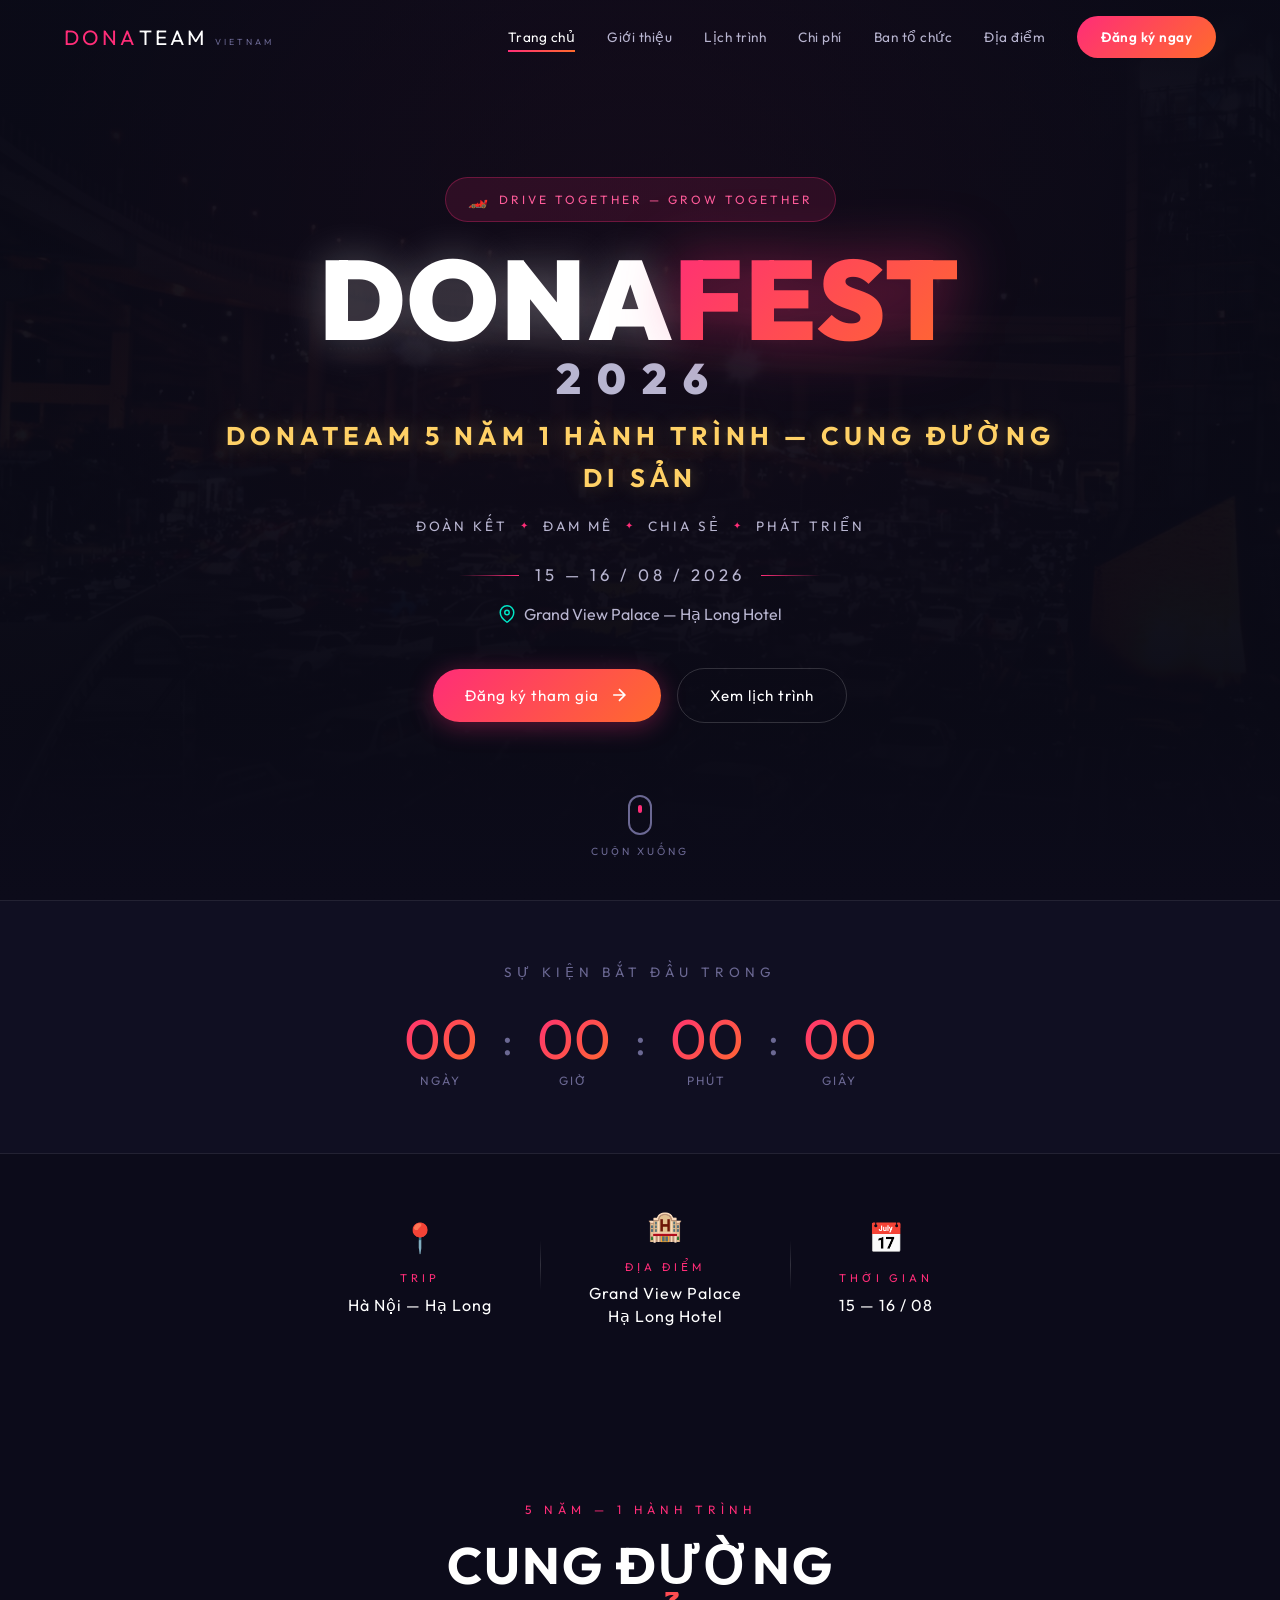
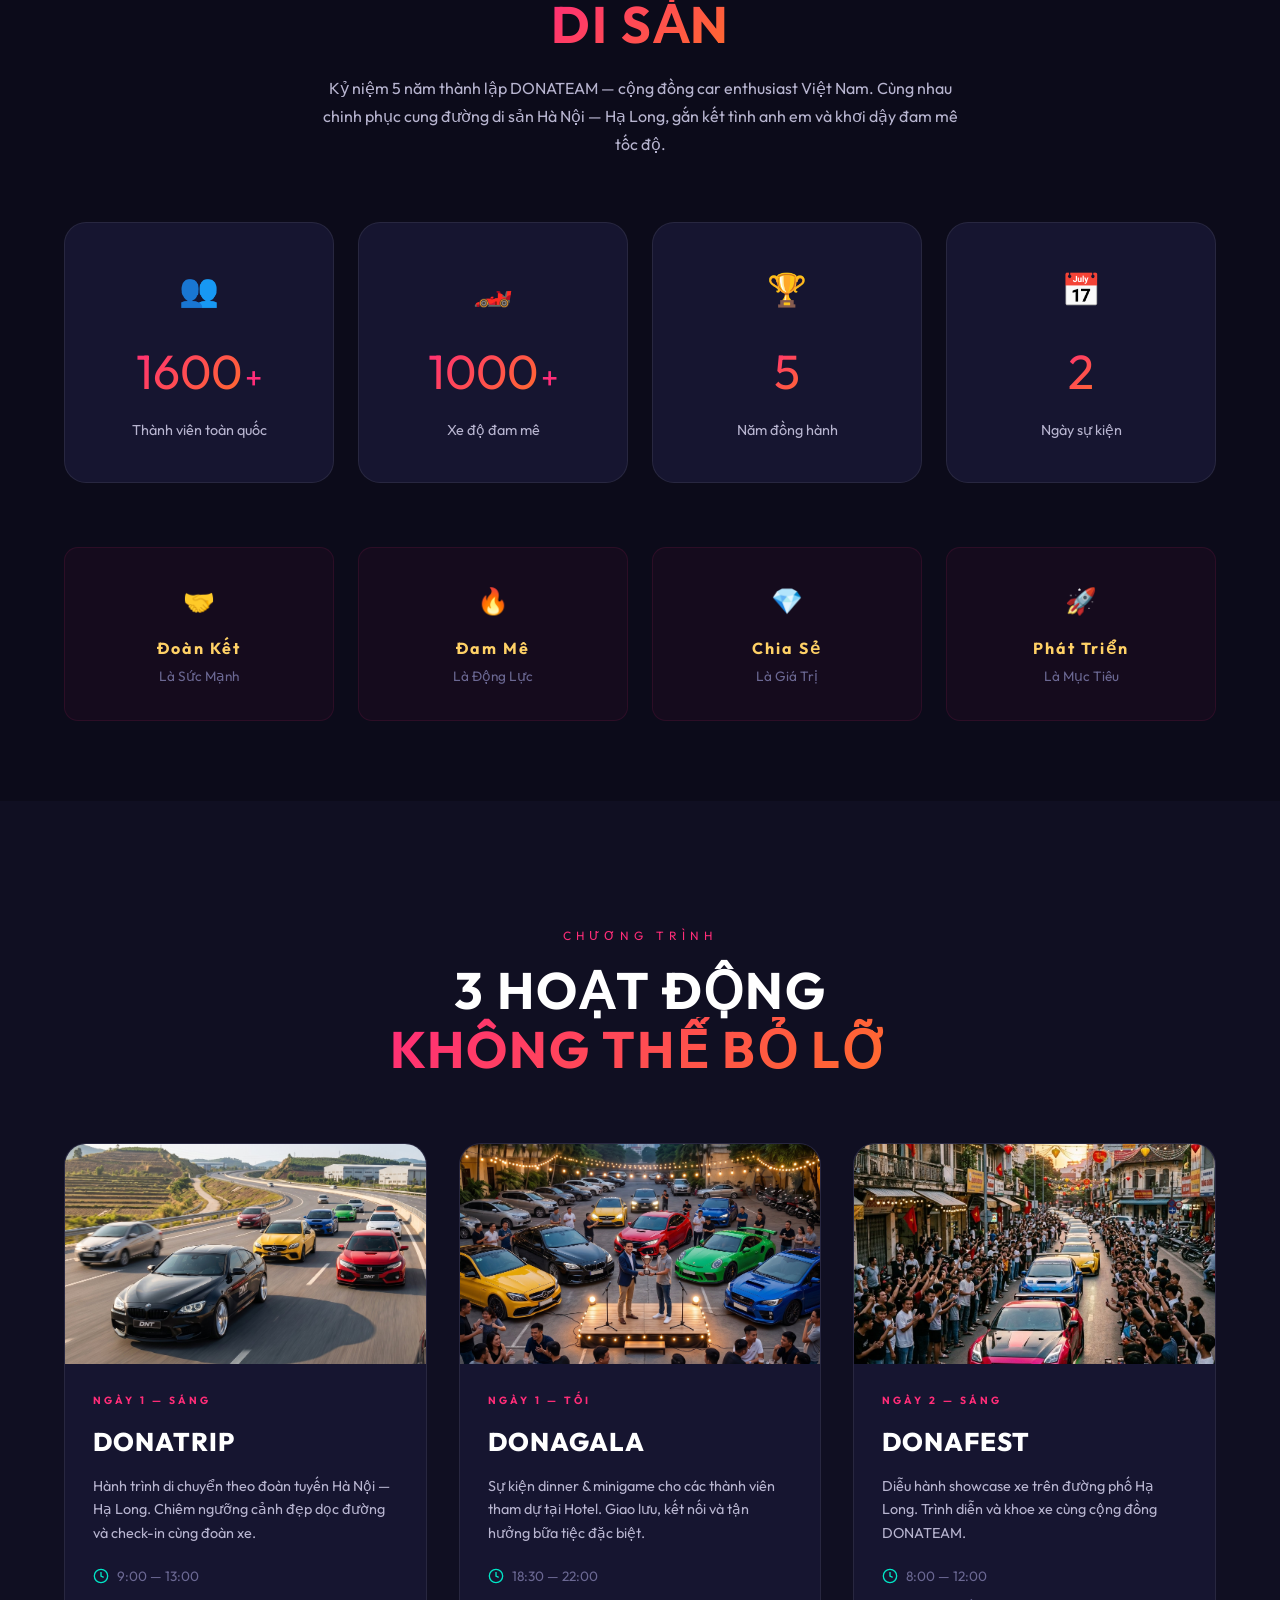
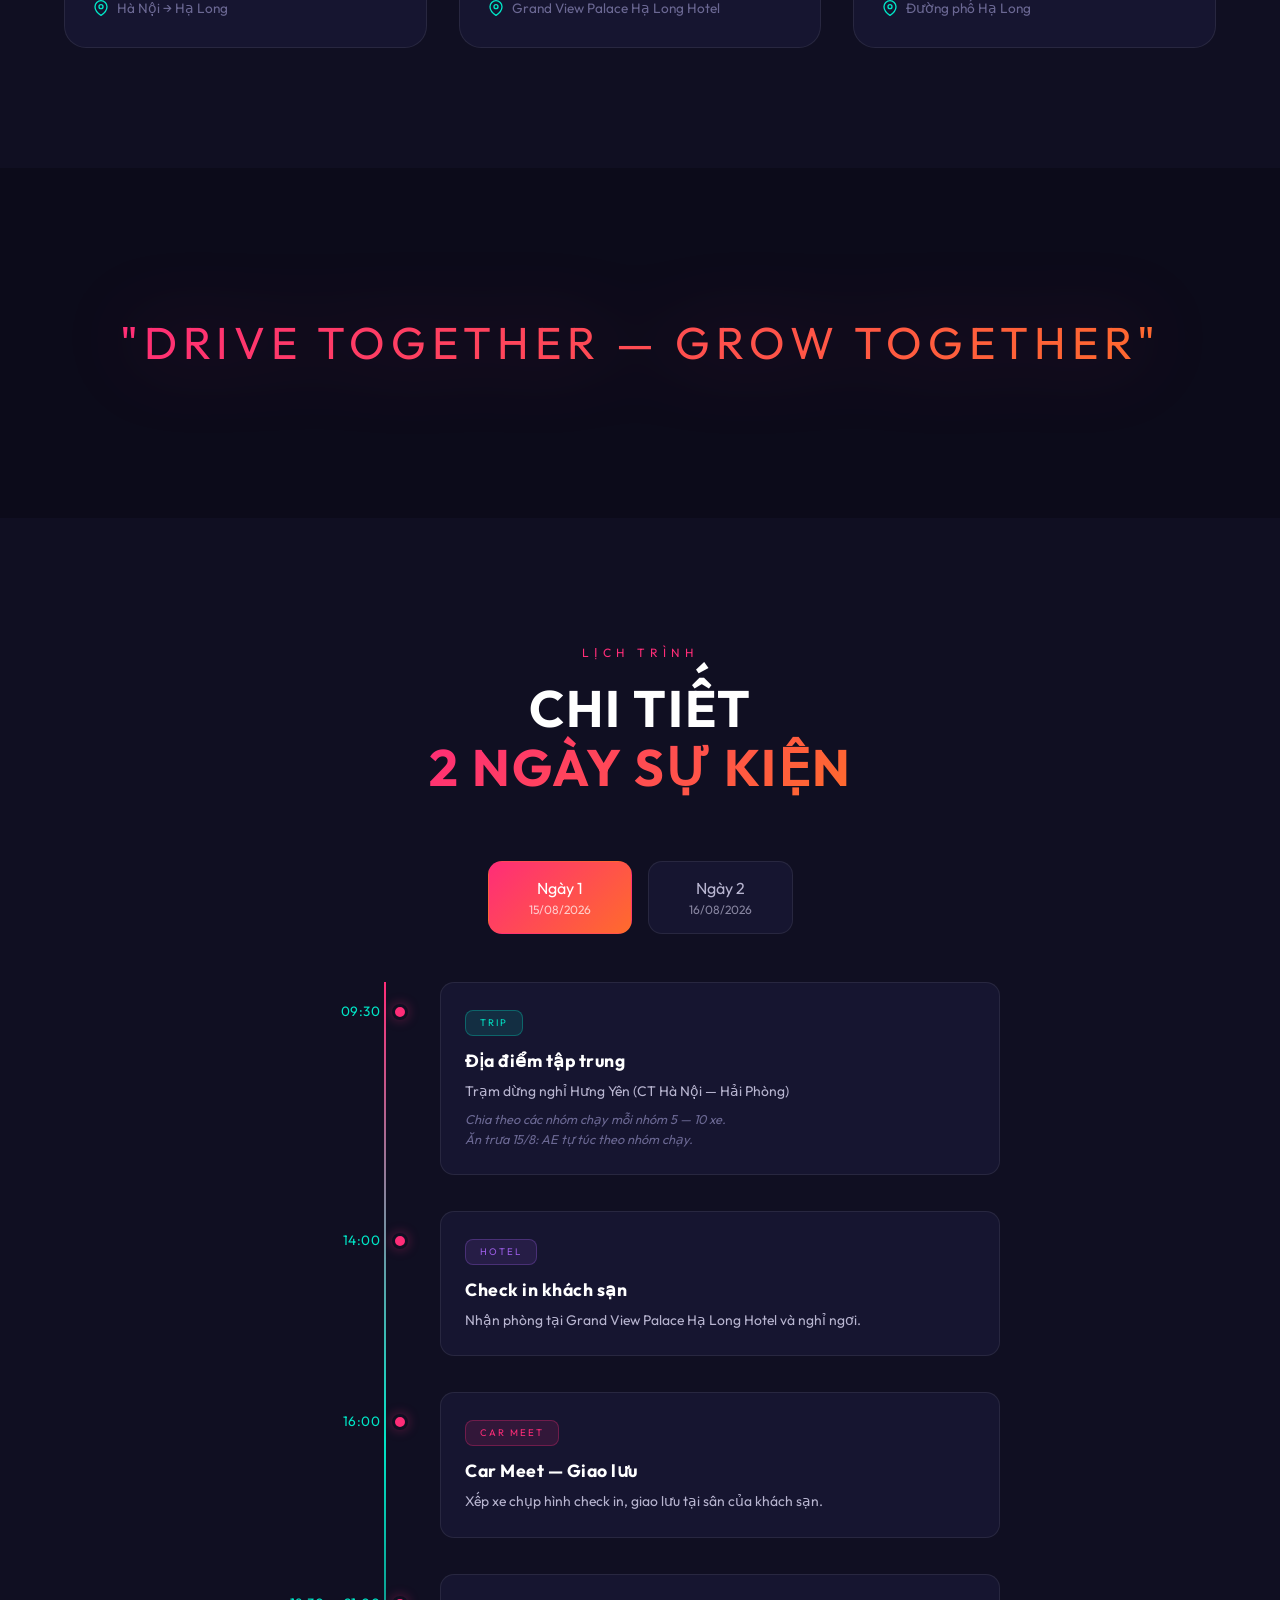
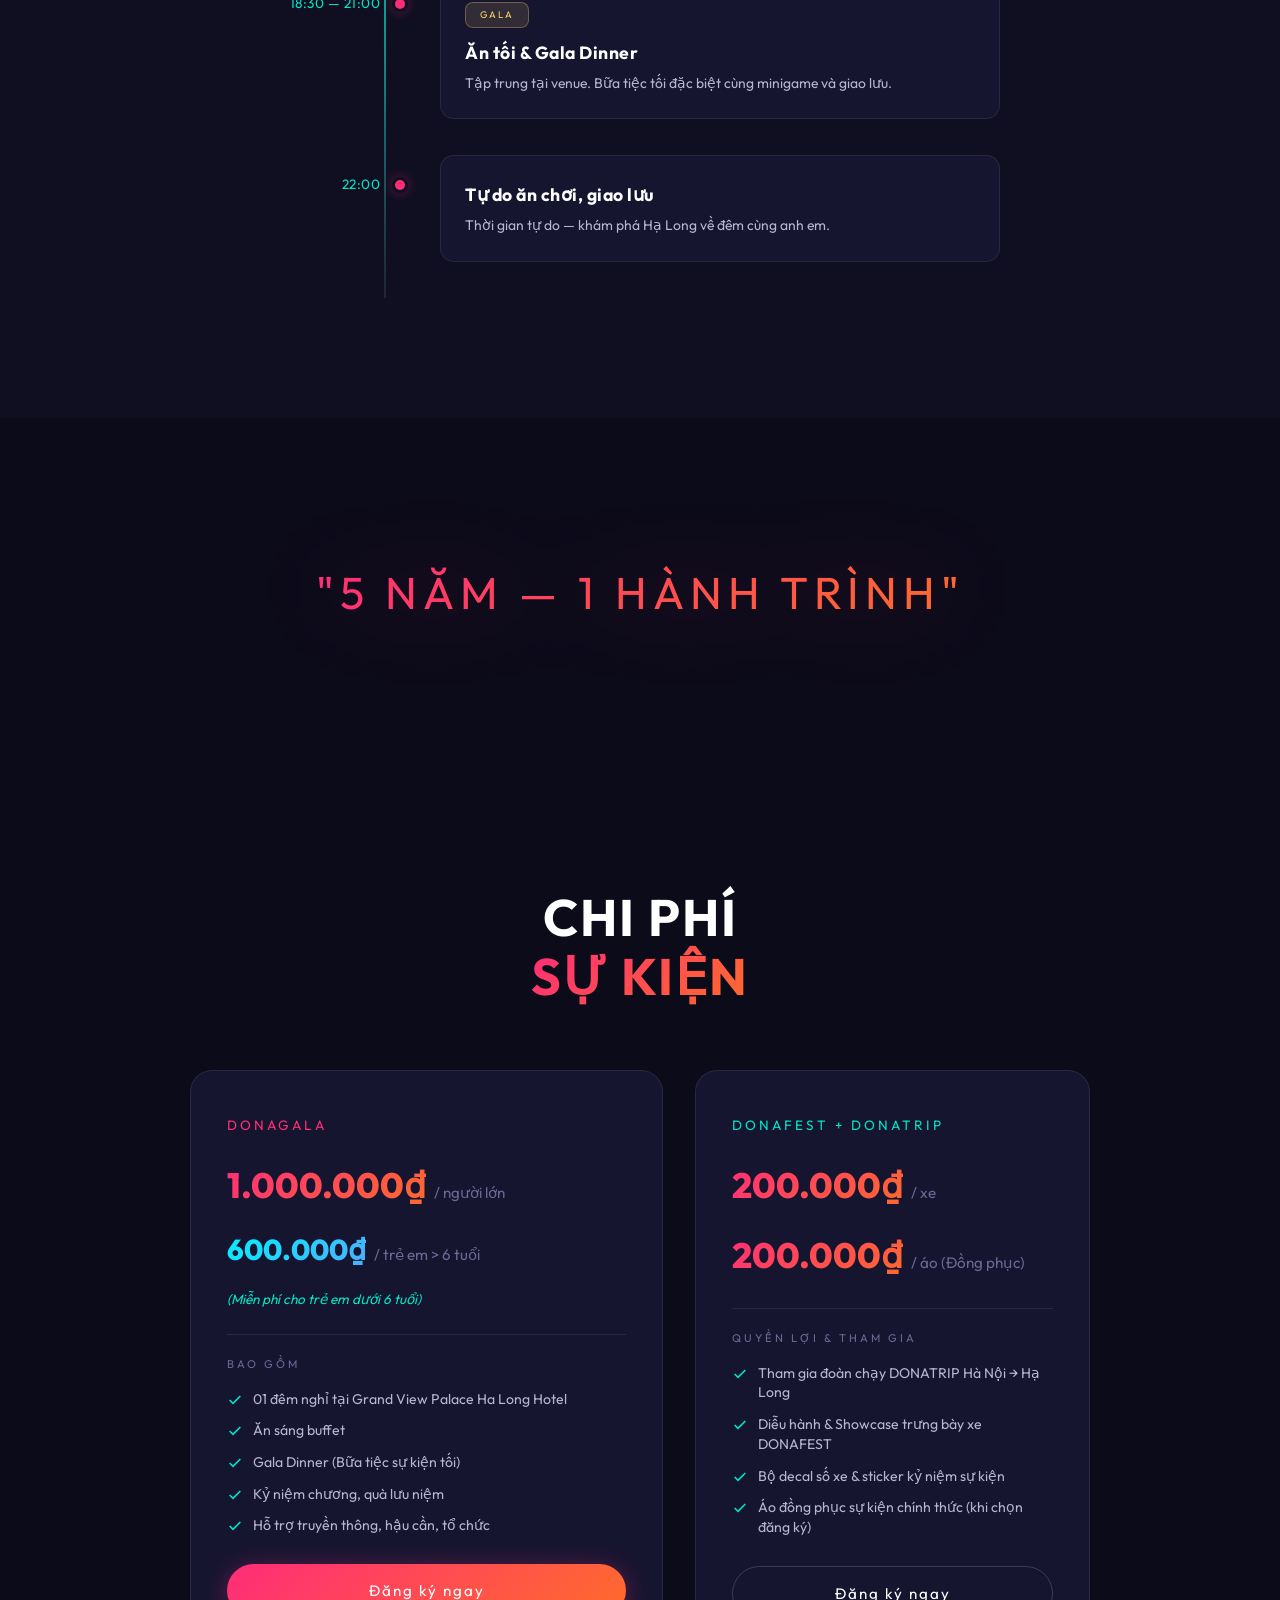
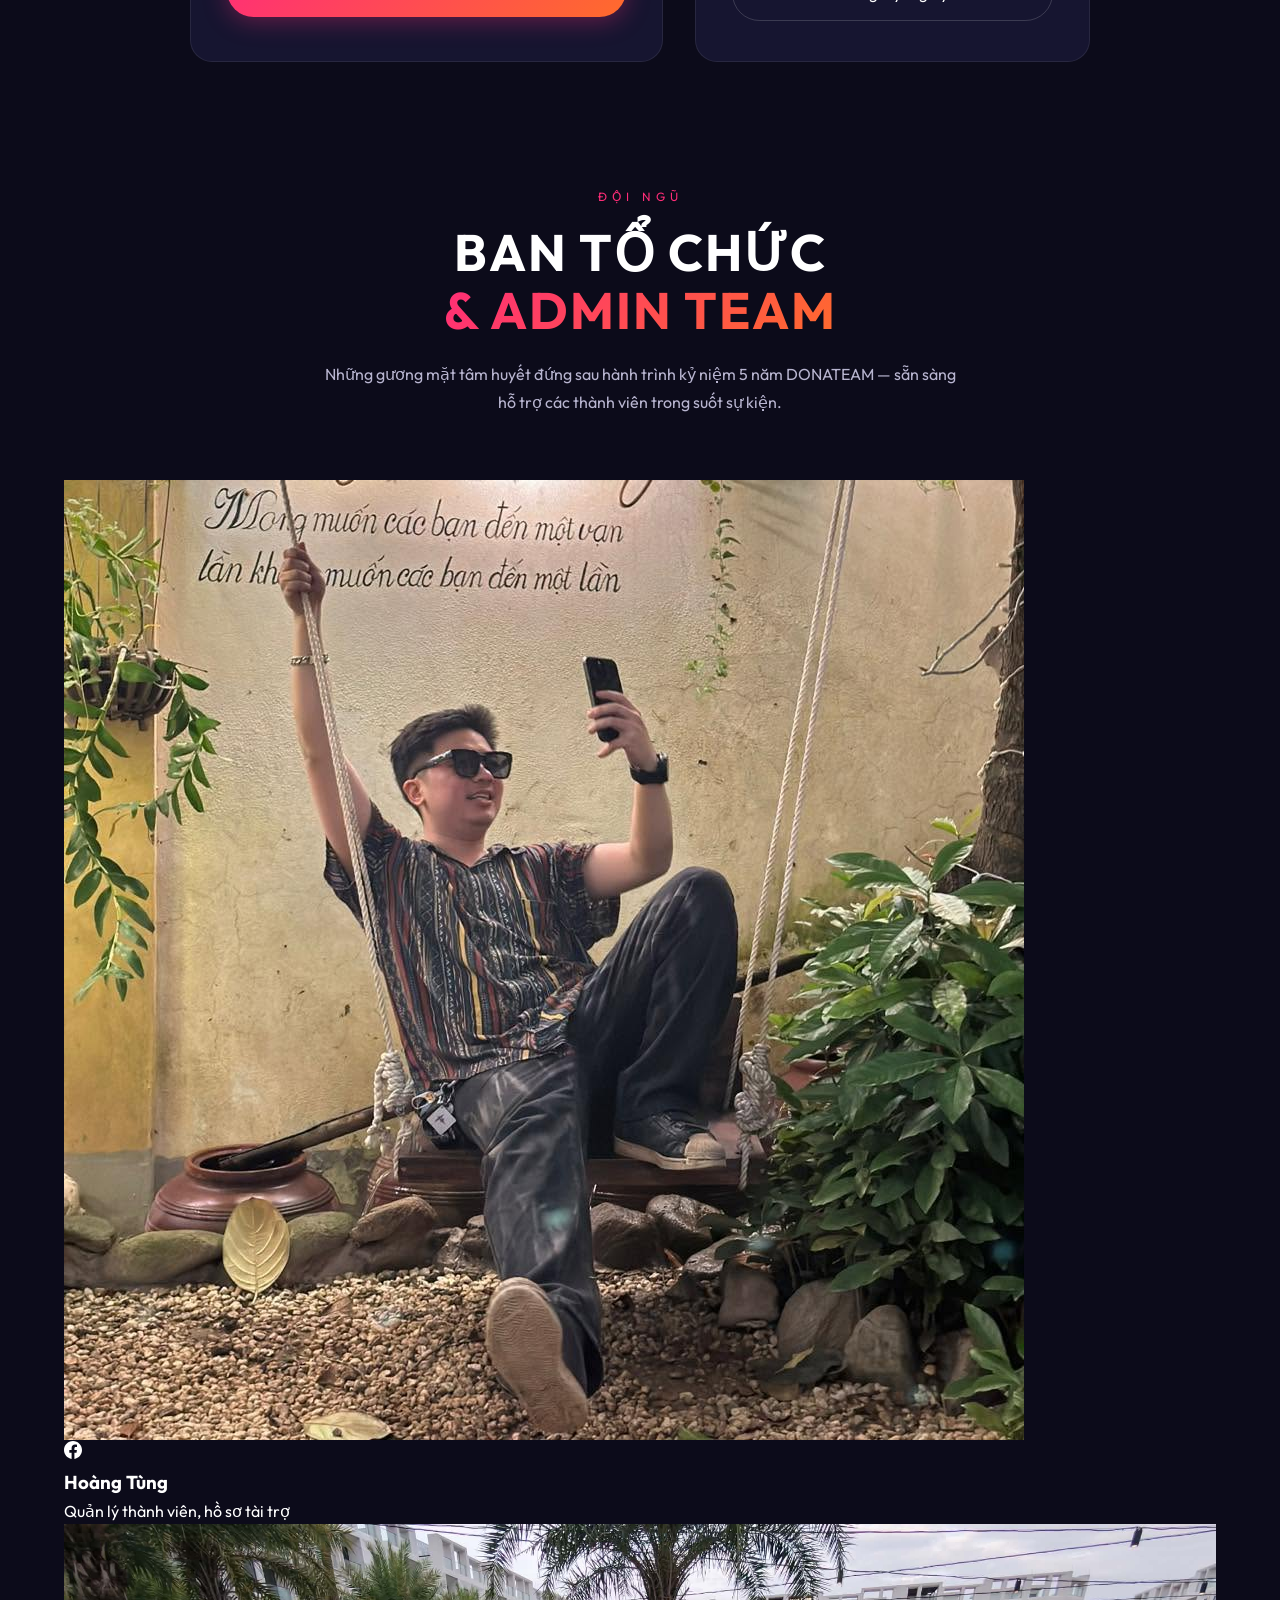
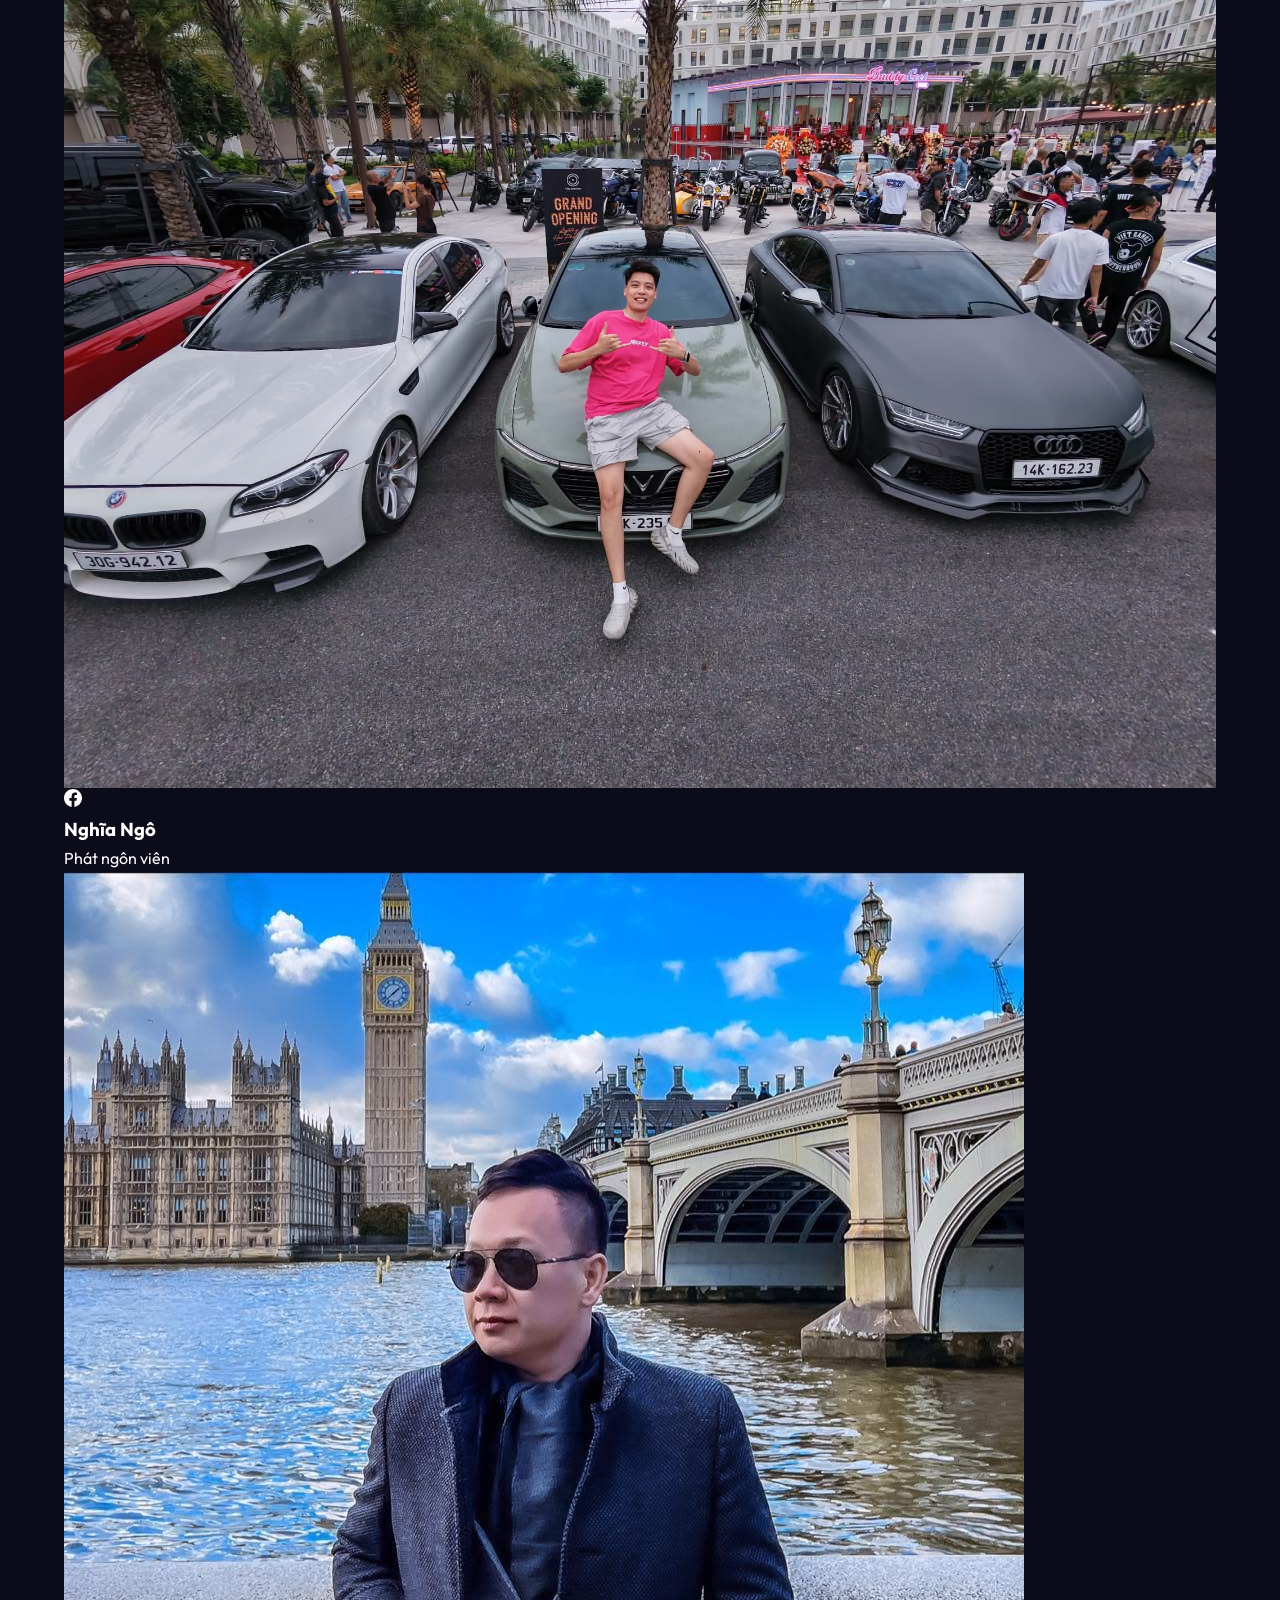
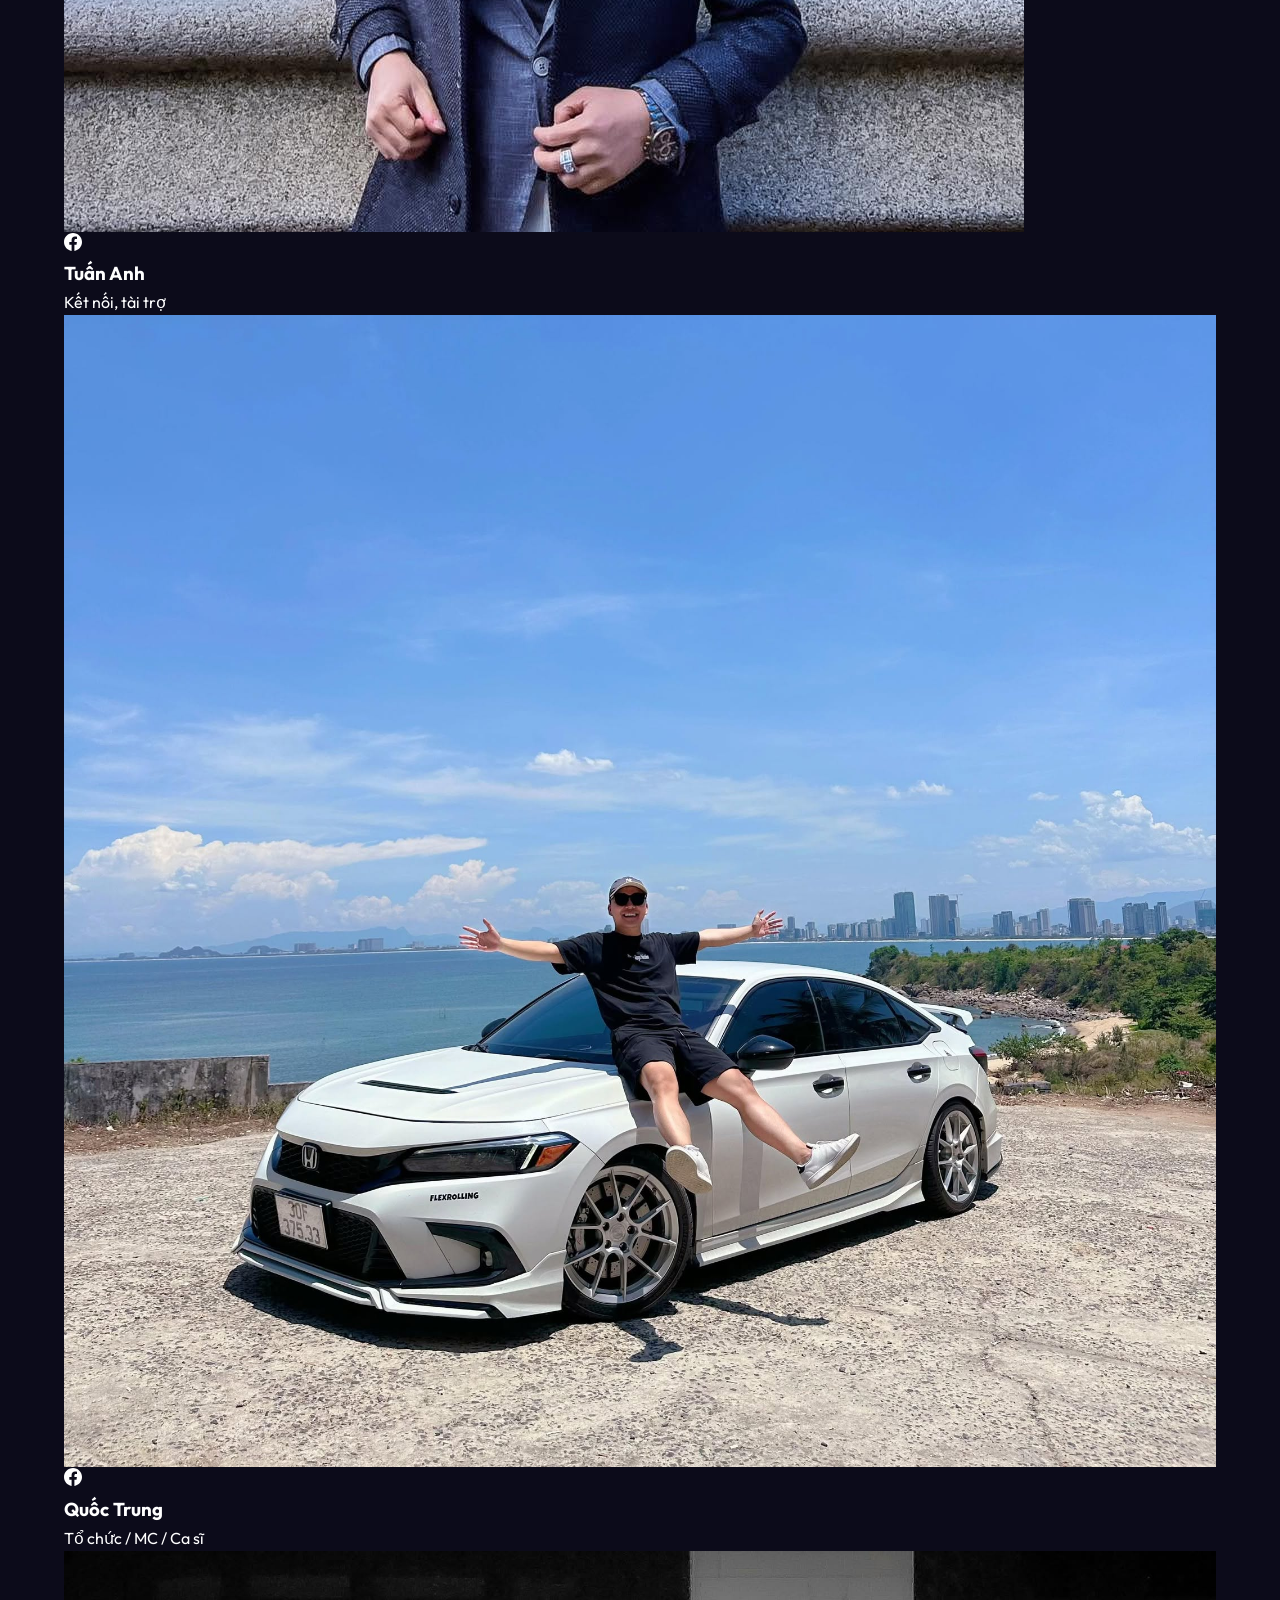
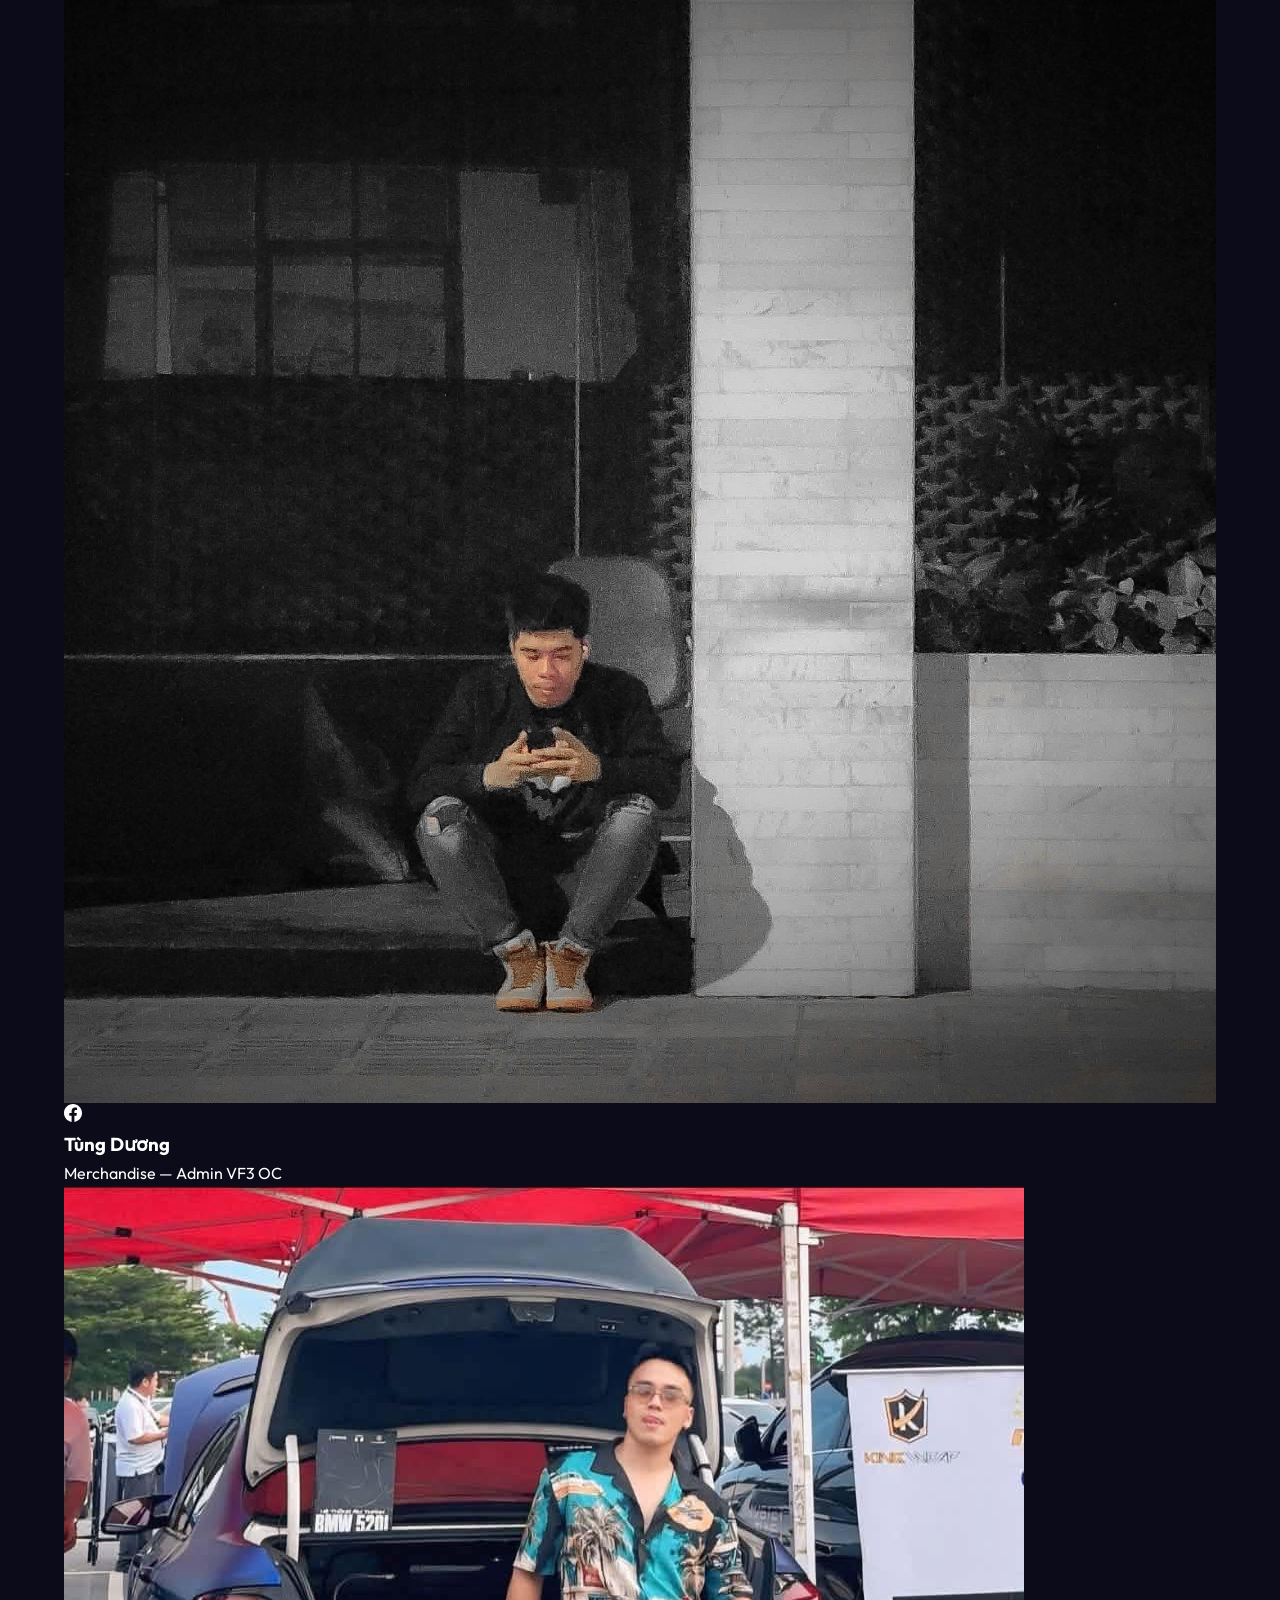
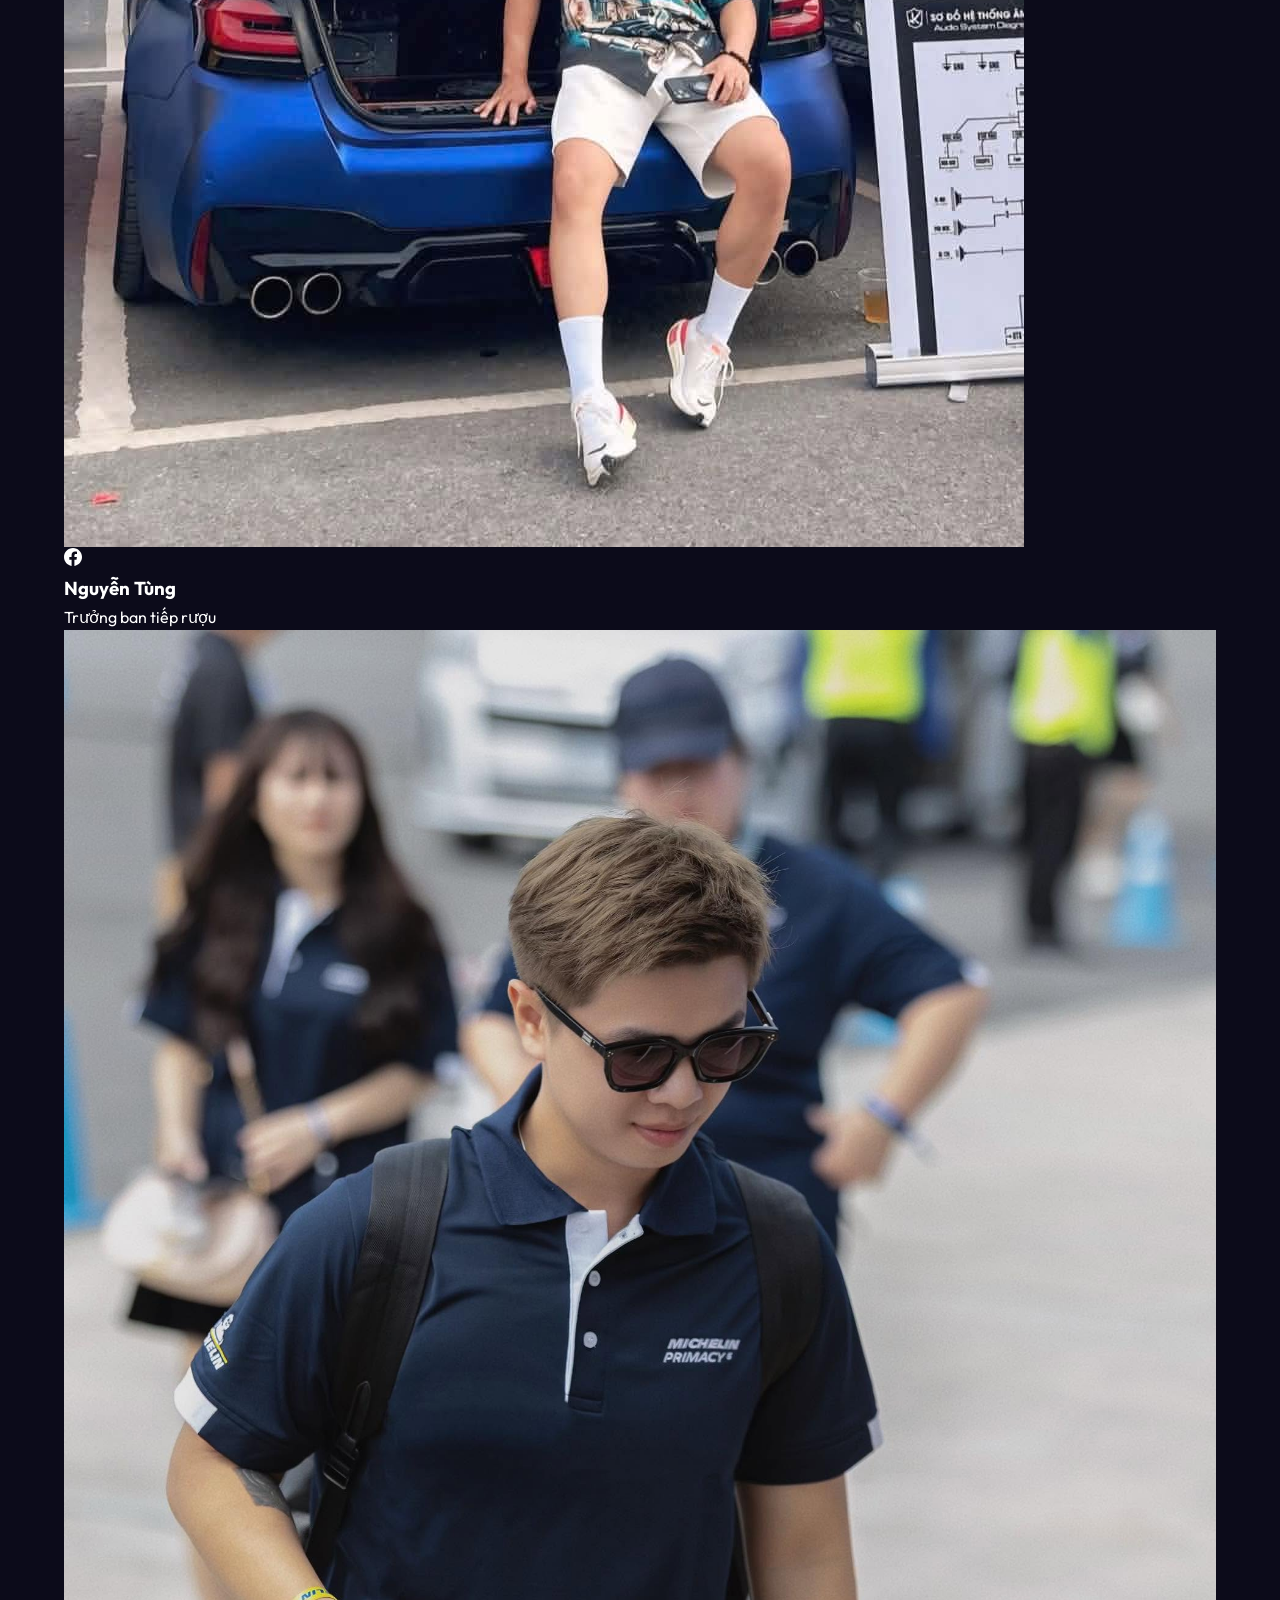
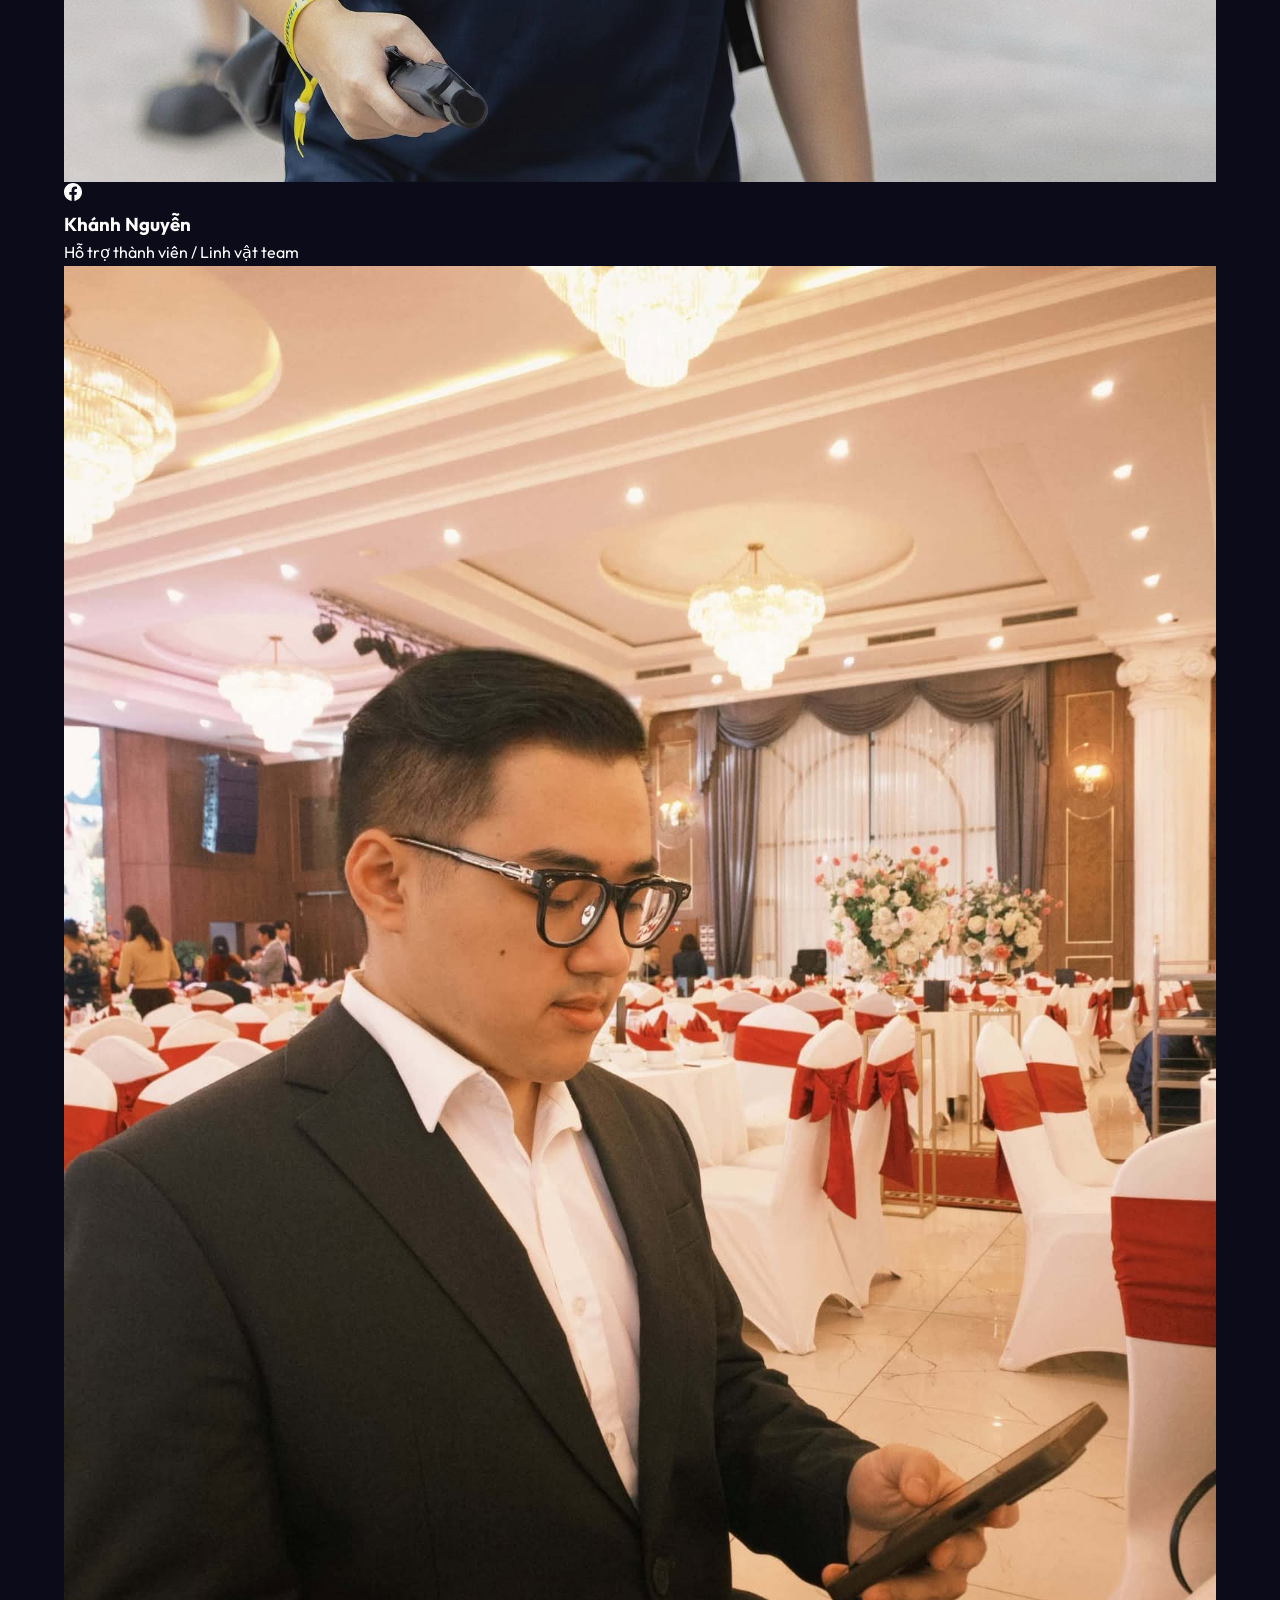
==== index.html @ c62dc5b6 "Update children rate label to > 6 tuoi and add free under 6 note" ====
<!DOCTYPE html>
<html lang="vi">
<head>
    <meta charset="UTF-8">
    <meta name="viewport" content="width=device-width, initial-scale=1.0">
    <title>DONATEAM 5 NĂM 1 HÀNH TRÌNH | Cung Đường Di Sản 2026</title>
    <meta name="description" content="CUNG ĐƯỜNG DI SẢN - DONATEAM 5 Năm 1 Hành Trình. 15-16/08/2026 tại Grand View Palace Hạ Long Hotel. Đoàn Kết - Đam Mê - Chia Sẻ - Phát Triển.">
    <link rel="preconnect" href="https://fonts.googleapis.com">
    <link rel="preconnect" href="https://fonts.gstatic.com" crossorigin>
    <link href="https://fonts.googleapis.com/css2?family=Outfit:wght@300;400;500;600;700;800;900&display=swap" rel="stylesheet">
    <link rel="stylesheet" href="style.css">
</head>
<body>
    <!-- Preloader -->
    <div id="preloader">
        <div class="loader-content">
            <div class="loader-logo">DONATEAM</div>
            <div class="loader-sub">DRIVE TOGETHER — GROW TOGETHER</div>
            <div class="loader-bar"><div class="loader-progress"></div></div>
        </div>
    </div>

    <!-- Navigation -->
    <nav id="navbar">
        <div class="nav-container">
            <a href="#home" class="nav-logo">
                <span class="logo-dona">DONA</span><span class="logo-team">TEAM</span>
                <span class="logo-vn">VIETNAM</span>
            </a>
            <div class="nav-links" id="navLinks">
                <a href="#home" class="nav-link active" data-section="home">Trang chủ</a>
                <a href="#about" class="nav-link" data-section="about">Giới thiệu</a>
                <a href="#schedule" class="nav-link" data-section="schedule">Lịch trình</a>
                <a href="#pricing" class="nav-link" data-section="pricing">Chi phí</a>
                <a href="#admin" class="nav-link" data-section="admin">Ban tổ chức</a>
                <a href="#venue" class="nav-link" data-section="venue">Địa điểm</a>
                <a href="https://forms.gle/673nqzmUmNBtWTTA6" target="_blank" rel="noopener noreferrer" class="nav-link nav-cta">Đăng ký ngay</a>
            </div>
            <button class="nav-toggle" id="navToggle" aria-label="Toggle menu">
                <span></span><span></span><span></span>
            </button>
        </div>
    </nav>

    <!-- Hero Section - Parallax Slider -->
    <section id="home" class="hero">
        <div class="hero-slider">
            <div class="hero-slide active" style="background-image: url('images/hero/hero (1).jpg');"></div>
            <div class="hero-slide" style="background-image: url('images/hero/hero (2).jpg');"></div>
            <div class="hero-slide" style="background-image: url('images/hero/hero (3).jpg');"></div>
            <div class="hero-slide" style="background-image: url('images/hero/hero (4).jpg');"></div>
        </div>
        <div class="hero-overlay"></div>
        <div class="hero-particles" id="particles"></div>
        <div class="hero-content">
            <div class="hero-badge" data-aos="fade-down">
                <span class="badge-icon">🏎️</span>
                <span>DRIVE TOGETHER — GROW TOGETHER</span>
            </div>
            <h1 class="hero-title" data-aos="fade-up" data-aos-delay="100">
                <span class="title-dona">DONA</span><span class="title-fest">FEST</span>
                <span class="title-year">2026</span>
            </h1>
            <p class="hero-subtitle" data-aos="fade-up" data-aos-delay="200">
                DONATEAM 5 NĂM 1 HÀNH TRÌNH — CUNG ĐƯỜNG DI SẢN
            </p>
            <div class="hero-slogan" data-aos="fade-up" data-aos-delay="250">
                <span>ĐOÀN KẾT</span>
                <span class="slogan-dot">✦</span>
                <span>ĐAM MÊ</span>
                <span class="slogan-dot">✦</span>
                <span>CHIA SẺ</span>
                <span class="slogan-dot">✦</span>
                <span>PHÁT TRIỂN</span>
            </div>
            <div class="hero-date" data-aos="fade-up" data-aos-delay="300">
                <div class="date-line"></div>
                <span>15 — 16 / 08 / 2026</span>
                <div class="date-line"></div>
            </div>
            <p class="hero-location" data-aos="fade-up" data-aos-delay="350">
                <svg width="18" height="18" viewBox="0 0 24 24" fill="none" stroke="currentColor" stroke-width="2"><path d="M21 10c0 7-9 13-9 13s-9-6-9-13a9 9 0 0 1 18 0z"/><circle cx="12" cy="10" r="3"/></svg>
                Grand View Palace — Hạ Long Hotel
            </p>
            <div class="hero-actions" data-aos="fade-up" data-aos-delay="400">
                <a href="https://forms.gle/673nqzmUmNBtWTTA6" target="_blank" rel="noopener noreferrer" class="btn btn-primary">
                    <span>Đăng ký tham gia</span>
                    <svg width="20" height="20" viewBox="0 0 24 24" fill="none" stroke="currentColor" stroke-width="2"><path d="M5 12h14M12 5l7 7-7 7"/></svg>
                </a>
                <a href="#schedule" class="btn btn-outline">
                    <span>Xem lịch trình</span>
                </a>
            </div>
        </div>
        <div class="hero-scroll">
            <div class="scroll-indicator">
                <div class="scroll-dot"></div>
            </div>
            <span>Cuộn xuống</span>
        </div>
    </section>

    <!-- Countdown -->
    <section class="countdown-section">
        <div class="container">
            <div class="countdown-wrapper">
                <div class="countdown-label">SỰ KIỆN BẮT ĐẦU TRONG</div>
                <div class="countdown" id="countdown">
                    <div class="countdown-item">
                        <div class="countdown-number" id="days">00</div>
                        <div class="countdown-unit">Ngày</div>
                    </div>
                    <div class="countdown-sep">:</div>
                    <div class="countdown-item">
                        <div class="countdown-number" id="hours">00</div>
                        <div class="countdown-unit">Giờ</div>
                    </div>
                    <div class="countdown-sep">:</div>
                    <div class="countdown-item">
                        <div class="countdown-number" id="minutes">00</div>
                        <div class="countdown-unit">Phút</div>
                    </div>
                    <div class="countdown-sep">:</div>
                    <div class="countdown-item">
                        <div class="countdown-number" id="seconds">00</div>
                        <div class="countdown-unit">Giây</div>
                    </div>
                </div>
            </div>
        </div>
    </section>

    <!-- Info Bar -->
    <section class="info-bar">
        <div class="container">
            <div class="info-grid">
                <div class="info-item" data-aos="fade-up">
                    <div class="info-icon">📍</div>
                    <div class="info-label">TRIP</div>
                    <div class="info-value">Hà Nội — Hạ Long</div>
                </div>
                <div class="info-divider"></div>
                <div class="info-item" data-aos="fade-up" data-aos-delay="100">
                    <div class="info-icon">🏨</div>
                    <div class="info-label">ĐỊA ĐIỂM</div>
                    <div class="info-value">Grand View Palace<br>Hạ Long Hotel</div>
                </div>
                <div class="info-divider"></div>
                <div class="info-item" data-aos="fade-up" data-aos-delay="200">
                    <div class="info-icon">📅</div>
                    <div class="info-label">THỜI GIAN</div>
                    <div class="info-value">15 — 16 / 08</div>
                </div>
            </div>
        </div>
    </section>

    <!-- About Section -->
    <section id="about" class="about-section">
        <div class="container">
            <div class="section-header">
                <span class="section-tag">5 NĂM — 1 HÀNH TRÌNH</span>
                <h2 class="section-title">CUNG ĐƯỜNG<br><span class="highlight">DI SẢN</span></h2>
                <p class="section-desc">
                    Kỷ niệm 5 năm thành lập DONATEAM — cộng đồng car enthusiast Việt Nam. 
                    Cùng nhau chinh phục cung đường di sản Hà Nội — Hạ Long, 
                    gắn kết tình anh em và khơi dậy đam mê tốc độ.
                </p>
            </div>
            <div class="stats-grid">
                <div class="stat-card" data-aos="fade-up">
                    <div class="stat-icon">👥</div>
                    <div class="stat-number" data-count="1600">0</div>
                    <div class="stat-suffix">+</div>
                    <div class="stat-label">Thành viên toàn quốc</div>
                </div>
                <div class="stat-card" data-aos="fade-up" data-aos-delay="100">
                    <div class="stat-icon">🏎️</div>
                    <div class="stat-number" data-count="1000">0</div>
                    <div class="stat-suffix">+</div>
                    <div class="stat-label">Xe độ đam mê</div>
                </div>
                <div class="stat-card" data-aos="fade-up" data-aos-delay="200">
                    <div class="stat-icon">🏆</div>
                    <div class="stat-number" data-count="5">0</div>
                    <div class="stat-suffix"></div>
                    <div class="stat-label">Năm đồng hành</div>
                </div>
                <div class="stat-card" data-aos="fade-up" data-aos-delay="300">
                    <div class="stat-icon">📅</div>
                    <div class="stat-number" data-count="2">0</div>
                    <div class="stat-suffix"></div>
                    <div class="stat-label">Ngày sự kiện</div>
                </div>
            </div>
            <!-- Values -->
            <div class="values-grid">
                <div class="value-card" data-aos="fade-up">
                    <div class="value-icon">🤝</div>
                    <h4>Đoàn Kết</h4>
                    <p>Là Sức Mạnh</p>
                </div>
                <div class="value-card" data-aos="fade-up" data-aos-delay="100">
                    <div class="value-icon">🔥</div>
                    <h4>Đam Mê</h4>
                    <p>Là Động Lực</p>
                </div>
                <div class="value-card" data-aos="fade-up" data-aos-delay="200">
                    <div class="value-icon">💎</div>
                    <h4>Chia Sẻ</h4>
                    <p>Là Giá Trị</p>
                </div>
                <div class="value-card" data-aos="fade-up" data-aos-delay="300">
                    <div class="value-icon">🚀</div>
                    <h4>Phát Triển</h4>
                    <p>Là Mục Tiêu</p>
                </div>
            </div>
        </div>
    </section>

    <!-- Events Section - 3 Hoạt Động -->
    <section id="events" class="events-section">
        <div class="container">
            <div class="section-header">
                <span class="section-tag">CHƯƠNG TRÌNH</span>
                <h2 class="section-title">3 HOẠT ĐỘNG<br><span class="highlight">KHÔNG THỂ BỎ LỠ</span></h2>
            </div>
            <div class="events-grid">
                <!-- DONATRIP -->
                <div class="event-card" data-aos="fade-up">
                    <div class="event-image">
                        <img src="images/donatrip.jpg" alt="DONATRIP - Hành trình di chuyển">
                        <div class="event-number">01</div>
                    </div>
                    <div class="event-content">
                        <div class="event-tag">NGÀY 1 — SÁNG</div>
                        <h3 class="event-title">DONATRIP</h3>
                        <p class="event-desc">
                            Hành trình di chuyển theo đoàn tuyến Hà Nội — Hạ Long. 
                            Chiêm ngưỡng cảnh đẹp dọc đường và check-in cùng đoàn xe.
                        </p>
                        <div class="event-details">
                            <div class="event-detail">
                                <svg width="16" height="16" viewBox="0 0 24 24" fill="none" stroke="currentColor" stroke-width="2"><circle cx="12" cy="12" r="10"/><path d="M12 6v6l4 2"/></svg>
                                <span>9:00 — 13:00</span>
                            </div>
                            <div class="event-detail">
                                <svg width="16" height="16" viewBox="0 0 24 24" fill="none" stroke="currentColor" stroke-width="2"><path d="M21 10c0 7-9 13-9 13s-9-6-9-13a9 9 0 0 1 18 0z"/><circle cx="12" cy="10" r="3"/></svg>
                                <span>Hà Nội → Hạ Long</span>
                            </div>
                        </div>
                    </div>
                </div>

                <!-- DONAGALA -->
                <div class="event-card" data-aos="fade-up" data-aos-delay="150">
                    <div class="event-image">
                        <img src="images/donagala.jpg" alt="DONAGALA - Gala Dinner">
                        <div class="event-number">02</div>
                    </div>
                    <div class="event-content">
                        <div class="event-tag">NGÀY 1 — TỐI</div>
                        <h3 class="event-title">DONAGALA</h3>
                        <p class="event-desc">
                            Sự kiện dinner & minigame cho các thành viên tham dự tại Hotel. 
                            Giao lưu, kết nối và tận hưởng bữa tiệc đặc biệt.
                        </p>
                        <div class="event-details">
                            <div class="event-detail">
                                <svg width="16" height="16" viewBox="0 0 24 24" fill="none" stroke="currentColor" stroke-width="2"><circle cx="12" cy="12" r="10"/><path d="M12 6v6l4 2"/></svg>
                                <span>18:30 — 22:00</span>
                            </div>
                            <div class="event-detail">
                                <svg width="16" height="16" viewBox="0 0 24 24" fill="none" stroke="currentColor" stroke-width="2"><path d="M21 10c0 7-9 13-9 13s-9-6-9-13a9 9 0 0 1 18 0z"/><circle cx="12" cy="10" r="3"/></svg>
                                <span>Grand View Palace Hạ Long Hotel</span>
                            </div>
                        </div>
                    </div>
                </div>

                <!-- DONAFEST -->
                <div class="event-card" data-aos="fade-up" data-aos-delay="300">
                    <div class="event-image">
                        <img src="images/donafest.jpg" alt="DONAFEST - Diễu hành showcase">
                        <div class="event-number">03</div>
                    </div>
                    <div class="event-content">
                        <div class="event-tag">NGÀY 2 — SÁNG</div>
                        <h3 class="event-title">DONAFEST</h3>
                        <p class="event-desc">
                            Diễu hành showcase xe trên đường phố Hạ Long. 
                            Trình diễn và khoe xe cùng cộng đồng DONATEAM.
                        </p>
                        <div class="event-details">
                            <div class="event-detail">
                                <svg width="16" height="16" viewBox="0 0 24 24" fill="none" stroke="currentColor" stroke-width="2"><circle cx="12" cy="12" r="10"/><path d="M12 6v6l4 2"/></svg>
                                <span>8:00 — 12:00</span>
                            </div>
                            <div class="event-detail">
                                <svg width="16" height="16" viewBox="0 0 24 24" fill="none" stroke="currentColor" stroke-width="2"><path d="M21 10c0 7-9 13-9 13s-9-6-9-13a9 9 0 0 1 18 0z"/><circle cx="12" cy="10" r="3"/></svg>
                                <span>Đường phố Hạ Long</span>
                            </div>
                        </div>
                    </div>
                </div>
            </div>
        </div>
    </section>

    <!-- Parallax Divider 1 -->
    <section class="parallax-divider">
        <div class="parallax-bg" style="background-image: url('images/donatrip.jpg');"></div>
        <div class="parallax-overlay"></div>
        <div class="parallax-text">
            <span class="parallax-quote">"DRIVE TOGETHER — GROW TOGETHER"</span>
        </div>
    </section>

    <!-- Schedule Section -->
    <section id="schedule" class="schedule-section">
        <div class="container">
            <div class="section-header">
                <span class="section-tag">LỊCH TRÌNH</span>
                <h2 class="section-title">CHI TIẾT<br><span class="highlight">2 NGÀY SỰ KIỆN</span></h2>
            </div>
            <div class="schedule-tabs">
                <button class="schedule-tab active" data-day="1">
                    <span class="tab-day">Ngày 1</span>
                    <span class="tab-date">15/08/2026</span>
                </button>
                <button class="schedule-tab" data-day="2">
                    <span class="tab-day">Ngày 2</span>
                    <span class="tab-date">16/08/2026</span>
                </button>
            </div>
            <div class="schedule-content">
                <!-- Day 1 -->
                <div class="schedule-day active" id="day-1">
                    <div class="timeline">
                        <div class="timeline-item" data-aos="fade-right">
                            <div class="timeline-time">09:30</div>
                            <div class="timeline-card">
                                <div class="timeline-badge trip">TRIP</div>
                                <h4>Địa điểm tập trung</h4>
                                <p>Trạm dừng nghỉ Hưng Yên (CT Hà Nội — Hải Phòng)</p>
                                <p class="timeline-note">Chia theo các nhóm chạy mỗi nhóm 5 — 10 xe.<br>Ăn trưa 15/8: AE tự túc theo nhóm chạy.</p>
                            </div>
                        </div>
                        <div class="timeline-item" data-aos="fade-right" data-aos-delay="100">
                            <div class="timeline-time">14:00</div>
                            <div class="timeline-card">
                                <div class="timeline-badge hotel">HOTEL</div>
                                <h4>Check in khách sạn</h4>
                                <p>Nhận phòng tại Grand View Palace Hạ Long Hotel và nghỉ ngơi.</p>
                            </div>
                        </div>
                        <div class="timeline-item" data-aos="fade-right" data-aos-delay="200">
                            <div class="timeline-time">16:00</div>
                            <div class="timeline-card">
                                <div class="timeline-badge meet">CAR MEET</div>
                                <h4>Car Meet — Giao lưu</h4>
                                <p>Xếp xe chụp hình check in, giao lưu tại sân của khách sạn.</p>
                            </div>
                        </div>
                        <div class="timeline-item" data-aos="fade-right" data-aos-delay="300">
                            <div class="timeline-time">18:30 — 21:00</div>
                            <div class="timeline-card">
                                <div class="timeline-badge gala">GALA</div>
                                <h4>Ăn tối & Gala Dinner</h4>
                                <p>Tập trung tại venue. Bữa tiệc tối đặc biệt cùng minigame và giao lưu.</p>
                            </div>
                        </div>
                        <div class="timeline-item" data-aos="fade-right" data-aos-delay="400">
                            <div class="timeline-time">22:00</div>
                            <div class="timeline-card">
                                <h4>Tự do ăn chơi, giao lưu</h4>
                                <p>Thời gian tự do — khám phá Hạ Long về đêm cùng anh em.</p>
                            </div>
                        </div>
                    </div>
                </div>
                <!-- Day 2 -->
                <div class="schedule-day" id="day-2">
                    <div class="timeline">
                        <div class="timeline-item" data-aos="fade-right">
                            <div class="timeline-time">06:00 — 08:00</div>
                            <div class="timeline-card">
                                <div class="timeline-badge hotel">HOTEL</div>
                                <h4>Ăn sáng buffet tại khách sạn</h4>
                                <p>Bắt đầu ngày mới với bữa sáng buffet tại Grand View Palace.</p>
                            </div>
                        </div>
                        <div class="timeline-item" data-aos="fade-right" data-aos-delay="100">
                            <div class="timeline-time">08:00 — 10:00</div>
                            <div class="timeline-card">
                                <div class="timeline-badge meet">SHOWCASE</div>
                                <h4>Diễu hành chụp ảnh & Cafe</h4>
                                <p>Đi theo đoàn, cafe tự túc. Chụp ảnh và showcase xe trên đường phố Hạ Long.</p>
                            </div>
                        </div>
                        <div class="timeline-item" data-aos="fade-right" data-aos-delay="200">
                            <div class="timeline-time">10:00 — 12:00</div>
                            <div class="timeline-card">
                                <div class="timeline-badge hotel">CHECK OUT</div>
                                <h4>Nghỉ ngơi & Check out khách sạn</h4>
                                <p>Ăn trưa chủ động và trả phòng.</p>
                            </div>
                        </div>
                        <div class="timeline-item" data-aos="fade-right" data-aos-delay="300">
                            <div class="timeline-time">12:00 — 14:00</div>
                            <div class="timeline-card">
                                <h4>Các nhóm chủ động tự ăn uống</h4>
                                <p>Thời gian tự do trước khi di chuyển về.</p>
                            </div>
                        </div>
                        <div class="timeline-item" data-aos="fade-right" data-aos-delay="400">
                            <div class="timeline-time">14:00</div>
                            <div class="timeline-card">
                                <div class="timeline-badge trip">VỀ HÀ NỘI</div>
                                <h4>Chạy đoàn về Hà Nội</h4>
                                <p>Chạy theo sự hướng dẫn của trưởng nhóm. Hẹn gặp lại!</p>
                            </div>
                        </div>
                    </div>
                </div>
            </div>
        </div>
    </section>

    <!-- Parallax Divider 2 -->
    <section class="parallax-divider">
        <div class="parallax-bg" style="background-image: url('images/donagala.jpg');"></div>
        <div class="parallax-overlay"></div>
        <div class="parallax-text">
            <span class="parallax-quote">"5 NĂM — 1 HÀNH TRÌNH"</span>
        </div>
    </section>

    <!-- Pricing Section -->
    <section id="pricing" class="pricing-section">
        <div class="container">
            <div class="section-header">
                <h2 class="section-title">CHI PHÍ<br><span class="highlight">SỰ KIỆN</span></h2>
            </div>
            <div class="pricing-grid">
                <!-- Left Card: DONAGALA -->
                <div class="price-card main" data-aos="fade-up">
                    <div class="price-badge">DONAGALA</div>
                    <div class="price-rates">
                        <div class="rate-item">
                            <span class="rate-number">1.000.000₫</span>
                            <span class="rate-label">/ người lớn</span>
                        </div>
                        <div class="rate-item">
                            <span class="rate-number sub">600.000₫</span>
                            <span class="rate-label">/ trẻ em > 6 tuổi</span>
                        </div>
                        <div class="rate-note">(Miễn phí cho trẻ em dưới 6 tuổi)</div>
                    </div>
                    <div class="price-divider"></div>
                    <div class="price-includes-title">BAO GỒM</div>
                    <ul class="price-includes">
                        <li>
                            <svg width="16" height="16" viewBox="0 0 24 24" fill="none" stroke="currentColor" stroke-width="2.5"><polyline points="20 6 9 17 4 12"/></svg>
                            01 đêm nghỉ tại Grand View Palace Ha Long Hotel
                        </li>
                        <li>
                            <svg width="16" height="16" viewBox="0 0 24 24" fill="none" stroke="currentColor" stroke-width="2.5"><polyline points="20 6 9 17 4 12"/></svg>
                            Ăn sáng buffet
                        </li>
                        <li>
                            <svg width="16" height="16" viewBox="0 0 24 24" fill="none" stroke="currentColor" stroke-width="2.5"><polyline points="20 6 9 17 4 12"/></svg>
                            Gala Dinner (Bữa tiệc sự kiện tối)
                        </li>
                        <li>
                            <svg width="16" height="16" viewBox="0 0 24 24" fill="none" stroke="currentColor" stroke-width="2.5"><polyline points="20 6 9 17 4 12"/></svg>
                            Kỷ niệm chương, quà lưu niệm
                        </li>
                        <li>
                            <svg width="16" height="16" viewBox="0 0 24 24" fill="none" stroke="currentColor" stroke-width="2.5"><polyline points="20 6 9 17 4 12"/></svg>
                            Hỗ trợ truyền thông, hậu cần, tổ chức
                        </li>
                    </ul>
                    <a href="https://forms.gle/673nqzmUmNBtWTTA6" target="_blank" rel="noopener noreferrer" class="btn btn-primary price-btn">Đăng ký ngay</a>
                </div>

                <!-- Right Card: DONAFEST + DONATRIP -->
                <div class="price-card secondary" data-aos="fade-up" data-aos-delay="150">
                    <div class="price-badge highlight-badge">DONAFEST + DONATRIP</div>
                    <div class="price-rates">
                        <div class="rate-item">
                            <span class="rate-number">200.000₫</span>
                            <span class="rate-label">/ xe</span>
                        </div>
                        <div class="rate-item">
                            <span class="rate-number">200.000₫</span>
                            <span class="rate-label">/ áo (Đồng phục)</span>
                        </div>
                    </div>
                    <div class="price-divider"></div>
                    <div class="price-includes-title">QUYỀN LỢI & THAM GIA</div>
                    <ul class="price-includes">
                        <li>
                            <svg width="16" height="16" viewBox="0 0 24 24" fill="none" stroke="currentColor" stroke-width="2.5"><polyline points="20 6 9 17 4 12"/></svg>
                            Tham gia đoàn chạy DONATRIP Hà Nội → Hạ Long
                        </li>
                        <li>
                            <svg width="16" height="16" viewBox="0 0 24 24" fill="none" stroke="currentColor" stroke-width="2.5"><polyline points="20 6 9 17 4 12"/></svg>
                            Diễu hành & Showcase trưng bày xe DONAFEST
                        </li>
                        <li>
                            <svg width="16" height="16" viewBox="0 0 24 24" fill="none" stroke="currentColor" stroke-width="2.5"><polyline points="20 6 9 17 4 12"/></svg>
                            Bộ decal số xe & sticker kỷ niệm sự kiện
                        </li>
                        <li>
                            <svg width="16" height="16" viewBox="0 0 24 24" fill="none" stroke="currentColor" stroke-width="2.5"><polyline points="20 6 9 17 4 12"/></svg>
                            Áo đồng phục sự kiện chính thức (khi chọn đăng ký)
                        </li>
                    </ul>
                    <a href="https://forms.gle/673nqzmUmNBtWTTA6" target="_blank" rel="noopener noreferrer" class="btn btn-outline price-btn">Đăng ký ngay</a>
                </div>
            </div>
        </div>
    </section>

    <!-- Admin / BTC Section -->
    <section id="admin" class="admin-section">
        <div class="container">
            <div class="section-header">
                <span class="section-tag">ĐỘI NGŨ</span>
                <h2 class="section-title">BAN TỔ CHỨC<br><span class="highlight">& ADMIN TEAM</span></h2>
                <p class="section-desc">
                    Những gương mặt tâm huyết đứng sau hành trình kỷ niệm 5 năm DONATEAM — sẵn sàng hỗ trợ các thành viên trong suốt sự kiện.
                </p>
            </div>
            <div class="admin-grid">
                <!-- Hoàng Tùng -->
                <a href="https://www.facebook.com/diadaudon/" target="_blank" rel="noopener noreferrer" class="admin-card" data-aos="fade-up">
                    <div class="admin-avatar">
                        <img src="images/admin/hoang tung.jpg" alt="Hoàng Tùng">
                        <div class="admin-fb">
                            <svg width="18" height="18" viewBox="0 0 24 24" fill="currentColor"><path d="M24 12.073c0-6.627-5.373-12-12-12s-12 5.373-12 12c0 5.99 4.388 10.954 10.125 11.854v-8.385H7.078v-3.47h3.047V9.43c0-3.007 1.792-4.669 4.533-4.669 1.312 0 2.686.235 2.686.235v2.953H15.83c-1.491 0-1.956.925-1.956 1.874v2.25h3.328l-.532 3.47h-2.796v8.385C19.612 23.027 24 18.062 24 12.073z"/></svg>
                        </div>
                    </div>
                    <div class="admin-info">
                        <h3 class="admin-name">Hoàng Tùng</h3>
                        <p class="admin-role">Quản lý thành viên, hồ sơ tài trợ</p>
                    </div>
                </a>

                <!-- Nghĩa Ngô -->
                <a href="https://www.facebook.com/nghiarua95" target="_blank" rel="noopener noreferrer" class="admin-card" data-aos="fade-up" data-aos-delay="100">
                    <div class="admin-avatar">
                        <img src="images/admin/nghia ngo.jpg" alt="Nghĩa Ngô">
                        <div class="admin-fb">
                            <svg width="18" height="18" viewBox="0 0 24 24" fill="currentColor"><path d="M24 12.073c0-6.627-5.373-12-12-12s-12 5.373-12 12c0 5.99 4.388 10.954 10.125 11.854v-8.385H7.078v-3.47h3.047V9.43c0-3.007 1.792-4.669 4.533-4.669 1.312 0 2.686.235 2.686.235v2.953H15.83c-1.491 0-1.956.925-1.956 1.874v2.25h3.328l-.532 3.47h-2.796v8.385C19.612 23.027 24 18.062 24 12.073z"/></svg>
                        </div>
                    </div>
                    <div class="admin-info">
                        <h3 class="admin-name">Nghĩa Ngô</h3>
                        <p class="admin-role">Phát ngôn viên</p>
                    </div>
                </a>

                <!-- Tuấn Anh -->
                <a href="https://www.facebook.com/heoboi1989" target="_blank" rel="noopener noreferrer" class="admin-card" data-aos="fade-up" data-aos-delay="200">
                    <div class="admin-avatar">
                        <img src="images/admin/tuan anh.jpg" alt="Tuấn Anh">
                        <div class="admin-fb">
                            <svg width="18" height="18" viewBox="0 0 24 24" fill="currentColor"><path d="M24 12.073c0-6.627-5.373-12-12-12s-12 5.373-12 12c0 5.99 4.388 10.954 10.125 11.854v-8.385H7.078v-3.47h3.047V9.43c0-3.007 1.792-4.669 4.533-4.669 1.312 0 2.686.235 2.686.235v2.953H15.83c-1.491 0-1.956.925-1.956 1.874v2.25h3.328l-.532 3.47h-2.796v8.385C19.612 23.027 24 18.062 24 12.073z"/></svg>
                        </div>
                    </div>
                    <div class="admin-info">
                        <h3 class="admin-name">Tuấn Anh</h3>
                        <p class="admin-role">Kết nối, tài trợ</p>
                    </div>
                </a>

                <!-- Quốc Trung -->
                <a href="https://www.facebook.com/quoctrungsg97" target="_blank" rel="noopener noreferrer" class="admin-card" data-aos="fade-up" data-aos-delay="300">
                    <div class="admin-avatar">
                        <img src="images/admin/quoc trung.jpg" alt="Quốc Trung">
                        <div class="admin-fb">
                            <svg width="18" height="18" viewBox="0 0 24 24" fill="currentColor"><path d="M24 12.073c0-6.627-5.373-12-12-12s-12 5.373-12 12c0 5.99 4.388 10.954 10.125 11.854v-8.385H7.078v-3.47h3.047V9.43c0-3.007 1.792-4.669 4.533-4.669 1.312 0 2.686.235 2.686.235v2.953H15.83c-1.491 0-1.956.925-1.956 1.874v2.25h3.328l-.532 3.47h-2.796v8.385C19.612 23.027 24 18.062 24 12.073z"/></svg>
                        </div>
                    </div>
                    <div class="admin-info">
                        <h3 class="admin-name">Quốc Trung</h3>
                        <p class="admin-role">Tổ chức / MC / Ca sĩ</p>
                    </div>
                </a>

                <!-- Tùng Dương -->
                <a href="https://www.facebook.com/TungDuongVux" target="_blank" rel="noopener noreferrer" class="admin-card" data-aos="fade-up">
                    <div class="admin-avatar">
                        <img src="images/admin/Tung duong.jpg" alt="Tùng Dương">
                        <div class="admin-fb">
                            <svg width="18" height="18" viewBox="0 0 24 24" fill="currentColor"><path d="M24 12.073c0-6.627-5.373-12-12-12s-12 5.373-12 12c0 5.99 4.388 10.954 10.125 11.854v-8.385H7.078v-3.47h3.047V9.43c0-3.007 1.792-4.669 4.533-4.669 1.312 0 2.686.235 2.686.235v2.953H15.83c-1.491 0-1.956.925-1.956 1.874v2.25h3.328l-.532 3.47h-2.796v8.385C19.612 23.027 24 18.062 24 12.073z"/></svg>
                        </div>
                    </div>
                    <div class="admin-info">
                        <h3 class="admin-name">Tùng Dương</h3>
                        <p class="admin-role">Merchandise — Admin VF3 OC</p>
                    </div>
                </a>

                <!-- Nguyễn Tùng -->
                <a href="https://www.facebook.com/nguyen.tung.659784" target="_blank" rel="noopener noreferrer" class="admin-card" data-aos="fade-up" data-aos-delay="100">
                    <div class="admin-avatar">
                        <img src="images/admin/nguyen tung.jpg" alt="Nguyễn Tùng">
                        <div class="admin-fb">
                            <svg width="18" height="18" viewBox="0 0 24 24" fill="currentColor"><path d="M24 12.073c0-6.627-5.373-12-12-12s-12 5.373-12 12c0 5.99 4.388 10.954 10.125 11.854v-8.385H7.078v-3.47h3.047V9.43c0-3.007 1.792-4.669 4.533-4.669 1.312 0 2.686.235 2.686.235v2.953H15.83c-1.491 0-1.956.925-1.956 1.874v2.25h3.328l-.532 3.47h-2.796v8.385C19.612 23.027 24 18.062 24 12.073z"/></svg>
                        </div>
                    </div>
                    <div class="admin-info">
                        <h3 class="admin-name">Nguyễn Tùng</h3>
                        <p class="admin-role">Trưởng ban tiếp rượu</p>
                    </div>
                </a>

                <!-- Khánh Nguyễn -->
                <a href="https://www.facebook.com/nhukhah#" target="_blank" rel="noopener noreferrer" class="admin-card" data-aos="fade-up" data-aos-delay="200">
                    <div class="admin-avatar">
                        <img src="images/admin/khanh nguyen.jpg" alt="Khánh Nguyễn">
                        <div class="admin-fb">
                            <svg width="18" height="18" viewBox="0 0 24 24" fill="currentColor"><path d="M24 12.073c0-6.627-5.373-12-12-12s-12 5.373-12 12c0 5.99 4.388 10.954 10.125 11.854v-8.385H7.078v-3.47h3.047V9.43c0-3.007 1.792-4.669 4.533-4.669 1.312 0 2.686.235 2.686.235v2.953H15.83c-1.491 0-1.956.925-1.956 1.874v2.25h3.328l-.532 3.47h-2.796v8.385C19.612 23.027 24 18.062 24 12.073z"/></svg>
                        </div>
                    </div>
                    <div class="admin-info">
                        <h3 class="admin-name">Khánh Nguyễn</h3>
                        <p class="admin-role">Hỗ trợ thành viên / Linh vật team</p>
                    </div>
                </a>

                <!-- Kiệt Đinh -->
                <a href="https://www.facebook.com/russo.dinh" target="_blank" rel="noopener noreferrer" class="admin-card" data-aos="fade-up" data-aos-delay="300">
                    <div class="admin-avatar">
                        <img src="images/admin/kiet dinh.jpg" alt="Kiệt Đinh">
                        <div class="admin-fb">
                            <svg width="18" height="18" viewBox="0 0 24 24" fill="currentColor"><path d="M24 12.073c0-6.627-5.373-12-12-12s-12 5.373-12 12c0 5.99 4.388 10.954 10.125 11.854v-8.385H7.078v-3.47h3.047V9.43c0-3.007 1.792-4.669 4.533-4.669 1.312 0 2.686.235 2.686.235v2.953H15.83c-1.491 0-1.956.925-1.956 1.874v2.25h3.328l-.532 3.47h-2.796v8.385C19.612 23.027 24 18.062 24 12.073z"/></svg>
                        </div>
                    </div>
                    <div class="admin-info">
                        <h3 class="admin-name">Kiệt Đinh</h3>
                        <p class="admin-role">Hỗ trợ thành viên</p>
                    </div>
                </a>
            </div>
        </div>
    </section>

    <!-- Venue Section -->
    <section id="venue" class="venue-section">
        <div class="container">
            <div class="venue-grid">
                <div class="venue-image" data-aos="fade-right">
                    <img src="images/venue.png" alt="Grand View Palace Hạ Long Hotel">
                    <div class="venue-badge-icon">
                        <svg width="24" height="24" viewBox="0 0 24 24" fill="none" stroke="currentColor" stroke-width="2"><path d="M21 10c0 7-9 13-9 13s-9-6-9-13a9 9 0 0 1 18 0z"/><circle cx="12" cy="10" r="3"/></svg>
                    </div>
                </div>
                <div class="venue-info" data-aos="fade-left">
                    <span class="section-tag">ĐỊA ĐIỂM</span>
                    <h2 class="venue-title">Grand View Palace<br>Hạ Long Hotel</h2>
                    <p class="venue-desc">
                        Tọa lạc tại vị trí đắc địa với tầm nhìn panorama ra Vịnh Hạ Long, 
                        Grand View Palace mang đến không gian nghỉ dưỡng sang trọng 
                        và tiện nghi đẳng cấp cho sự kiện kỷ niệm 5 năm DONATEAM.
                    </p>
                    <div class="venue-features">
                        <div class="venue-feature">
                            <div class="feature-icon">🏨</div>
                            <div>
                                <strong>Khách sạn cao cấp</strong>
                                <span>Tiện nghi đầy đủ</span>
                            </div>
                        </div>
                        <div class="venue-feature">
                            <div class="feature-icon">🌊</div>
                            <div>
                                <strong>View Vịnh Hạ Long</strong>
                                <span>Tầm nhìn tuyệt đẹp</span>
                            </div>
                        </div>
                        <div class="venue-feature">
                            <div class="feature-icon">🅿️</div>
                            <div>
                                <strong>Bãi đỗ xe rộng</strong>
                                <span>Đủ chỗ cho đoàn xe</span>
                            </div>
                        </div>
                        <div class="venue-feature">
                            <div class="feature-icon">🍽️</div>
                            <div>
                                <strong>Nhà hàng & Venue</strong>
                                <span>Phục vụ Gala Dinner</span>
                            </div>
                        </div>
                    </div>
                    <a href="https://www.google.com/maps/dir/?api=1&destination=Grand+View+Palace+H%E1%BA%A1+Long+Hotel" target="_blank" class="btn btn-primary">
                        <svg width="18" height="18" viewBox="0 0 24 24" fill="none" stroke="currentColor" stroke-width="2"><path d="M21 10c0 7-9 13-9 13s-9-6-9-13a9 9 0 0 1 18 0z"/><circle cx="12" cy="10" r="3"/></svg>
                        <span>Chỉ đường trên Google Maps</span>
                    </a>
                </div>
            </div>
        </div>
    </section>

    <!-- Registration Section -->
    <section id="register" class="register-section">
        <div class="register-parallax">
            <div class="parallax-bg" style="background-image: url('images/donafest.png');"></div>
            <div class="parallax-overlay register-overlay"></div>
        </div>
        <div class="container">
            <div class="register-content" data-aos="fade-up">
                <div class="register-5years">
                    <div class="years-circle">
                        <span class="years-num">5</span>
                        <span class="years-text">YEARS</span>
                    </div>
                </div>
                <span class="section-tag light">ĐĂNG KÝ THAM GIA</span>
                <h2 class="register-title">SẴN SÀNG CHO<br><span class="highlight">CUNG ĐƯỜNG DI SẢN?</span></h2>
                <p class="register-desc">
                    Đừng bỏ lỡ cơ hội trở thành một phần của hành trình kỷ niệm 5 năm DONATEAM!
                    Số lượng có hạn — đăng ký ngay để giữ chỗ.
                </p>
                <a href="https://forms.gle/673nqzmUmNBtWTTA6" 
                   target="_blank" 
                   rel="noopener noreferrer"
                   class="btn btn-register" 
                   id="registerBtn">
                    <span>ĐĂNG KÝ NGAY</span>
                    <svg width="24" height="24" viewBox="0 0 24 24" fill="none" stroke="currentColor" stroke-width="2"><path d="M18 13v6a2 2 0 0 1-2 2H5a2 2 0 0 1-2-2V8a2 2 0 0 1 2-2h6"/><polyline points="15 3 21 3 21 9"/><line x1="10" y1="14" x2="21" y2="3"/></svg>
                </a>
                <p class="register-note">Form đăng ký sẽ mở trong tab mới trên Google Forms</p>
            </div>
        </div>
    </section>

    <!-- Footer -->
    <footer class="footer">
        <div class="container">
            <div class="footer-content">
                <div class="footer-brand">
                    <div class="footer-logo">
                        <span class="logo-dona">DONA</span><span class="logo-team">TEAM</span>
                    </div>
                    <p class="footer-tagline">Drive Together — Grow Together</p>
                    <p class="footer-sub">Cộng đồng car enthusiast Việt Nam</p>
                </div>
                <div class="footer-links">
                    <h4>Lịch trình</h4>
                    <a href="#schedule">Ngày 1 — 15/08</a>
                    <a href="#schedule">Ngày 2 — 16/08</a>
                    <a href="#pricing">Chi phí</a>
                </div>
                <div class="footer-links">
                    <h4>Liên kết</h4>
                    <a href="#home">Trang chủ</a>
                    <a href="#venue">Địa điểm</a>
                    <a href="#register">Đăng ký</a>
                </div>
                <div class="footer-social">
                    <h4>Kết nối</h4>
                    <div class="social-links">
                        <a href="https://www.facebook.com/groups/292304275709326" target="_blank" rel="noopener noreferrer" class="social-link" aria-label="Facebook">
                            <svg width="20" height="20" viewBox="0 0 24 24" fill="currentColor"><path d="M24 12.073c0-6.627-5.373-12-12-12s-12 5.373-12 12c0 5.99 4.388 10.954 10.125 11.854v-8.385H7.078v-3.47h3.047V9.43c0-3.007 1.792-4.669 4.533-4.669 1.312 0 2.686.235 2.686.235v2.953H15.83c-1.491 0-1.956.925-1.956 1.874v2.25h3.328l-.532 3.47h-2.796v8.385C19.612 23.027 24 18.062 24 12.073z"/></svg>
                        </a>
                        <a href="https://www.instagram.com/donateam_vietnam/" target="_blank" rel="noopener noreferrer" class="social-link" aria-label="Instagram">
                            <svg width="20" height="20" viewBox="0 0 24 24" fill="currentColor"><path d="M12 2.163c3.204 0 3.584.012 4.85.07 3.252.148 4.771 1.691 4.919 4.919.058 1.265.069 1.645.069 4.849 0 3.205-.012 3.584-.069 4.849-.149 3.225-1.664 4.771-4.919 4.919-1.266.058-1.644.07-4.85.07-3.204 0-3.584-.012-4.849-.07-3.26-.149-4.771-1.699-4.919-4.92-.058-1.265-.07-1.644-.07-4.849 0-3.204.013-3.583.07-4.849.149-3.227 1.664-4.771 4.919-4.919 1.266-.057 1.645-.069 4.849-.069zM12 0C8.741 0 8.333.014 7.053.072 2.695.272.273 2.69.073 7.052.014 8.333 0 8.741 0 12c0 3.259.014 3.668.072 4.948.2 4.358 2.618 6.78 6.98 6.98C8.333 23.986 8.741 24 12 24c3.259 0 3.668-.014 4.948-.072 4.354-.2 6.782-2.618 6.979-6.98.059-1.28.073-1.689.073-4.948 0-3.259-.014-3.667-.072-4.947-.196-4.354-2.617-6.78-6.979-6.98C16.67.014 16.259 0 12 0zm0 5.838a6.162 6.162 0 100 12.324 6.162 6.162 0 000-12.324zM12 16a4 4 0 110-8 4 4 0 010 8zm6.406-11.845a1.44 1.44 0 100 2.881 1.44 1.44 0 000-2.881z"/></svg>
                        </a>
                        <a href="https://www.tiktok.com/@xe.ngon.donateam" target="_blank" rel="noopener noreferrer" class="social-link" aria-label="TikTok">
                            <svg width="20" height="20" viewBox="0 0 24 24" fill="currentColor"><path d="M12.525.02c1.31-.02 2.61-.01 3.91-.02.08 1.53.63 3.09 1.75 4.17 1.12 1.11 2.7 1.62 4.24 1.79v4.03c-1.44-.05-2.89-.35-4.2-.97-.57-.26-1.1-.59-1.62-.93-.01 2.92.01 5.84-.02 8.75-.08 1.4-.54 2.79-1.35 3.94-1.31 1.92-3.58 3.17-5.91 3.21-1.43.08-2.86-.31-4.08-1.03-2.02-1.19-3.44-3.37-3.65-5.71-.02-.5-.03-1-.01-1.49.18-1.9 1.12-3.72 2.58-4.96 1.66-1.44 3.98-2.13 6.15-1.72.02 1.48-.04 2.96-.04 4.44-.99-.32-2.15-.23-3.02.37-.63.41-1.11 1.04-1.36 1.75-.21.51-.15 1.07-.14 1.61.24 1.64 1.82 3.02 3.5 2.87 1.12-.01 2.19-.66 2.77-1.61.19-.33.4-.67.41-1.06.1-1.79.06-3.57.07-5.36.01-4.03-.01-8.05.02-12.07z"/></svg>
                        </a>
                    </div>
                </div>
            </div>
            <div class="footer-bottom">
                <p>&copy; 2026 DONATEAM VIETNAM. All rights reserved. | 5 Năm 1 Hành Trình</p>
            </div>
        </div>
    </footer>

    <script src="script.js"></script>
</body>
</html>
---- style.css ----
/* =============================================
   DONATEAM 2026 — GTA VI Theme
   Fonts: UTM Talling / UTM Mobifone / UTM Avo
   Colors: Hot pink, sunset orange, teal, neon
   ============================================= */



/* ====== GTA VI DESIGN TOKENS ====== */
:root {
    /* Backgrounds */
    --bg-primary: #0c0b1a;
    --bg-secondary: #100f22;
    --bg-card: #161530;
    --bg-card-hover: #1c1b3a;
    --bg-surface: rgba(255, 255, 255, 0.03);
    --border: rgba(255, 255, 255, 0.08);
    --border-hover: rgba(255, 255, 255, 0.16);

    /* GTA VI Color Palette */
    --pink: #ff2d78;
    --pink-light: #ff5c9a;
    --pink-glow: rgba(255, 45, 120, 0.35);
    --orange: #ff6b2c;
    --orange-light: #ff8f5c;
    --sunset: #ff9a3c;
    --teal: #00e5c6;
    --teal-glow: rgba(0, 229, 198, 0.25);
    --cyan: #00c8ff;
    --purple: #9b5de5;
    --gold: #ffd166;
    --neon-blue: #4cc9f0;

    /* Gradients */
    --gradient-gta: linear-gradient(135deg, #ff2d78, #ff6b2c);
    --gradient-sunset: linear-gradient(135deg, #ff6b2c, #ff9a3c, #ffd166);
    --gradient-miami: linear-gradient(135deg, #ff2d78, #9b5de5);
    --gradient-teal: linear-gradient(135deg, #00e5c6, #00c8ff);
    --gradient-night: linear-gradient(180deg, #0c0b1a 0%, #1a0a2e 50%, #0c0b1a 100%);

    /* Text */
    --text: #ffffff;
    --text-secondary: #b8b5d0;
    --text-muted: #6b6893;

    /* Fonts — Outfit (Google Fonts) */
    --font-title: 'Outfit', sans-serif;
    --font-title2: 'Outfit', sans-serif;
    --font-body: 'Outfit', sans-serif;

    /* Radius */
    --radius-sm: 8px;
    --radius-md: 14px;
    --radius-lg: 22px;
    --radius-xl: 30px;

    /* Shadows */
    --shadow-card: 0 8px 32px rgba(0, 0, 0, 0.5);
    --shadow-glow: 0 0 40px var(--pink-glow);
    --shadow-teal: 0 0 30px var(--teal-glow);

    /* Transitions */
    --fast: 0.2s cubic-bezier(0.4, 0, 0.2, 1);
    --smooth: 0.4s cubic-bezier(0.4, 0, 0.2, 1);
    --bounce: 0.5s cubic-bezier(0.34, 1.56, 0.64, 1);
}

/* ====== RESET ====== */
*, *::before, *::after {
    margin: 0;
    padding: 0;
    box-sizing: border-box;
}

html {
    scroll-behavior: smooth;
    scroll-padding-top: 80px;
}

body {
    font-family: var(--font-body);
    background: var(--bg-primary);
    color: var(--text);
    overflow-x: hidden;
    line-height: 1.65;
    -webkit-font-smoothing: antialiased;
}

a { text-decoration: none; color: inherit; }
img { max-width: 100%; height: auto; display: block; }

.container {
    max-width: 1200px;
    margin: 0 auto;
    padding: 0 24px;
}

/* ====== PRELOADER ====== */
#preloader {
    position: fixed;
    inset: 0;
    background: var(--bg-primary);
    z-index: 10000;
    display: flex;
    align-items: center;
    justify-content: center;
    transition: opacity 0.6s ease, visibility 0.6s ease;
}

#preloader.loaded {
    opacity: 0;
    visibility: hidden;
    pointer-events: none;
}

.loader-content { text-align: center; }

.loader-logo {
    font-family: var(--font-title);
    font-size: 3rem;
    letter-spacing: 6px;
    background: var(--gradient-gta);
    -webkit-background-clip: text;
    -webkit-text-fill-color: transparent;
    background-clip: text;
    margin-bottom: 8px;
    animation: pulse 1.5s ease-in-out infinite;
}

.loader-sub {
    font-family: var(--font-body);
    font-size: 0.75rem;
    letter-spacing: 4px;
    color: var(--text-muted);
    margin-bottom: 24px;
}

.loader-bar {
    width: 200px;
    height: 3px;
    background: rgba(255, 255, 255, 0.06);
    border-radius: 10px;
    overflow: hidden;
    margin: 0 auto;
}

.loader-progress {
    width: 0%;
    height: 100%;
    background: var(--gradient-gta);
    border-radius: 10px;
    animation: loadProgress 1.5s ease-in-out forwards;
}

@keyframes loadProgress {
    0% { width: 0%; }
    50% { width: 70%; }
    100% { width: 100%; }
}

@keyframes pulse {
    0%, 100% { opacity: 1; }
    50% { opacity: 0.5; }
}

/* ====== NAVIGATION ====== */
#navbar {
    position: fixed;
    top: 0;
    left: 0;
    right: 0;
    z-index: 1000;
    padding: 16px 0;
    transition: all var(--smooth);
}

#navbar.scrolled {
    background: rgba(12, 11, 26, 0.92);
    backdrop-filter: blur(24px);
    -webkit-backdrop-filter: blur(24px);
    border-bottom: 1px solid var(--border);
    padding: 10px 0;
}

.nav-container {
    max-width: 1200px;
    margin: 0 auto;
    padding: 0 24px;
    display: flex;
    align-items: center;
    justify-content: space-between;
}

.nav-logo {
    display: flex;
    align-items: baseline;
    gap: 2px;
    font-family: var(--font-title);
    font-size: 1.3rem;
    letter-spacing: 3px;
}

.logo-dona { color: var(--pink); }
.logo-team { color: var(--text); }
.logo-vn {
    font-family: var(--font-body);
    font-size: 0.55rem;
    color: var(--text-muted);
    margin-left: 6px;
    letter-spacing: 3px;
}

.nav-links {
    display: flex;
    align-items: center;
    gap: 32px;
}

.nav-link {
    font-family: var(--font-body);
    font-size: 0.85rem;
    color: var(--text-secondary);
    letter-spacing: 0.5px;
    position: relative;
    transition: color var(--fast);
}

.nav-link:hover, .nav-link.active { color: var(--text); }

.nav-link::after {
    content: '';
    position: absolute;
    bottom: -4px;
    left: 0;
    width: 0;
    height: 2px;
    background: var(--gradient-gta);
    transition: width var(--smooth);
}

.nav-link:hover::after, .nav-link.active::after { width: 100%; }

.nav-cta {
    background: var(--gradient-gta);
    color: white !important;
    padding: 10px 24px;
    border-radius: var(--radius-xl);
    font-weight: 600;
    transition: transform var(--fast), box-shadow var(--fast);
}

.nav-cta::after { display: none; }

.nav-cta:hover {
    transform: translateY(-2px);
    box-shadow: var(--shadow-glow);
}

.nav-toggle {
    display: none;
    flex-direction: column;
    gap: 5px;
    background: none;
    border: none;
    cursor: pointer;
    padding: 4px;
    z-index: 1001;
}

.nav-toggle span {
    width: 24px;
    height: 2px;
    background: var(--text);
    border-radius: 2px;
    transition: all var(--fast);
}

.nav-toggle.active span:nth-child(1) { transform: rotate(45deg) translateY(5px) translateX(5px); }
.nav-toggle.active span:nth-child(2) { opacity: 0; }
.nav-toggle.active span:nth-child(3) { transform: rotate(-45deg) translateY(-5px) translateX(5px); }

/* ====== HERO — PARALLAX SLIDER ====== */
.hero {
    position: relative;
    min-height: 100vh;
    display: flex;
    align-items: center;
    justify-content: center;
    overflow: hidden;
    background: var(--bg-primary);
}

.hero-slider {
    position: absolute;
    inset: 0;
    width: 100%;
    height: 100%;
    overflow: hidden;
    z-index: 0;
}

.hero-slide {
    position: absolute;
    inset: 0;
    width: 100%;
    height: 100%;
    background-size: cover;
    background-position: center;
    background-attachment: fixed;
    opacity: 0;
    transition: opacity 1.2s cubic-bezier(0.4, 0, 0.2, 1);
    transform: scale(1.05);
}

.hero-slide.active {
    opacity: 1;
    transform: scale(1);
    transition: opacity 1.2s cubic-bezier(0.4, 0, 0.2, 1), transform 5s linear;
}

.hero-overlay {
    position: absolute;
    inset: 0;
    background: 
        linear-gradient(180deg, 
            rgba(10, 10, 22, 0.70) 0%, 
            rgba(10, 10, 22, 0.80) 45%, 
            rgba(10, 10, 22, 0.92) 80%,
            rgba(12, 11, 26, 1) 100%
        ),
        radial-gradient(
            circle at 50% 30%,
            rgba(255, 45, 120, 0.15) 0%,
            transparent 70%
        );
    z-index: 1;
    pointer-events: none;
}

.hero-particles {
    position: absolute;
    inset: 0;
    pointer-events: none;
    z-index: 2;
}

.particle {
    position: absolute;
    width: 2px;
    height: 2px;
    border-radius: 50%;
    opacity: 0;
    animation: particleFloat 6s ease-in-out infinite;
}

.particle.pink { background: var(--pink); }
.particle.teal { background: var(--teal); }
.particle.orange { background: var(--orange); }
.particle.purple { background: var(--purple); }

@keyframes particleFloat {
    0% { opacity: 0; transform: translateY(0) scale(0); }
    20% { opacity: 0.7; }
    80% { opacity: 0.7; }
    100% { opacity: 0; transform: translateY(-200px) scale(1); }
}

.hero-content {
    position: relative;
    z-index: 2;
    text-align: center;
    padding: 0 24px;
    max-width: 900px;
    margin: 0 auto;
}

.hero-badge {
    display: inline-flex;
    align-items: center;
    gap: 8px;
    background: rgba(255, 45, 120, 0.12);
    border: 1px solid rgba(255, 45, 120, 0.3);
    padding: 8px 22px;
    border-radius: var(--radius-xl);
    font-family: var(--font-body);
    font-size: 0.75rem;
    letter-spacing: 3px;
    color: var(--pink-light);
    margin-bottom: 24px;
}

.badge-icon { font-size: 1rem; }

.hero-title {
    font-family: var(--font-title);
    font-size: clamp(3.5rem, 9vw, 7rem);
    font-weight: 900;
    line-height: 0.95;
    letter-spacing: 2px;
    margin-bottom: 16px;
}

.title-dona {
    color: #ffffff;
    text-shadow: 0 0 40px rgba(255, 255, 255, 0.3);
}

.title-fest {
    background: var(--gradient-gta);
    -webkit-background-clip: text;
    -webkit-text-fill-color: transparent;
    background-clip: text;
    filter: drop-shadow(0 0 30px rgba(255, 45, 120, 0.5));
}

.title-year {
    display: block;
    font-size: 0.38em;
    letter-spacing: 16px;
    color: var(--text-secondary);
    margin-top: 6px;
}

.hero-subtitle {
    font-family: var(--font-title2);
    font-weight: 700;
    font-size: clamp(1rem, 3vw, 1.6rem);
    color: var(--gold);
    letter-spacing: 5px;
    margin-bottom: 16px;
    text-shadow: 0 0 20px rgba(255, 209, 102, 0.3);
}

.hero-slogan {
    display: flex;
    align-items: center;
    justify-content: center;
    gap: 12px;
    flex-wrap: wrap;
    font-family: var(--font-body);
    font-size: 0.85rem;
    color: var(--text-secondary);
    letter-spacing: 3px;
    margin-bottom: 24px;
}

.slogan-dot {
    color: var(--pink);
    font-size: 0.6rem;
}

.hero-date {
    display: flex;
    align-items: center;
    justify-content: center;
    gap: 16px;
    margin-bottom: 12px;
    font-family: var(--font-title2);
    font-size: 1.05rem;
    color: var(--text-secondary);
    letter-spacing: 4px;
}

.date-line {
    width: 60px;
    height: 1px;
    background: linear-gradient(90deg, transparent, var(--pink));
}

.date-line:last-child {
    background: linear-gradient(90deg, var(--pink), transparent);
}

.hero-location {
    display: inline-flex;
    align-items: center;
    gap: 8px;
    font-family: var(--font-body);
    font-size: 1rem;
    color: var(--text-secondary);
    margin-bottom: 40px;
}

.hero-location svg { color: var(--teal); }

.hero-actions {
    display: flex;
    align-items: center;
    justify-content: center;
    gap: 16px;
    flex-wrap: wrap;
}

/* ====== BUTTONS ====== */
.btn {
    display: inline-flex;
    align-items: center;
    gap: 10px;
    padding: 14px 32px;
    border-radius: var(--radius-xl);
    font-family: var(--font-title2);
    font-size: 0.95rem;
    letter-spacing: 1px;
    cursor: pointer;
    transition: all var(--fast);
    border: none;
}

.btn-primary {
    background: var(--gradient-gta);
    color: white;
    box-shadow: 0 4px 24px var(--pink-glow);
}

.btn-primary:hover {
    transform: translateY(-3px);
    box-shadow: 0 8px 36px var(--pink-glow);
}

.btn-outline {
    background: transparent;
    color: var(--text);
    border: 1px solid var(--border-hover);
}

.btn-outline:hover {
    background: rgba(255, 255, 255, 0.04);
    border-color: var(--teal);
    color: var(--teal);
    transform: translateY(-3px);
}

/* Scroll Indicator */
.hero-scroll {
    position: absolute;
    bottom: 40px;
    left: 50%;
    transform: translateX(-50%);
    z-index: 2;
    display: flex;
    flex-direction: column;
    align-items: center;
    gap: 8px;
}

.scroll-indicator {
    width: 24px;
    height: 40px;
    border: 2px solid var(--text-muted);
    border-radius: 12px;
    display: flex;
    justify-content: center;
    padding-top: 8px;
}

.scroll-dot {
    width: 4px;
    height: 8px;
    background: var(--pink);
    border-radius: 4px;
    animation: scrollBounce 2s ease-in-out infinite;
}

@keyframes scrollBounce {
    0%, 100% { transform: translateY(0); opacity: 1; }
    50% { transform: translateY(12px); opacity: 0.3; }
}

.hero-scroll span {
    font-size: 0.65rem;
    letter-spacing: 3px;
    color: var(--text-muted);
    text-transform: uppercase;
}

/* ====== COUNTDOWN ====== */
.countdown-section {
    position: relative;
    z-index: 2;
    padding: 60px 0;
    background: var(--bg-secondary);
    border-top: 1px solid var(--border);
    border-bottom: 1px solid var(--border);
}

.countdown-wrapper { text-align: center; }

.countdown-label {
    font-family: var(--font-title2);
    font-size: 0.85rem;
    letter-spacing: 5px;
    color: var(--text-muted);
    margin-bottom: 24px;
}

.countdown {
    display: flex;
    align-items: center;
    justify-content: center;
    gap: 16px;
}

.countdown-item { text-align: center; min-width: 90px; }

.countdown-number {
    font-family: var(--font-title);
    font-size: 3.5rem;
    line-height: 1;
    background: var(--gradient-gta);
    -webkit-background-clip: text;
    -webkit-text-fill-color: transparent;
    background-clip: text;
}

.countdown-unit {
    font-family: var(--font-body);
    font-size: 0.75rem;
    color: var(--text-muted);
    letter-spacing: 2px;
    text-transform: uppercase;
    margin-top: 4px;
}

.countdown-sep {
    font-family: var(--font-title);
    font-size: 2.5rem;
    color: var(--text-muted);
    padding-bottom: 20px;
}

/* ====== INFO BAR ====== */
.info-bar {
    position: relative;
    z-index: 2;
    padding: 48px 0;
    background: var(--bg-primary);
}

.info-grid {
    display: flex;
    align-items: center;
    justify-content: center;
    gap: 48px;
}

.info-item { text-align: center; }

.info-icon { font-size: 1.8rem; margin-bottom: 8px; }

.info-label {
    font-family: var(--font-title2);
    font-size: 0.7rem;
    letter-spacing: 4px;
    color: var(--pink);
    margin-bottom: 6px;
}

.info-value {
    font-family: var(--font-title2);
    font-size: 1rem;
    color: var(--text);
    letter-spacing: 1px;
    line-height: 1.4;
}

.info-divider {
    width: 1px;
    height: 50px;
    background: linear-gradient(180deg, transparent, var(--border-hover), transparent);
}

/* ====== SECTION HEADERS ====== */
.section-header {
    text-align: center;
    margin-bottom: 64px;
}

.section-tag {
    display: inline-block;
    font-family: var(--font-title2);
    font-size: 0.75rem;
    letter-spacing: 5px;
    color: var(--pink);
    text-transform: uppercase;
    margin-bottom: 16px;
}

.section-tag.light { color: var(--teal); }

.section-title {
    font-family: var(--font-title);
    font-size: clamp(2rem, 5vw, 3.2rem);
    line-height: 1.15;
    letter-spacing: 2px;
}

.highlight {
    background: var(--gradient-gta);
    -webkit-background-clip: text;
    -webkit-text-fill-color: transparent;
    background-clip: text;
}

.section-desc {
    max-width: 640px;
    margin: 20px auto 0;
    font-family: var(--font-body);
    font-size: 1rem;
    color: var(--text-secondary);
    line-height: 1.75;
}

/* ====== ABOUT / STATS ====== */
.about-section {
    position: relative;
    z-index: 2;
    padding: 120px 0 80px;
    background: var(--bg-primary);
}

.stats-grid {
    display: grid;
    grid-template-columns: repeat(4, 1fr);
    gap: 24px;
    margin-bottom: 64px;
}

.stat-card {
    background: var(--bg-card);
    border: 1px solid var(--border);
    border-radius: var(--radius-lg);
    padding: 40px 24px;
    text-align: center;
    transition: all var(--smooth);
    position: relative;
    overflow: hidden;
}

.stat-card::before {
    content: '';
    position: absolute;
    top: 0;
    left: 50%;
    transform: translateX(-50%);
    width: 60%;
    height: 2px;
    background: var(--gradient-gta);
    opacity: 0;
    transition: opacity var(--smooth);
}

.stat-card:hover {
    transform: translateY(-8px);
    border-color: var(--border-hover);
    box-shadow: var(--shadow-card);
}

.stat-card:hover::before { opacity: 1; }

.stat-icon { font-size: 2rem; margin-bottom: 16px; }

.stat-number {
    font-family: var(--font-title);
    font-size: 3rem;
    display: inline;
    background: var(--gradient-gta);
    -webkit-background-clip: text;
    -webkit-text-fill-color: transparent;
    background-clip: text;
}

.stat-suffix {
    font-family: var(--font-title);
    font-size: 2rem;
    color: var(--pink);
    display: inline;
}

.stat-label {
    font-family: var(--font-body);
    font-size: 0.9rem;
    color: var(--text-secondary);
    margin-top: 8px;
}

/* Values */
.values-grid {
    display: grid;
    grid-template-columns: repeat(4, 1fr);
    gap: 24px;
}

.value-card {
    text-align: center;
    padding: 32px 16px;
    border-radius: var(--radius-md);
    background: rgba(255, 45, 120, 0.04);
    border: 1px solid rgba(255, 45, 120, 0.1);
    transition: all var(--smooth);
}

.value-card:hover {
    background: rgba(255, 45, 120, 0.08);
    transform: translateY(-4px);
}

.value-icon { font-size: 1.6rem; margin-bottom: 12px; }

.value-card h4 {
    font-family: var(--font-title2);
    font-size: 1rem;
    color: var(--gold);
    letter-spacing: 2px;
    margin-bottom: 4px;
}

.value-card p {
    font-family: var(--font-body);
    font-size: 0.85rem;
    color: var(--text-muted);
}

/* ====== EVENTS (3 HOẠT ĐỘNG) ====== */
.events-section {
    position: relative;
    z-index: 2;
    padding: 120px 0;
    background: var(--bg-secondary);
}

.events-grid {
    display: grid;
    grid-template-columns: repeat(3, 1fr);
    gap: 32px;
}

.event-card {
    background: var(--bg-card);
    border: 1px solid var(--border);
    border-radius: var(--radius-lg);
    overflow: hidden;
    transition: all var(--smooth);
}

.event-card:hover {
    transform: translateY(-8px);
    border-color: var(--border-hover);
    box-shadow: 0 12px 40px rgba(0, 0, 0, 0.4);
}

.event-image {
    position: relative;
    height: 220px;
    overflow: hidden;
}

.event-image img {
    width: 100%;
    height: 100%;
    object-fit: cover;
    transition: transform var(--smooth);
}

.event-card:hover .event-image img {
    transform: scale(1.08);
}

.event-number {
    position: absolute;
    top: 16px;
    right: 16px;
    font-family: var(--font-title);
    font-size: 3rem;
    font-weight: 900;
    color: rgba(255, 255, 255, 0.1);
    line-height: 1;
}

.event-content {
    padding: 28px;
}

.event-tag {
    font-family: var(--font-title2);
    font-size: 0.65rem;
    font-weight: 700;
    letter-spacing: 3px;
    color: var(--pink);
    margin-bottom: 12px;
}

.event-title {
    font-family: var(--font-title);
    font-size: 1.6rem;
    font-weight: 800;
    margin-bottom: 12px;
    letter-spacing: 1px;
}

.event-desc {
    font-family: var(--font-body);
    font-size: 0.9rem;
    color: var(--text-secondary);
    line-height: 1.6;
    margin-bottom: 20px;
}

.event-details {
    display: flex;
    flex-direction: column;
    gap: 10px;
}

.event-detail {
    display: flex;
    align-items: center;
    gap: 8px;
    font-family: var(--font-body);
    font-size: 0.85rem;
    color: var(--text-muted);
}

.event-detail svg {
    color: var(--teal);
    flex-shrink: 0;
}

/* ====== PARALLAX DIVIDERS ====== */
.parallax-divider {
    position: relative;
    height: 350px;
    overflow: hidden;
    z-index: 2;
}

.parallax-bg {
    position: absolute;
    inset: -30% 0;
    background-size: cover;
    background-position: center;
    background-attachment: fixed;
}

.parallax-overlay {
    position: absolute;
    inset: 0;
    background: linear-gradient(
        180deg,
        var(--bg-primary) 0%,
        rgba(12, 11, 26, 0.6) 30%,
        rgba(12, 11, 26, 0.6) 70%,
        var(--bg-primary) 100%
    );
}

.register-overlay {
    background: linear-gradient(
        180deg,
        var(--bg-primary) 0%,
        rgba(12, 11, 26, 0.75) 30%,
        rgba(12, 11, 26, 0.75) 70%,
        var(--bg-primary) 100%
    ) !important;
}

.parallax-text {
    position: relative;
    z-index: 1;
    height: 100%;
    display: flex;
    align-items: center;
    justify-content: center;
}

.parallax-quote {
    font-family: var(--font-title);
    font-size: clamp(1.5rem, 4vw, 2.8rem);
    letter-spacing: 6px;
    text-align: center;
    background: var(--gradient-gta);
    -webkit-background-clip: text;
    -webkit-text-fill-color: transparent;
    background-clip: text;
    filter: drop-shadow(0 0 40px rgba(255, 45, 120, 0.3));
}

/* ====== SCHEDULE ====== */
.schedule-section {
    position: relative;
    z-index: 2;
    padding: 120px 0;
    background: var(--bg-secondary);
}

.schedule-tabs {
    display: flex;
    justify-content: center;
    gap: 16px;
    margin-bottom: 48px;
}

.schedule-tab {
    display: flex;
    flex-direction: column;
    align-items: center;
    gap: 4px;
    padding: 16px 40px;
    background: var(--bg-card);
    border: 1px solid var(--border);
    border-radius: var(--radius-md);
    cursor: pointer;
    transition: all var(--fast);
    font-family: var(--font-title2);
    color: var(--text-secondary);
}

.schedule-tab:hover { border-color: var(--border-hover); }

.schedule-tab.active {
    background: var(--gradient-gta);
    border-color: transparent;
    color: white;
}

.tab-day { font-size: 1rem; }
.tab-date { font-size: 0.75rem; opacity: 0.7; }

.schedule-day { display: none; }
.schedule-day.active {
    display: block;
    animation: fadeIn 0.5s ease;
}

@keyframes fadeIn {
    from { opacity: 0; transform: translateY(20px); }
    to { opacity: 1; transform: translateY(0); }
}

.timeline {
    max-width: 720px;
    margin: 0 auto;
    position: relative;
    padding-left: 120px;
}

.timeline::before {
    content: '';
    position: absolute;
    left: 104px;
    top: 0;
    bottom: 0;
    width: 2px;
    background: linear-gradient(180deg, var(--pink), var(--teal), var(--border));
}

.timeline-item {
    position: relative;
    padding: 0 0 36px 40px;
}

.timeline-item::before {
    content: '';
    position: absolute;
    left: -8px;
    top: 22px;
    width: 16px;
    height: 16px;
    border-radius: 50%;
    background: var(--pink);
    border: 3px solid var(--bg-secondary);
    z-index: 1;
    box-shadow: 0 0 12px var(--pink-glow);
}

.timeline-time {
    position: absolute;
    left: -120px;
    top: 18px;
    font-family: var(--font-title2);
    font-size: 0.85rem;
    color: var(--teal);
    width: 100px;
    text-align: right;
    letter-spacing: 0.5px;
}

.timeline-card {
    background: var(--bg-card);
    border: 1px solid var(--border);
    border-radius: var(--radius-md);
    padding: 24px;
    transition: all var(--fast);
}

.timeline-card:hover {
    border-color: var(--border-hover);
    transform: translateX(4px);
    box-shadow: 0 4px 20px rgba(0, 0, 0, 0.3);
}

.timeline-badge {
    display: inline-block;
    font-family: var(--font-title2);
    font-size: 0.6rem;
    letter-spacing: 2px;
    padding: 4px 14px;
    border-radius: var(--radius-sm);
    margin-bottom: 10px;
}

.timeline-badge.trip {
    background: rgba(0, 229, 198, 0.12);
    color: var(--teal);
    border: 1px solid rgba(0, 229, 198, 0.3);
}

.timeline-badge.hotel {
    background: rgba(155, 93, 229, 0.12);
    color: var(--purple);
    border: 1px solid rgba(155, 93, 229, 0.3);
}

.timeline-badge.meet {
    background: rgba(255, 45, 120, 0.12);
    color: var(--pink);
    border: 1px solid rgba(255, 45, 120, 0.3);
}

.timeline-badge.gala {
    background: rgba(255, 209, 102, 0.12);
    color: var(--gold);
    border: 1px solid rgba(255, 209, 102, 0.3);
}

.timeline-card h4 {
    font-family: var(--font-title2);
    font-size: 1.1rem;
    margin-bottom: 6px;
    letter-spacing: 0.5px;
}

.timeline-card p {
    font-family: var(--font-body);
    font-size: 0.87rem;
    color: var(--text-secondary);
    line-height: 1.55;
}

.timeline-note {
    margin-top: 8px;
    font-size: 0.8rem !important;
    color: var(--text-muted) !important;
    font-style: italic;
}

/* ====== PRICING ====== */
.pricing-section {
    position: relative;
    z-index: 2;
    padding: 120px 0;
    background: var(--bg-primary);
}

.pricing-grid {
    display: grid;
    grid-template-columns: 1.2fr 1fr;
    gap: 32px;
    max-width: 900px;
    margin: 0 auto;
}

.price-card {
    background: var(--bg-card);
    border: 1px solid var(--border);
    border-radius: var(--radius-lg);
    padding: 40px 36px;
    position: relative;
    overflow: hidden;
    transition: all var(--smooth);
/* Pricing Section - 2 Columns */
.pricing-grid {
    display: grid;
    grid-template-columns: repeat(2, 1fr);
    gap: 32px;
    max-width: 1080px;
    margin: 0 auto;
}

.price-card {
    background: var(--bg-card);
    border: 1px solid var(--border);
    border-radius: var(--radius-lg);
    padding: 40px 36px;
    position: relative;
    overflow: hidden;
    display: flex;
    flex-direction: column;
    justify-content: space-between;
    transition: all var(--smooth);
}

.price-card:hover {
    transform: translateY(-6px);
    box-shadow: 0 16px 48px rgba(0, 0, 0, 0.4);
}

.price-card.main {
    border-color: rgba(255, 45, 120, 0.3);
}

.price-card.main::before {
    content: '';
    position: absolute;
    top: 0; left: 0; right: 0;
    height: 4px;
    background: var(--gradient-gta);
}

.price-card.secondary {
    border-color: rgba(124, 58, 237, 0.3);
}

.price-card.secondary::before {
    content: '';
    position: absolute;
    top: 0; left: 0; right: 0;
    height: 4px;
    background: linear-gradient(90deg, #7c3aed, #a855f7);
}

.price-badge {
    display: inline-block;
    font-family: var(--font-title2);
    font-size: 0.85rem;
    letter-spacing: 3px;
    color: var(--pink);
    margin-bottom: 20px;
}

.highlight-badge {
    color: var(--teal) !important;
}

.price-rates {
    display: flex;
    flex-direction: column;
    gap: 12px;
    margin-bottom: 24px;
}

.rate-item {
    display: flex;
    align-items: baseline;
    gap: 8px;
    flex-wrap: wrap;
}

.rate-number {
    font-family: var(--font-title);
    font-size: 2.2rem;
    font-weight: 800;
    background: var(--gradient-gta);
    -webkit-background-clip: text;
    -webkit-text-fill-color: transparent;
    background-clip: text;
}

.rate-number.sub {
    font-size: 1.8rem;
    background: linear-gradient(135deg, #00f2fe, #4facfe);
    -webkit-background-clip: text;
    -webkit-text-fill-color: transparent;
    background-clip: text;
}

.rate-label {
    font-family: var(--font-body);
    font-size: 0.95rem;
    color: var(--text-muted);
}

.rate-note {
    font-family: var(--font-body);
    font-size: 0.85rem;
    color: var(--teal);
    font-style: italic;
    margin-top: 2px;
}

.price-divider {
    width: 100%;
    height: 1px;
    background: var(--border);
    margin: 20px 0;
}

.price-includes-title {
    font-family: var(--font-title2);
    font-size: 0.7rem;
    letter-spacing: 3px;
    color: var(--text-muted);
    margin-bottom: 16px;
}

.price-includes {
    list-style: none;
    display: flex;
    flex-direction: column;
    gap: 12px;
    margin-bottom: 28px;
}

.price-includes li {
    display: flex;
    align-items: flex-start;
    gap: 10px;
    font-family: var(--font-body);
    font-size: 0.88rem;
    color: var(--text-secondary);
    line-height: 1.4;
}

.price-includes li svg {
    color: var(--teal);
    flex-shrink: 0;
    margin-top: 2px;
}

.price-btn {
    width: 100%;
    justify-content: center;
    font-family: var(--font-title2);
    letter-spacing: 2px;
}

/* ====== ADMIN / BAN TỔ CHỨC ====== */
.admin-section {
    position: relative;
    z-index: 2;
    padding: 120px 0;
    background: var(--bg-primary);
    border-top: 1px solid var(--border);
}

.admin-grid {
    display: grid;
    grid-template-columns: repeat(4, 1fr);
    gap: 32px;
}

.admin-card {
    display: block;
    text-decoration: none;
    color: inherit;
    cursor: pointer;
    background: var(--bg-card);
    border: 1px solid var(--border);
    border-radius: var(--radius-lg);
    padding: 32px 20px;
    text-align: center;
    transition: all var(--smooth);
    position: relative;
    overflow: hidden;
}

.admin-card:hover {
    transform: translateY(-8px);
    border-color: var(--pink-light);
    box-shadow: 0 12px 40px rgba(0, 0, 0, 0.4), 0 0 30px var(--pink-glow);
}

.admin-avatar {
    position: relative;
    width: 120px;
    height: 120px;
    margin: 0 auto 20px;
    border-radius: 50%;
    padding: 4px;
    background: var(--gradient-gta);
    box-shadow: 0 0 20px rgba(255, 45, 120, 0.25);
    transition: transform var(--smooth);
}

.admin-card:hover .admin-avatar {
    transform: scale(1.05);
}

.admin-avatar img {
    width: 100%;
    height: 100%;
    object-fit: cover;
    border-radius: 50%;
    background: var(--bg-secondary);
}

.admin-fb {
    position: absolute;
    bottom: 2px;
    right: 2px;
    width: 34px;
    height: 34px;
    background: #1877f2;
    color: white;
    border-radius: 50%;
    display: flex;
    align-items: center;
    justify-content: center;
    box-shadow: 0 4px 12px rgba(0, 0, 0, 0.4);
    transition: all var(--fast);
    border: 2px solid var(--bg-card);
}

.admin-fb:hover {
    transform: scale(1.15);
    background: #4267B2;
}

.admin-name {
    font-family: var(--font-title);
    font-size: 1.25rem;
    font-weight: 800;
    color: var(--text);
    margin-bottom: 6px;
    letter-spacing: 0.5px;
}

.admin-role {
    font-family: var(--font-body);
    font-size: 0.85rem;
    color: var(--gold);
    line-height: 1.4;
}

/* ====== VENUE ====== */
.venue-section {
    position: relative;
    z-index: 2;
    padding: 120px 0;
    background: var(--bg-secondary);
}

.venue-grid {
    display: grid;
    grid-template-columns: 1fr 1fr;
    gap: 64px;
    align-items: center;
}

.venue-image {
    position: relative;
    border-radius: var(--radius-lg);
    overflow: hidden;
    border: 1px solid var(--border);
}

.venue-image img {
    width: 100%;
    height: 420px;
    object-fit: cover;
    transition: transform var(--smooth);
}

.venue-image:hover img { transform: scale(1.05); }

.venue-badge-icon {
    position: absolute;
    top: 20px;
    left: 20px;
    width: 48px;
    height: 48px;
    background: var(--gradient-gta);
    border-radius: 50%;
    display: flex;
    align-items: center;
    justify-content: center;
    color: white;
    box-shadow: var(--shadow-glow);
}

.venue-title {
    font-family: var(--font-title);
    font-size: clamp(2rem, 4vw, 2.8rem);
    line-height: 1.15;
    margin-bottom: 20px;
    letter-spacing: 1px;
}

.venue-desc {
    font-family: var(--font-body);
    font-size: 1rem;
    color: var(--text-secondary);
    line-height: 1.75;
    margin-bottom: 32px;
}

.venue-features {
    display: grid;
    grid-template-columns: 1fr 1fr;
    gap: 20px;
    margin-bottom: 36px;
}

.venue-feature {
    display: flex;
    align-items: center;
    gap: 12px;
}

.feature-icon {
    font-size: 1.4rem;
    width: 44px;
    height: 44px;
    display: flex;
    align-items: center;
    justify-content: center;
    background: rgba(255, 45, 120, 0.06);
    border: 1px solid var(--border);
    border-radius: var(--radius-sm);
    flex-shrink: 0;
}

.venue-feature strong {
    display: block;
    font-family: var(--font-title2);
    font-size: 0.9rem;
}

.venue-feature span {
    font-family: var(--font-body);
    font-size: 0.78rem;
    color: var(--text-muted);
}

/* ====== REGISTER ====== */
.register-section {
    position: relative;
    z-index: 2;
    padding: 120px 0;
    overflow: hidden;
}

.register-parallax {
    position: absolute;
    inset: 0;
}

.register-content {
    position: relative;
    z-index: 1;
    text-align: center;
    max-width: 640px;
    margin: 0 auto;
}

.register-5years {
    margin-bottom: 24px;
}

.years-circle {
    display: inline-flex;
    flex-direction: column;
    align-items: center;
    justify-content: center;
    width: 100px;
    height: 100px;
    border-radius: 50%;
    border: 2px solid var(--gold);
    background: rgba(255, 209, 102, 0.06);
    box-shadow: 0 0 30px rgba(255, 209, 102, 0.15);
}

.years-num {
    font-family: var(--font-title);
    font-size: 2.8rem;
    line-height: 1;
    background: var(--gradient-sunset);
    -webkit-background-clip: text;
    -webkit-text-fill-color: transparent;
    background-clip: text;
}

.years-text {
    font-family: var(--font-title2);
    font-size: 0.65rem;
    letter-spacing: 4px;
    color: var(--gold);
}

.register-title {
    font-family: var(--font-title);
    font-size: clamp(2rem, 5vw, 3rem);
    line-height: 1.15;
    margin-bottom: 20px;
    letter-spacing: 2px;
}

.register-desc {
    font-family: var(--font-body);
    font-size: 1.05rem;
    color: var(--text-secondary);
    line-height: 1.75;
    margin-bottom: 40px;
}

.btn-register {
    display: inline-flex;
    align-items: center;
    gap: 12px;
    padding: 20px 52px;
    background: var(--gradient-gta);
    color: white;
    font-family: var(--font-title);
    font-size: 1.3rem;
    letter-spacing: 4px;
    border-radius: var(--radius-xl);
    border: none;
    cursor: pointer;
    transition: all var(--fast);
    box-shadow: 0 4px 36px var(--pink-glow);
    position: relative;
    overflow: hidden;
}

.btn-register::before {
    content: '';
    position: absolute;
    inset: -2px;
    border-radius: var(--radius-xl);
    background: linear-gradient(135deg, var(--pink), var(--orange), var(--teal), var(--pink));
    background-size: 300% 300%;
    z-index: -1;
    animation: shimmer 3s ease-in-out infinite;
    filter: blur(10px);
    opacity: 0.5;
}

@keyframes shimmer {
    0%, 100% { background-position: 0% 50%; }
    50% { background-position: 100% 50%; }
}

.btn-register:hover {
    transform: translateY(-4px) scale(1.03);
    box-shadow: 0 8px 48px var(--pink-glow);
}

.register-note {
    font-family: var(--font-body);
    font-size: 0.78rem;
    color: var(--text-muted);
    margin-top: 16px;
}

/* ====== FOOTER ====== */
.footer {
    position: relative;
    z-index: 2;
    padding: 60px 0 30px;
    background: var(--bg-secondary);
    border-top: 1px solid var(--border);
}

.footer-content {
    display: grid;
    grid-template-columns: 2fr 1fr 1fr 1fr;
    gap: 40px;
    margin-bottom: 40px;
}

.footer-logo {
    font-family: var(--font-title);
    font-size: 1.6rem;
    letter-spacing: 3px;
    margin-bottom: 8px;
}

.footer-tagline {
    font-family: var(--font-title2);
    font-size: 0.8rem;
    color: var(--pink-light);
    letter-spacing: 2px;
    margin-bottom: 4px;
}

.footer-sub {
    font-family: var(--font-body);
    font-size: 0.85rem;
    color: var(--text-muted);
}

.footer-links h4, .footer-social h4 {
    font-family: var(--font-title2);
    font-size: 0.85rem;
    letter-spacing: 2px;
    margin-bottom: 16px;
    color: var(--text-secondary);
}

.footer-links a {
    display: block;
    font-family: var(--font-body);
    font-size: 0.85rem;
    color: var(--text-muted);
    padding: 4px 0;
    transition: color var(--fast);
}

.footer-links a:hover { color: var(--pink-light); }

.social-links {
    display: flex;
    gap: 12px;
}

.social-link {
    width: 42px;
    height: 42px;
    display: flex;
    align-items: center;
    justify-content: center;
    background: var(--bg-surface);
    border: 1px solid var(--border);
    border-radius: var(--radius-sm);
    color: var(--text-secondary);
    transition: all var(--fast);
}

.social-link:hover {
    background: var(--pink);
    border-color: var(--pink);
    color: white;
    transform: translateY(-3px);
    box-shadow: 0 4px 16px var(--pink-glow);
}

.footer-bottom {
    padding-top: 24px;
    border-top: 1px solid var(--border);
    text-align: center;
}

.footer-bottom p {
    font-family: var(--font-body);
    font-size: 0.78rem;
    color: var(--text-muted);
}

/* ====== SCROLL ANIMATIONS ====== */
[data-aos] {
    opacity: 0;
    transform: translateY(30px);
    transition: opacity 0.6s ease, transform 0.6s ease;
}

[data-aos="fade-down"] { transform: translateY(-30px); }
[data-aos="fade-right"] { transform: translateX(-30px); }
[data-aos="fade-left"] { transform: translateX(30px); }

[data-aos].aos-animate {
    opacity: 1;
    transform: translateY(0) translateX(0);
}

/* ====== RESPONSIVE ====== */
@media (max-width: 1024px) {
    .events-grid, .stats-grid, .values-grid, .admin-grid { grid-template-columns: repeat(2, 1fr); }
    .venue-grid { grid-template-columns: 1fr; gap: 40px; }
    .pricing-grid { grid-template-columns: 1fr; max-width: 520px; }
    .footer-content { grid-template-columns: 1fr 1fr; }
    .info-grid { gap: 24px; }
}

@media (max-width: 768px) {
    .events-grid { grid-template-columns: 1fr; gap: 24px; }
    .nav-links {
        position: fixed;
        top: 0;
        right: -100%;
        width: 280px;
        height: 100vh;
        background: rgba(12, 11, 26, 0.98);
        backdrop-filter: blur(20px);
        flex-direction: column;
        align-items: flex-start;
        padding: 100px 32px 32px;
        gap: 20px;
        transition: right var(--smooth);
        border-left: 1px solid var(--border);
    }

    .nav-links.active { right: 0; }
    .nav-toggle { display: flex; }

    .nav-cta {
        width: 100%;
        text-align: center;
        justify-content: center;
    }

    .hero-slogan { gap: 8px; font-size: 0.7rem; letter-spacing: 2px; }

    .info-grid {
        flex-direction: column;
        gap: 24px;
    }
    
    .info-divider {
        width: 60px;
        height: 1px;
    }

    .countdown { gap: 8px; }
    .countdown-item { min-width: 60px; }
    .countdown-number { font-size: 2.5rem; }

    .timeline { padding-left: 90px; }
    .timeline::before { left: 74px; }
    .timeline-time {
        left: -90px;
        font-size: 0.75rem;
        width: 70px;
    }

    .venue-features { grid-template-columns: 1fr; }
    .footer-content { grid-template-columns: 1fr; gap: 32px; }

    /* Parallax fallback for mobile */
    .hero-slide,
    .hero-parallax-img,
    .hero-overlay {
        position: absolute;
        background-attachment: scroll !important;
    }

    .parallax-bg {
        background-attachment: scroll !important;
    }
}

@media (max-width: 480px) {
    .stats-grid { gap: 12px; }
    .stat-card { padding: 28px 16px; }
    .stat-number { font-size: 2.2rem; }
    .values-grid { grid-template-columns: 1fr 1fr; gap: 12px; }
    .value-card { padding: 20px 12px; }
    .admin-grid { grid-template-columns: 1fr; gap: 16px; }

    .schedule-tabs { gap: 8px; }
    .schedule-tab { padding: 12px 28px; flex: 1; }

    .btn-register { padding: 16px 36px; font-size: 1.1rem; letter-spacing: 3px; }
    
    .price-card { padding: 28px 24px; }
    .modal-container { padding: 24px 16px; }
    .form-grid { grid-template-columns: 1fr; }
    .form-group.full { grid-column: span 1; }
    .step-text { display: none; }
}

/* ====== REGISTRATION MULTI-STEP MODAL ====== */
.modal-overlay {
    position: fixed;
    inset: 0;
    z-index: 10000;
    background: rgba(10, 10, 22, 0.85);
    backdrop-filter: blur(16px);
    -webkit-backdrop-filter: blur(16px);
    display: flex;
    align-items: center;
    justify-content: center;
    padding: 20px;
    opacity: 0;
    visibility: hidden;
    transition: opacity 0.4s ease, visibility 0.4s ease;
}

.modal-overlay.active {
    opacity: 1;
    visibility: visible;
}

.modal-container {
    background: var(--bg-card);
    border: 1px solid var(--border-hover);
    border-radius: var(--radius-xl);
    width: 100%;
    max-width: 680px;
    max-height: 90vh;
    overflow-y: auto;
    padding: 36px 32px;
    position: relative;
    box-shadow: 0 24px 60px rgba(0, 0, 0, 0.8), 0 0 50px var(--pink-glow);
    transform: scale(0.92) translateY(20px);
    transition: transform 0.4s cubic-bezier(0.34, 1.56, 0.64, 1);
}

.modal-overlay.active .modal-container {
    transform: scale(1) translateY(0);
}

.modal-close {
    position: absolute;
    top: 20px;
    right: 24px;
    background: rgba(255, 255, 255, 0.05);
    border: 1px solid var(--border);
    color: var(--text-secondary);
    font-size: 1.8rem;
    line-height: 1;
    width: 36px;
    height: 36px;
    border-radius: 50%;
    cursor: pointer;
    display: flex;
    align-items: center;
    justify-content: center;
    transition: all var(--fast);
}

.modal-close:hover {
    background: var(--pink);
    color: white;
    border-color: var(--pink);
    transform: rotate(90deg);
}

.modal-header {
    text-align: center;
    margin-bottom: 28px;
}

.modal-logo {
    font-family: var(--font-title);
    font-size: 1.4rem;
    font-weight: 900;
    letter-spacing: 3px;
    margin-bottom: 4px;
}

.modal-title {
    font-family: var(--font-title);
    font-size: 1.5rem;
    font-weight: 800;
    color: var(--text);
    margin-bottom: 2px;
}

.modal-subtitle {
    font-family: var(--font-body);
    font-size: 0.8rem;
    color: var(--gold);
    letter-spacing: 2px;
    margin-bottom: 20px;
}

/* Step Indicator */
.step-indicator {
    display: flex;
    align-items: center;
    justify-content: space-between;
    margin-top: 16px;
    padding: 0 10px;
}

.step-item {
    display: flex;
    flex-direction: column;
    align-items: center;
    gap: 4px;
    position: relative;
    z-index: 1;
}

.step-num {
    width: 32px;
    height: 32px;
    border-radius: 50%;
    background: var(--bg-surface);
    border: 2px solid var(--border);
    color: var(--text-muted);
    font-family: var(--font-title);
    font-size: 0.9rem;
    font-weight: 700;
    display: flex;
    align-items: center;
    justify-content: center;
    transition: all var(--smooth);
}

.step-item.active .step-num {
    background: var(--gradient-gta);
    border-color: transparent;
    color: white;
    box-shadow: 0 0 16px var(--pink-glow);
}

.step-item.completed .step-num {
    background: var(--teal);
    border-color: transparent;
    color: var(--bg-primary);
}

.step-text {
    font-family: var(--font-body);
    font-size: 0.72rem;
    color: var(--text-muted);
}

.step-item.active .step-text {
    color: var(--text);
    font-weight: 600;
}

.step-line {
    flex: 1;
    height: 2px;
    background: var(--border);
    margin: 0 8px 18px;
    transition: background var(--smooth);
}

/* Form steps */
.form-step {
    display: none;
    animation: fadeIn 0.4s ease;
}

.form-step.active {
    display: block;
}

.step-heading {
    font-family: var(--font-title);
    font-size: 1.1rem;
    color: var(--pink-light);
    letter-spacing: 1px;
    margin-bottom: 20px;
    padding-bottom: 10px;
    border-bottom: 1px solid var(--border);
}

.form-grid {
    display: grid;
    grid-template-columns: 1fr 1fr;
    gap: 16px;
    margin-bottom: 24px;
}

.form-group {
    display: flex;
    flex-direction: column;
    gap: 6px;
}

.form-group.full {
    grid-column: span 2;
}

.form-group label {
    font-family: var(--font-body);
    font-size: 0.82rem;
    color: var(--text-secondary);
    font-weight: 500;
}

.form-group input,
.form-group select,
.form-group textarea {
    background: var(--bg-surface);
    border: 1px solid var(--border);
    border-radius: var(--radius-sm);
    padding: 12px 14px;
    color: var(--text);
    font-family: var(--font-body);
    font-size: 0.9rem;
    outline: none;
    transition: border-color var(--fast), box-shadow var(--fast);
}

.form-group input:focus,
.form-group select:focus,
.form-group textarea:focus {
    border-color: var(--pink);
    box-shadow: 0 0 12px var(--pink-glow);
}

.radio-group {
    display: flex;
    gap: 20px;
    margin-top: 6px;
}

.radio-vertical {
    display: flex;
    flex-direction: column;
    gap: 12px;
    margin-top: 8px;
}

.radio-label {
    display: inline-flex;
    align-items: flex-start;
    gap: 10px;
    font-family: var(--font-body);
    font-size: 0.88rem;
    color: var(--text);
    cursor: pointer;
    line-height: 1.4;
}

.radio-label input[type="radio"] {
    accent-color: var(--pink);
    margin-top: 3px;
}

.shirt-details {
    margin-top: 16px;
    padding: 16px;
    background: rgba(255, 45, 120, 0.05);
    border: 1px dashed rgba(255, 45, 120, 0.2);
    border-radius: var(--radius-md);
}

.hidden {
    display: none !important;
}

.step-actions {
    display: flex;
    align-items: center;
    justify-content: space-between;
    margin-top: 24px;
    padding-top: 16px;
    border-top: 1px solid var(--border);
}

/* Summary & Payment boxes */
.summary-box {
    background: var(--bg-surface);
    border: 1px solid var(--border);
    border-radius: var(--radius-md);
    padding: 20px;
    margin-bottom: 20px;
}

.summary-row {
    display: flex;
    justify-content: space-between;
    font-family: var(--font-body);
    font-size: 0.9rem;
    color: var(--text-secondary);
    padding: 6px 0;
}

.summary-row.total {
    margin-top: 10px;
    padding-top: 12px;
    border-top: 1px dashed var(--border-hover);
    font-family: var(--font-title);
    font-size: 1.1rem;
    color: var(--text);
}

.total-price {
    color: var(--pink);
    font-weight: 800;
}

.payment-box {
    background: rgba(0, 229, 198, 0.05);
    border: 1px solid rgba(0, 229, 198, 0.2);
    border-radius: var(--radius-md);
    padding: 20px;
    margin-bottom: 24px;
}

.payment-title {
    font-family: var(--font-title);
    font-size: 0.95rem;
    color: var(--teal);
    letter-spacing: 1px;
    margin-bottom: 6px;
}

.payment-desc {
    font-family: var(--font-body);
    font-size: 0.82rem;
    color: var(--text-muted);
    margin-bottom: 12px;
}

.bank-details {
    font-family: var(--font-body);
    font-size: 0.88rem;
    color: var(--text);
    line-height: 1.6;
}

.syntax-highlight {
    color: var(--gold);
    font-weight: 700;
    background: rgba(255, 209, 102, 0.1);
    padding: 2px 8px;
    border-radius: 4px;
}

.payment-note-small {
    font-family: var(--font-body);
    font-size: 0.78rem;
    color: var(--orange);
    margin-top: 12px;
    padding-top: 10px;
    border-top: 1px dashed rgba(255, 107, 44, 0.3);
    line-height: 1.4;
}

/* Success screen */
.modal-success {
    text-align: center;
    padding: 40px 20px;
}

.success-icon {
    font-size: 3.5rem;
    margin-bottom: 16px;
}

.success-title {
    font-family: var(--font-title);
    font-size: 1.8rem;
    color: var(--teal);
    letter-spacing: 2px;
    margin-bottom: 12px;
}

.success-desc {
    font-family: var(--font-body);
    font-size: 0.95rem;
    color: var(--text-secondary);
    line-height: 1.6;
    margin-bottom: 28px;
}
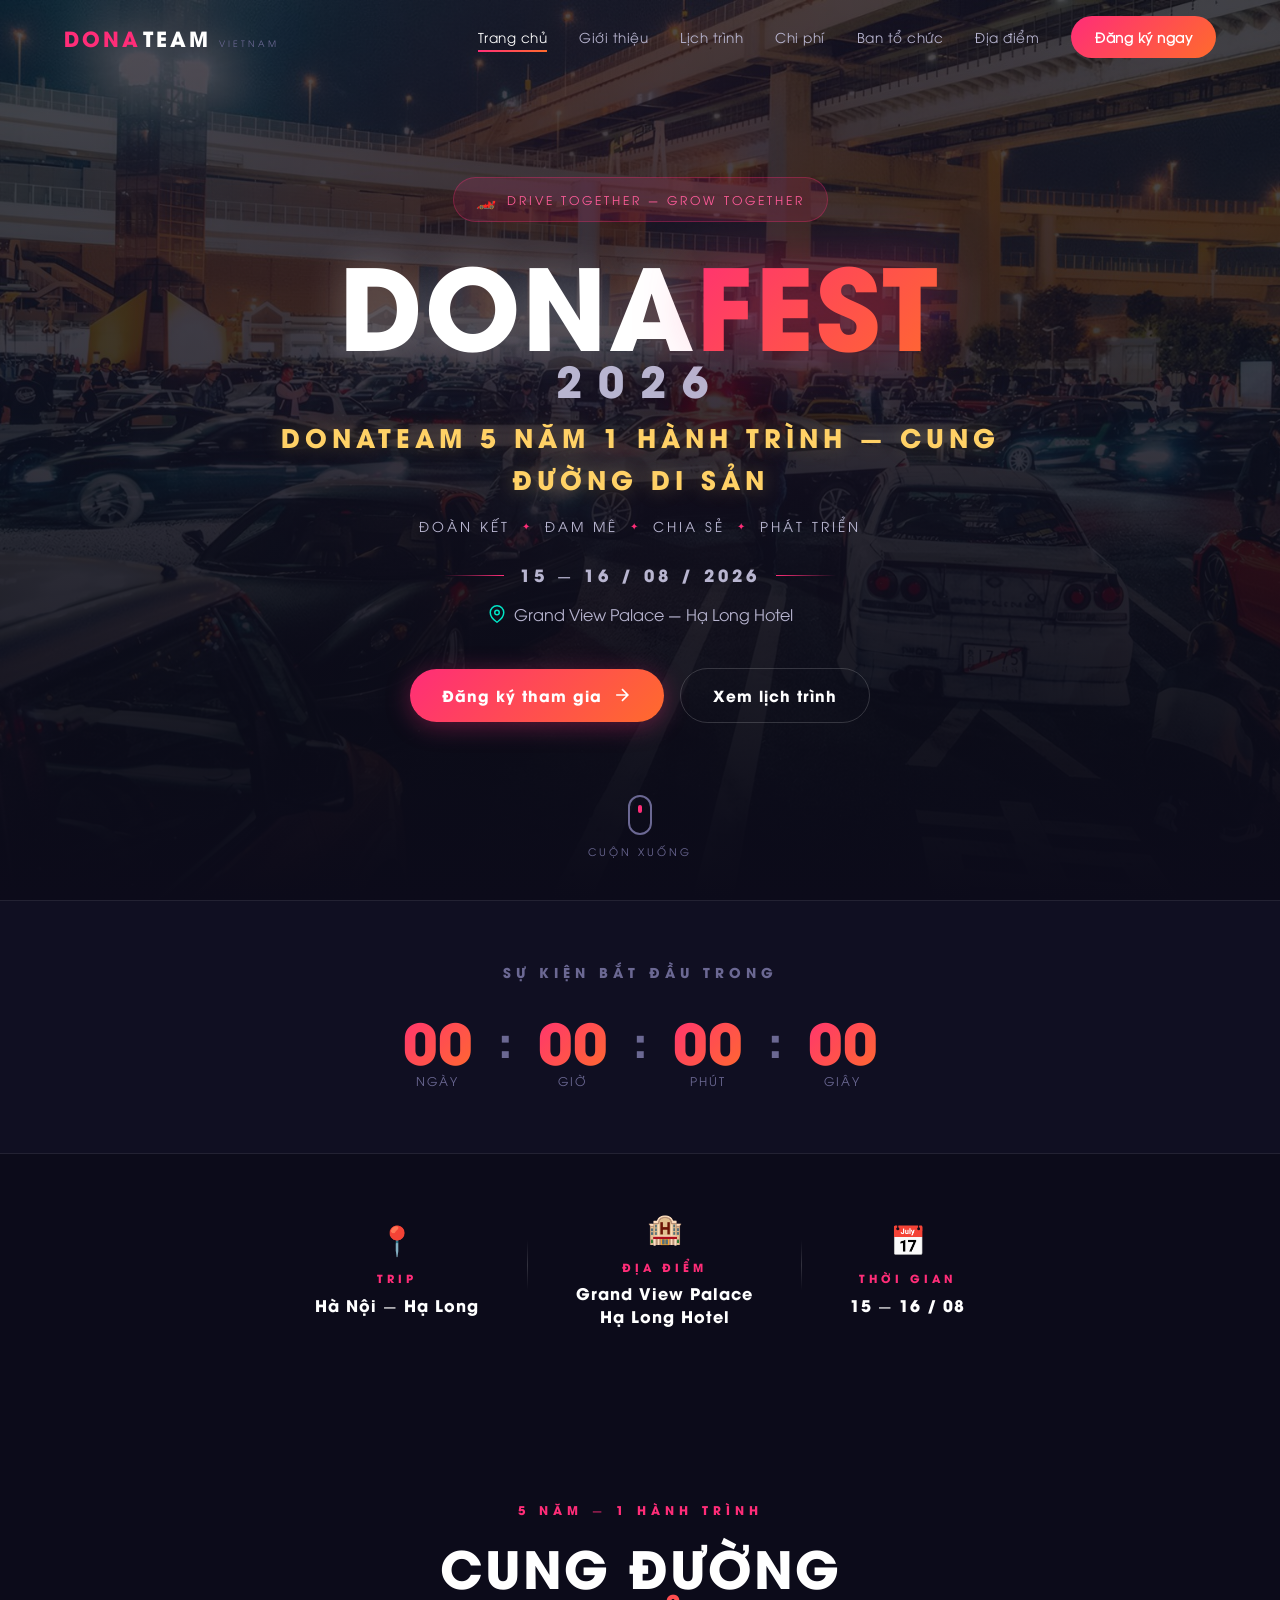
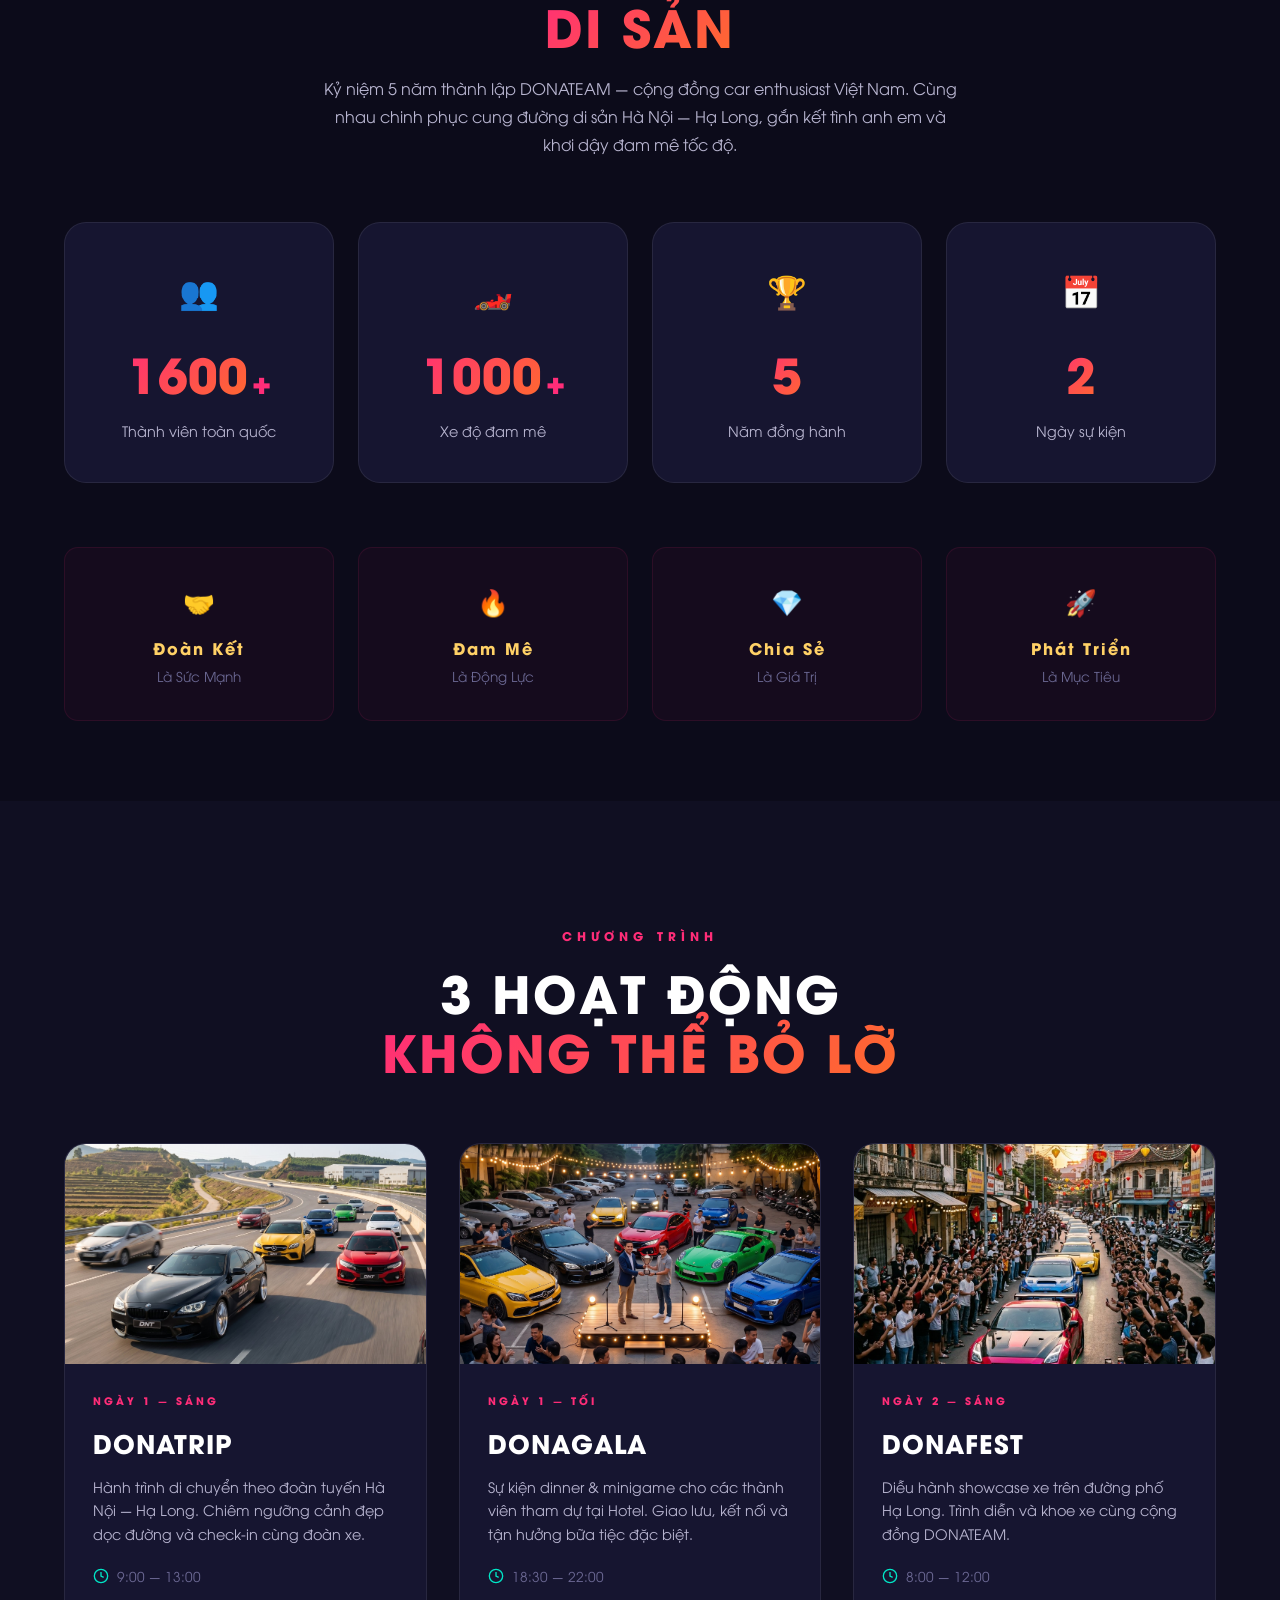
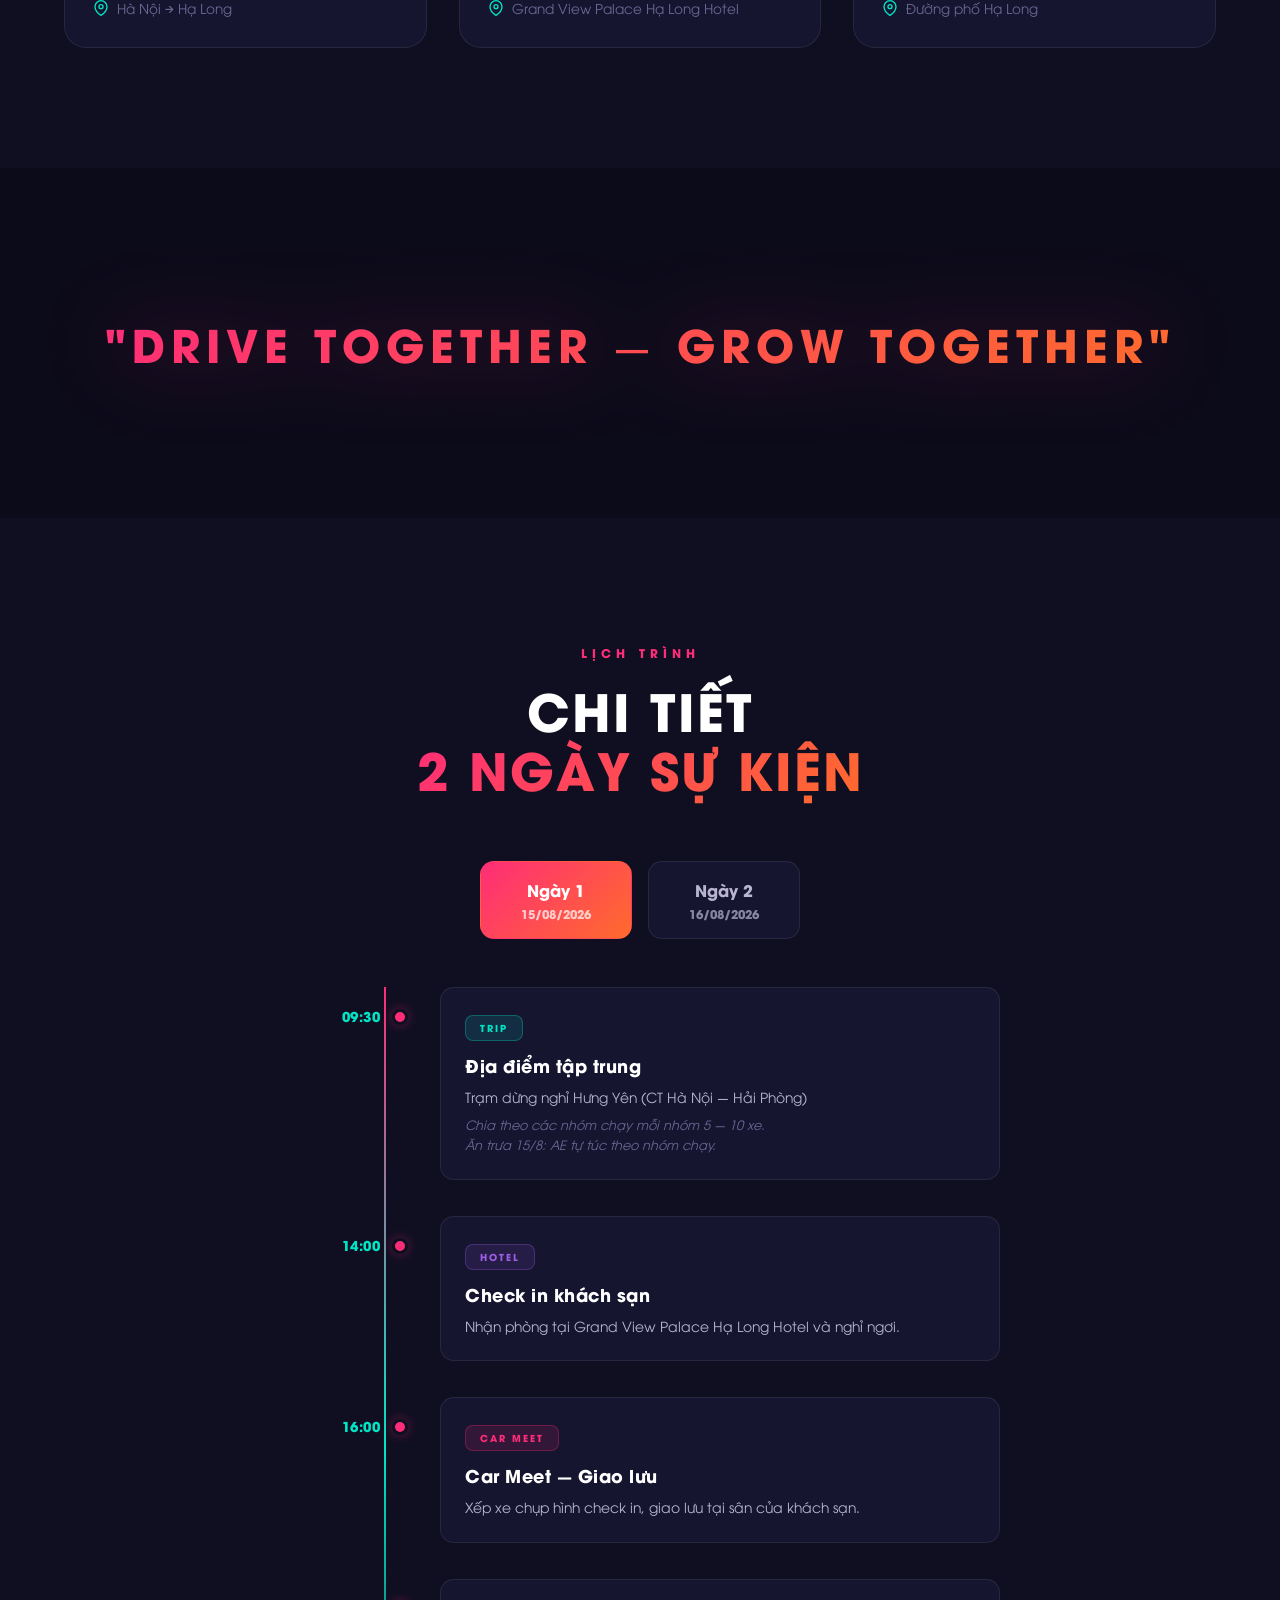
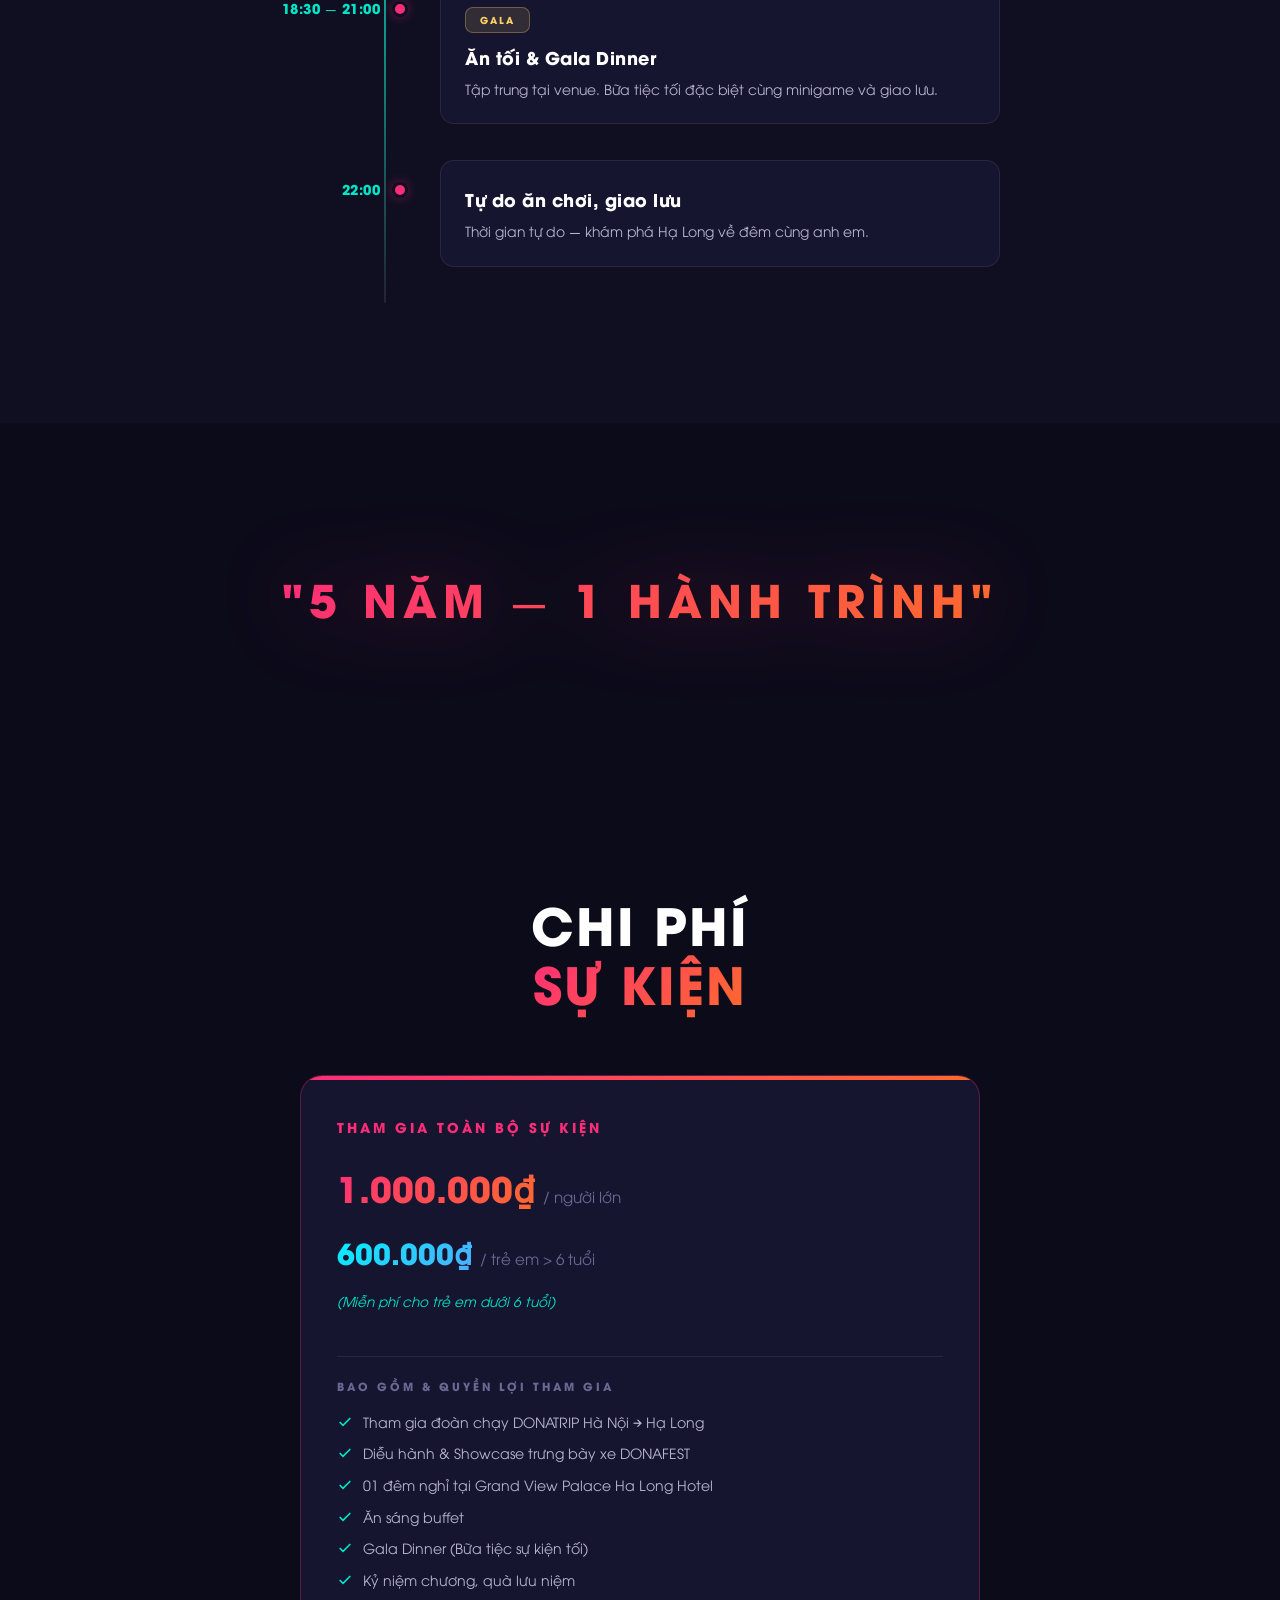
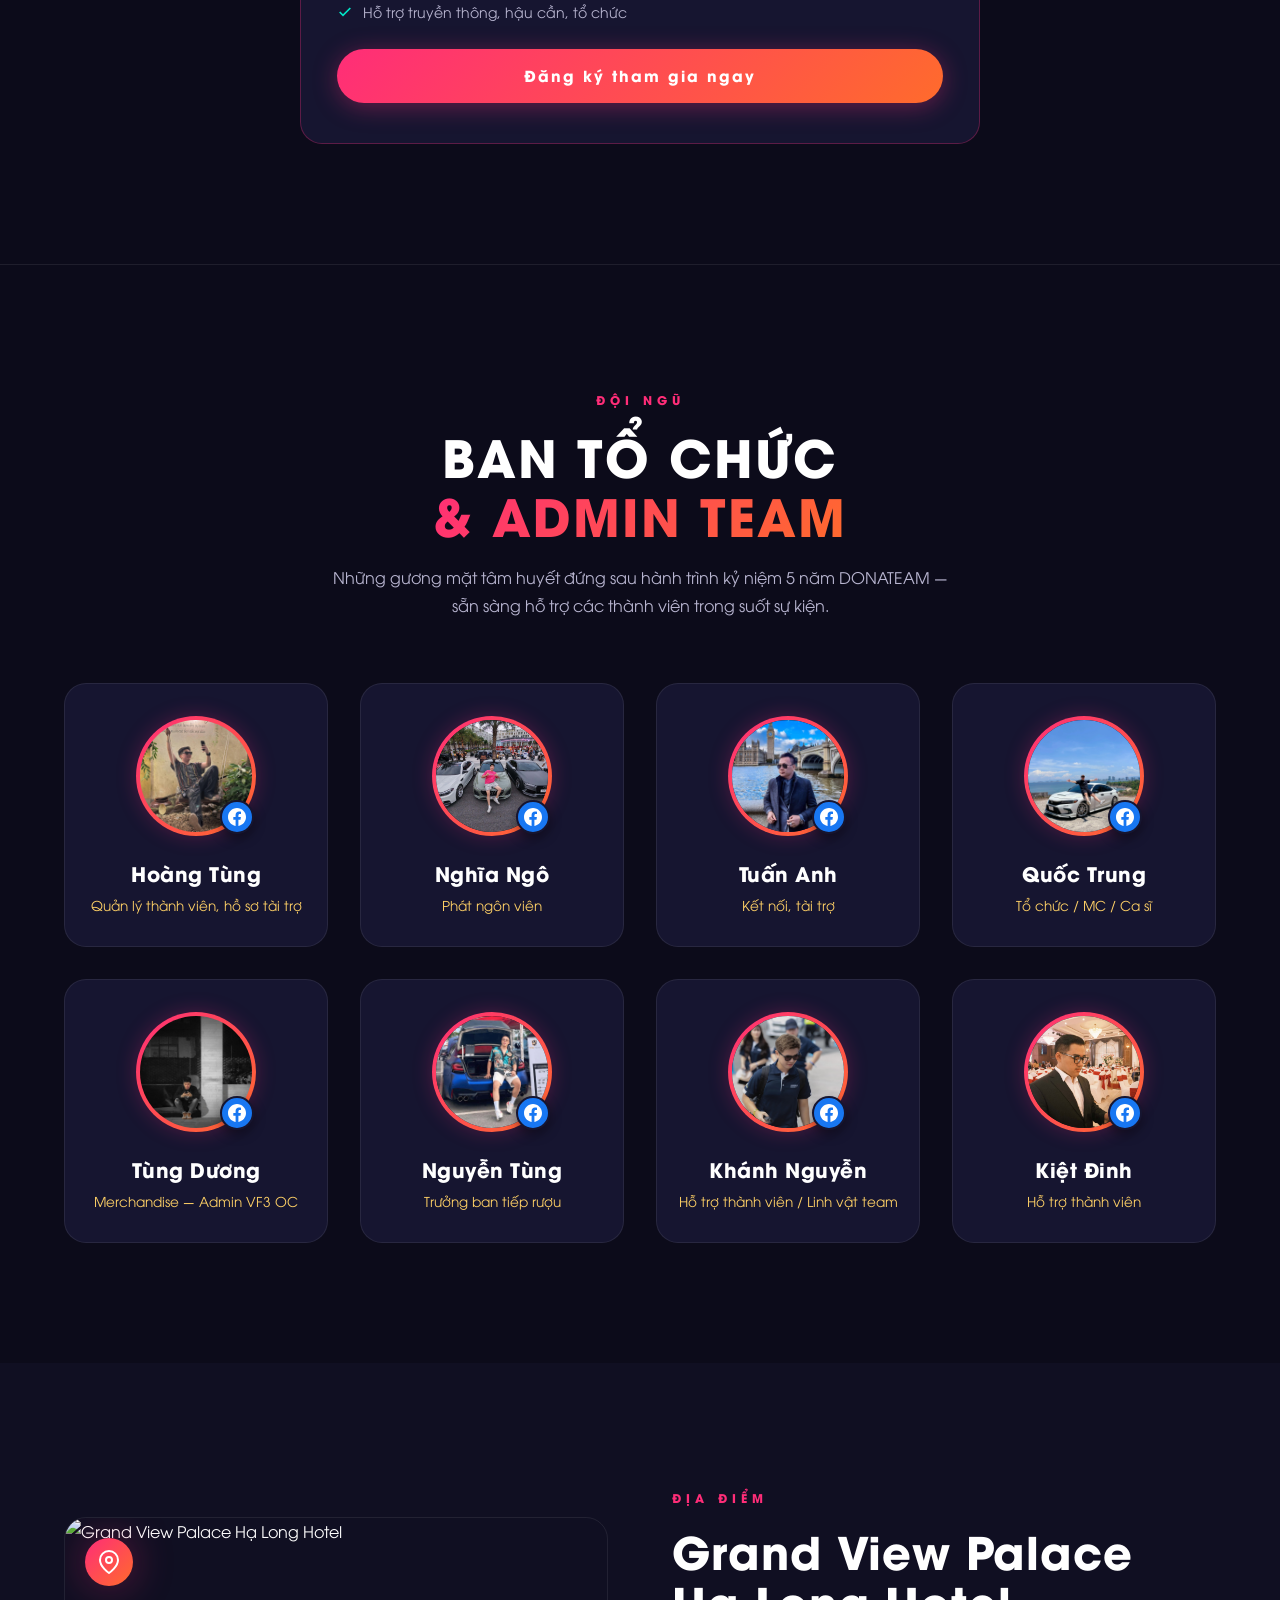
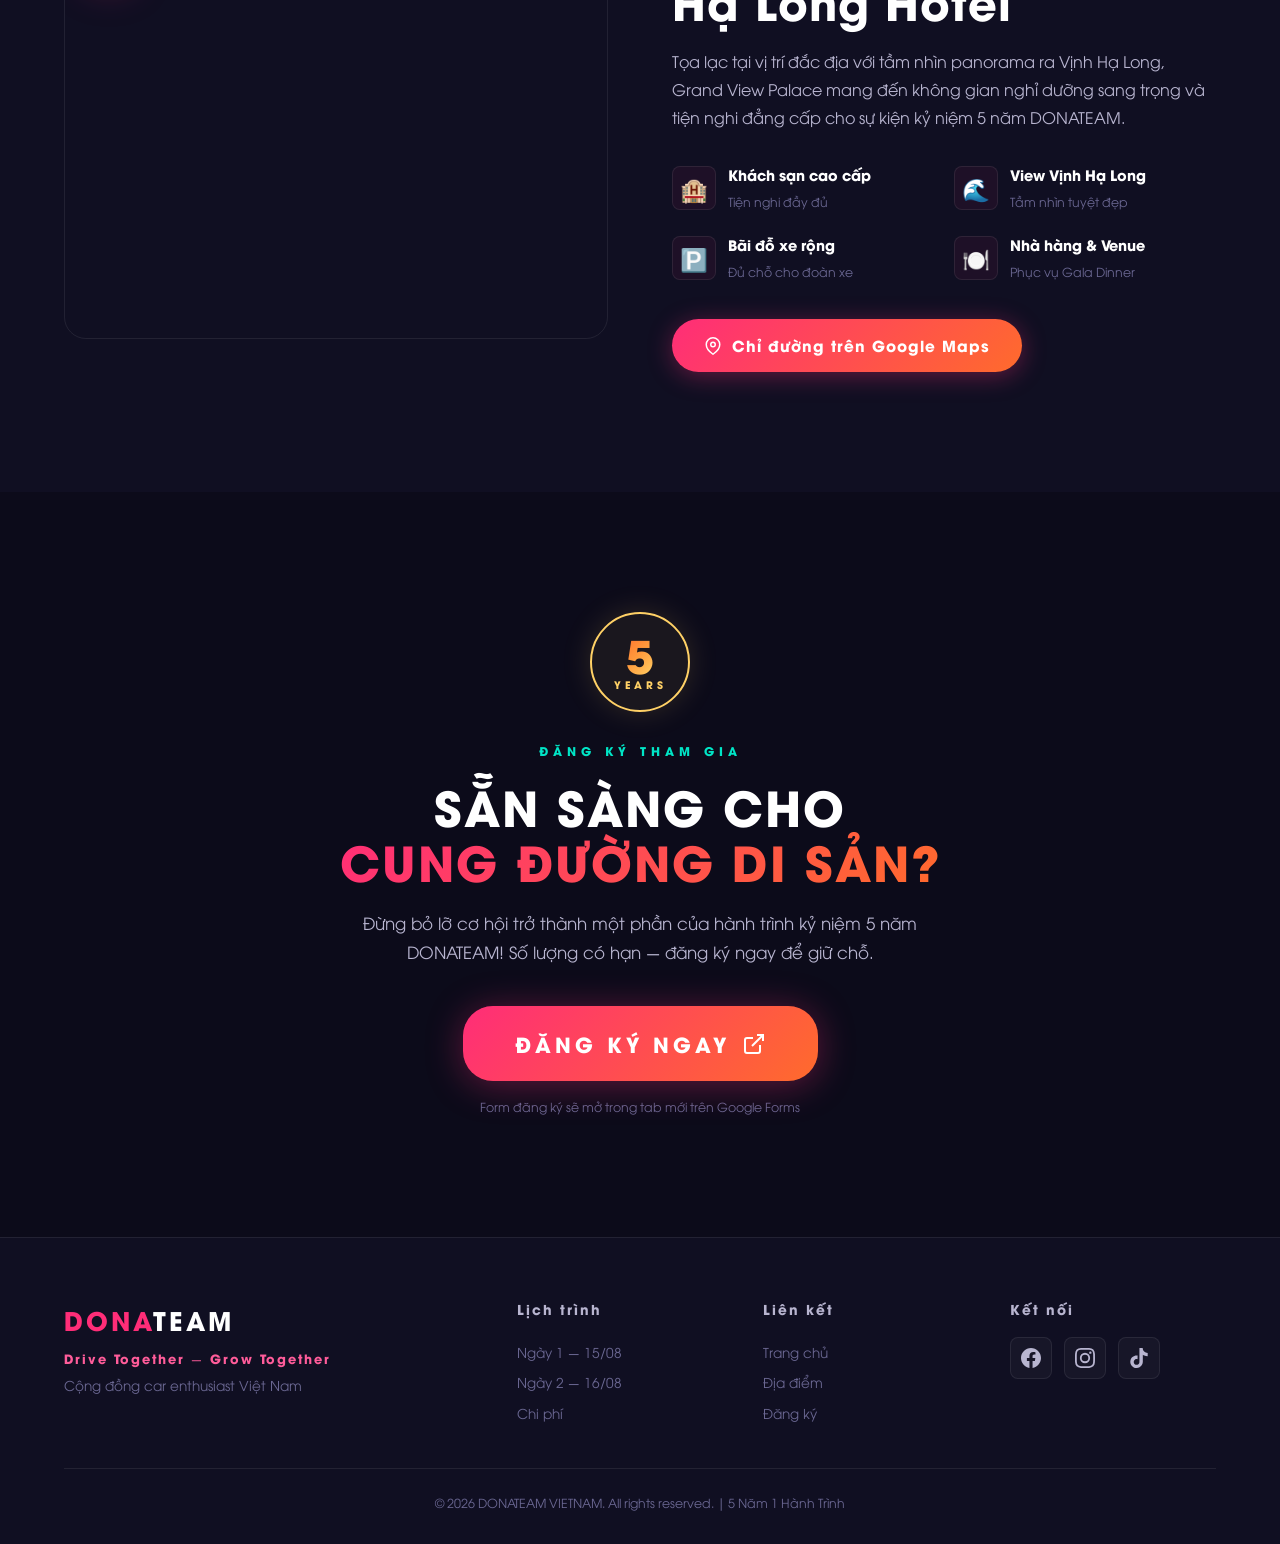
==== commit f87518a1: "Simplify pricing section to 1 main card for THAM GIA TOAN BO SU KIEN with combined benefits" ====
--- a/index.html
+++ b/index.html
@@ -443,10 +443,9 @@
             <div class="section-header">
                 <h2 class="section-title">CHI PHÍ<br><span class="highlight">SỰ KIỆN</span></h2>
             </div>
-            <div class="pricing-grid">
-                <!-- Left Card: DONAGALA -->
-                <div class="price-card main" data-aos="fade-up">
-                    <div class="price-badge">DONAGALA</div>
+            <div class="pricing-card-wrapper" data-aos="fade-up">
+                <div class="price-card main single-pricing-card">
+                    <div class="price-badge">THAM GIA TOÀN BỘ SỰ KIỆN</div>
                     <div class="price-rates">
                         <div class="rate-item">
                             <span class="rate-number">1.000.000₫</span>
@@ -459,8 +458,16 @@
                         <div class="rate-note">(Miễn phí cho trẻ em dưới 6 tuổi)</div>
                     </div>
                     <div class="price-divider"></div>
-                    <div class="price-includes-title">BAO GỒM</div>
+                    <div class="price-includes-title">BAO GỒM & QUYỀN LỢI THAM GIA</div>
                     <ul class="price-includes">
+                        <li>
+                            <svg width="16" height="16" viewBox="0 0 24 24" fill="none" stroke="currentColor" stroke-width="2.5"><polyline points="20 6 9 17 4 12"/></svg>
+                            Tham gia đoàn chạy DONATRIP Hà Nội → Hạ Long
+                        </li>
+                        <li>
+                            <svg width="16" height="16" viewBox="0 0 24 24" fill="none" stroke="currentColor" stroke-width="2.5"><polyline points="20 6 9 17 4 12"/></svg>
+                            Diễu hành & Showcase trưng bày xe DONAFEST
+                        </li>
                         <li>
                             <svg width="16" height="16" viewBox="0 0 24 24" fill="none" stroke="currentColor" stroke-width="2.5"><polyline points="20 6 9 17 4 12"/></svg>
                             01 đêm nghỉ tại Grand View Palace Ha Long Hotel
@@ -482,43 +489,7 @@
                             Hỗ trợ truyền thông, hậu cần, tổ chức
                         </li>
                     </ul>
-                    <a href="https://forms.gle/673nqzmUmNBtWTTA6" target="_blank" rel="noopener noreferrer" class="btn btn-primary price-btn">Đăng ký ngay</a>
-                </div>
-
-                <!-- Right Card: DONAFEST + DONATRIP -->
-                <div class="price-card secondary" data-aos="fade-up" data-aos-delay="150">
-                    <div class="price-badge highlight-badge">DONAFEST + DONATRIP</div>
-                    <div class="price-rates">
-                        <div class="rate-item">
-                            <span class="rate-number">200.000₫</span>
-                            <span class="rate-label">/ xe</span>
-                        </div>
-                        <div class="rate-item">
-                            <span class="rate-number">200.000₫</span>
-                            <span class="rate-label">/ áo (Đồng phục)</span>
-                        </div>
-                    </div>
-                    <div class="price-divider"></div>
-                    <div class="price-includes-title">QUYỀN LỢI & THAM GIA</div>
-                    <ul class="price-includes">
-                        <li>
-                            <svg width="16" height="16" viewBox="0 0 24 24" fill="none" stroke="currentColor" stroke-width="2.5"><polyline points="20 6 9 17 4 12"/></svg>
-                            Tham gia đoàn chạy DONATRIP Hà Nội → Hạ Long
-                        </li>
-                        <li>
-                            <svg width="16" height="16" viewBox="0 0 24 24" fill="none" stroke="currentColor" stroke-width="2.5"><polyline points="20 6 9 17 4 12"/></svg>
-                            Diễu hành & Showcase trưng bày xe DONAFEST
-                        </li>
-                        <li>
-                            <svg width="16" height="16" viewBox="0 0 24 24" fill="none" stroke="currentColor" stroke-width="2.5"><polyline points="20 6 9 17 4 12"/></svg>
-                            Bộ decal số xe & sticker kỷ niệm sự kiện
-                        </li>
-                        <li>
-                            <svg width="16" height="16" viewBox="0 0 24 24" fill="none" stroke="currentColor" stroke-width="2.5"><polyline points="20 6 9 17 4 12"/></svg>
-                            Áo đồng phục sự kiện chính thức (khi chọn đăng ký)
-                        </li>
-                    </ul>
-                    <a href="https://forms.gle/673nqzmUmNBtWTTA6" target="_blank" rel="noopener noreferrer" class="btn btn-outline price-btn">Đăng ký ngay</a>
+                    <a href="https://forms.gle/673nqzmUmNBtWTTA6" target="_blank" rel="noopener noreferrer" class="btn btn-primary price-btn">Đăng ký tham gia ngay</a>
                 </div>
             </div>
         </div>
--- a/style.css
+++ b/style.css
@@ -1,10 +1,27 @@
-/* =============================================
-   DONATEAM 2026 — GTA VI Theme
-   Fonts: UTM Talling / UTM Mobifone / UTM Avo
-   Colors: Hot pink, sunset orange, teal, neon
-   ============================================= */
-
-
+/* ====== FONT DECLARATIONS ====== */
+@font-face {
+    font-family: 'UTM Avo';
+    src: url('fonts/UTM Avo.ttf') format('truetype');
+    font-weight: 400;
+    font-style: normal;
+    font-display: swap;
+}
+
+@font-face {
+    font-family: 'UTM Avo Bold';
+    src: url('fonts/UTM AvoBold.ttf') format('truetype');
+    font-weight: 700;
+    font-style: normal;
+    font-display: swap;
+}
+
+@font-face {
+    font-family: 'UTM Talling';
+    src: url('fonts/UTM TallingBold.ttf') format('truetype');
+    font-weight: 700;
+    font-style: normal;
+    font-display: swap;
+}
 
 /* ====== GTA VI DESIGN TOKENS ====== */
 :root {
@@ -43,10 +60,11 @@
     --text-secondary: #b8b5d0;
     --text-muted: #6b6893;
 
-    /* Fonts — Outfit (Google Fonts) */
-    --font-title: 'Outfit', sans-serif;
-    --font-title2: 'Outfit', sans-serif;
-    --font-body: 'Outfit', sans-serif;
+    /* Fonts — UTM Avo Bold for headings/elements, UTM Avo for body text */
+    --font-hero: 'UTM Talling', 'UTM Avo Bold', 'Outfit', sans-serif;
+    --font-title: 'UTM Avo Bold', 'Outfit', sans-serif;
+    --font-title2: 'UTM Avo Bold', 'Outfit', sans-serif;
+    --font-body: 'UTM Avo', 'Outfit', sans-serif;
 
     /* Radius */
     --radius-sm: 8px;
@@ -1161,28 +1179,9 @@
     background: var(--bg-primary);
 }
 
-.pricing-grid {
-    display: grid;
-    grid-template-columns: 1.2fr 1fr;
-    gap: 32px;
-    max-width: 900px;
-    margin: 0 auto;
-}
-
-.price-card {
-    background: var(--bg-card);
-    border: 1px solid var(--border);
-    border-radius: var(--radius-lg);
-    padding: 40px 36px;
-    position: relative;
-    overflow: hidden;
-    transition: all var(--smooth);
-/* Pricing Section - 2 Columns */
-.pricing-grid {
-    display: grid;
-    grid-template-columns: repeat(2, 1fr);
-    gap: 32px;
-    max-width: 1080px;
+/* Pricing Section - Single Main Card */
+.pricing-card-wrapper {
+    max-width: 680px;
     margin: 0 auto;
 }
 
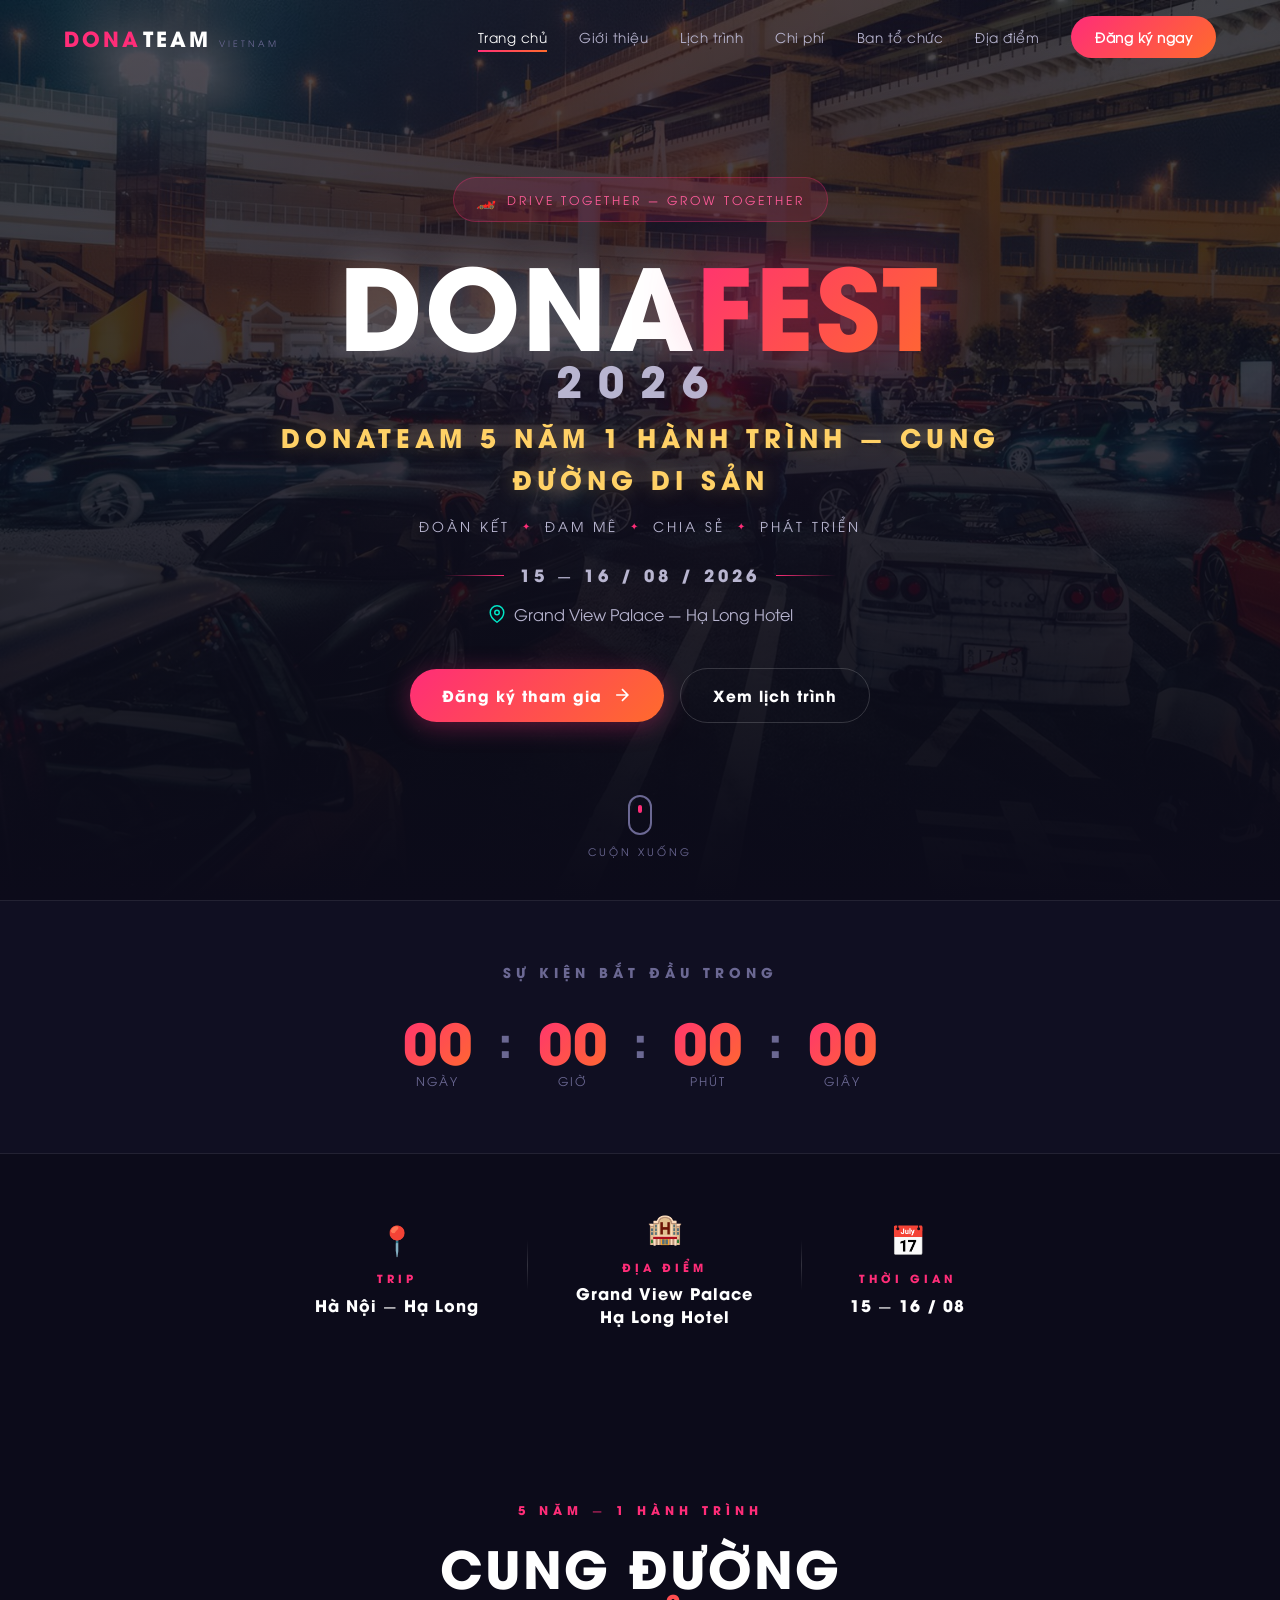
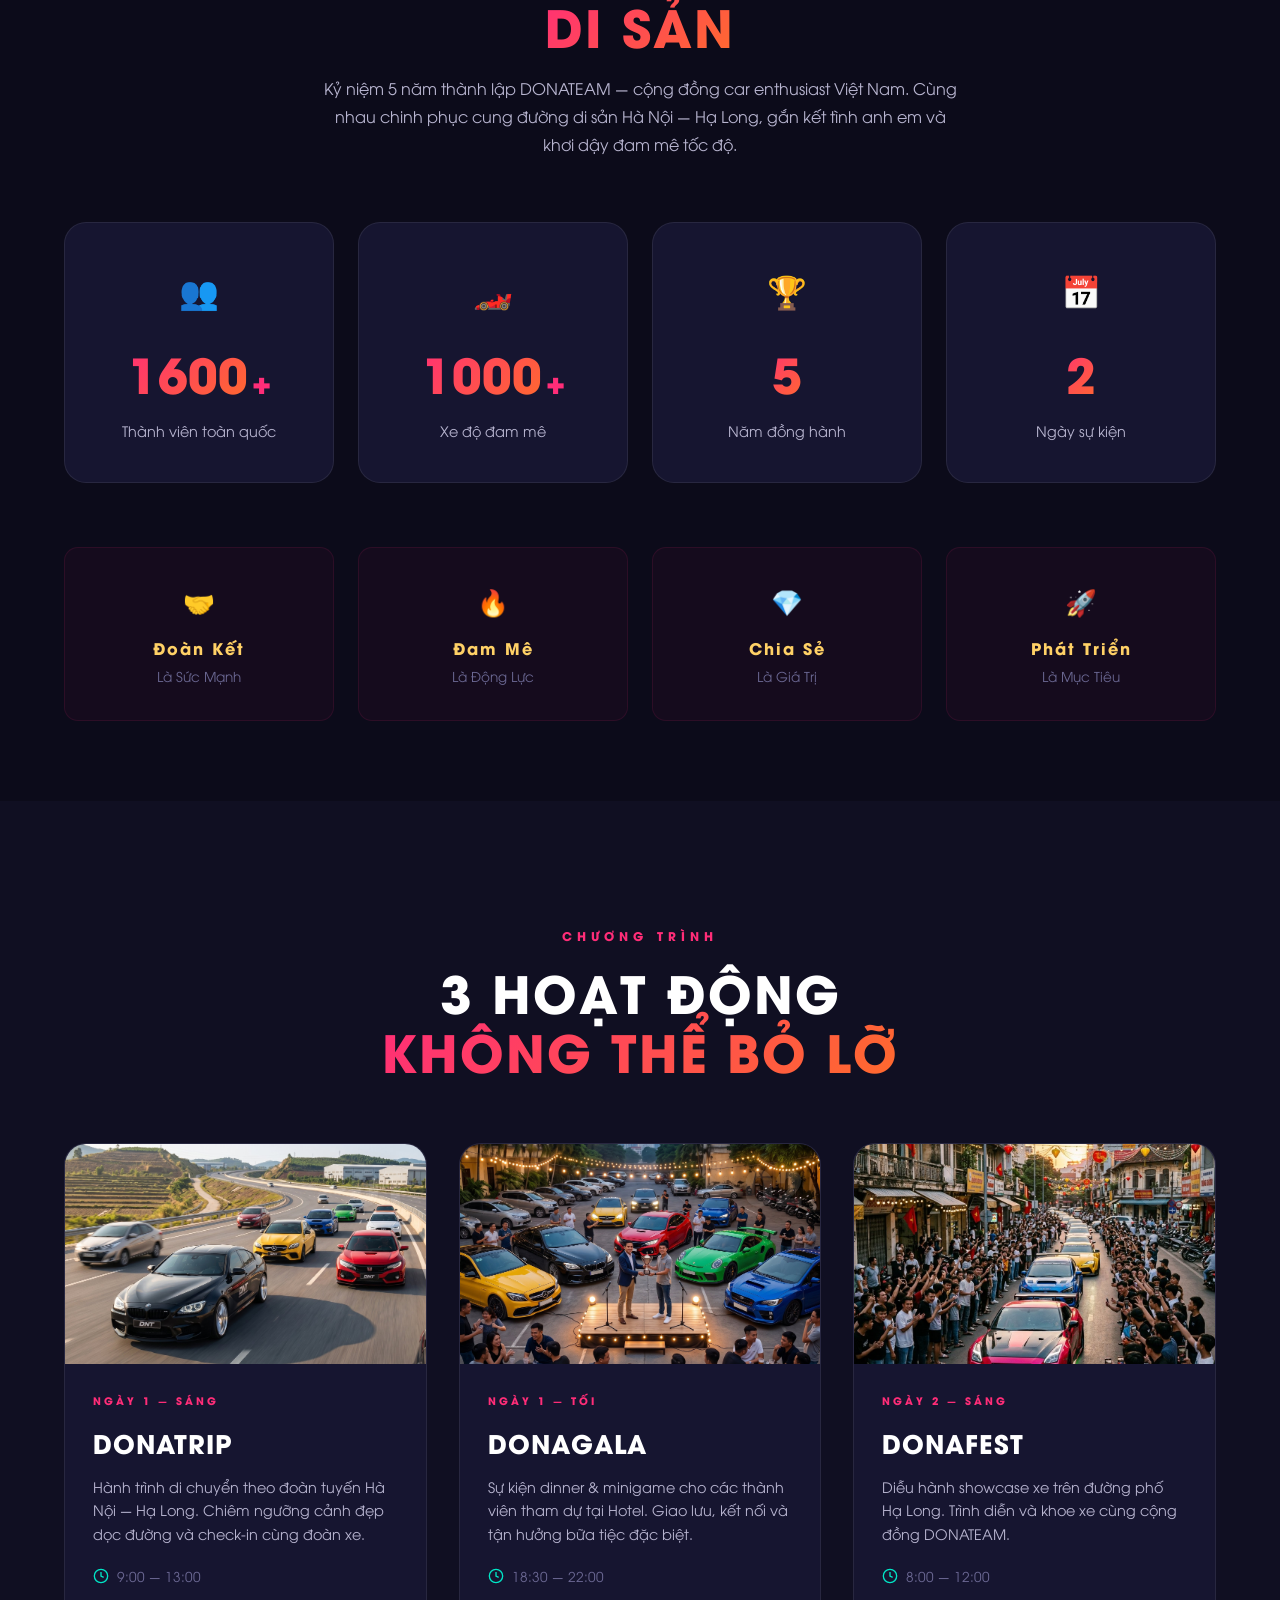
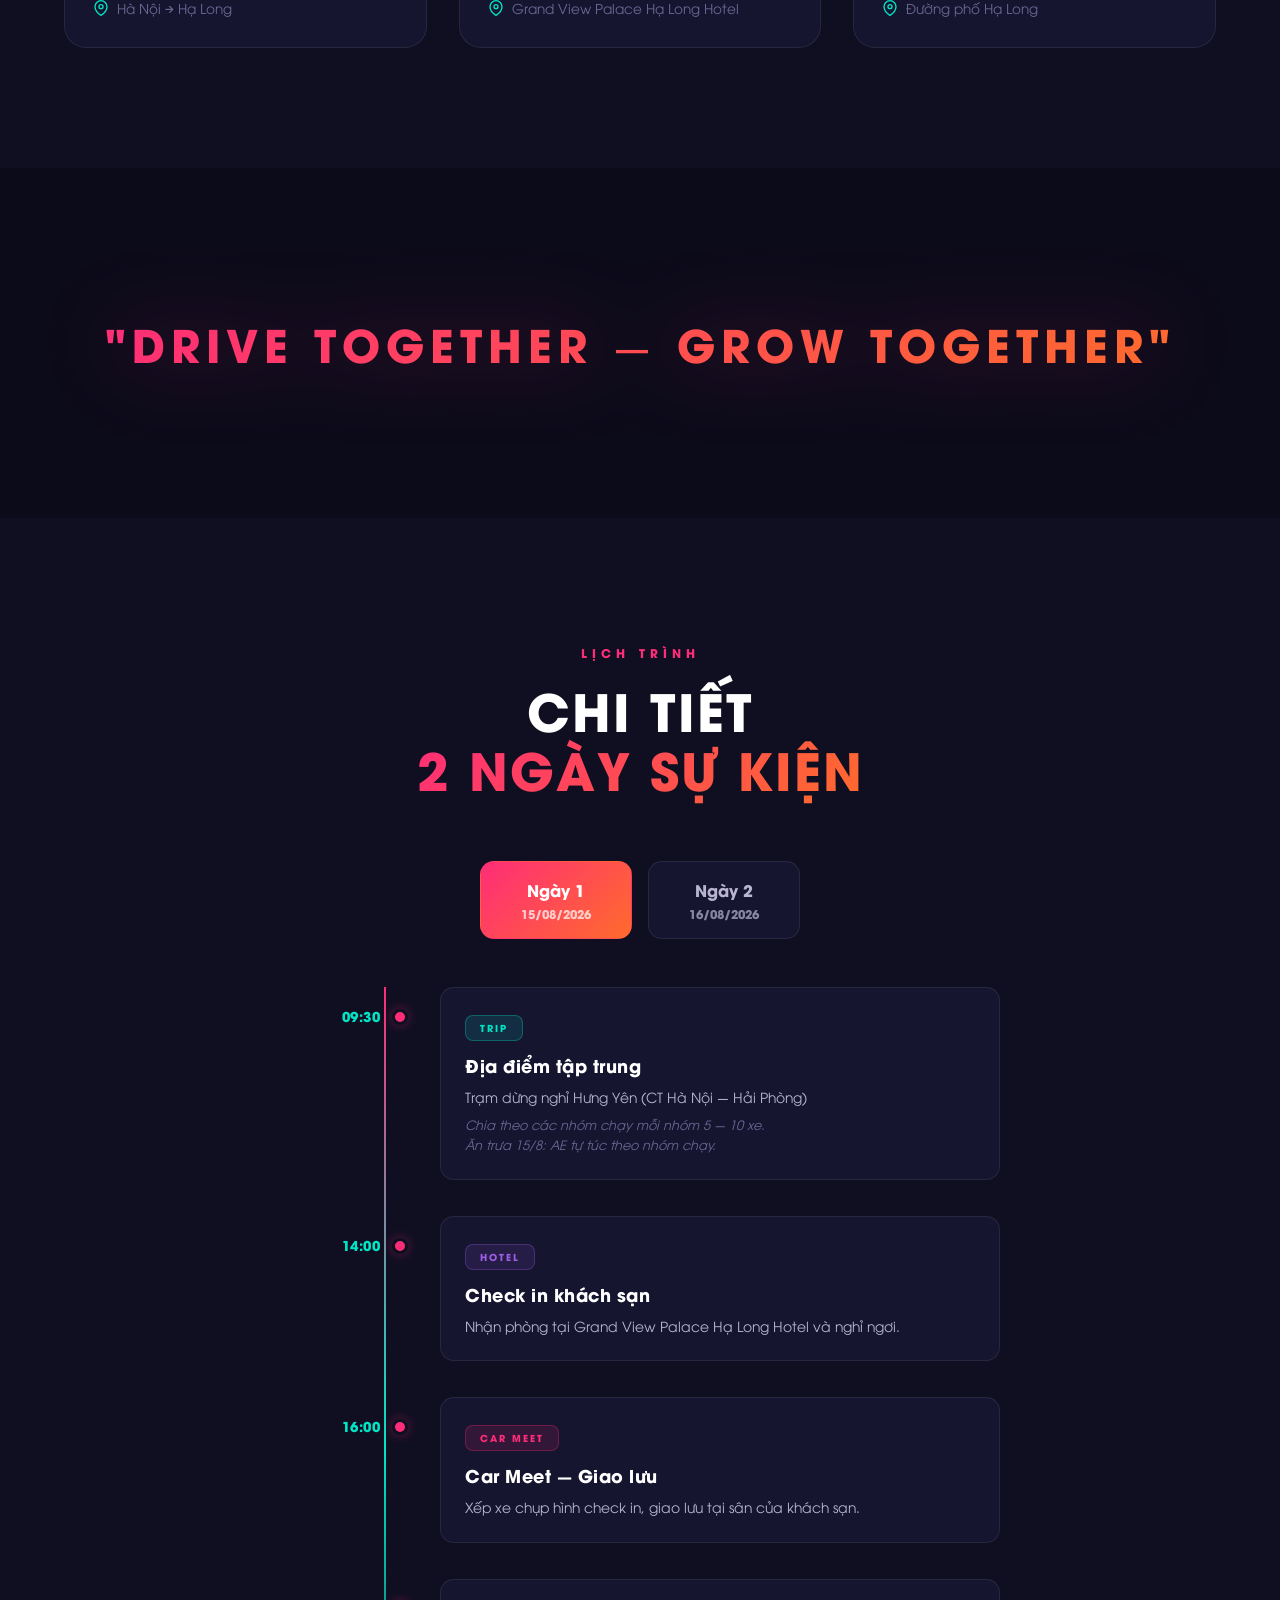
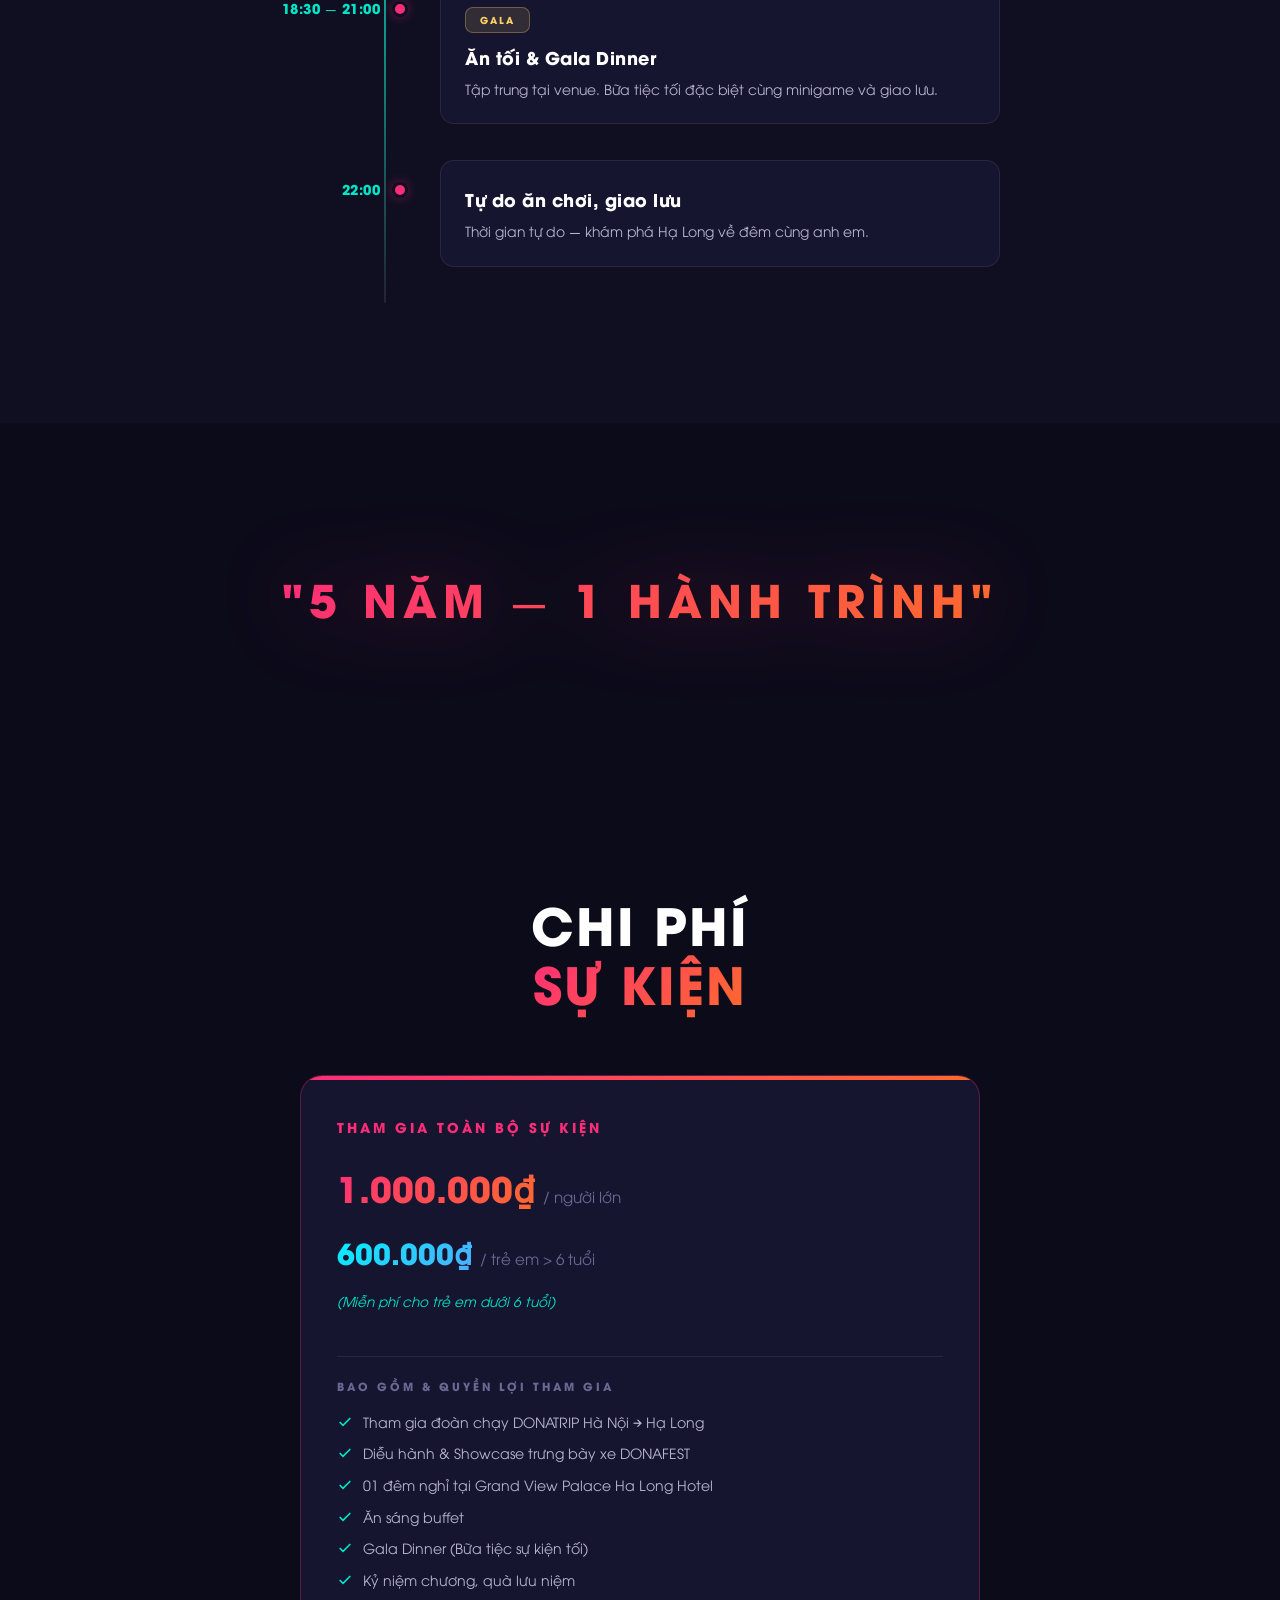
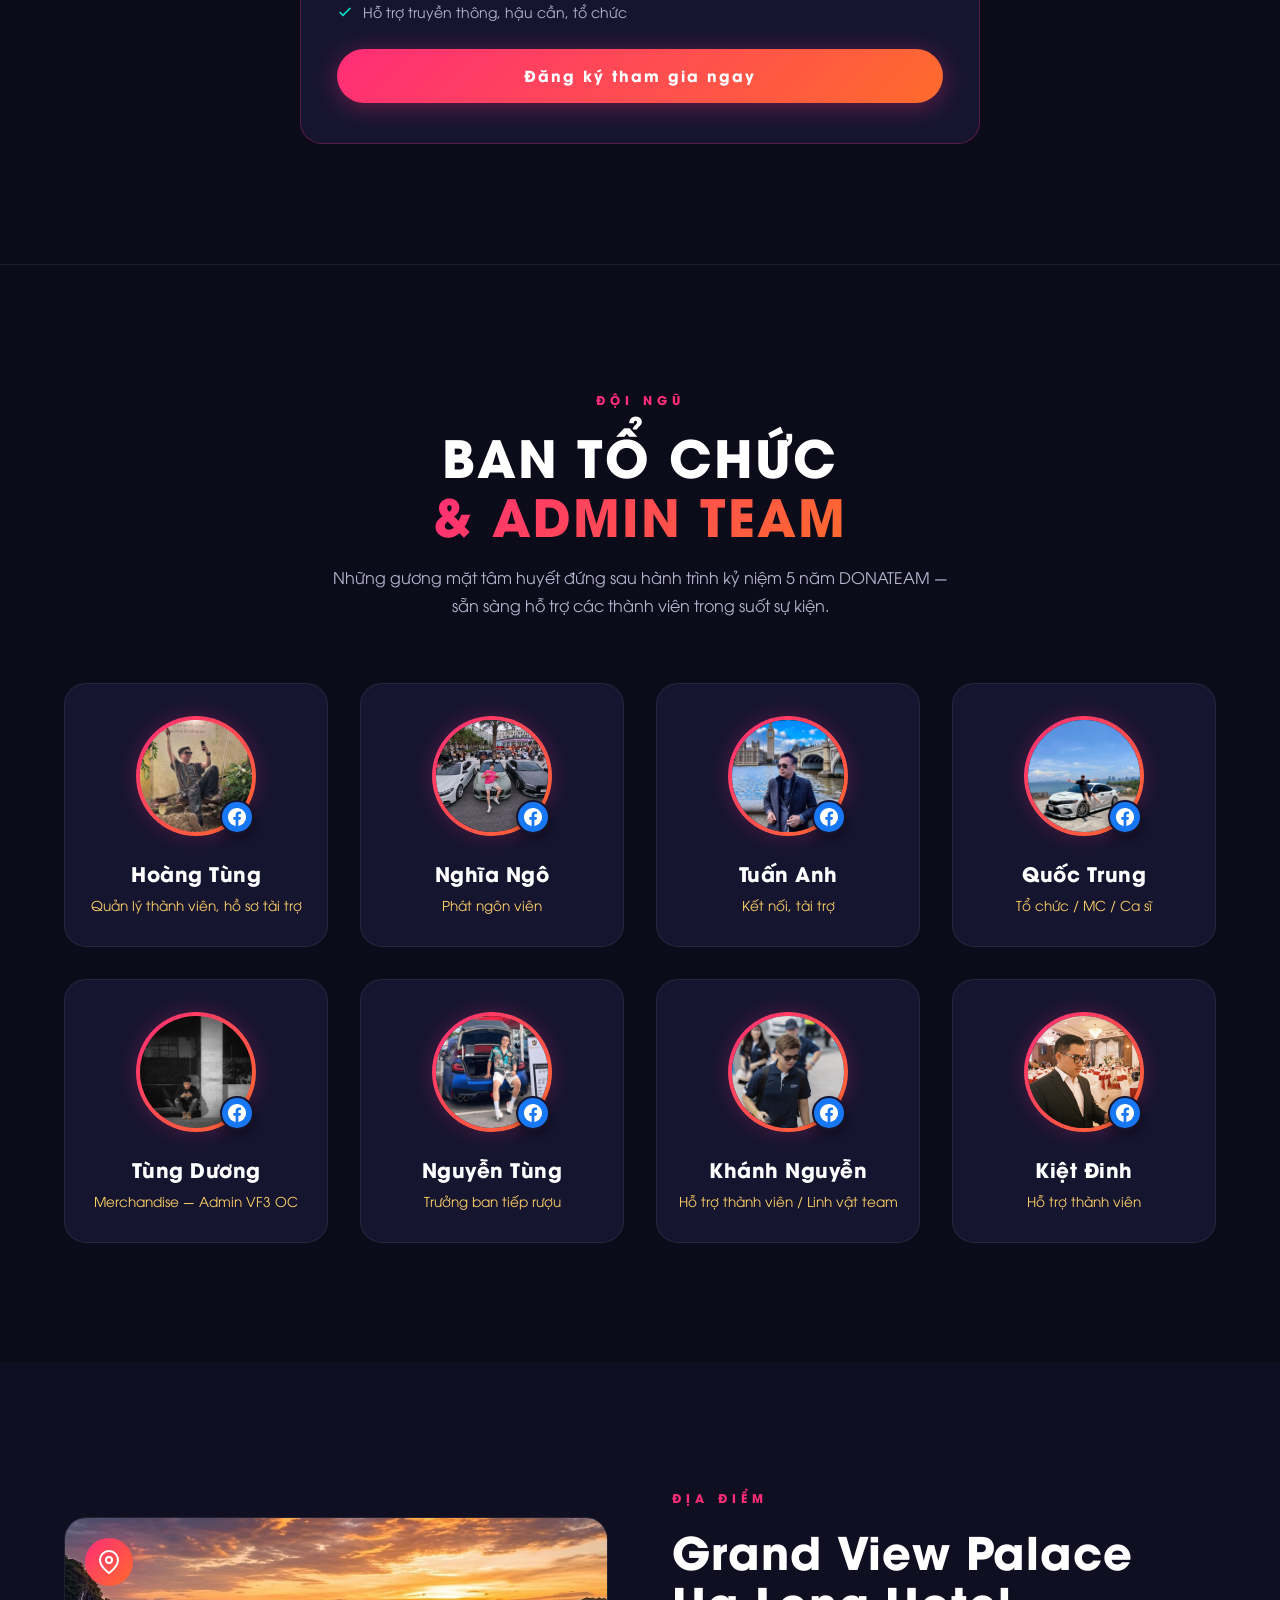
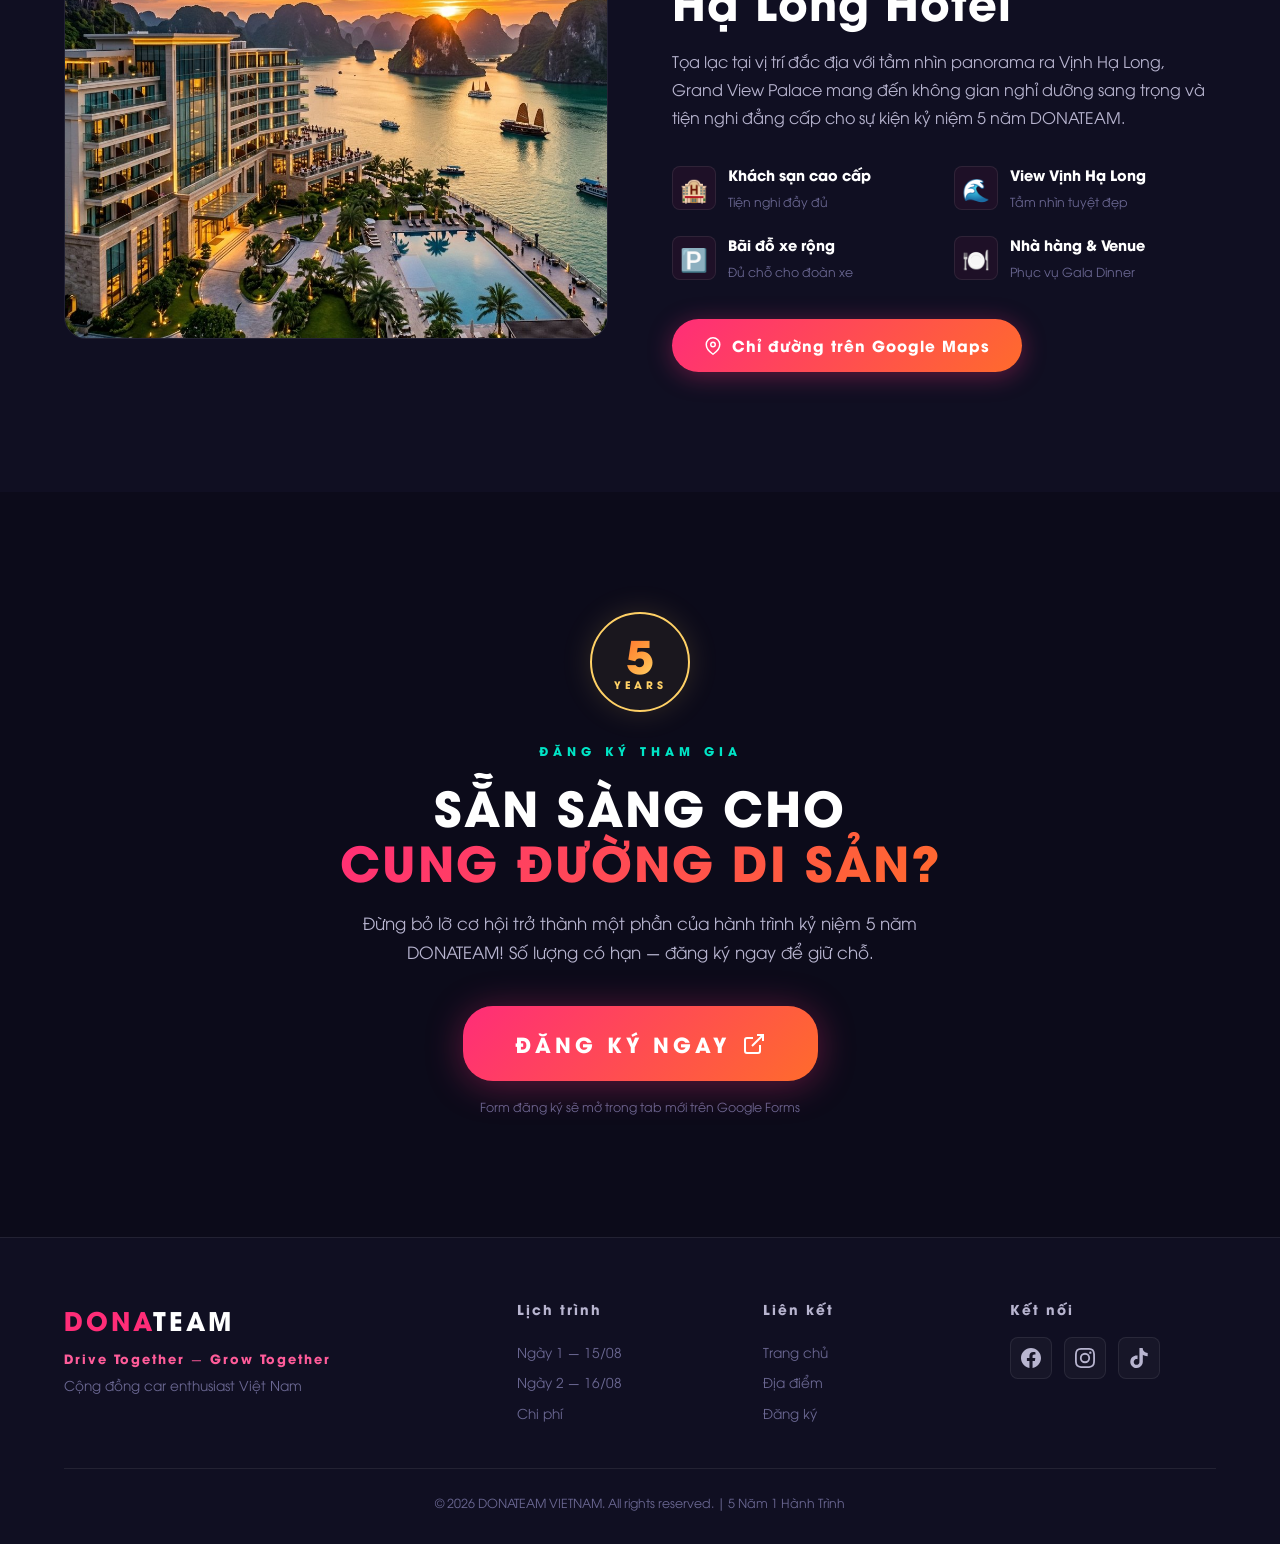
==== commit 24385db6: "Fix venue image preview path from png to jpg" ====
--- a/index.html
+++ b/index.html
@@ -626,7 +626,7 @@
         <div class="container">
             <div class="venue-grid">
                 <div class="venue-image" data-aos="fade-right">
-                    <img src="images/venue.png" alt="Grand View Palace Hạ Long Hotel">
+                    <img src="images/venue.jpg" alt="Grand View Palace Hạ Long Hotel">
                     <div class="venue-badge-icon">
                         <svg width="24" height="24" viewBox="0 0 24 24" fill="none" stroke="currentColor" stroke-width="2"><path d="M21 10c0 7-9 13-9 13s-9-6-9-13a9 9 0 0 1 18 0z"/><circle cx="12" cy="10" r="3"/></svg>
                     </div>
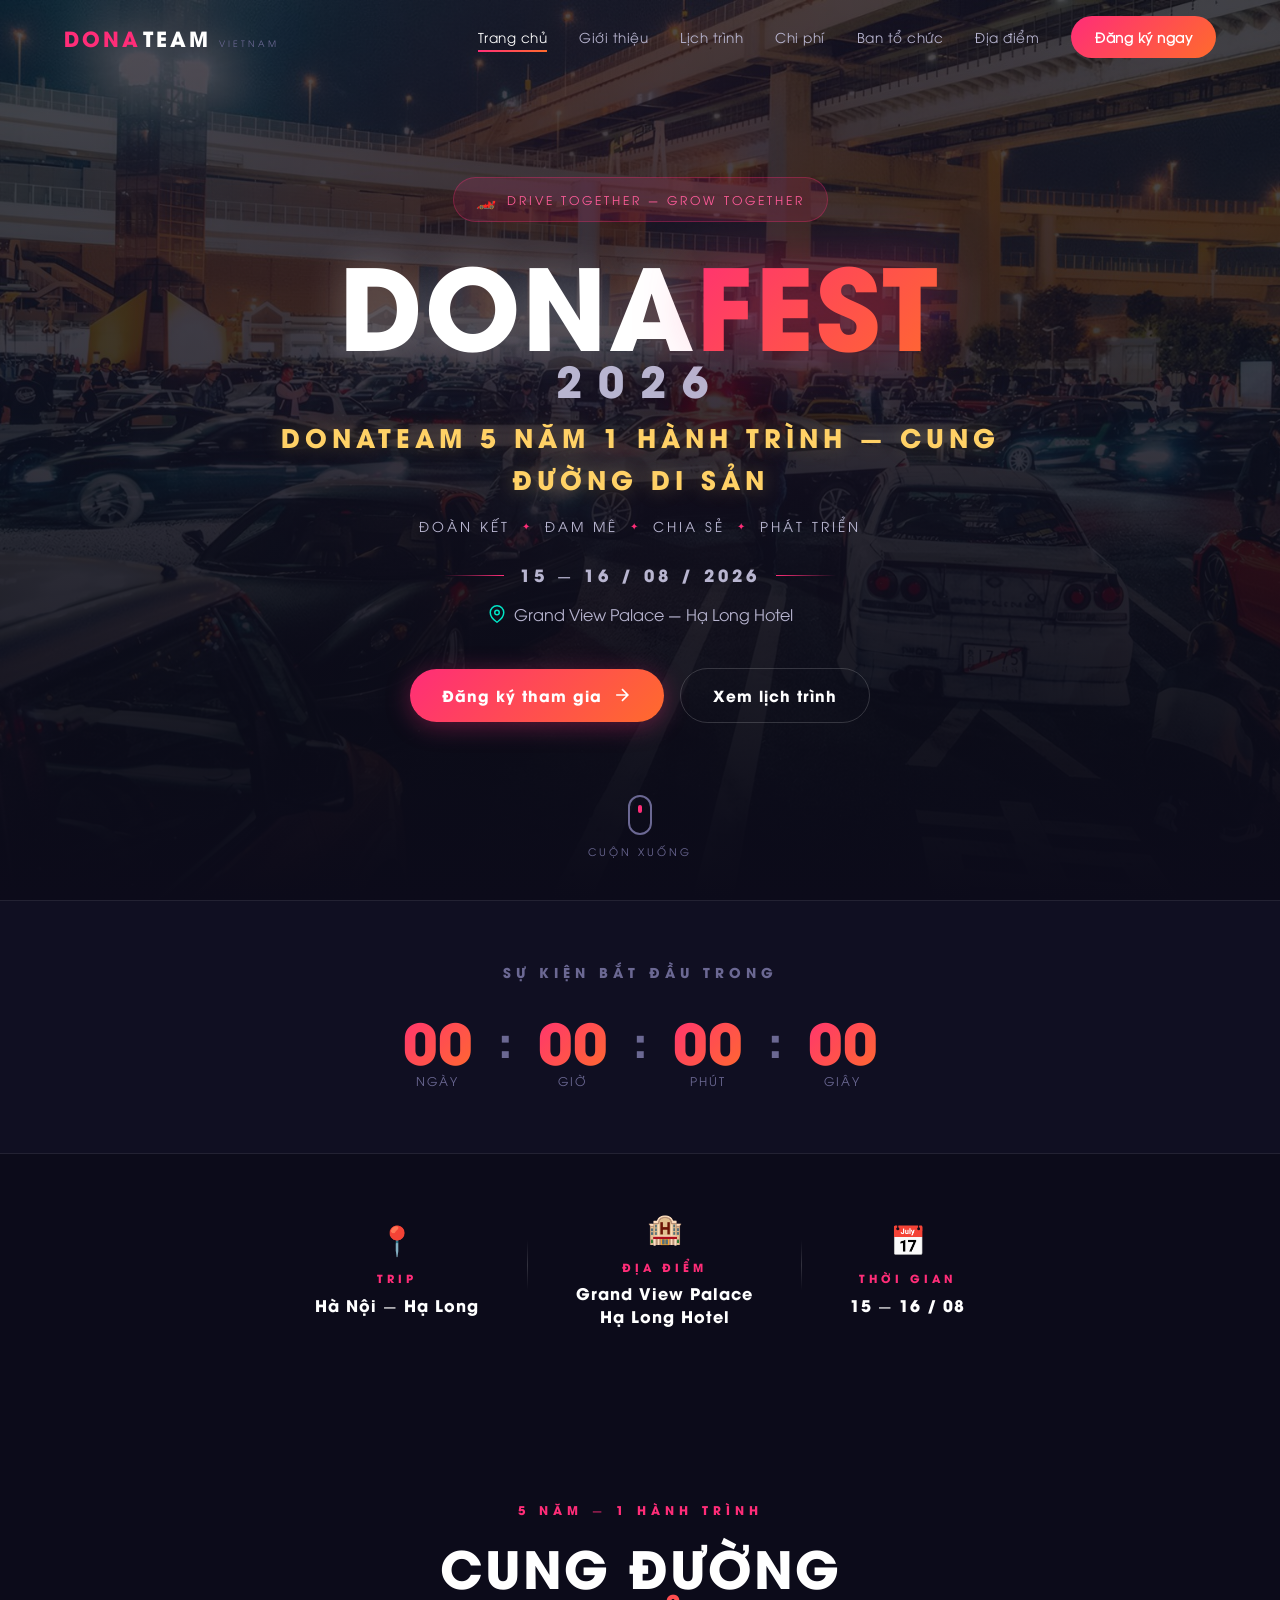
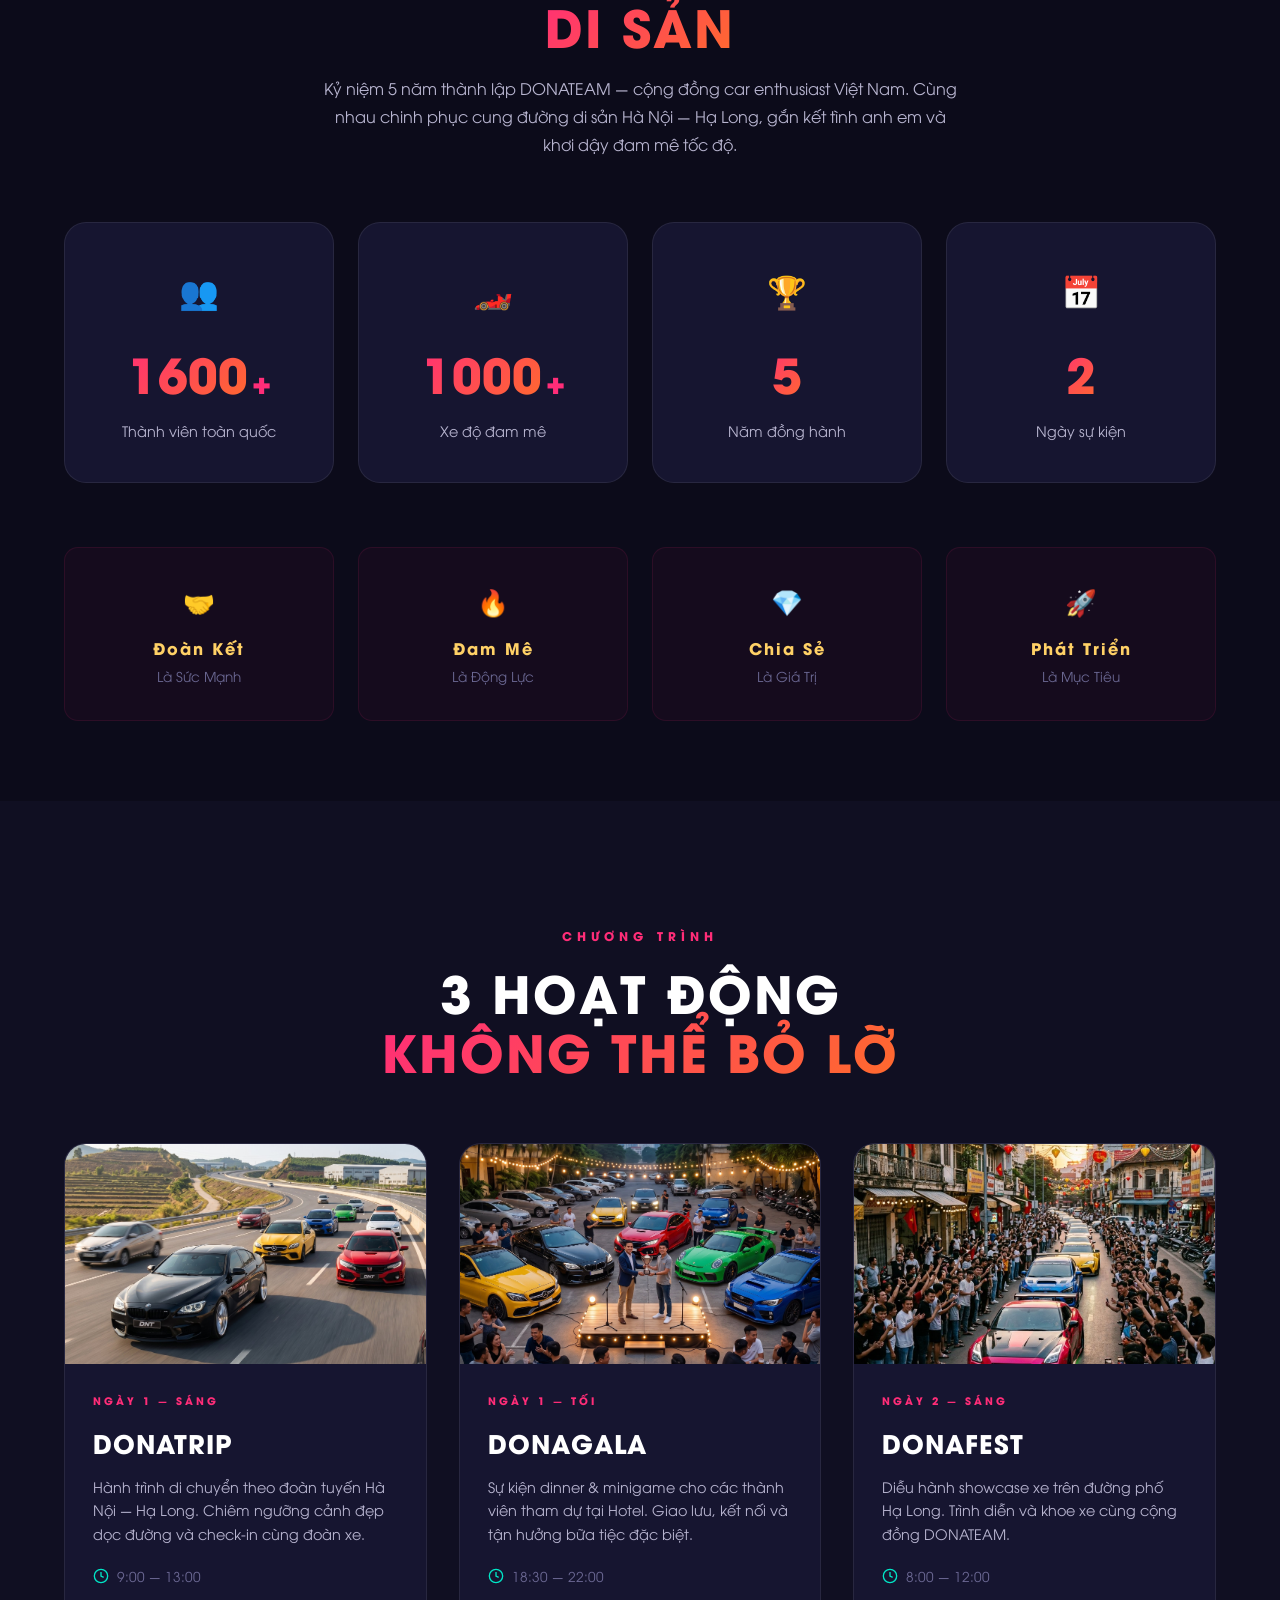
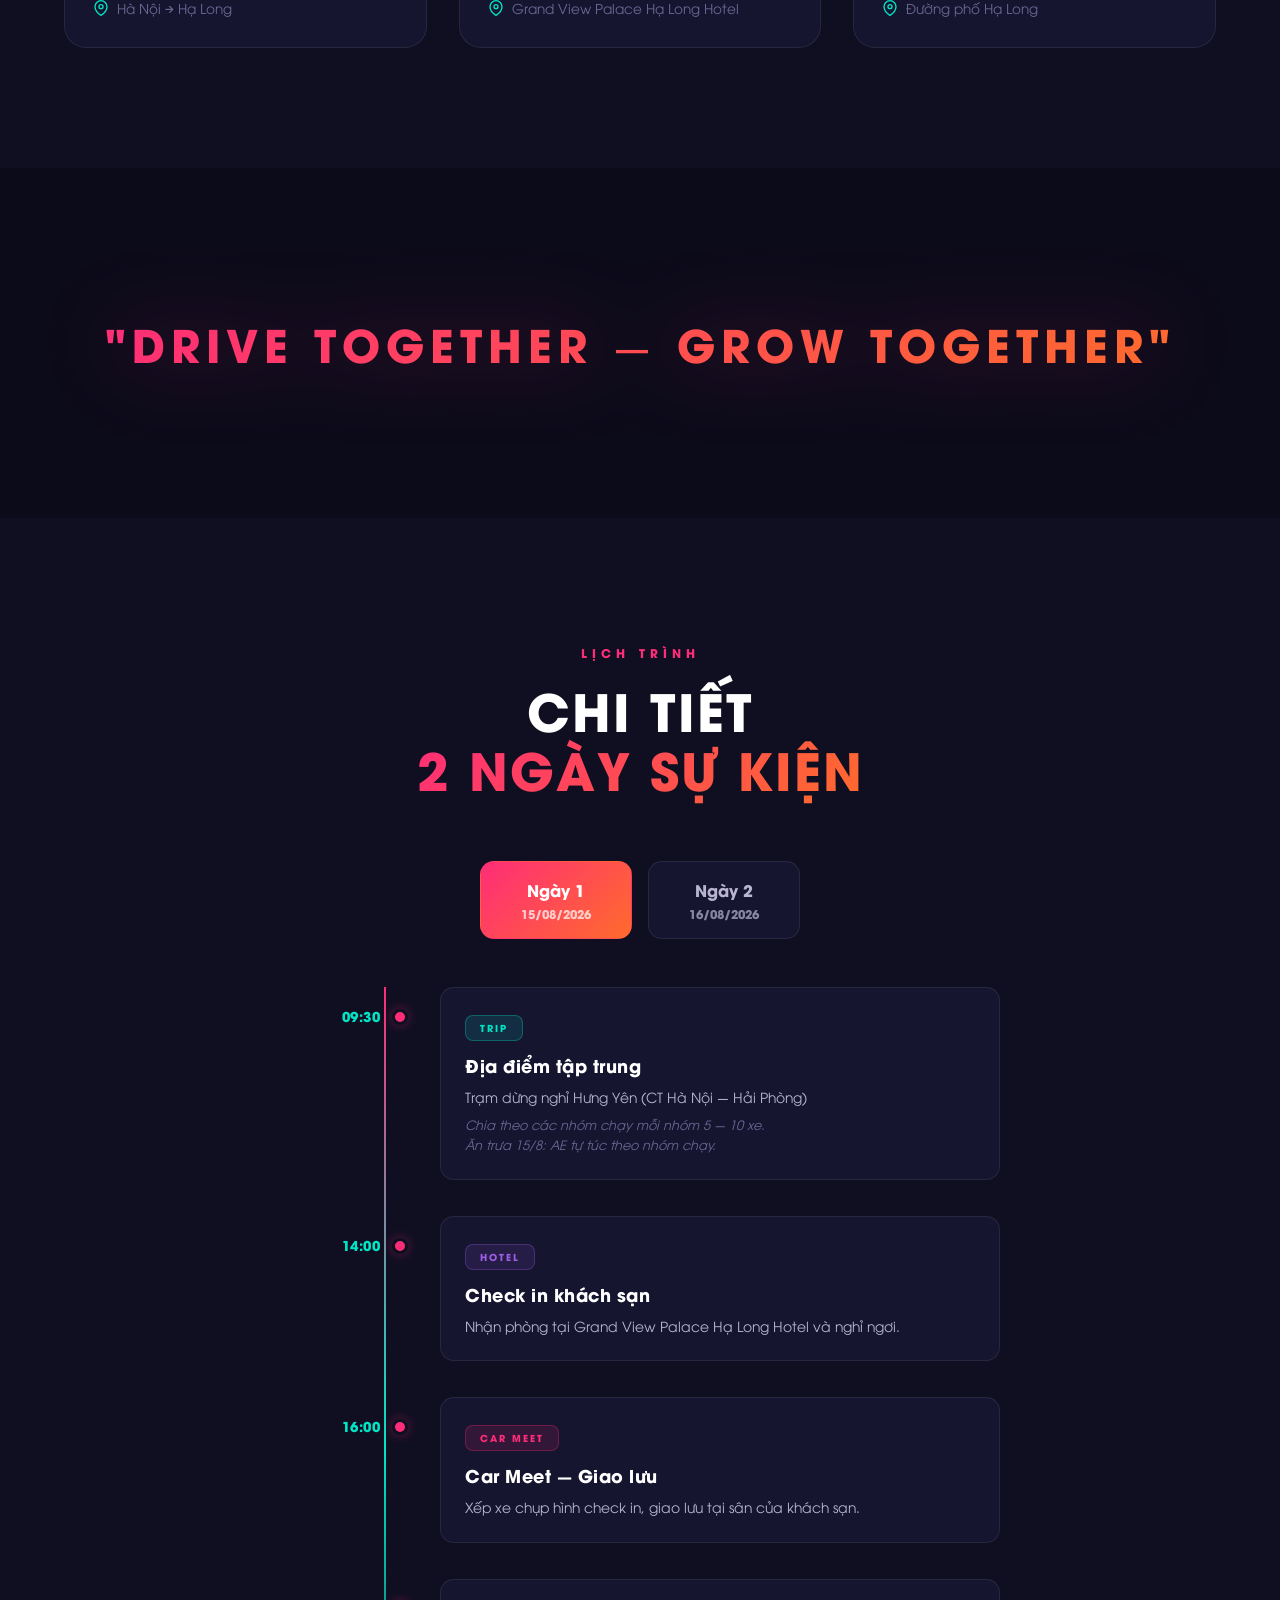
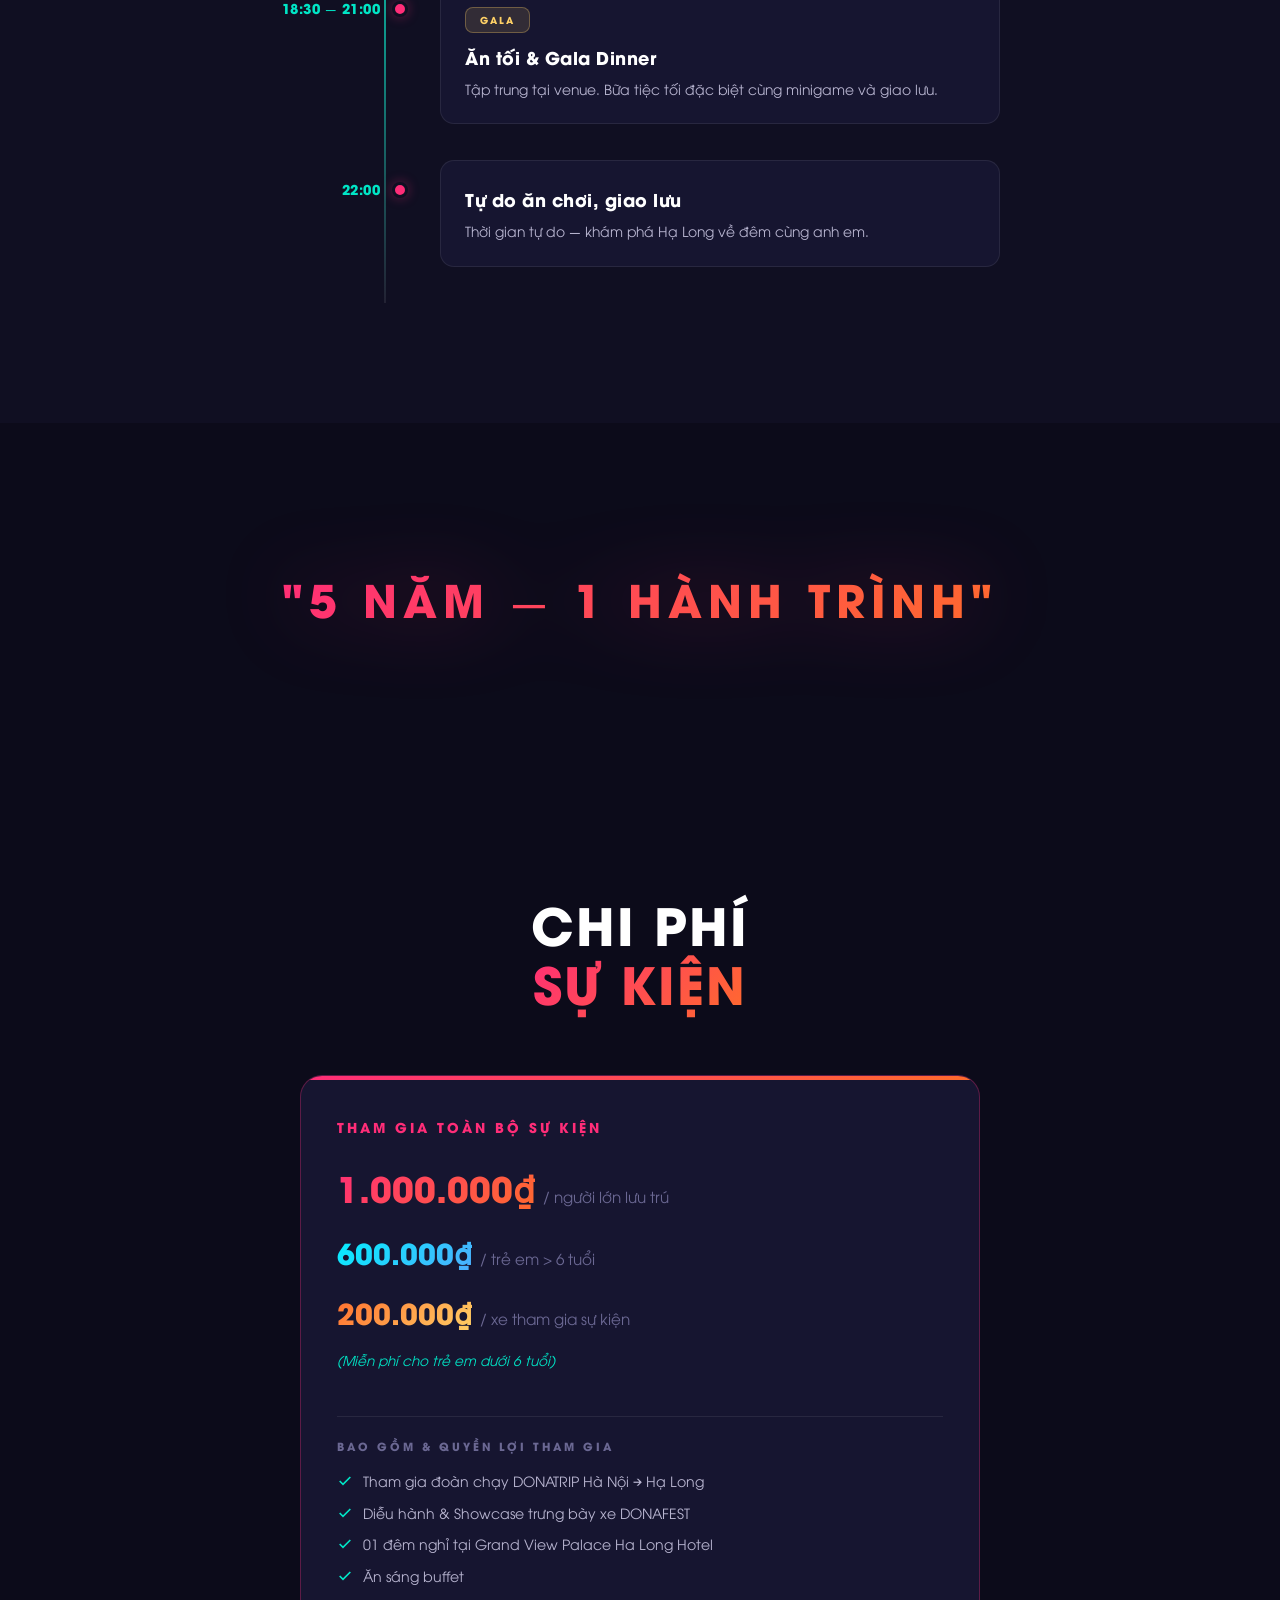
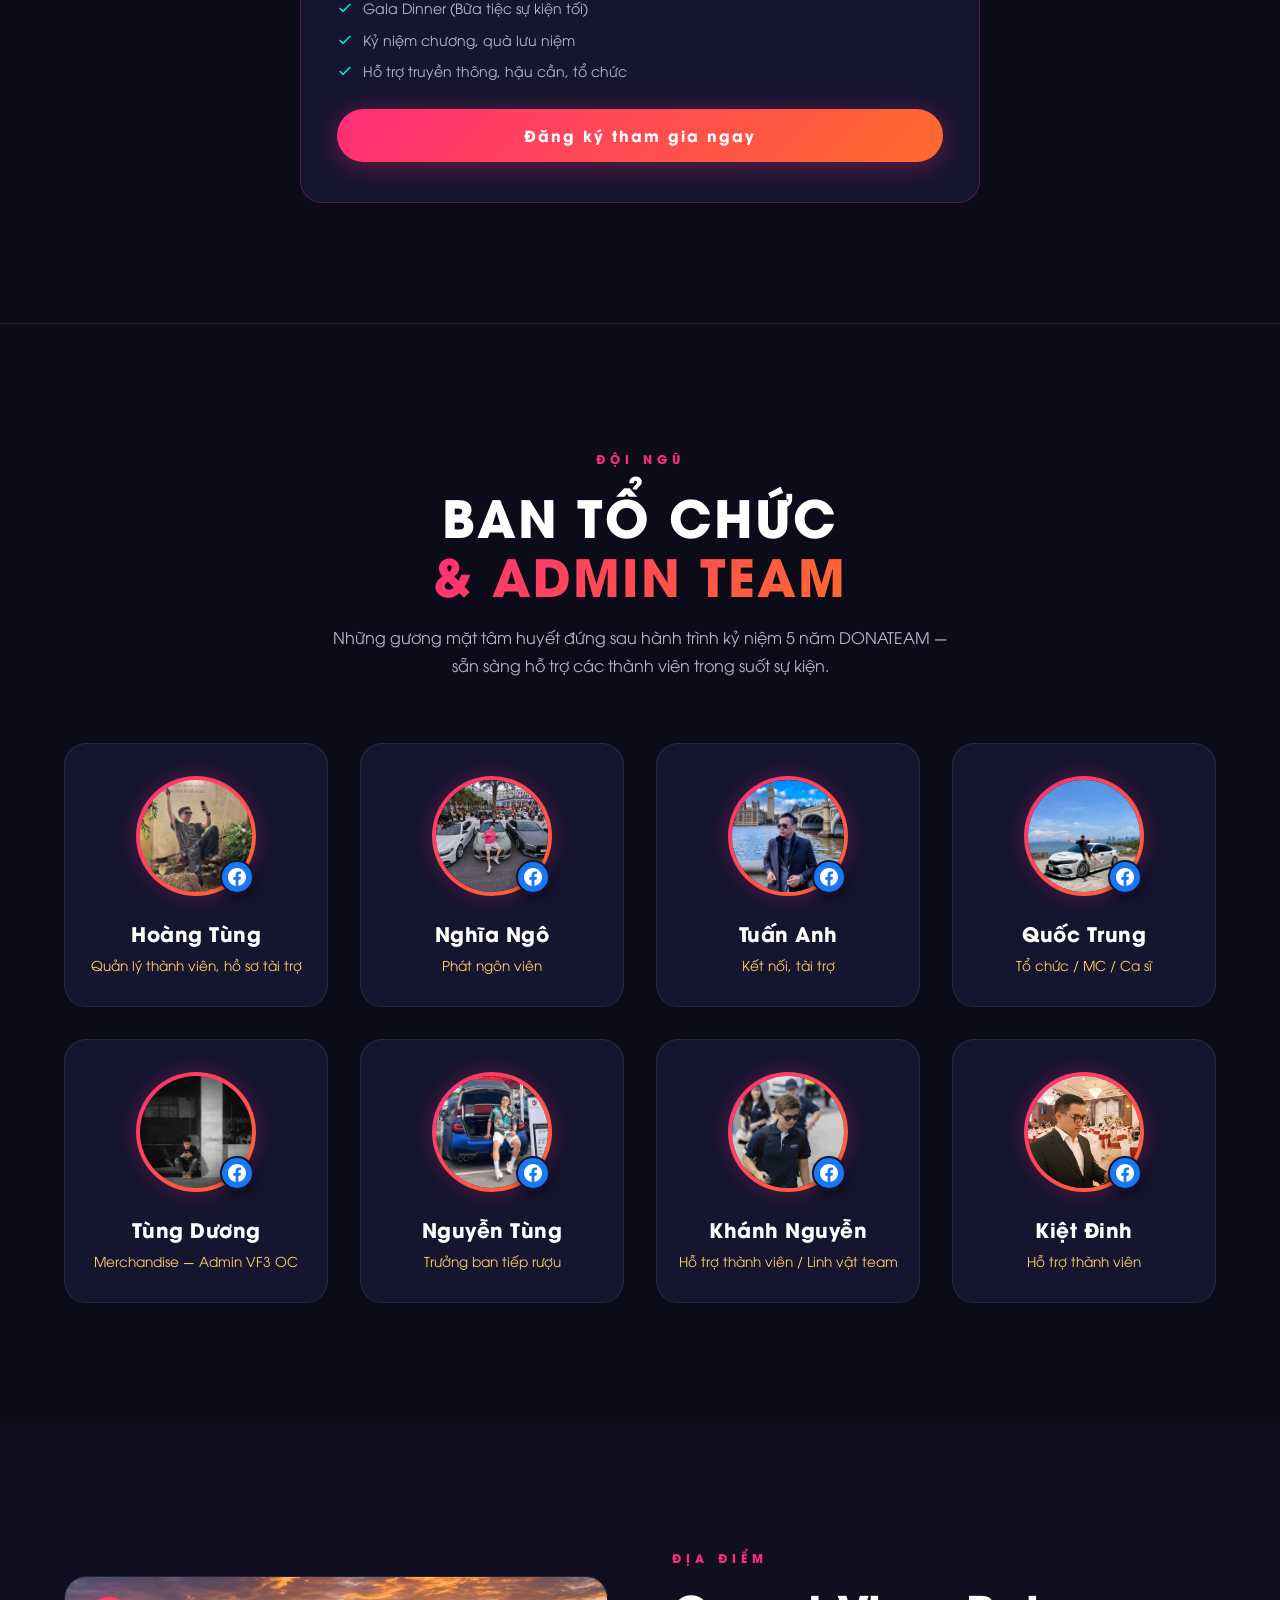
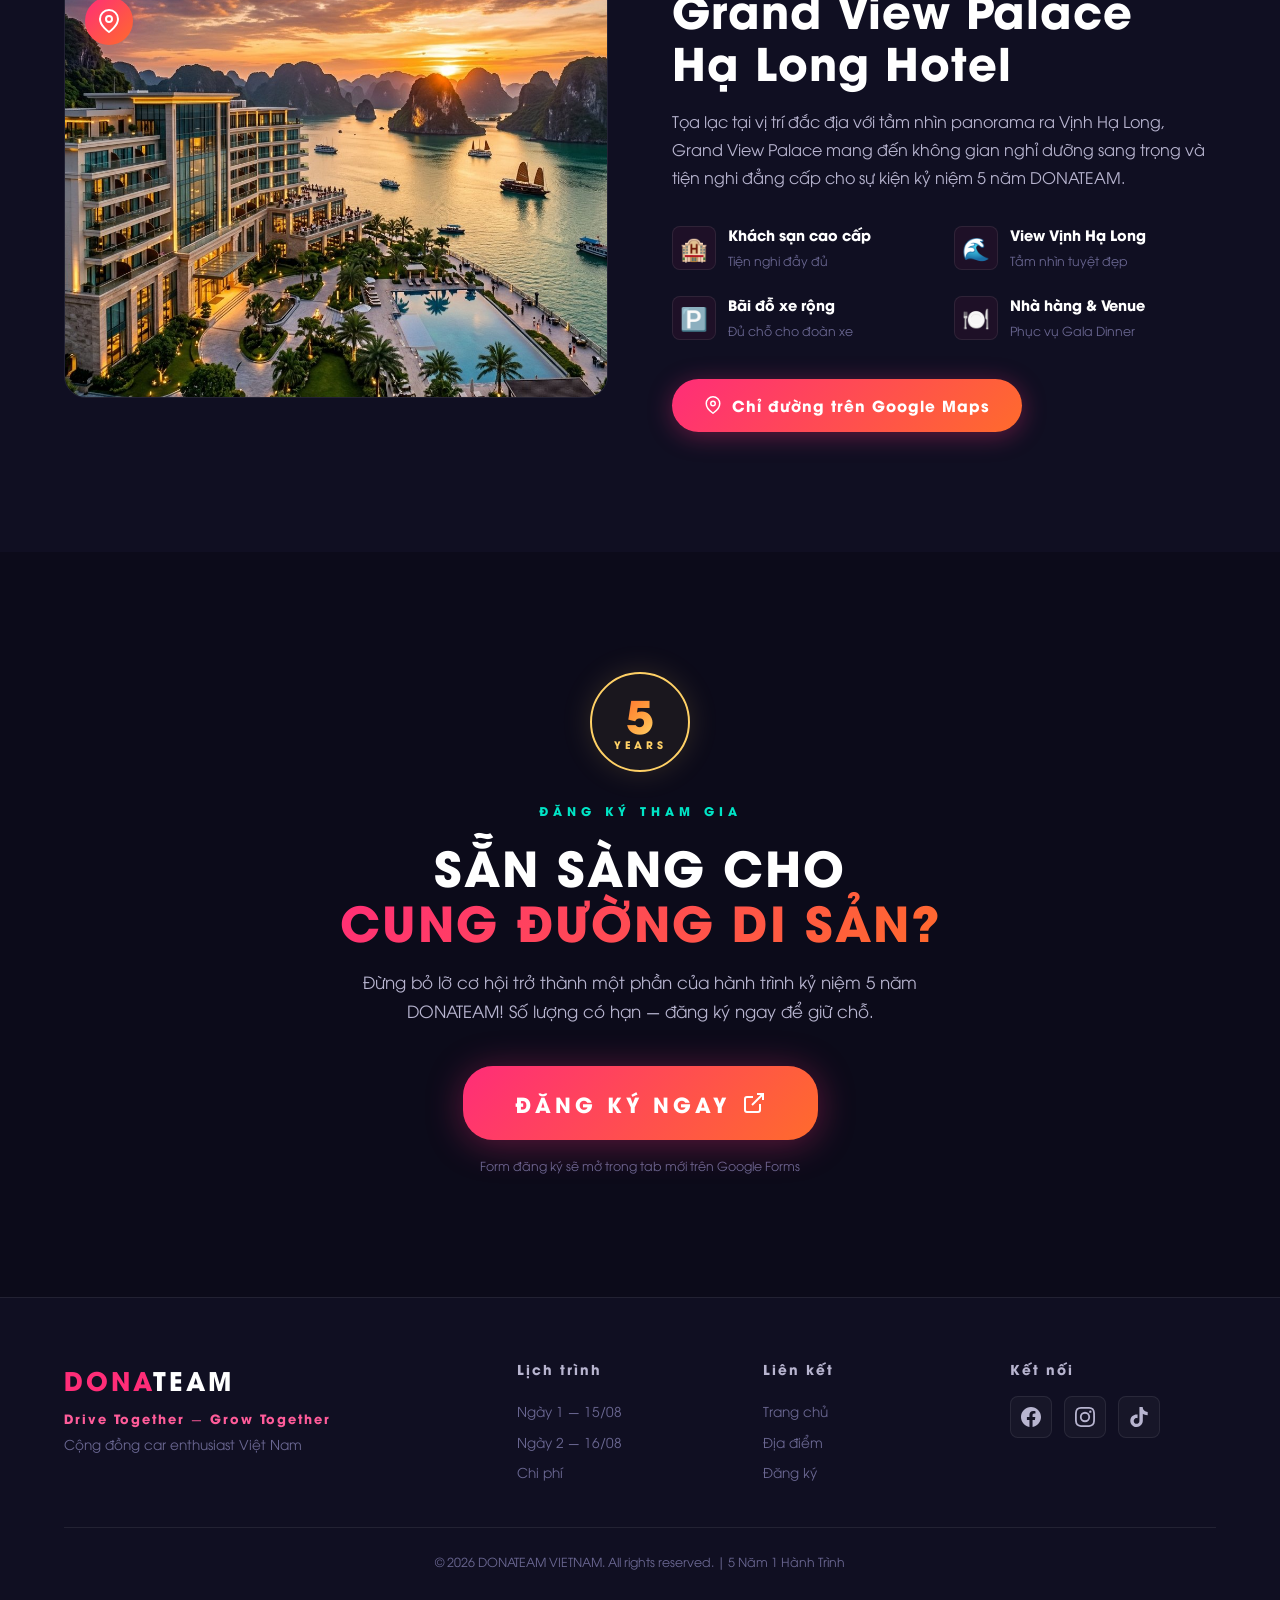
==== commit 1703d2de: "Update pricing rates: add 200k/xe tham gia su kien and người lớn lưu trú label" ====
--- a/index.html
+++ b/index.html
@@ -449,11 +449,15 @@
                     <div class="price-rates">
                         <div class="rate-item">
                             <span class="rate-number">1.000.000₫</span>
-                            <span class="rate-label">/ người lớn</span>
+                            <span class="rate-label">/ người lớn lưu trú</span>
                         </div>
                         <div class="rate-item">
                             <span class="rate-number sub">600.000₫</span>
                             <span class="rate-label">/ trẻ em > 6 tuổi</span>
+                        </div>
+                        <div class="rate-item">
+                            <span class="rate-number sub2">200.000₫</span>
+                            <span class="rate-label">/ xe tham gia sự kiện</span>
                         </div>
                         <div class="rate-note">(Miễn phí cho trẻ em dưới 6 tuổi)</div>
                     </div>
--- a/style.css
+++ b/style.css
@@ -1272,6 +1272,14 @@
     background-clip: text;
 }
 
+.rate-number.sub2 {
+    font-size: 1.8rem;
+    background: linear-gradient(135deg, #ff6b2c, #ffd166);
+    -webkit-background-clip: text;
+    -webkit-text-fill-color: transparent;
+    background-clip: text;
+}
+
 .rate-label {
     font-family: var(--font-body);
     font-size: 0.95rem;
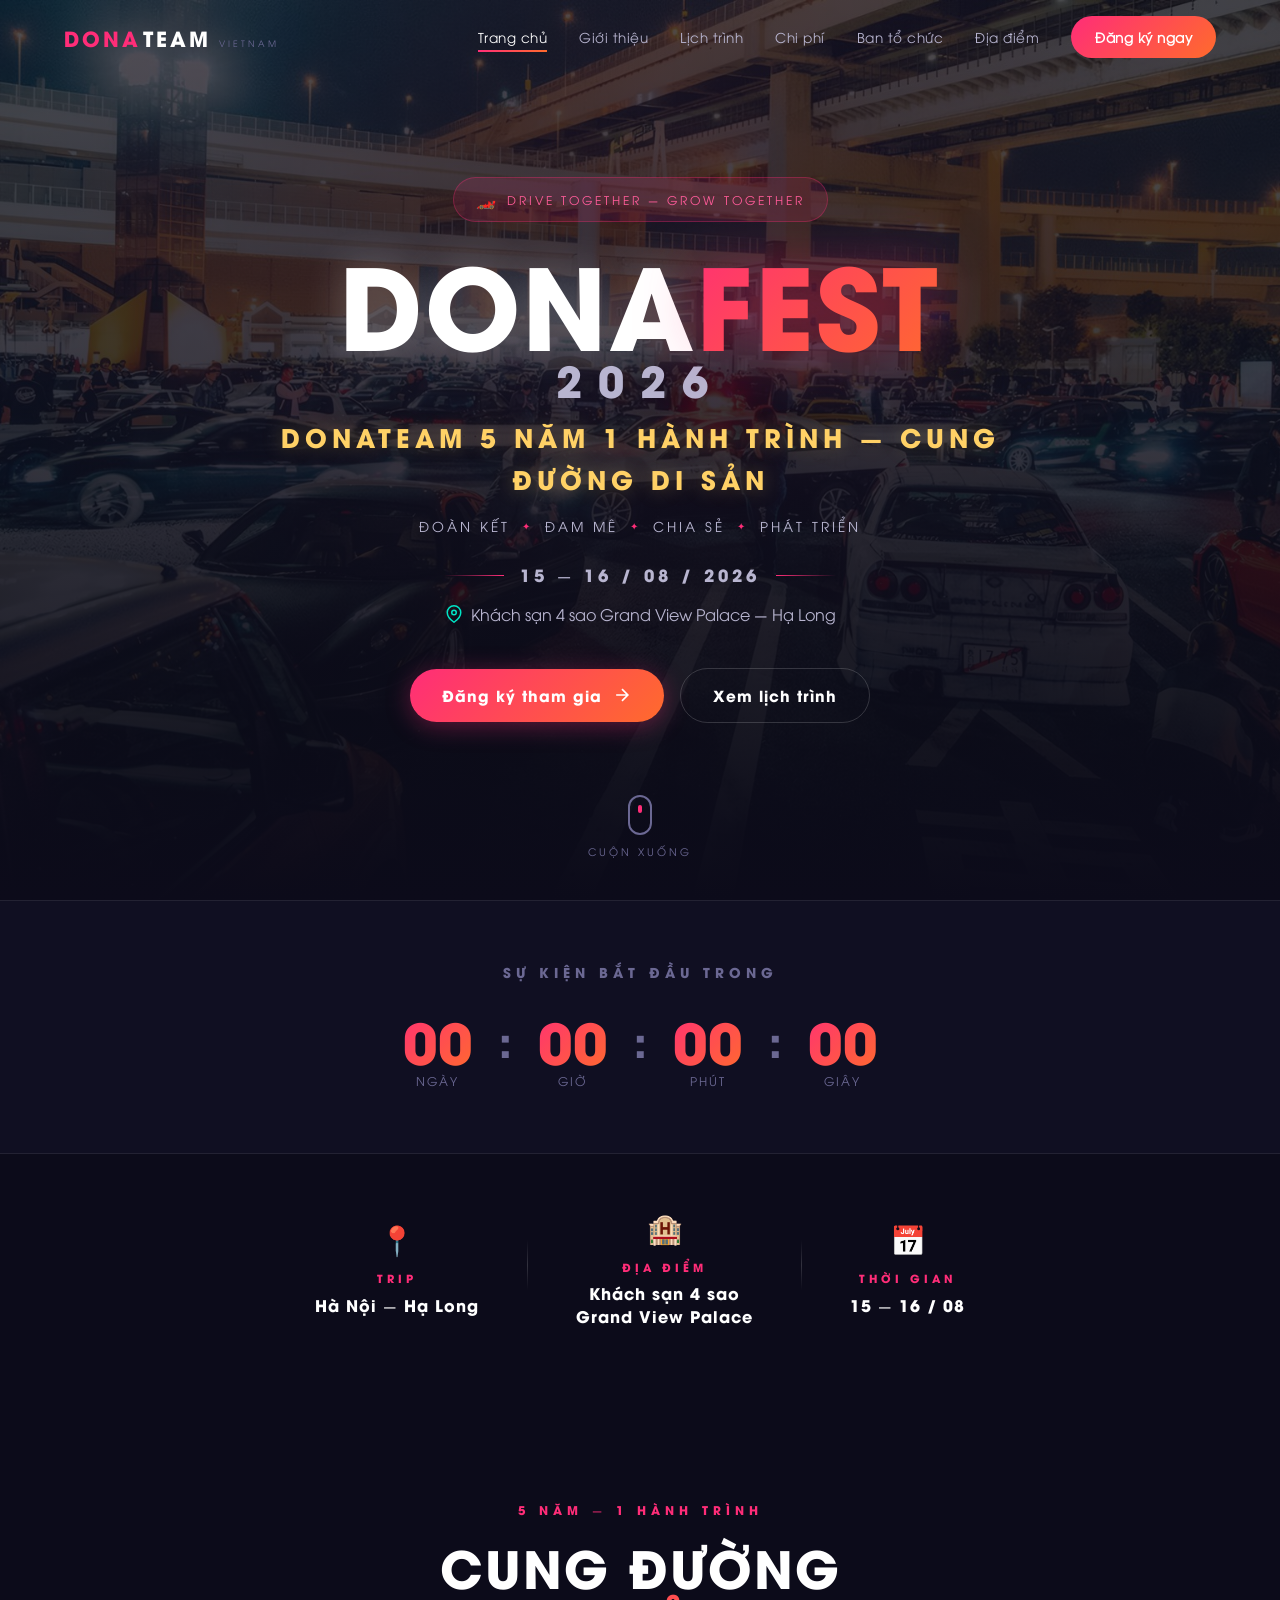
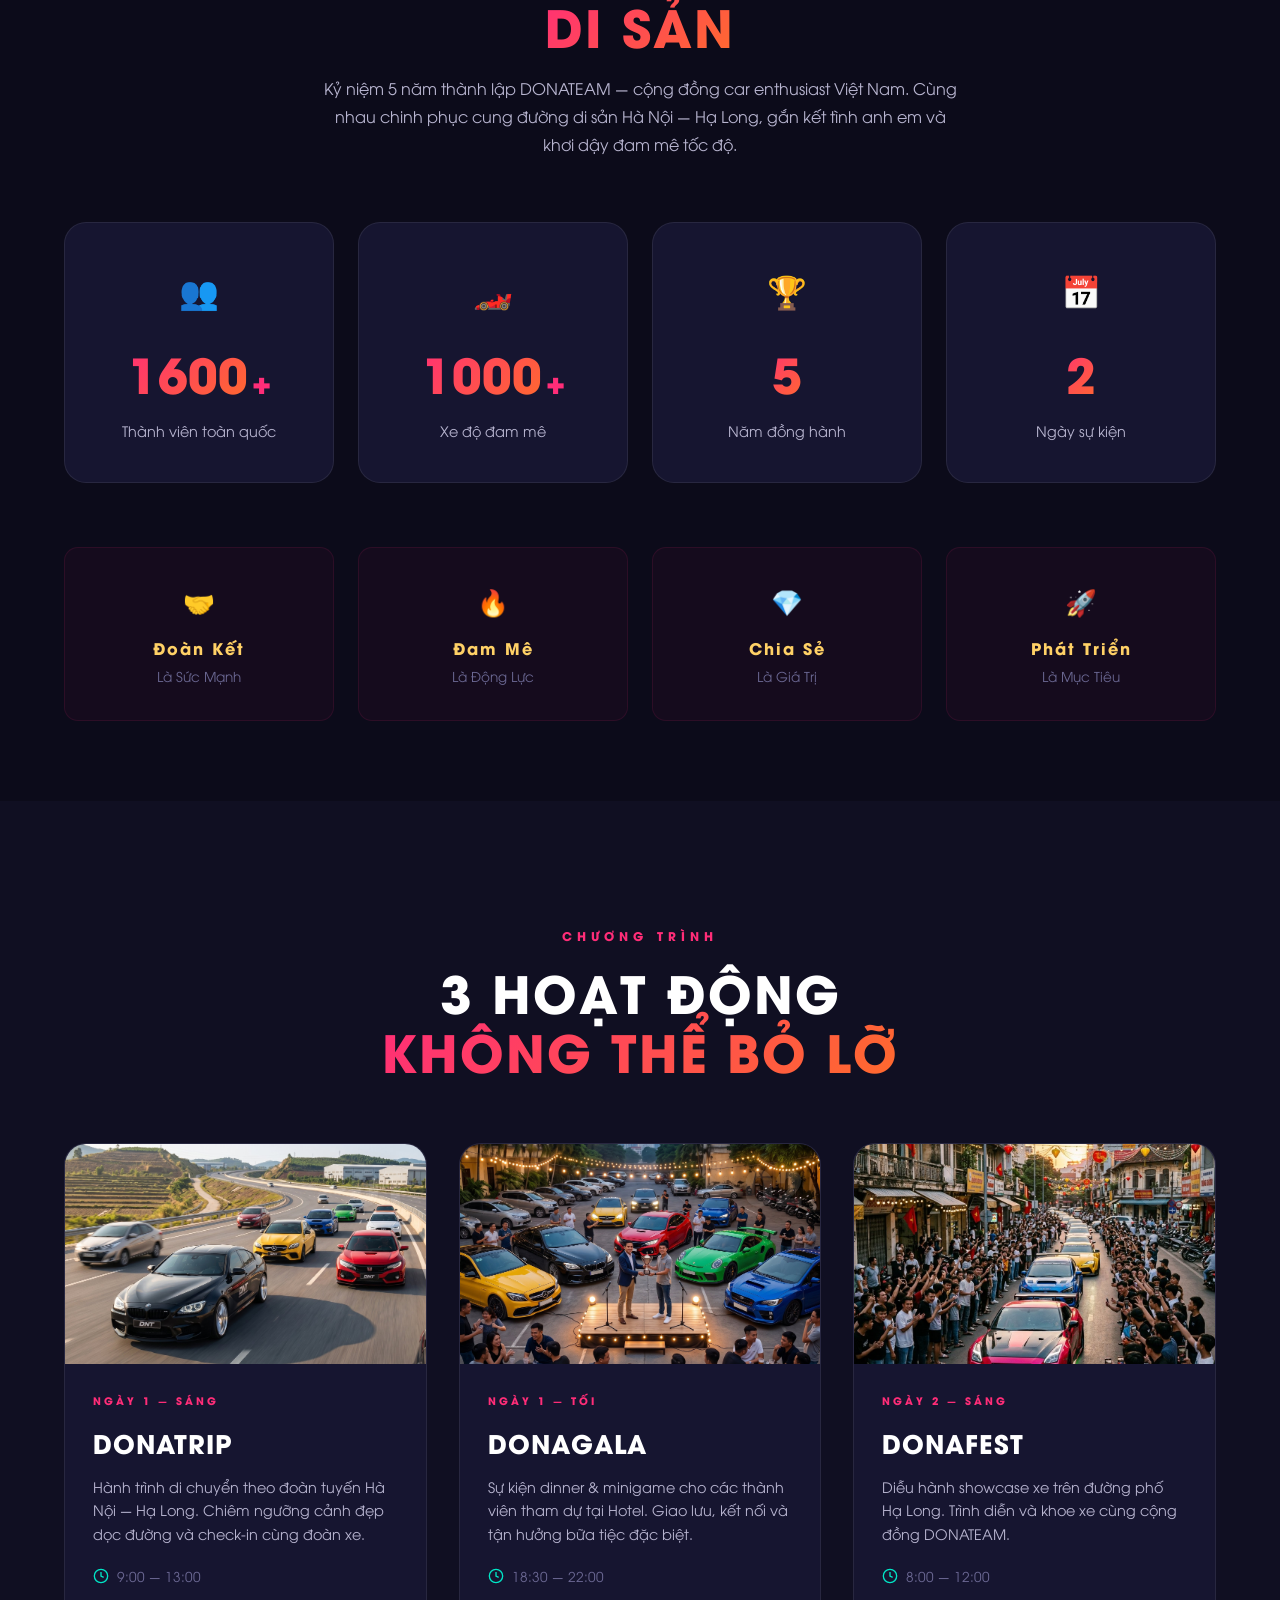
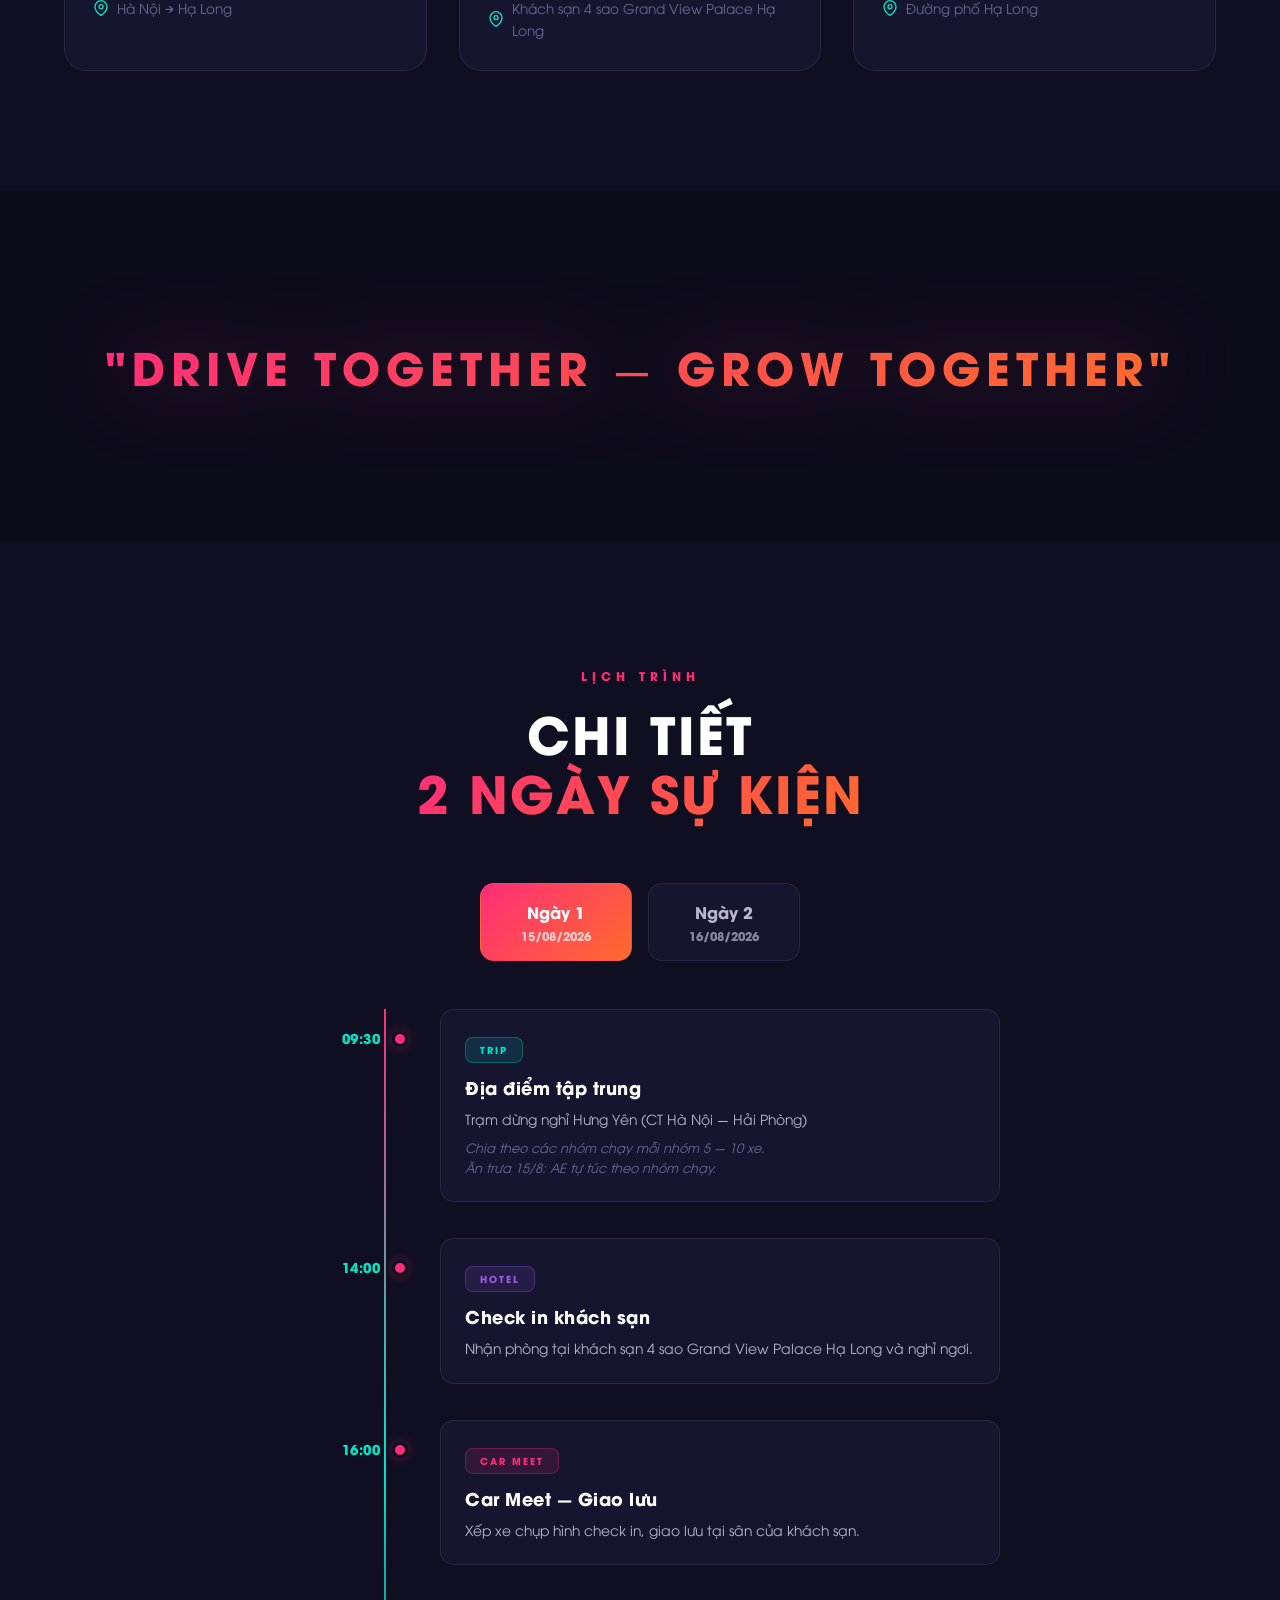
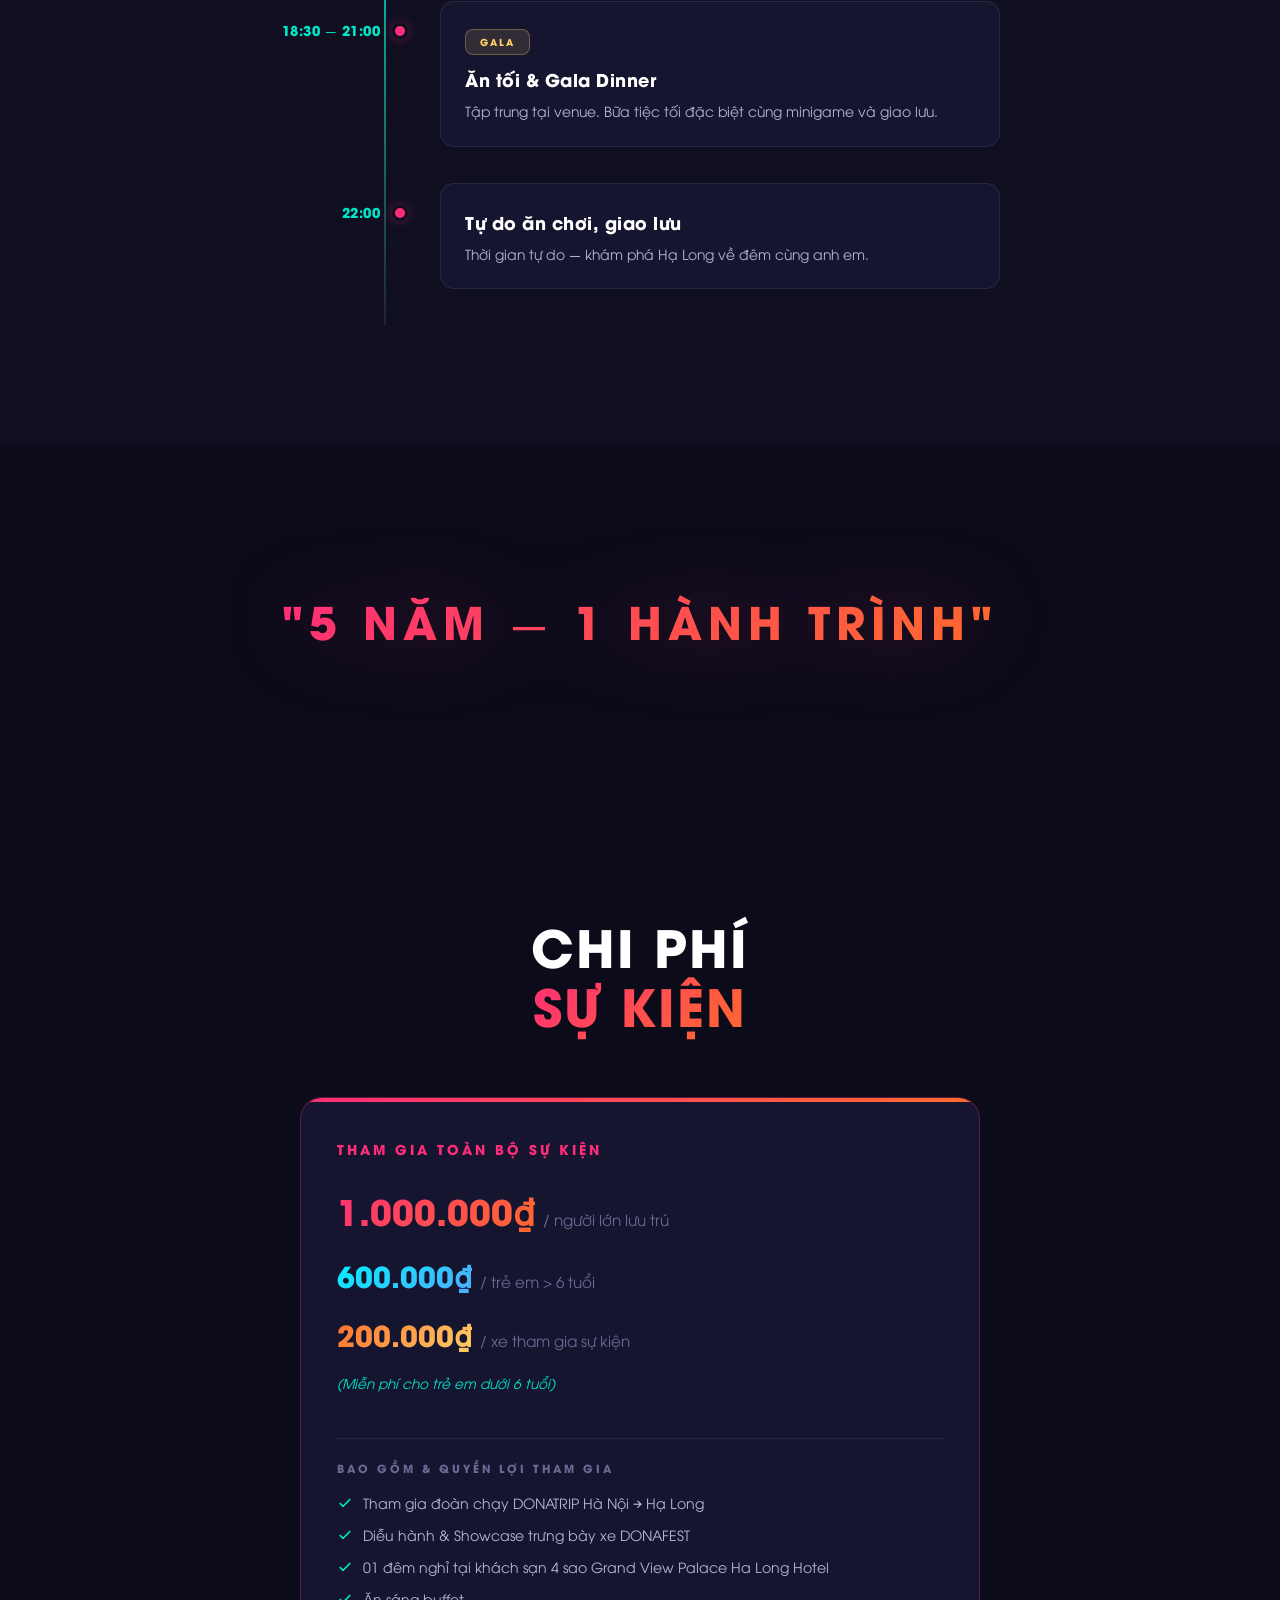
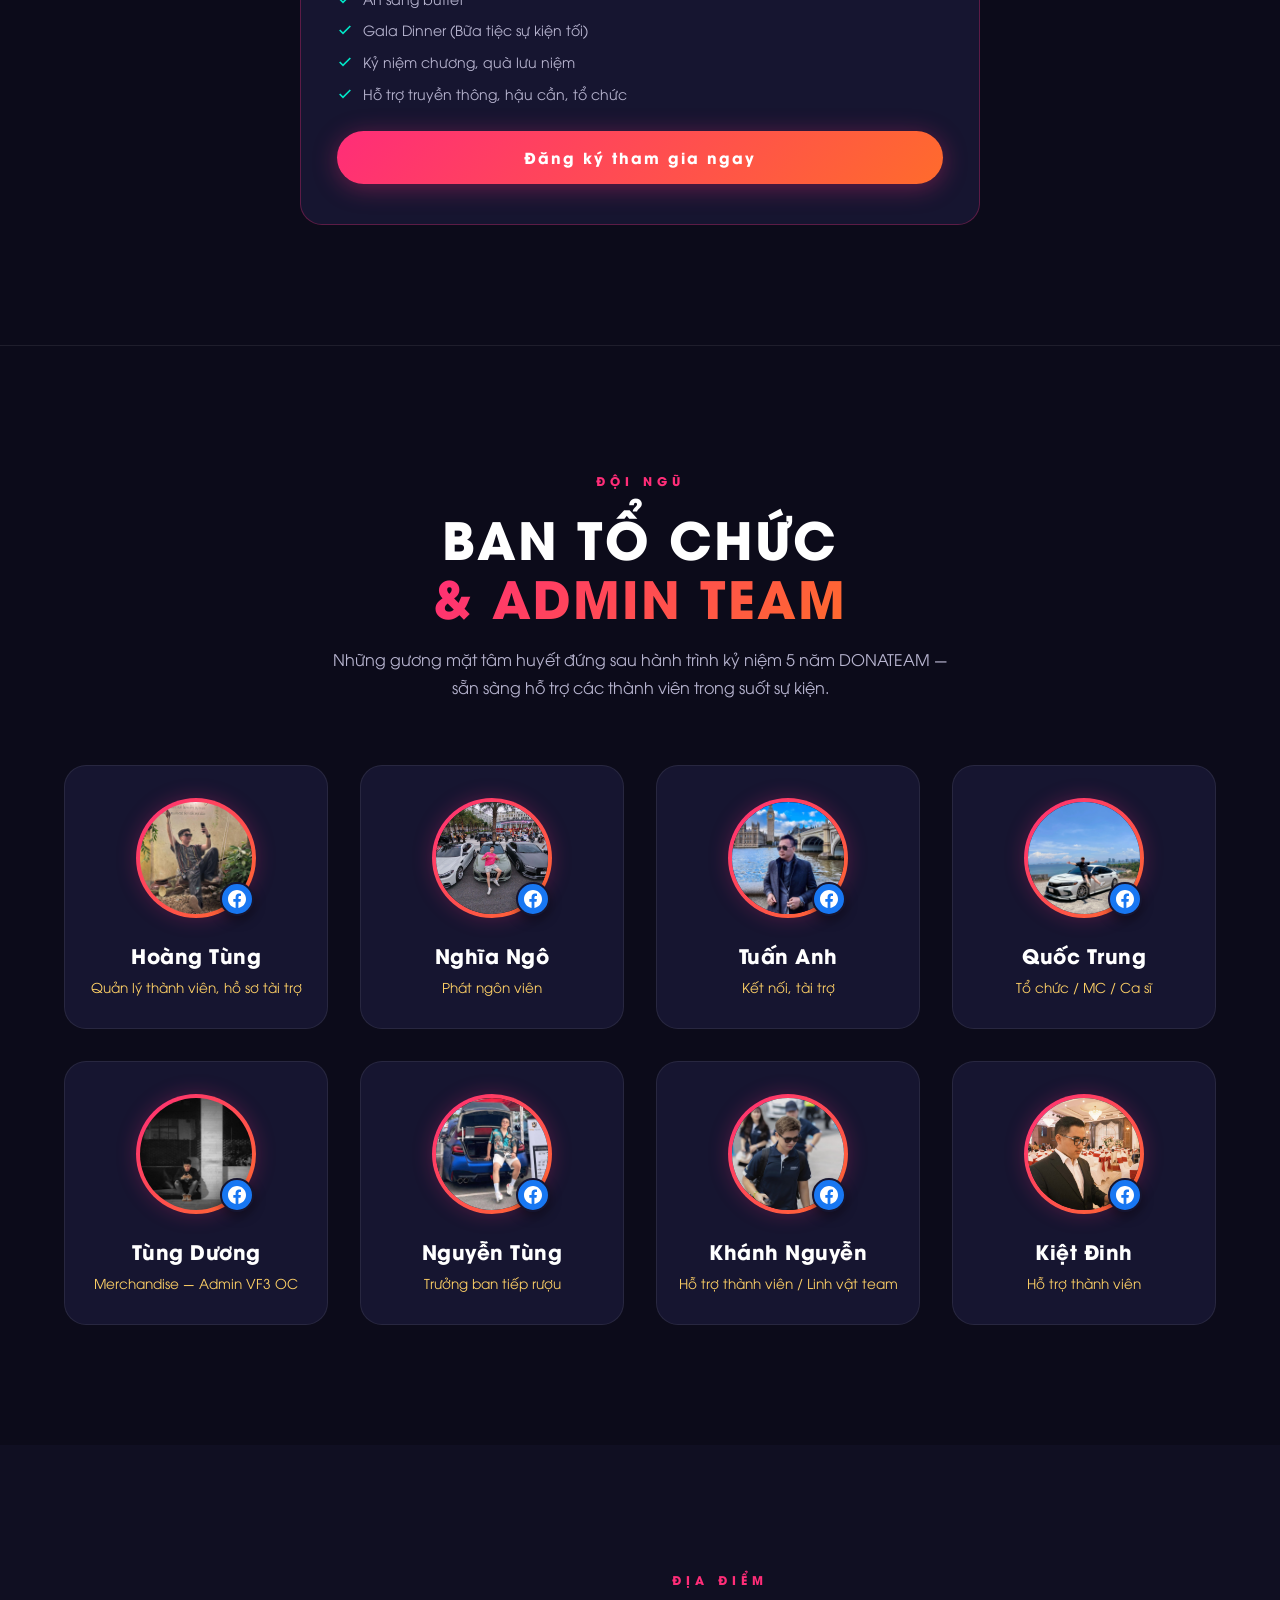
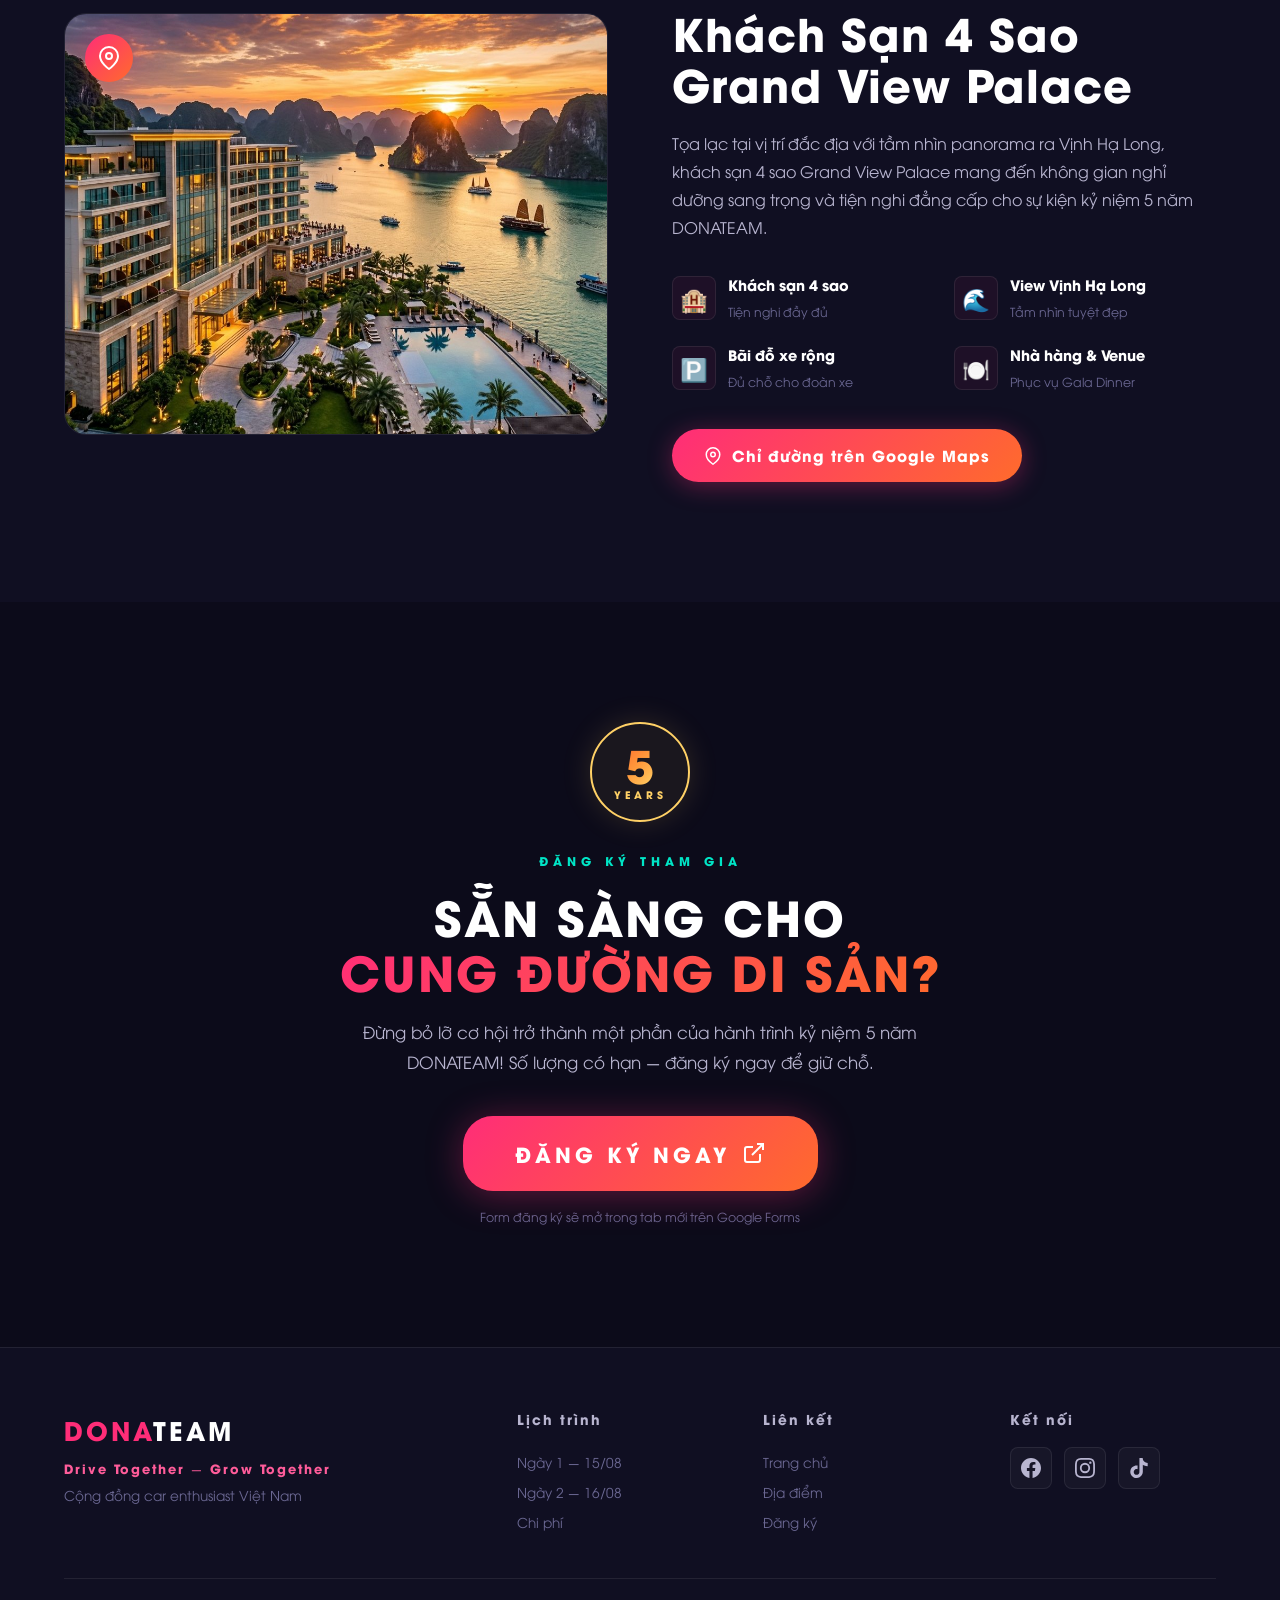
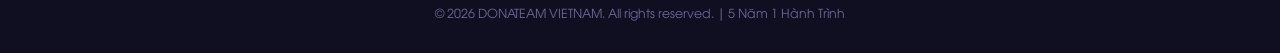
==== commit af6436f9: "Add 4 sao designation to Grand View Palace across site and update venue features" ====
--- a/index.html
+++ b/index.html
@@ -4,7 +4,7 @@
     <meta charset="UTF-8">
     <meta name="viewport" content="width=device-width, initial-scale=1.0">
     <title>DONATEAM 5 NĂM 1 HÀNH TRÌNH | Cung Đường Di Sản 2026</title>
-    <meta name="description" content="CUNG ĐƯỜNG DI SẢN - DONATEAM 5 Năm 1 Hành Trình. 15-16/08/2026 tại Grand View Palace Hạ Long Hotel. Đoàn Kết - Đam Mê - Chia Sẻ - Phát Triển.">
+    <meta name="description" content="CUNG ĐƯỜNG DI SẢN - DONATEAM 5 Năm 1 Hành Trình. 15-16/08/2026 tại Khách sạn 4 sao Grand View Palace Hạ Long Hotel. Đoàn Kết - Đam Mê - Chia Sẻ - Phát Triển.">
     <link rel="preconnect" href="https://fonts.googleapis.com">
     <link rel="preconnect" href="https://fonts.gstatic.com" crossorigin>
     <link href="https://fonts.googleapis.com/css2?family=Outfit:wght@300;400;500;600;700;800;900&display=swap" rel="stylesheet">
@@ -80,7 +80,7 @@
             </div>
             <p class="hero-location" data-aos="fade-up" data-aos-delay="350">
                 <svg width="18" height="18" viewBox="0 0 24 24" fill="none" stroke="currentColor" stroke-width="2"><path d="M21 10c0 7-9 13-9 13s-9-6-9-13a9 9 0 0 1 18 0z"/><circle cx="12" cy="10" r="3"/></svg>
-                Grand View Palace — Hạ Long Hotel
+                Khách sạn 4 sao Grand View Palace — Hạ Long
             </p>
             <div class="hero-actions" data-aos="fade-up" data-aos-delay="400">
                 <a href="https://forms.gle/673nqzmUmNBtWTTA6" target="_blank" rel="noopener noreferrer" class="btn btn-primary">
@@ -143,7 +143,7 @@
                 <div class="info-item" data-aos="fade-up" data-aos-delay="100">
                     <div class="info-icon">🏨</div>
                     <div class="info-label">ĐỊA ĐIỂM</div>
-                    <div class="info-value">Grand View Palace<br>Hạ Long Hotel</div>
+                    <div class="info-value">Khách sạn 4 sao<br>Grand View Palace</div>
                 </div>
                 <div class="info-divider"></div>
                 <div class="info-item" data-aos="fade-up" data-aos-delay="200">
@@ -273,7 +273,7 @@
                             </div>
                             <div class="event-detail">
                                 <svg width="16" height="16" viewBox="0 0 24 24" fill="none" stroke="currentColor" stroke-width="2"><path d="M21 10c0 7-9 13-9 13s-9-6-9-13a9 9 0 0 1 18 0z"/><circle cx="12" cy="10" r="3"/></svg>
-                                <span>Grand View Palace Hạ Long Hotel</span>
+                                <span>Khách sạn 4 sao Grand View Palace Hạ Long</span>
                             </div>
                         </div>
                     </div>
@@ -352,7 +352,7 @@
                             <div class="timeline-card">
                                 <div class="timeline-badge hotel">HOTEL</div>
                                 <h4>Check in khách sạn</h4>
-                                <p>Nhận phòng tại Grand View Palace Hạ Long Hotel và nghỉ ngơi.</p>
+                                <p>Nhận phòng tại khách sạn 4 sao Grand View Palace Hạ Long và nghỉ ngơi.</p>
                             </div>
                         </div>
                         <div class="timeline-item" data-aos="fade-right" data-aos-delay="200">
@@ -388,7 +388,7 @@
                             <div class="timeline-card">
                                 <div class="timeline-badge hotel">HOTEL</div>
                                 <h4>Ăn sáng buffet tại khách sạn</h4>
-                                <p>Bắt đầu ngày mới với bữa sáng buffet tại Grand View Palace.</p>
+                                <p>Bắt đầu ngày mới với bữa sáng buffet tại khách sạn 4 sao Grand View Palace.</p>
                             </div>
                         </div>
                         <div class="timeline-item" data-aos="fade-right" data-aos-delay="100">
@@ -474,7 +474,7 @@
                         </li>
                         <li>
                             <svg width="16" height="16" viewBox="0 0 24 24" fill="none" stroke="currentColor" stroke-width="2.5"><polyline points="20 6 9 17 4 12"/></svg>
-                            01 đêm nghỉ tại Grand View Palace Ha Long Hotel
+                            01 đêm nghỉ tại khách sạn 4 sao Grand View Palace Ha Long Hotel
                         </li>
                         <li>
                             <svg width="16" height="16" viewBox="0 0 24 24" fill="none" stroke="currentColor" stroke-width="2.5"><polyline points="20 6 9 17 4 12"/></svg>
@@ -637,17 +637,17 @@
                 </div>
                 <div class="venue-info" data-aos="fade-left">
                     <span class="section-tag">ĐỊA ĐIỂM</span>
-                    <h2 class="venue-title">Grand View Palace<br>Hạ Long Hotel</h2>
+                    <h2 class="venue-title">Khách Sạn 4 Sao<br>Grand View Palace</h2>
                     <p class="venue-desc">
                         Tọa lạc tại vị trí đắc địa với tầm nhìn panorama ra Vịnh Hạ Long, 
-                        Grand View Palace mang đến không gian nghỉ dưỡng sang trọng 
+                        khách sạn 4 sao Grand View Palace mang đến không gian nghỉ dưỡng sang trọng 
                         và tiện nghi đẳng cấp cho sự kiện kỷ niệm 5 năm DONATEAM.
                     </p>
                     <div class="venue-features">
                         <div class="venue-feature">
                             <div class="feature-icon">🏨</div>
                             <div>
-                                <strong>Khách sạn cao cấp</strong>
+                                <strong>Khách sạn 4 sao</strong>
                                 <span>Tiện nghi đầy đủ</span>
                             </div>
                         </div>
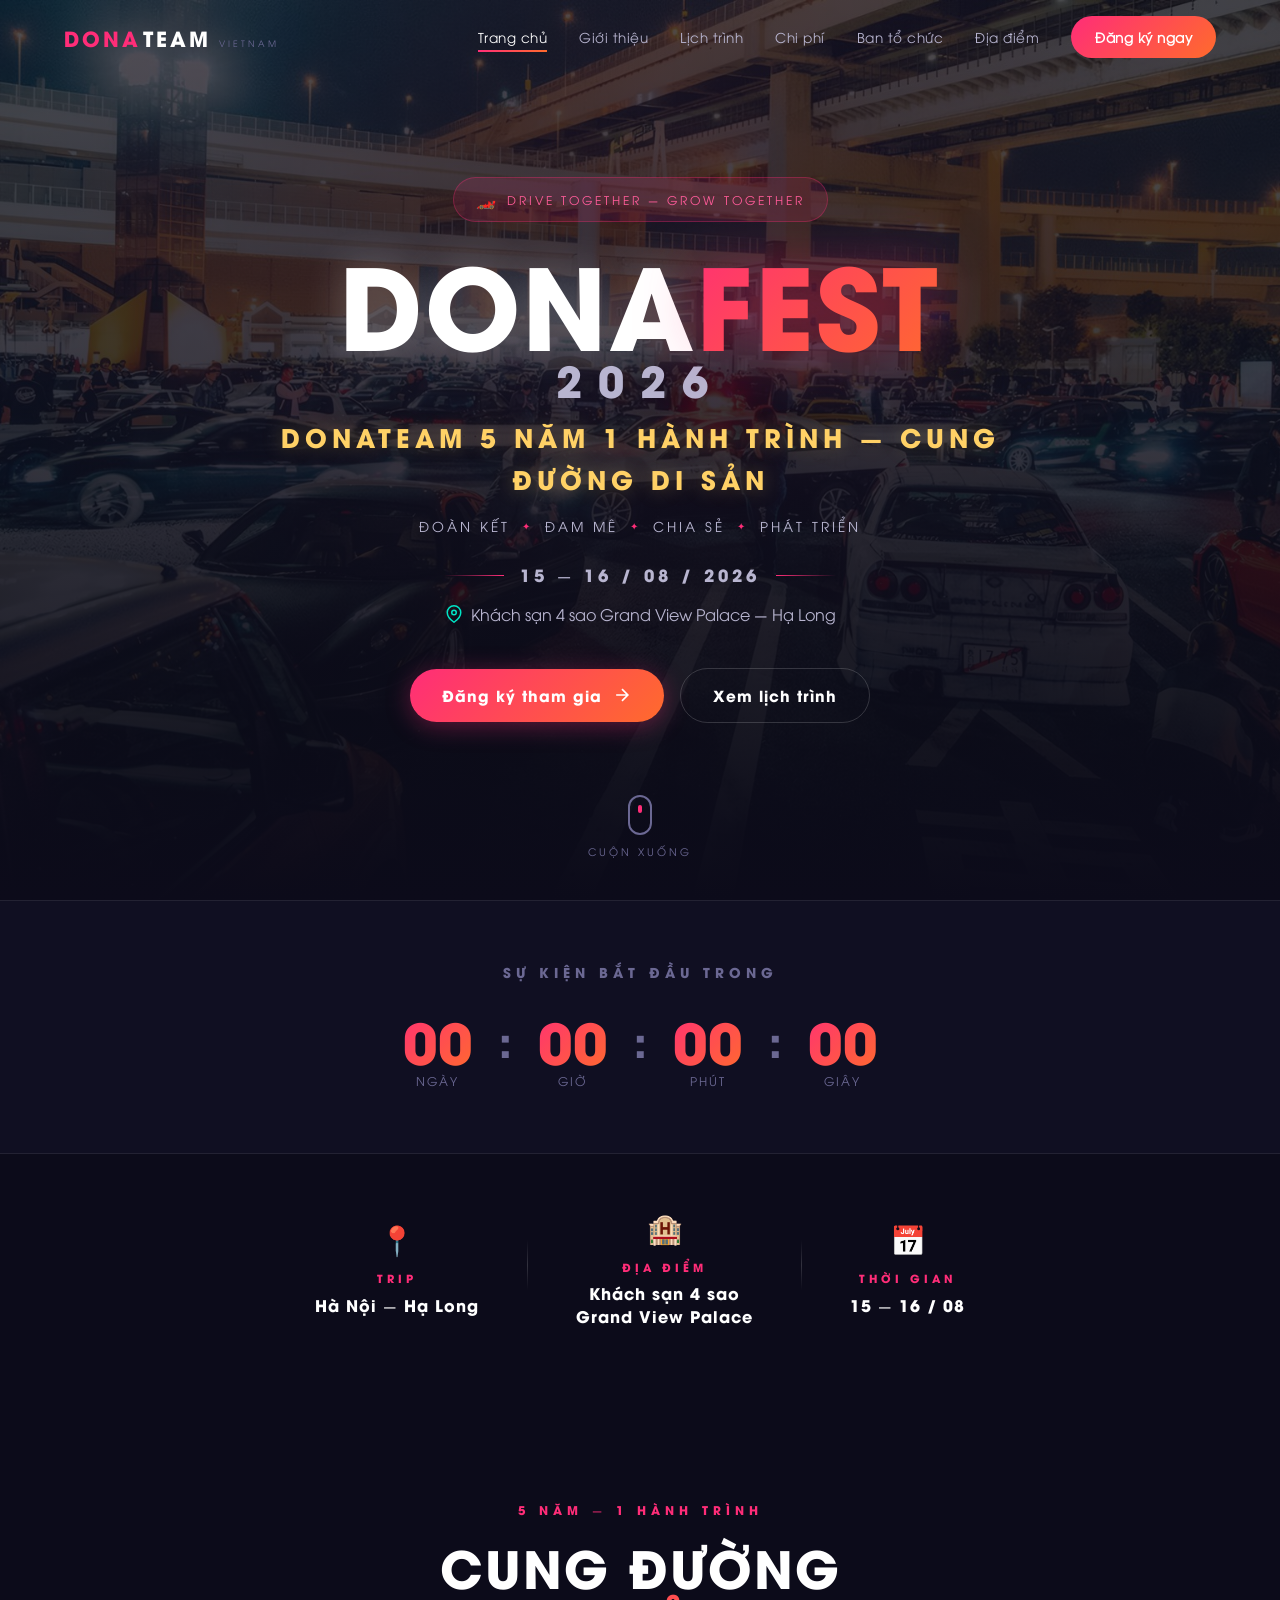
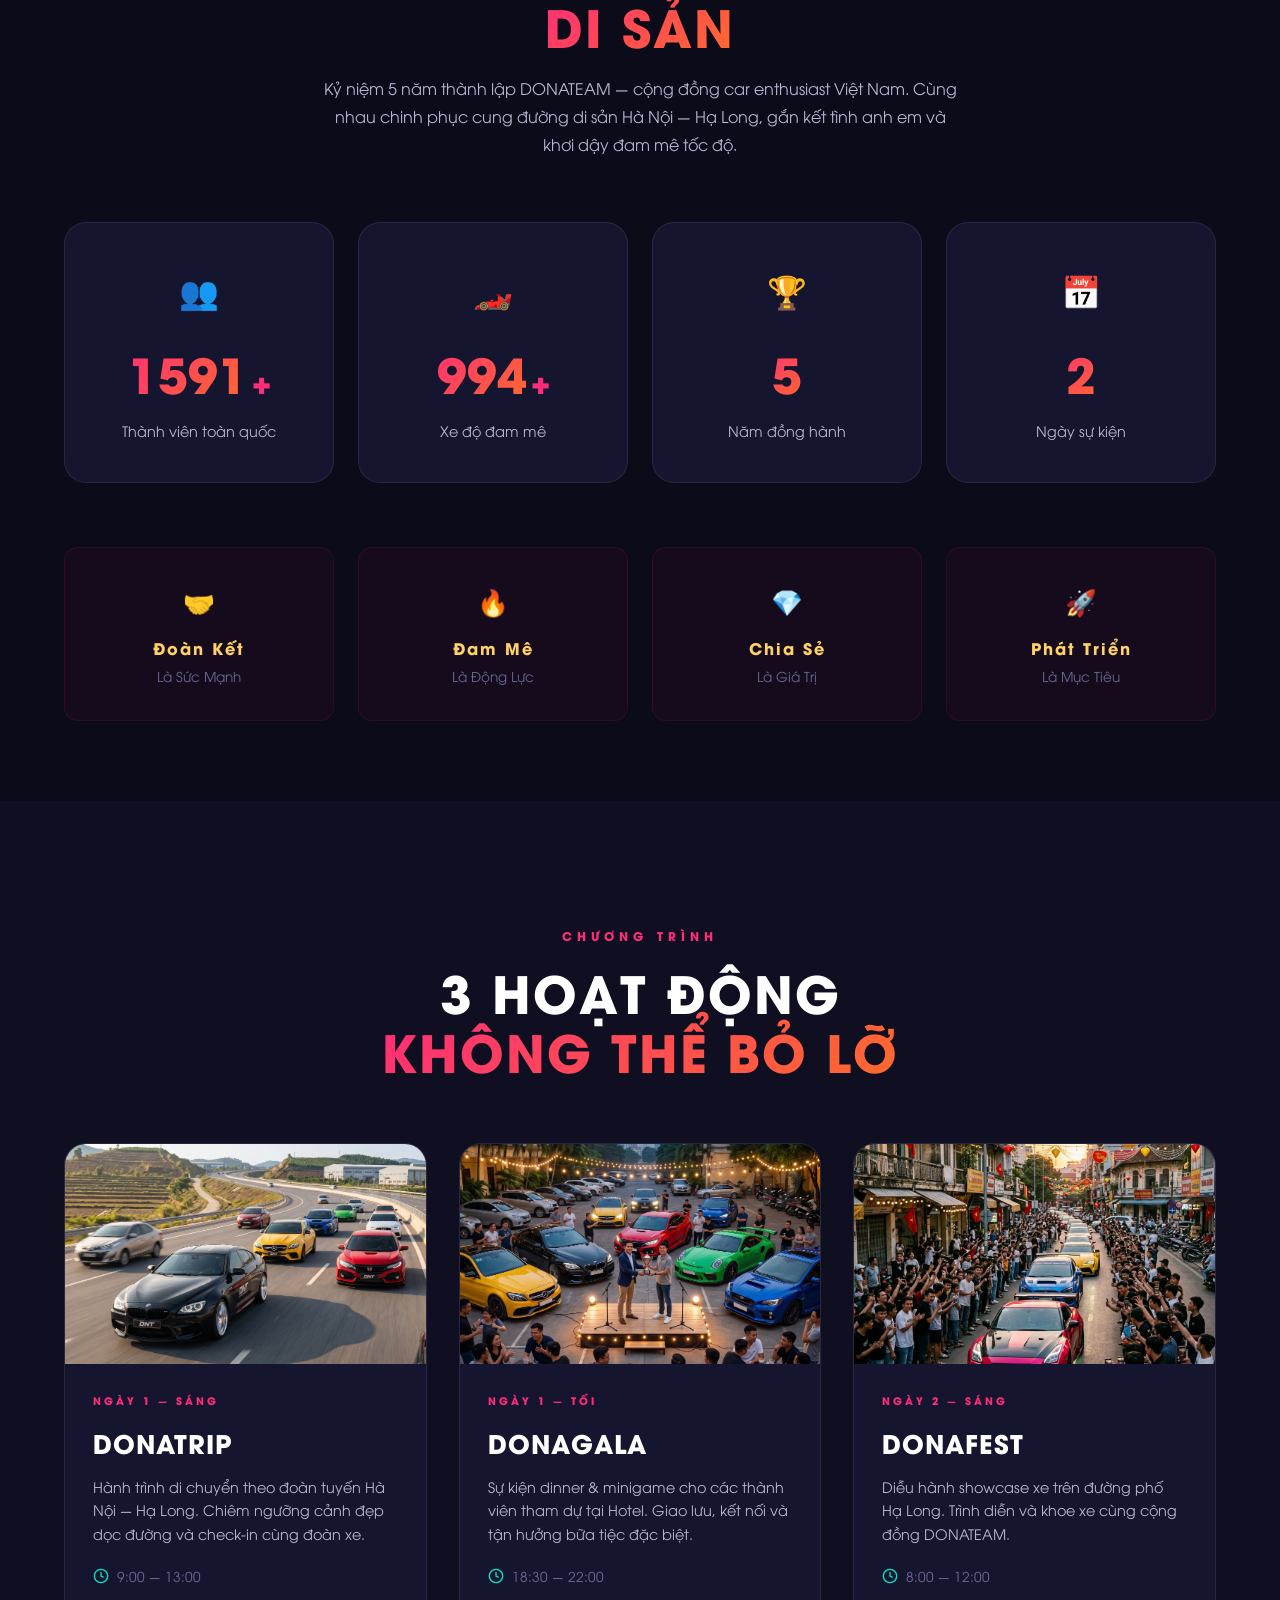
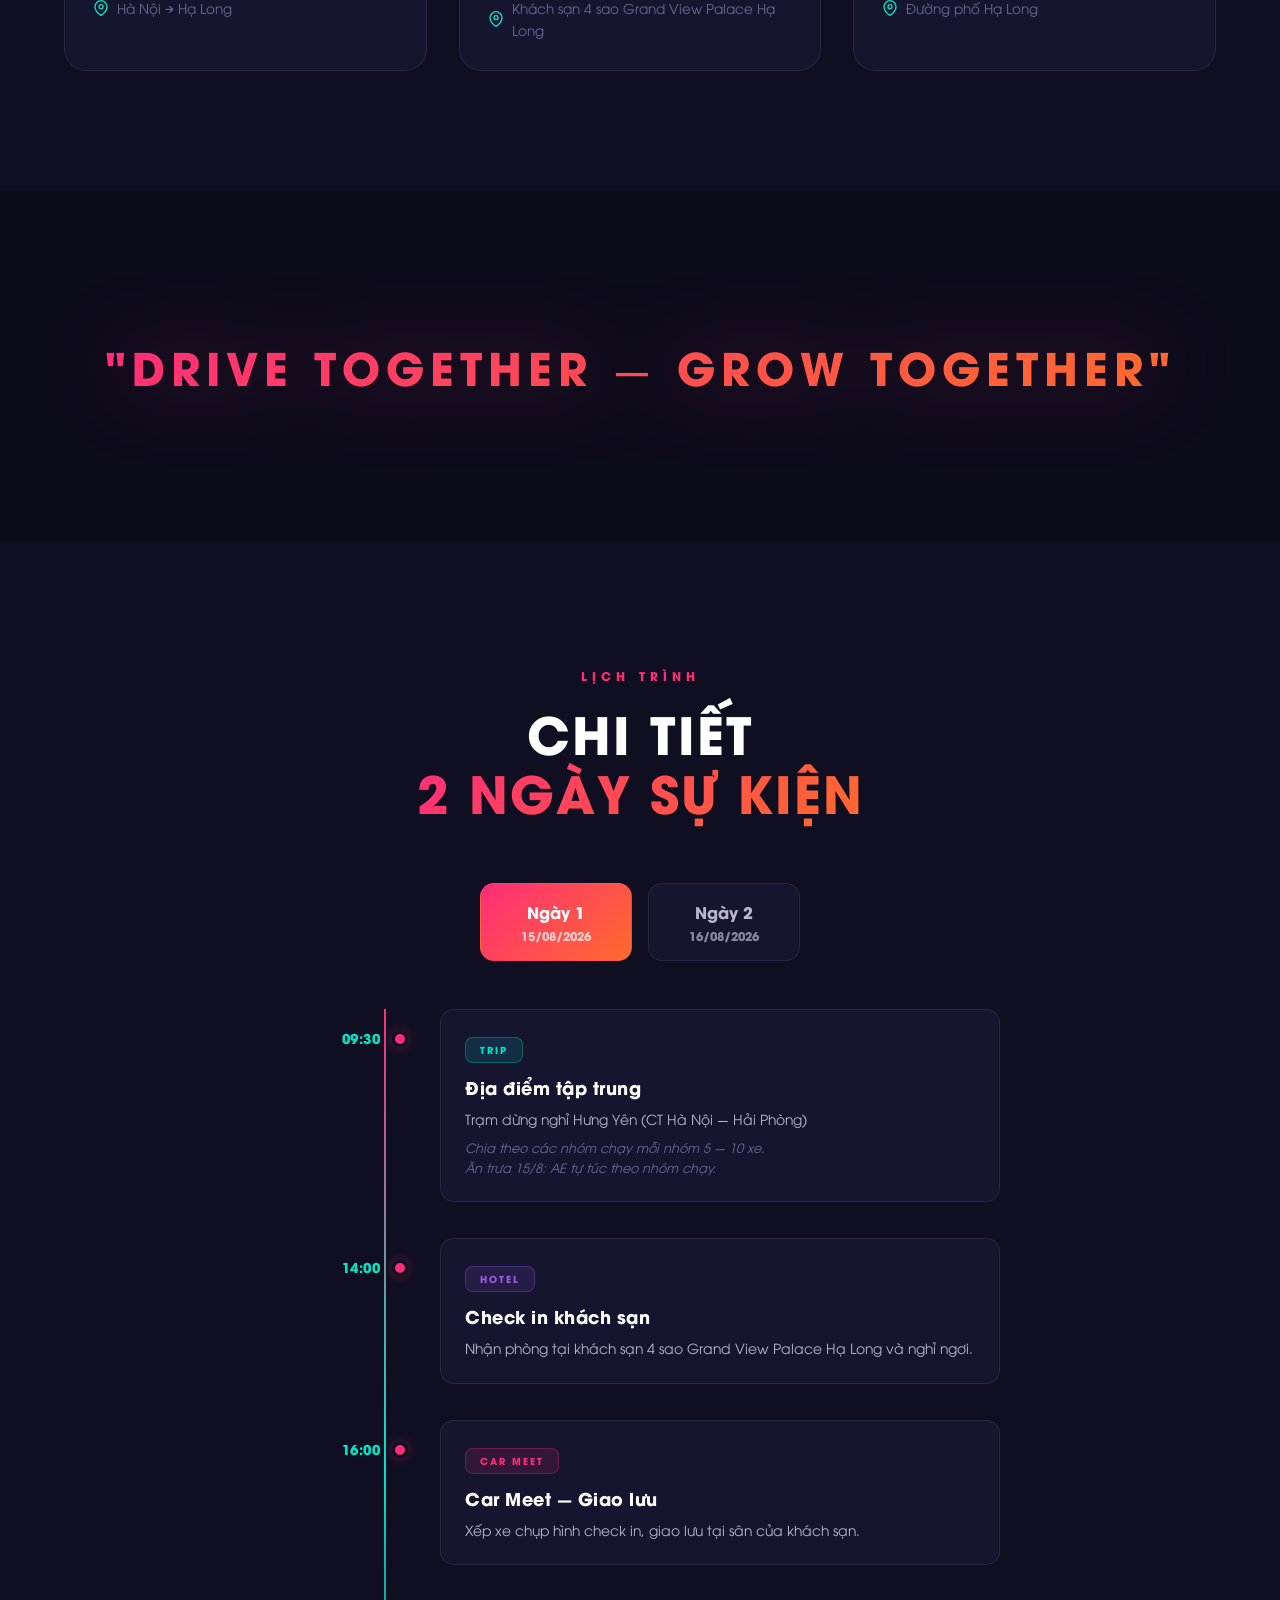
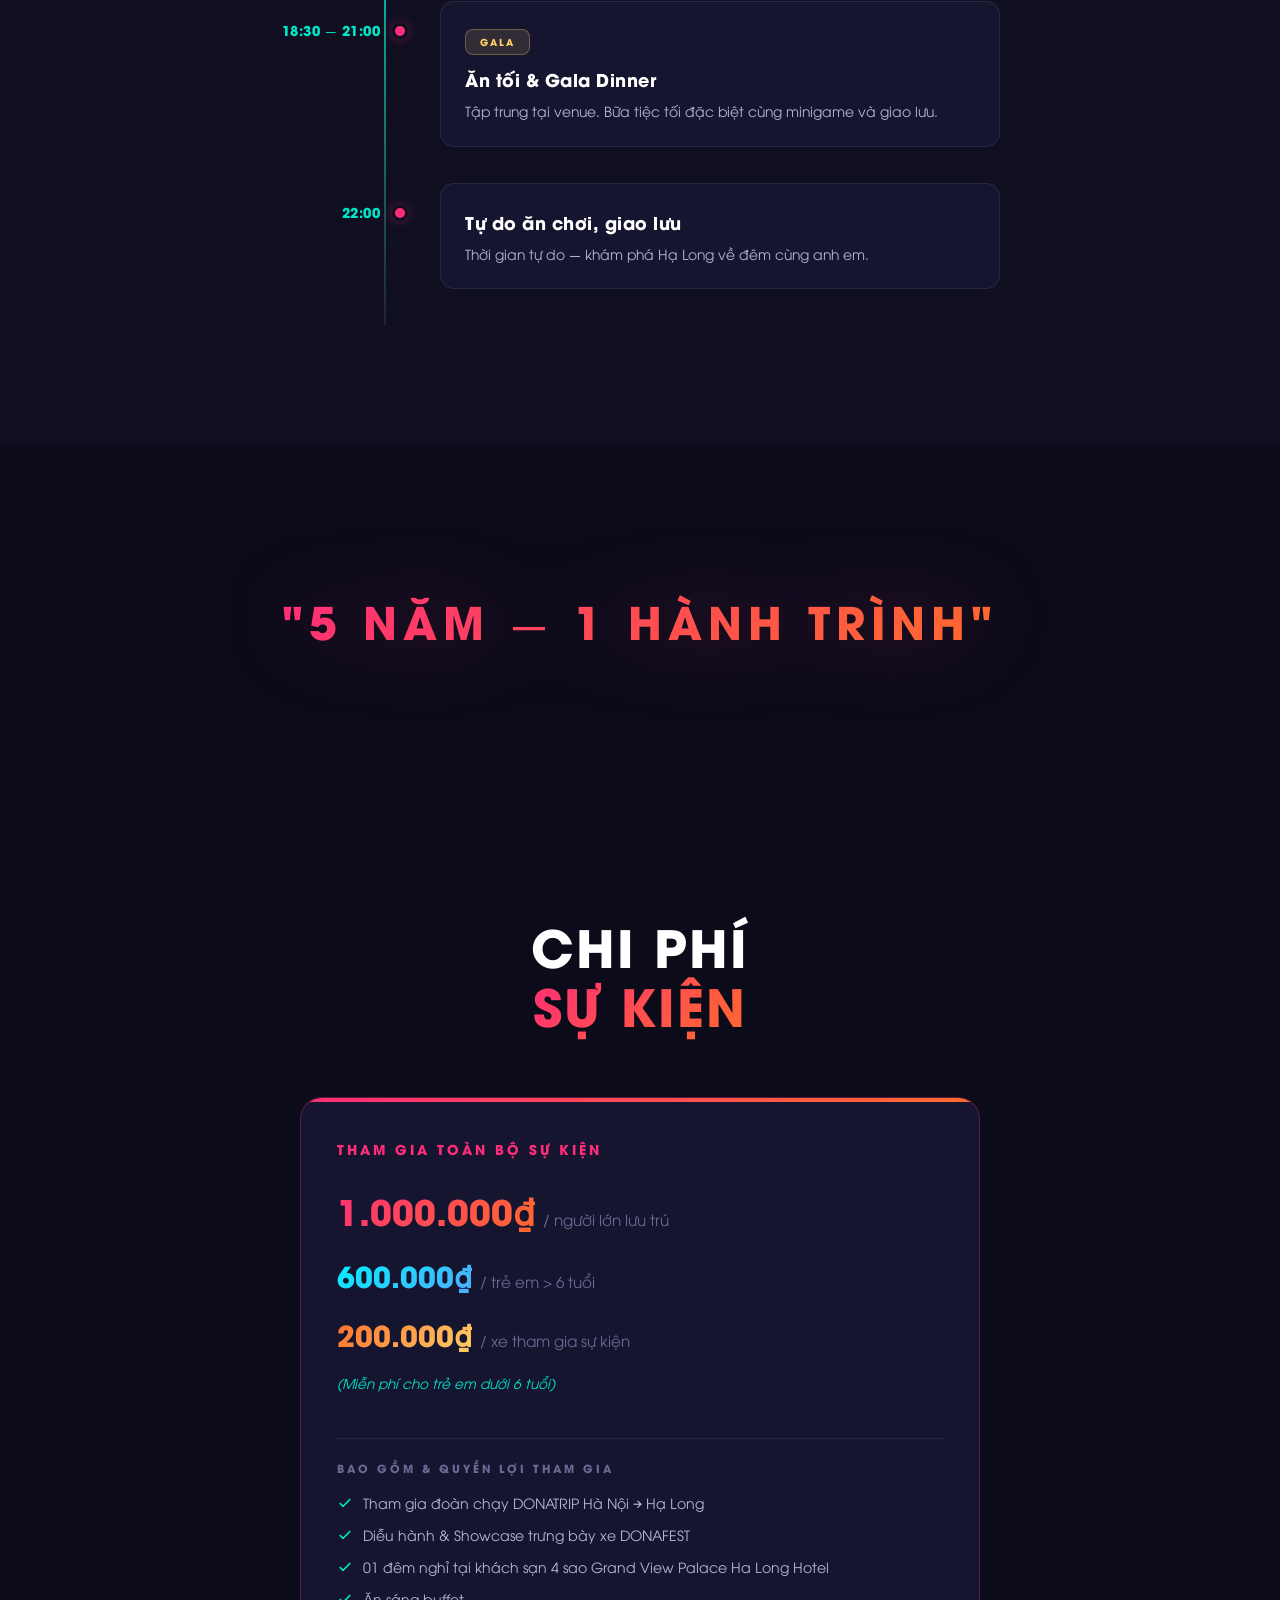
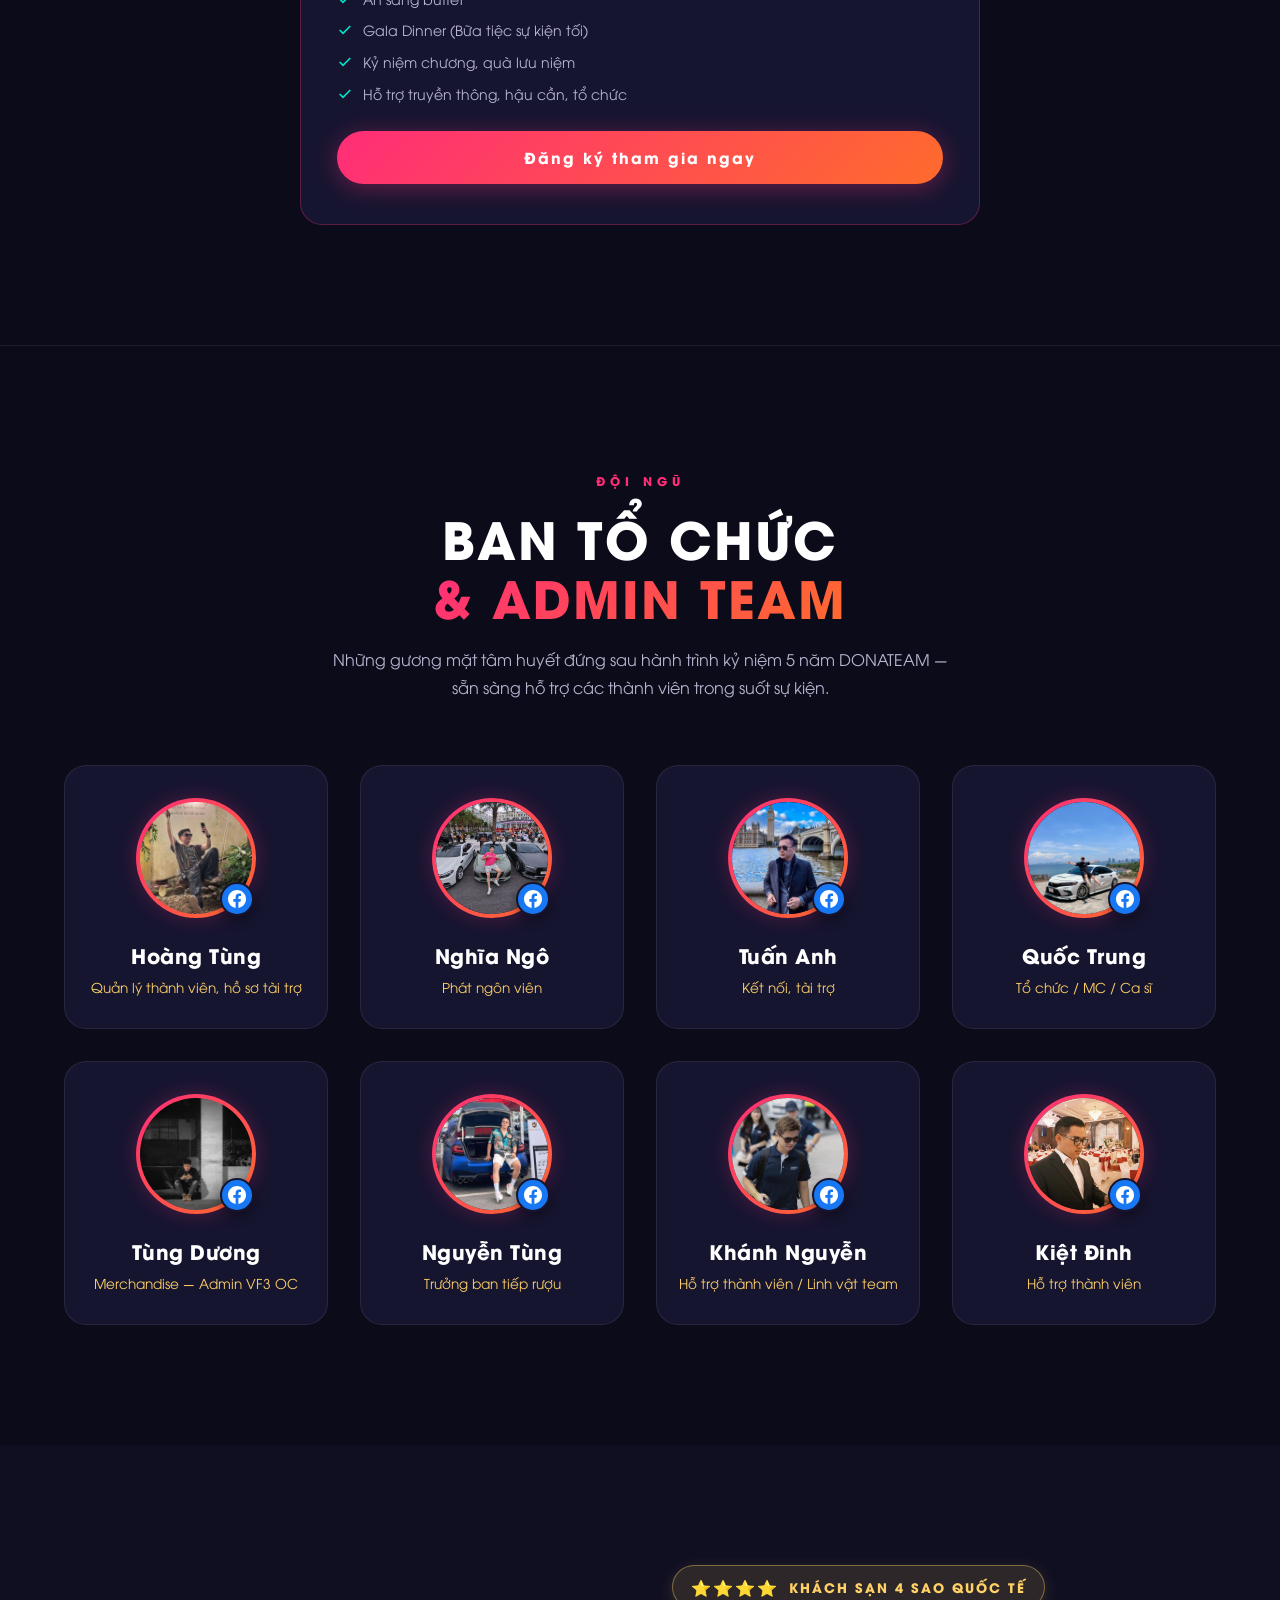
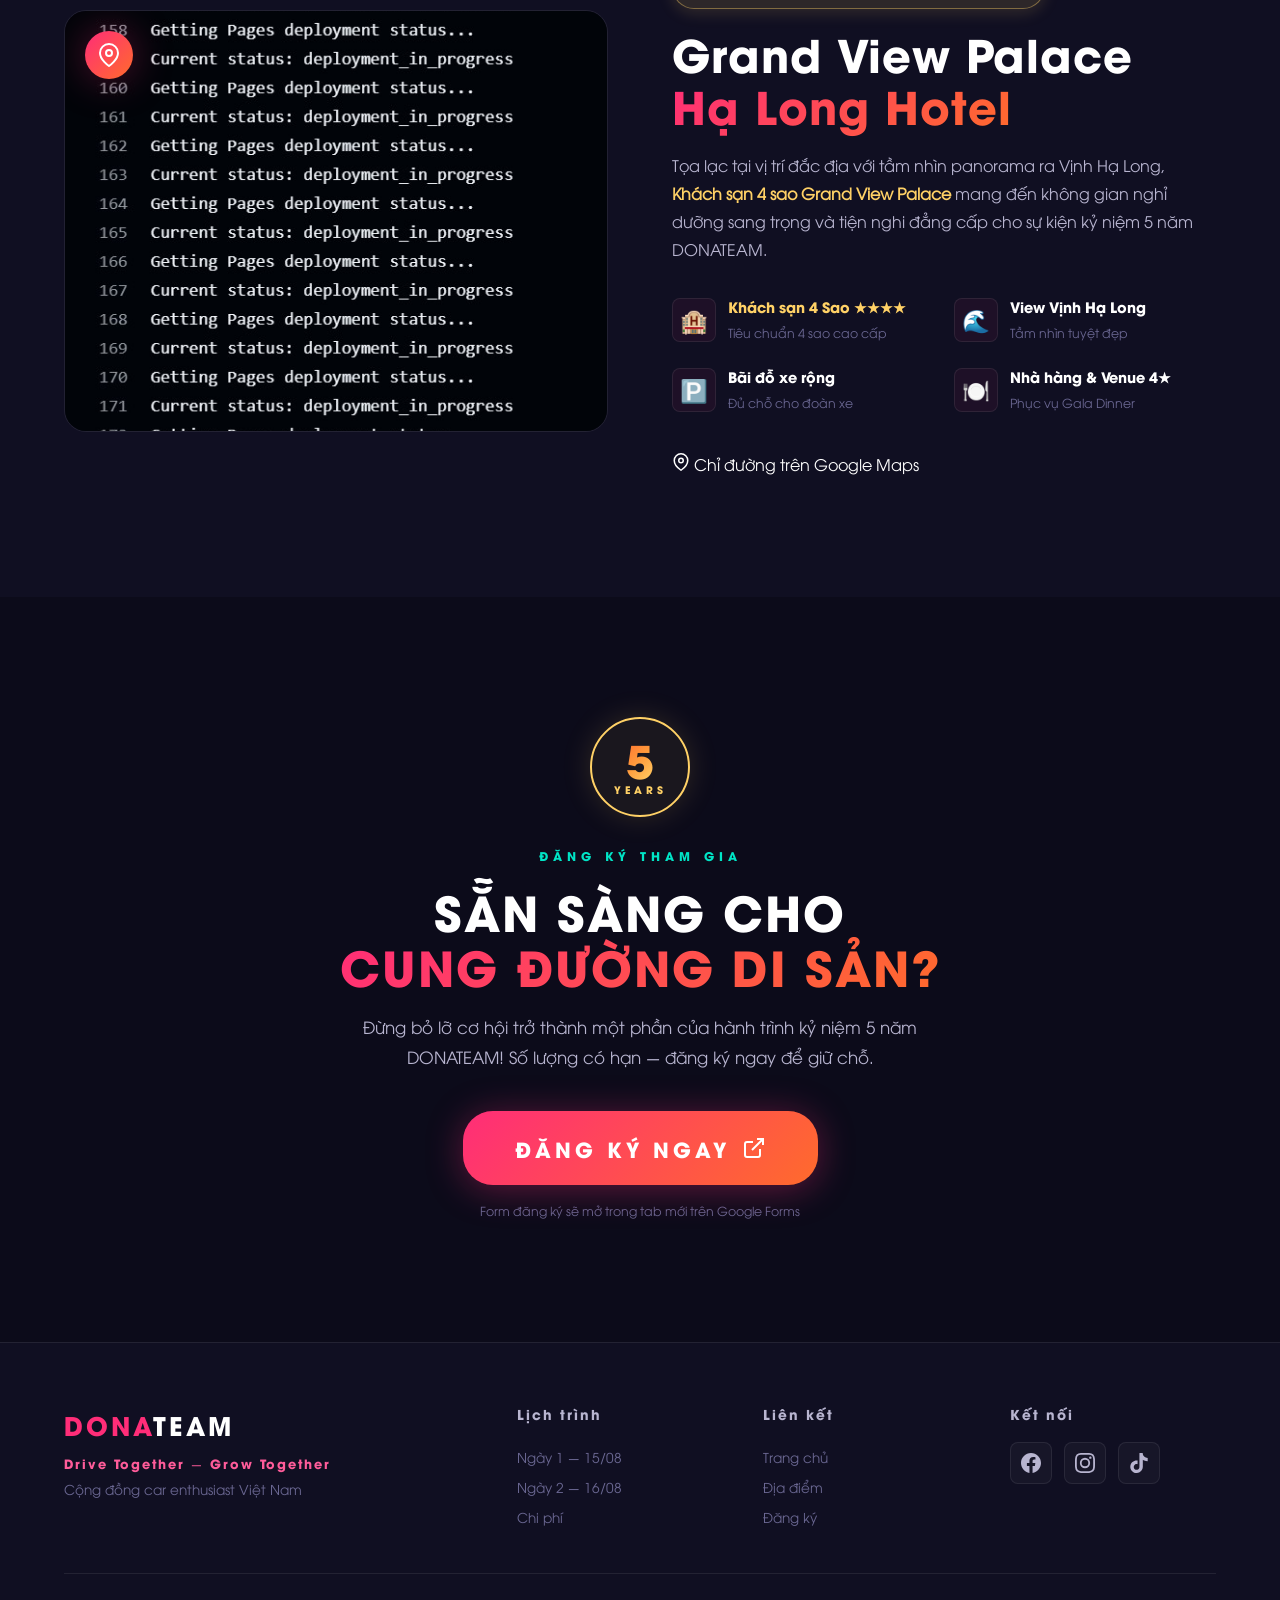
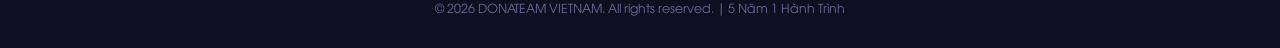
==== commit fd0ca321: "Update venue thumbnail photo and add glowing 4-star badge" ====
--- a/index.html
+++ b/index.html
@@ -636,19 +636,22 @@
                     </div>
                 </div>
                 <div class="venue-info" data-aos="fade-left">
-                    <span class="section-tag">ĐỊA ĐIỂM</span>
-                    <h2 class="venue-title">Khách Sạn 4 Sao<br>Grand View Palace</h2>
+                    <div class="venue-stars-tag">
+                        <span class="star-rating">⭐⭐⭐⭐</span>
+                        <span class="star-label">KHÁCH SẠN 4 SAO QUỐC TẾ</span>
+                    </div>
+                    <h2 class="venue-title">Grand View Palace<br><span class="highlight">Hạ Long Hotel</span></h2>
                     <p class="venue-desc">
                         Tọa lạc tại vị trí đắc địa với tầm nhìn panorama ra Vịnh Hạ Long, 
-                        khách sạn 4 sao Grand View Palace mang đến không gian nghỉ dưỡng sang trọng 
+                        <strong style="color: var(--gold);">Khách sạn 4 sao Grand View Palace</strong> mang đến không gian nghỉ dưỡng sang trọng 
                         và tiện nghi đẳng cấp cho sự kiện kỷ niệm 5 năm DONATEAM.
                     </p>
                     <div class="venue-features">
                         <div class="venue-feature">
                             <div class="feature-icon">🏨</div>
                             <div>
-                                <strong>Khách sạn 4 sao</strong>
-                                <span>Tiện nghi đầy đủ</span>
+                                <strong style="color: var(--gold);">Khách sạn 4 Sao ★★★★</strong>
+                                <span>Tiêu chuẩn 4 sao cao cấp</span>
                             </div>
                         </div>
                         <div class="venue-feature">
@@ -668,12 +671,11 @@
                         <div class="venue-feature">
                             <div class="feature-icon">🍽️</div>
                             <div>
-                                <strong>Nhà hàng & Venue</strong>
+                                <strong>Nhà hàng & Venue 4★</strong>
                                 <span>Phục vụ Gala Dinner</span>
                             </div>
                         </div>
                     </div>
-                    <a href="https://www.google.com/maps/dir/?api=1&destination=Grand+View+Palace+H%E1%BA%A1+Long+Hotel" target="_blank" class="btn btn-primary">
                         <svg width="18" height="18" viewBox="0 0 24 24" fill="none" stroke="currentColor" stroke-width="2"><path d="M21 10c0 7-9 13-9 13s-9-6-9-13a9 9 0 0 1 18 0z"/><circle cx="12" cy="10" r="3"/></svg>
                         <span>Chỉ đường trên Google Maps</span>
                     </a>
--- a/style.css
+++ b/style.css
@@ -1484,6 +1484,31 @@
     box-shadow: var(--shadow-glow);
 }
 
+.venue-stars-tag {
+    display: inline-flex;
+    align-items: center;
+    gap: 10px;
+    background: rgba(255, 209, 102, 0.12);
+    border: 1px solid rgba(255, 209, 102, 0.4);
+    padding: 8px 18px;
+    border-radius: var(--radius-xl);
+    margin-bottom: 18px;
+    box-shadow: 0 4px 16px rgba(255, 209, 102, 0.15);
+}
+
+.star-rating {
+    font-size: 1rem;
+    letter-spacing: 2px;
+}
+
+.star-label {
+    font-family: var(--font-title);
+    font-size: 0.82rem;
+    font-weight: 800;
+    letter-spacing: 2px;
+    color: var(--gold);
+}
+
 .venue-title {
     font-family: var(--font-title);
     font-size: clamp(2rem, 4vw, 2.8rem);
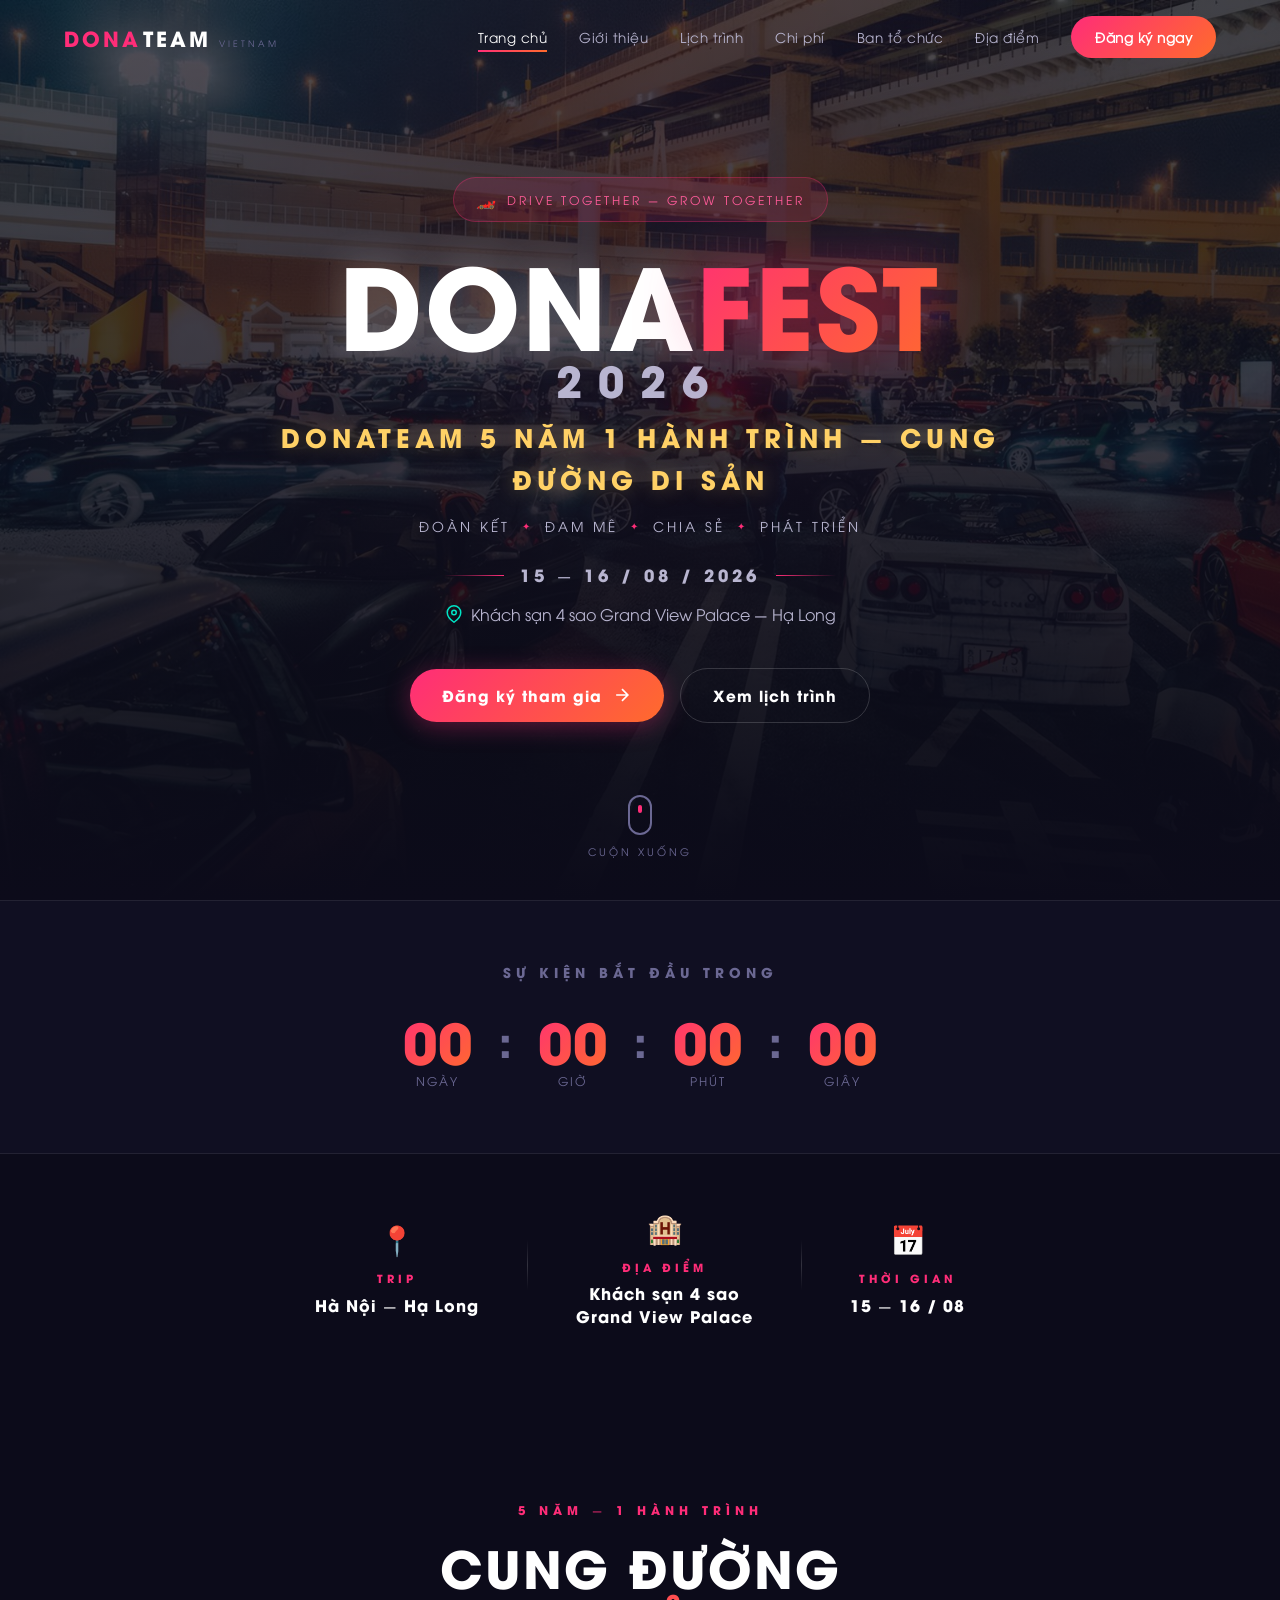
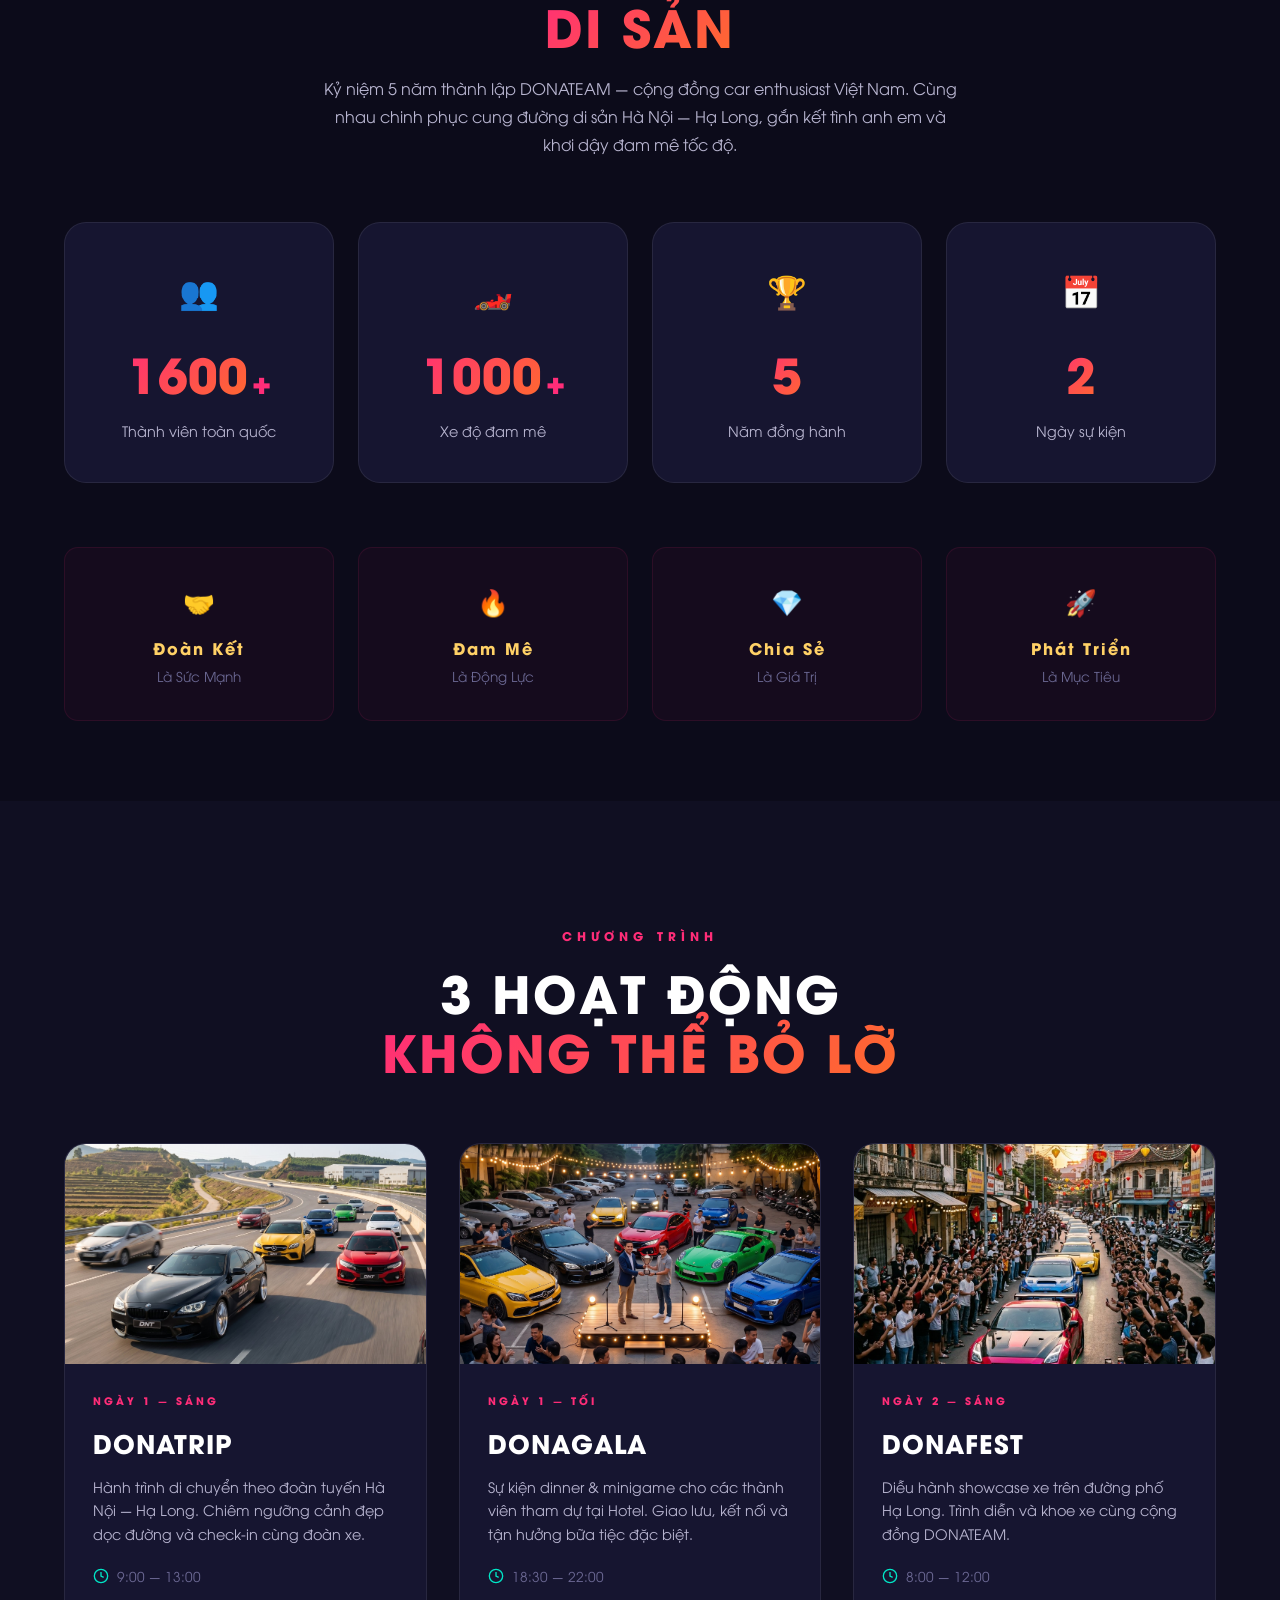
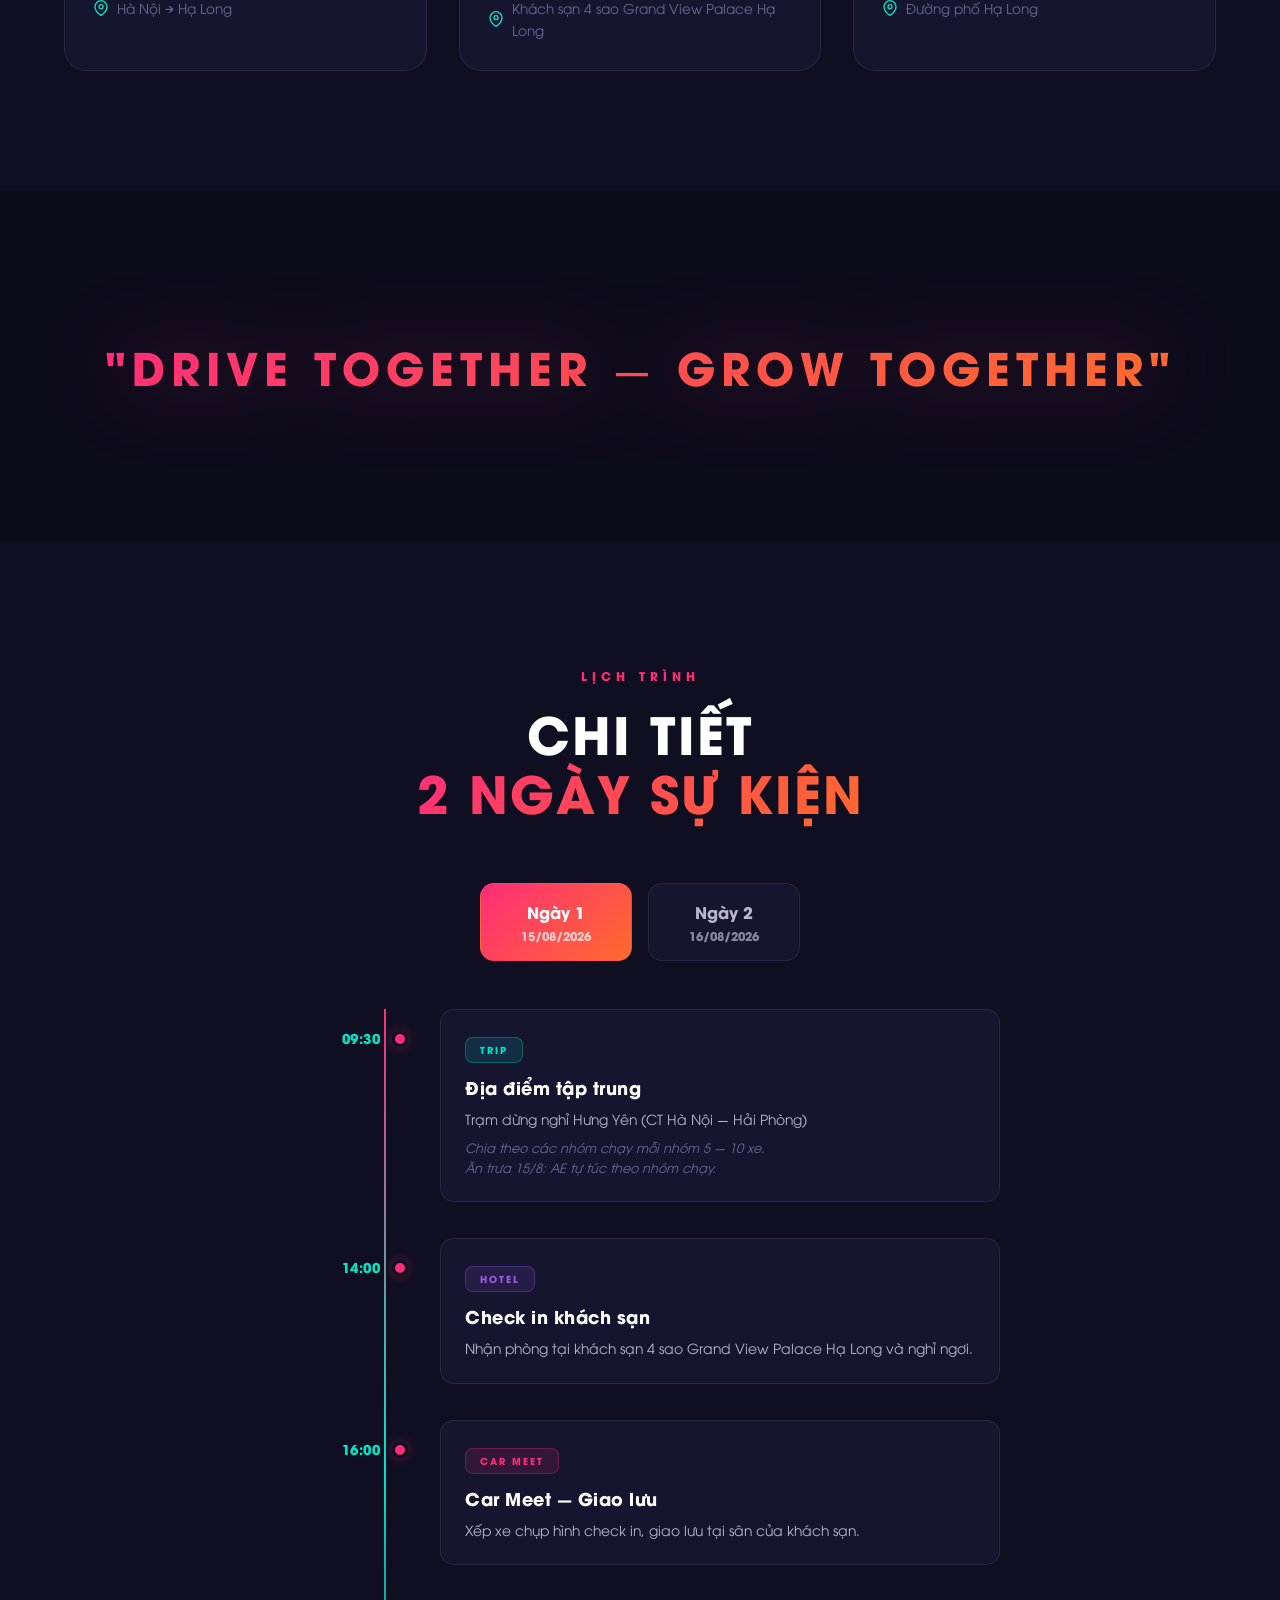
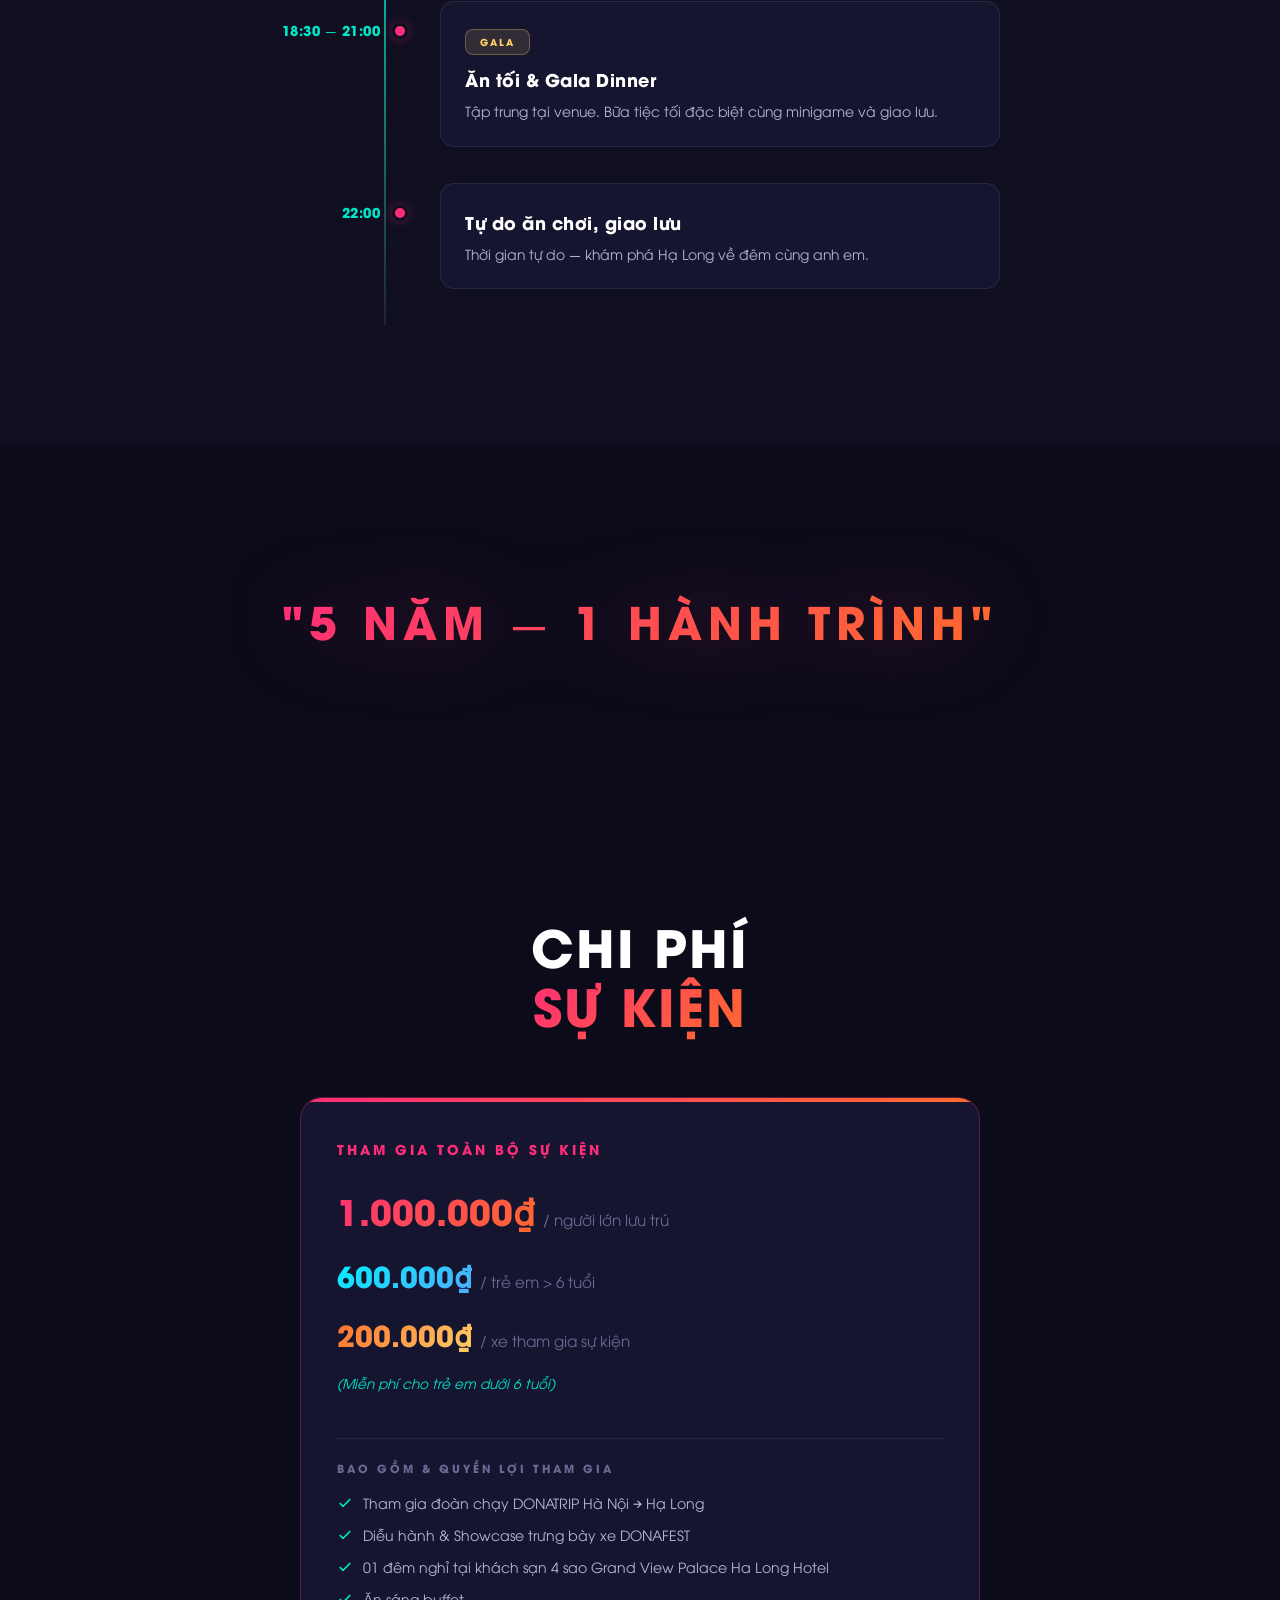
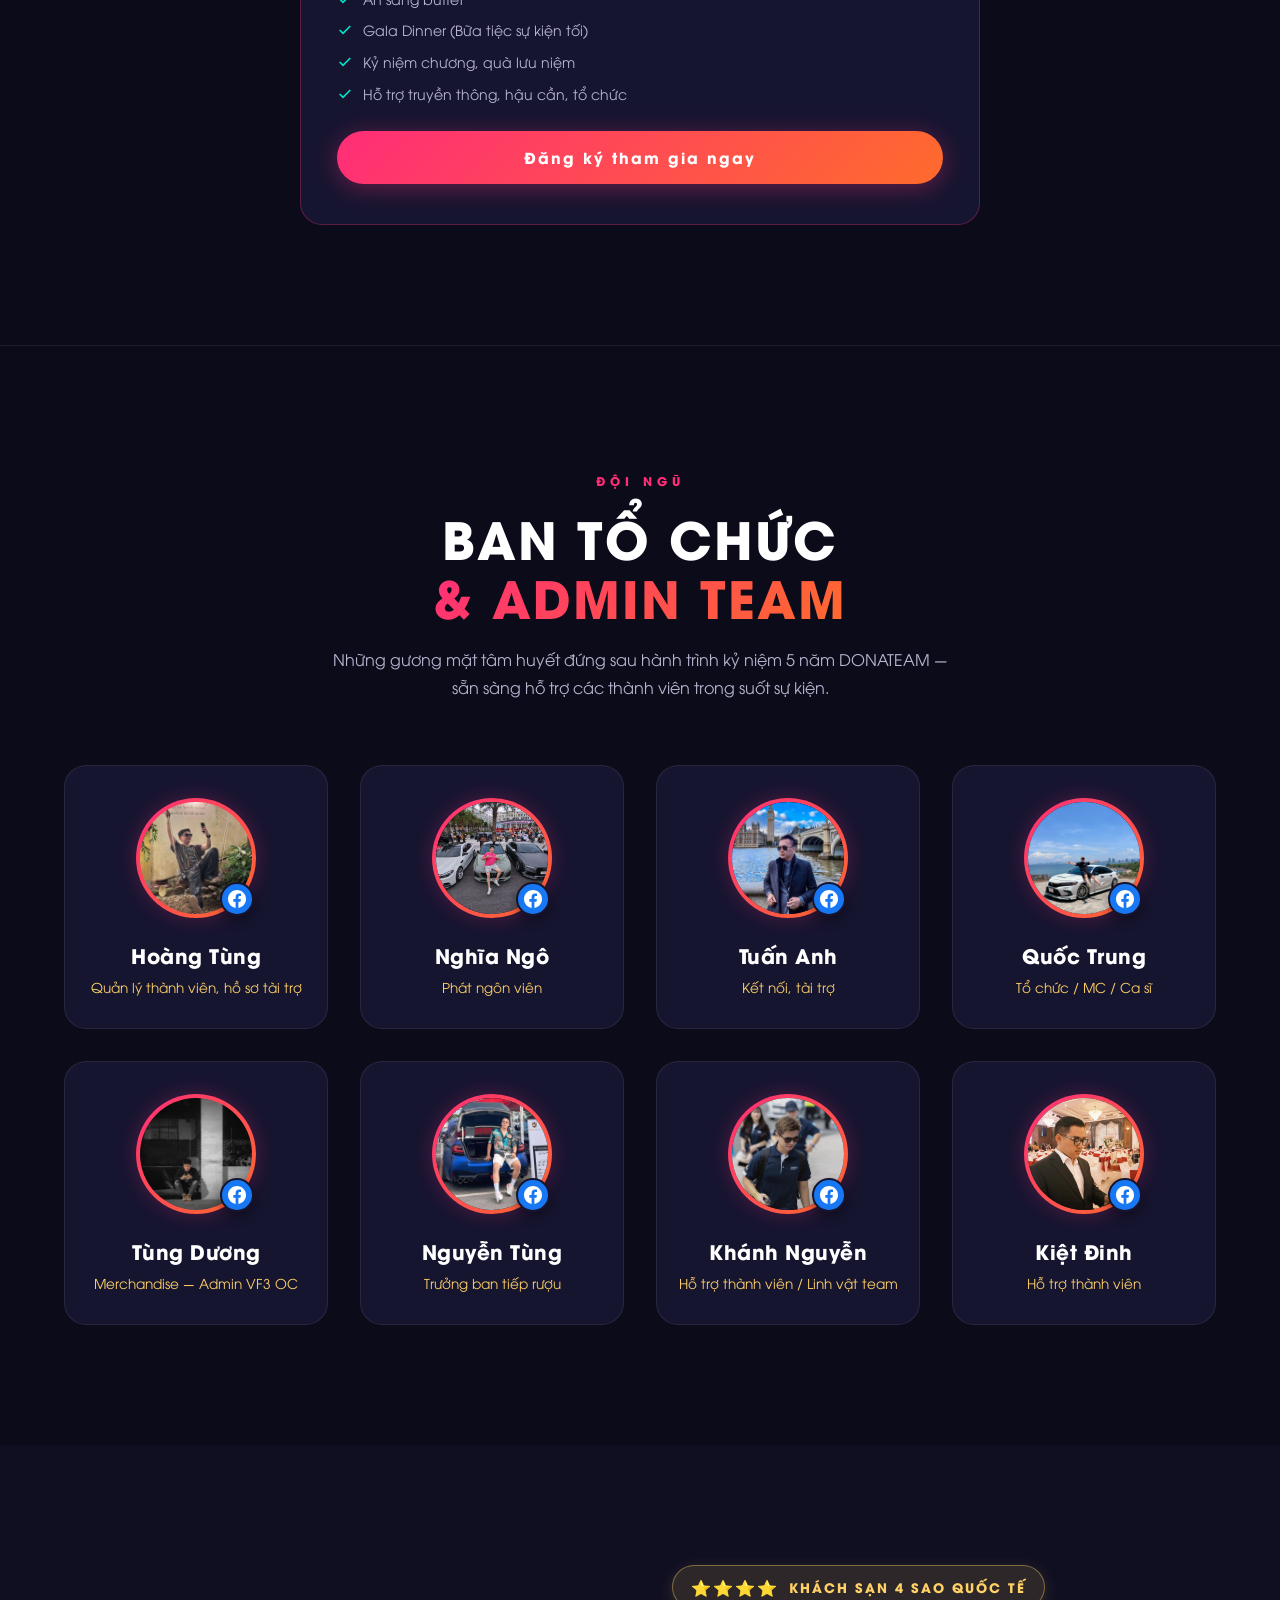
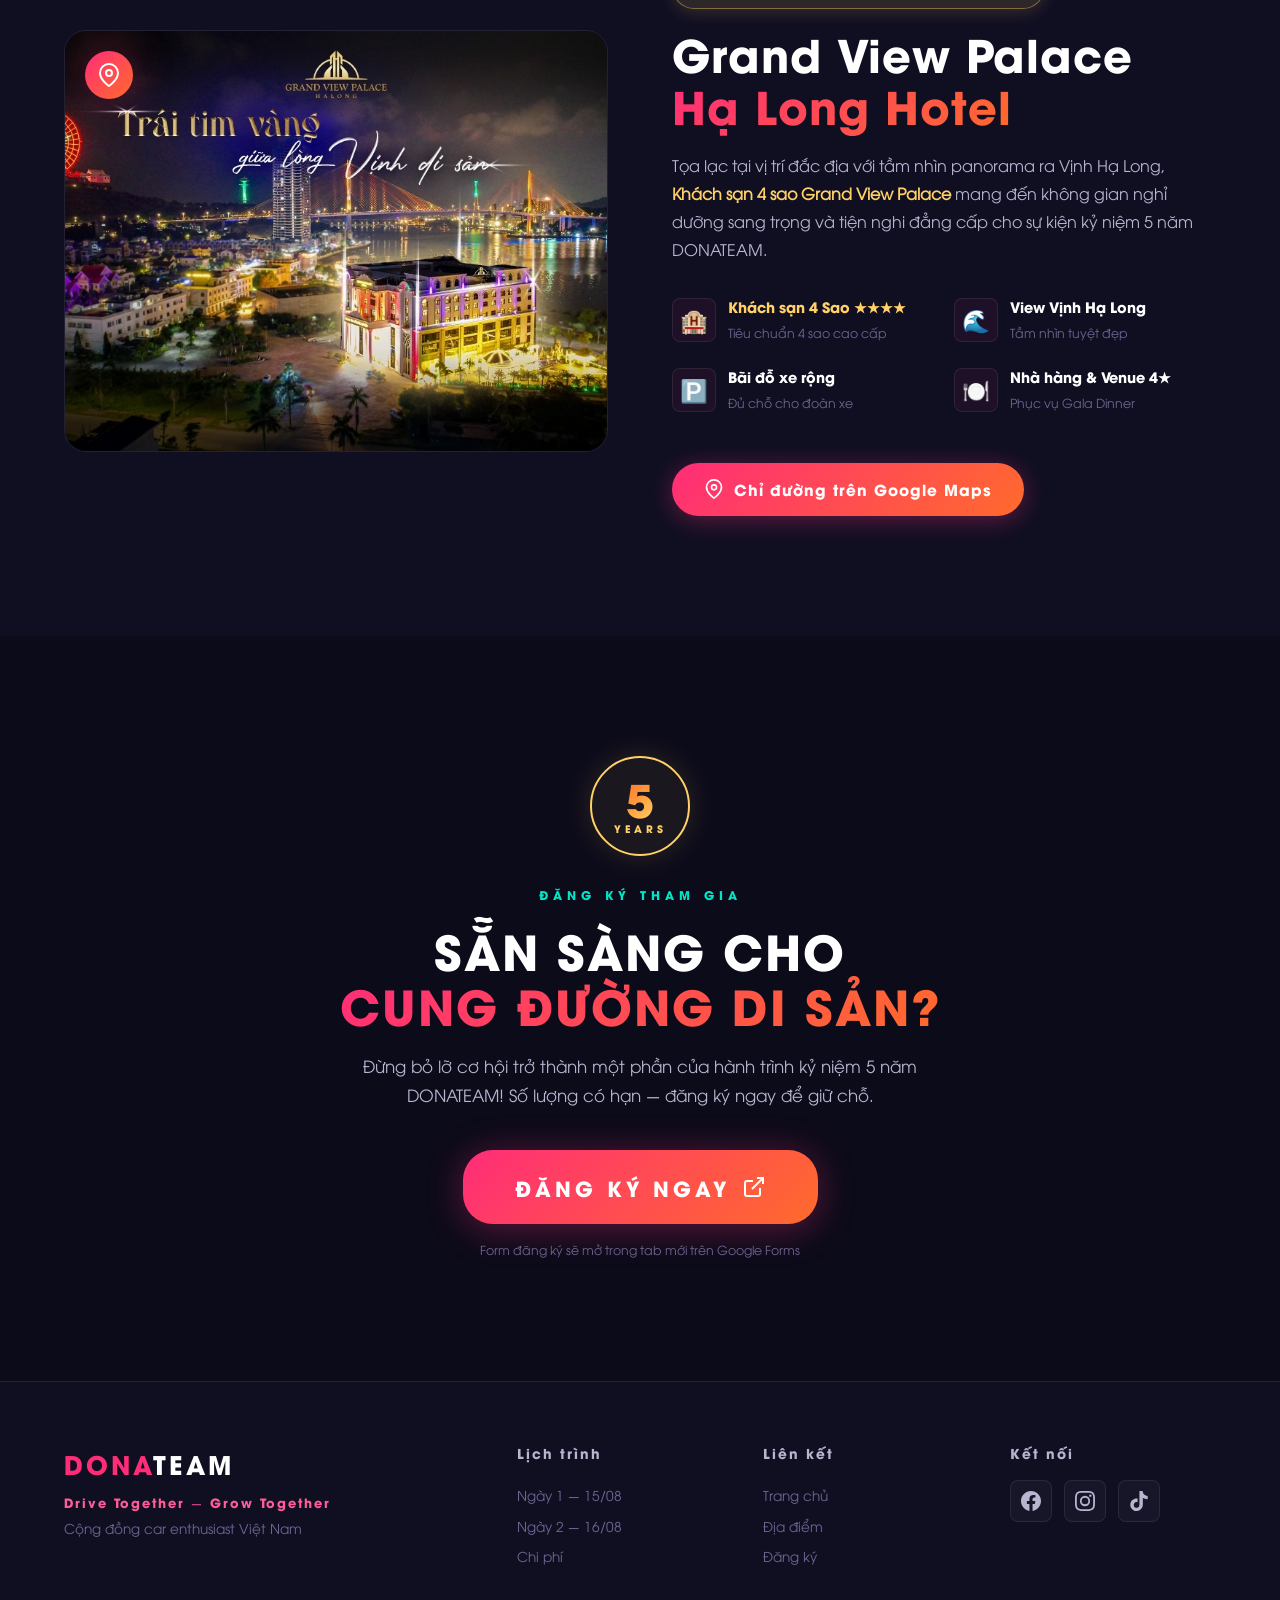
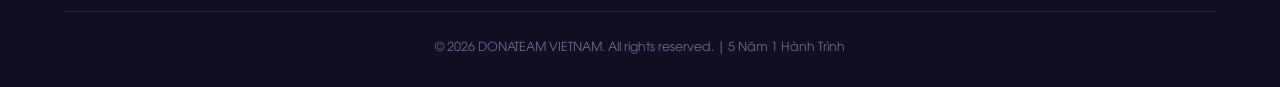
==== commit f7a6cab2: "Restore Google Maps direction button opening tag and style in venue section" ====
--- a/index.html
+++ b/index.html
@@ -676,7 +676,8 @@
                             </div>
                         </div>
                     </div>
-                        <svg width="18" height="18" viewBox="0 0 24 24" fill="none" stroke="currentColor" stroke-width="2"><path d="M21 10c0 7-9 13-9 13s-9-6-9-13a9 9 0 0 1 18 0z"/><circle cx="12" cy="10" r="3"/></svg>
+                    <a href="https://www.google.com/maps/dir/?api=1&destination=Grand+View+Palace+H%E1%BA%A1+Long+Hotel" target="_blank" rel="noopener noreferrer" class="btn btn-primary venue-btn">
+                        <svg width="20" height="20" viewBox="0 0 24 24" fill="none" stroke="currentColor" stroke-width="2"><path d="M21 10c0 7-9 13-9 13s-9-6-9-13a9 9 0 0 1 18 0z"/><circle cx="12" cy="10" r="3"/></svg>
                         <span>Chỉ đường trên Google Maps</span>
                     </a>
                 </div>
--- a/style.css
+++ b/style.css
@@ -1563,6 +1563,13 @@
     color: var(--text-muted);
 }
 
+.venue-btn {
+    display: inline-flex;
+    align-items: center;
+    gap: 10px;
+    margin-top: 12px;
+}
+
 /* ====== REGISTER ====== */
 .register-section {
     position: relative;
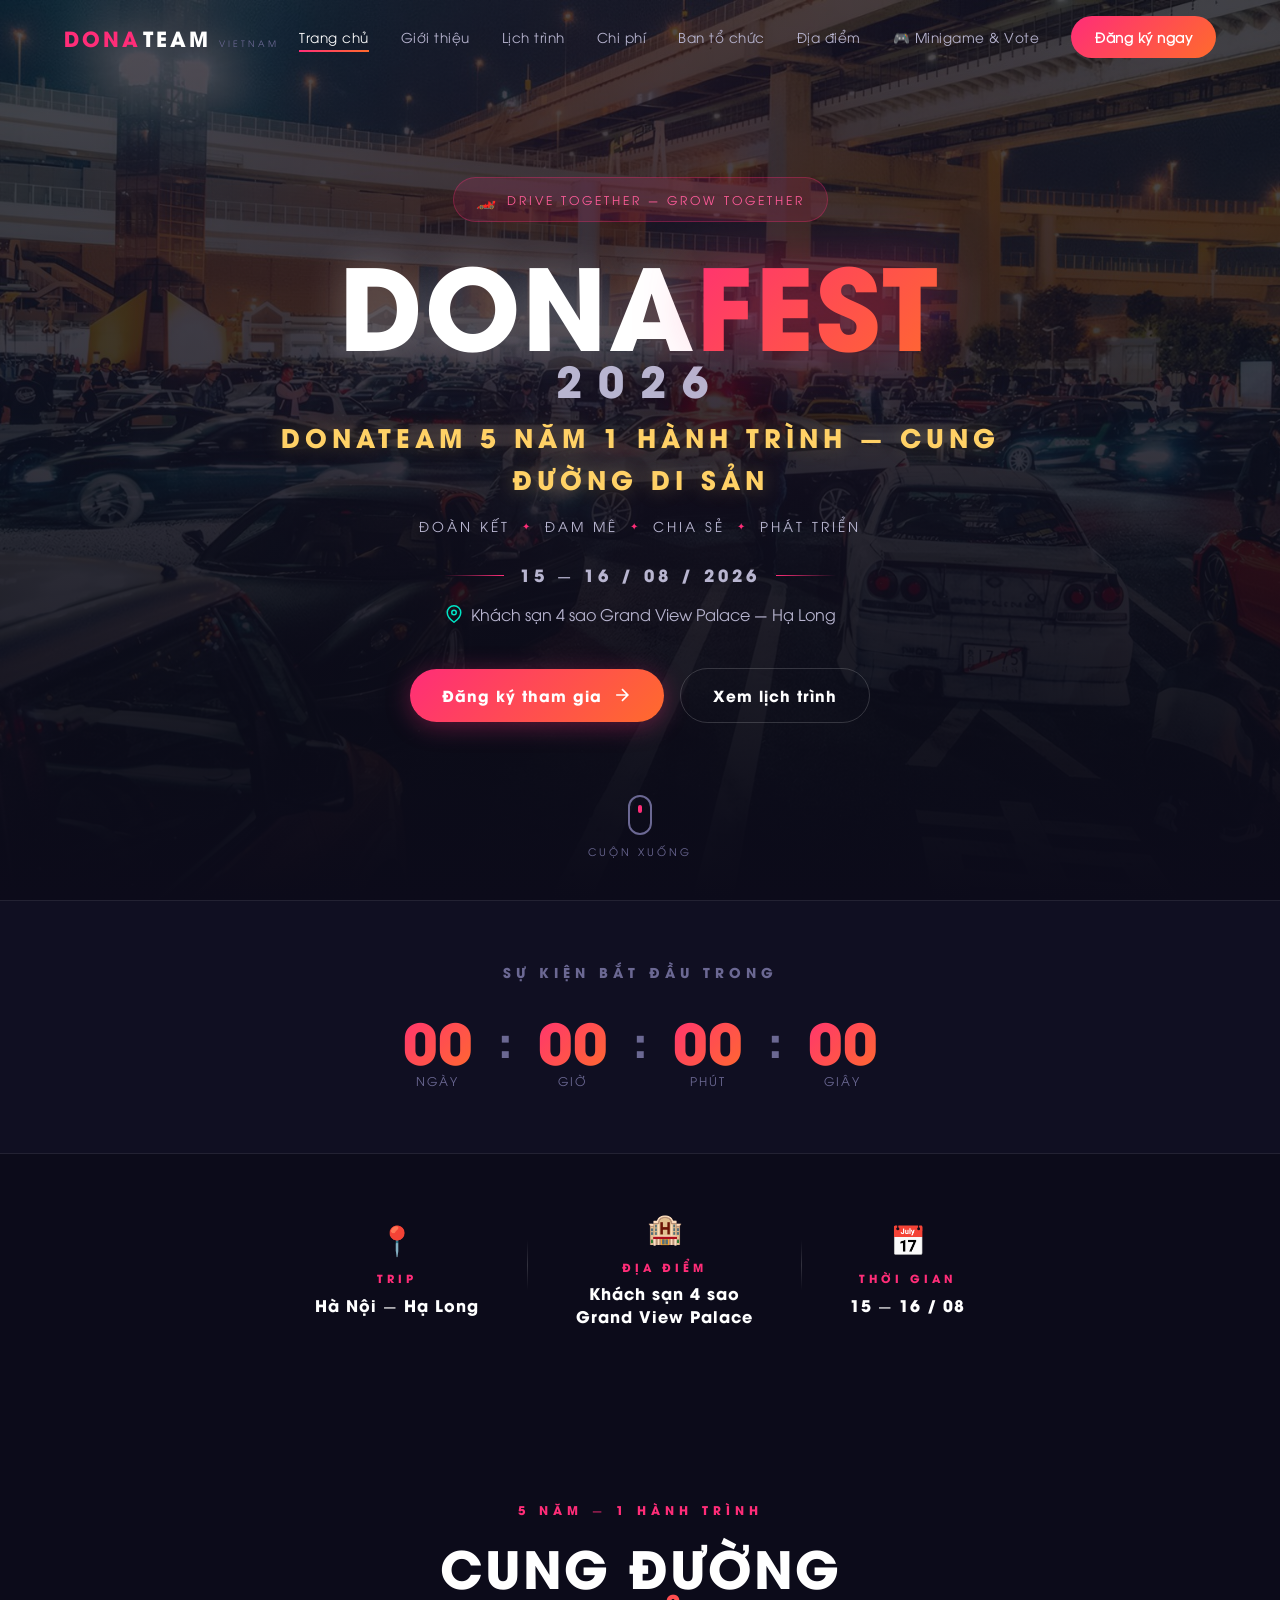
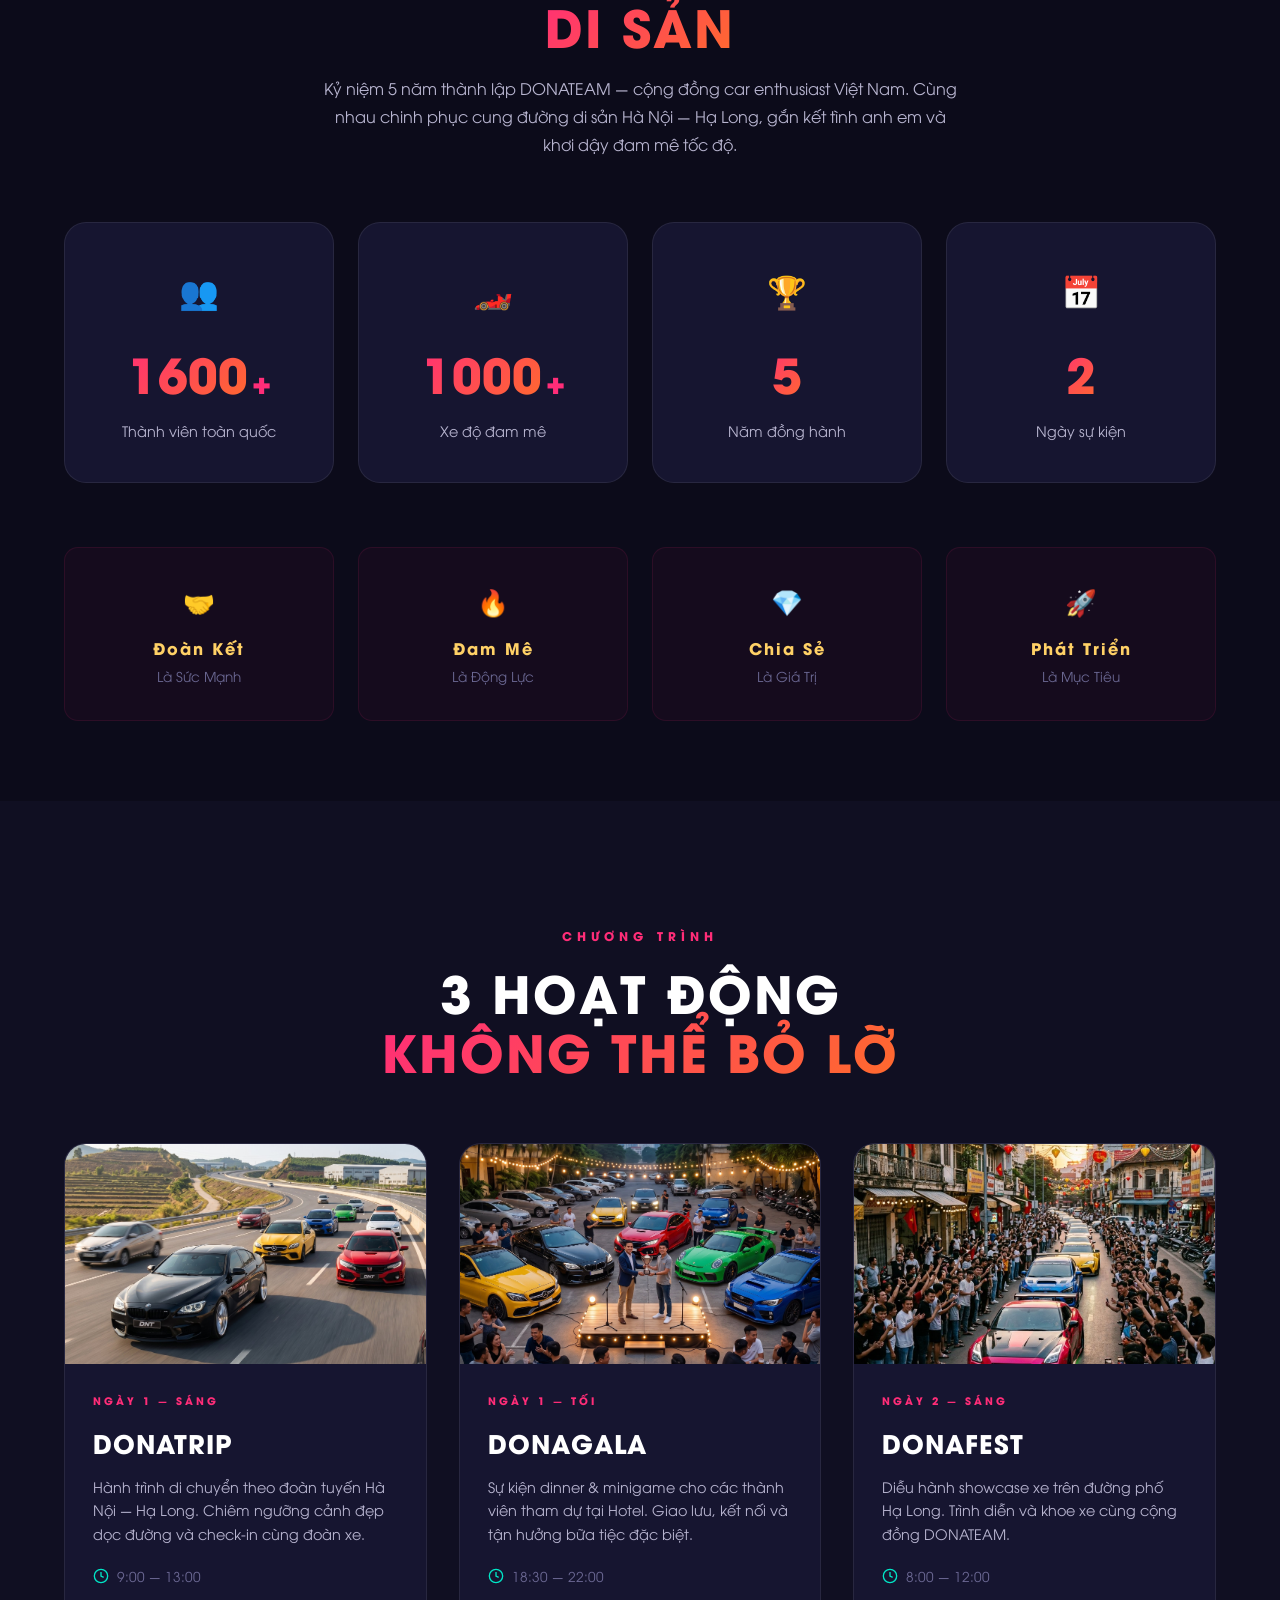
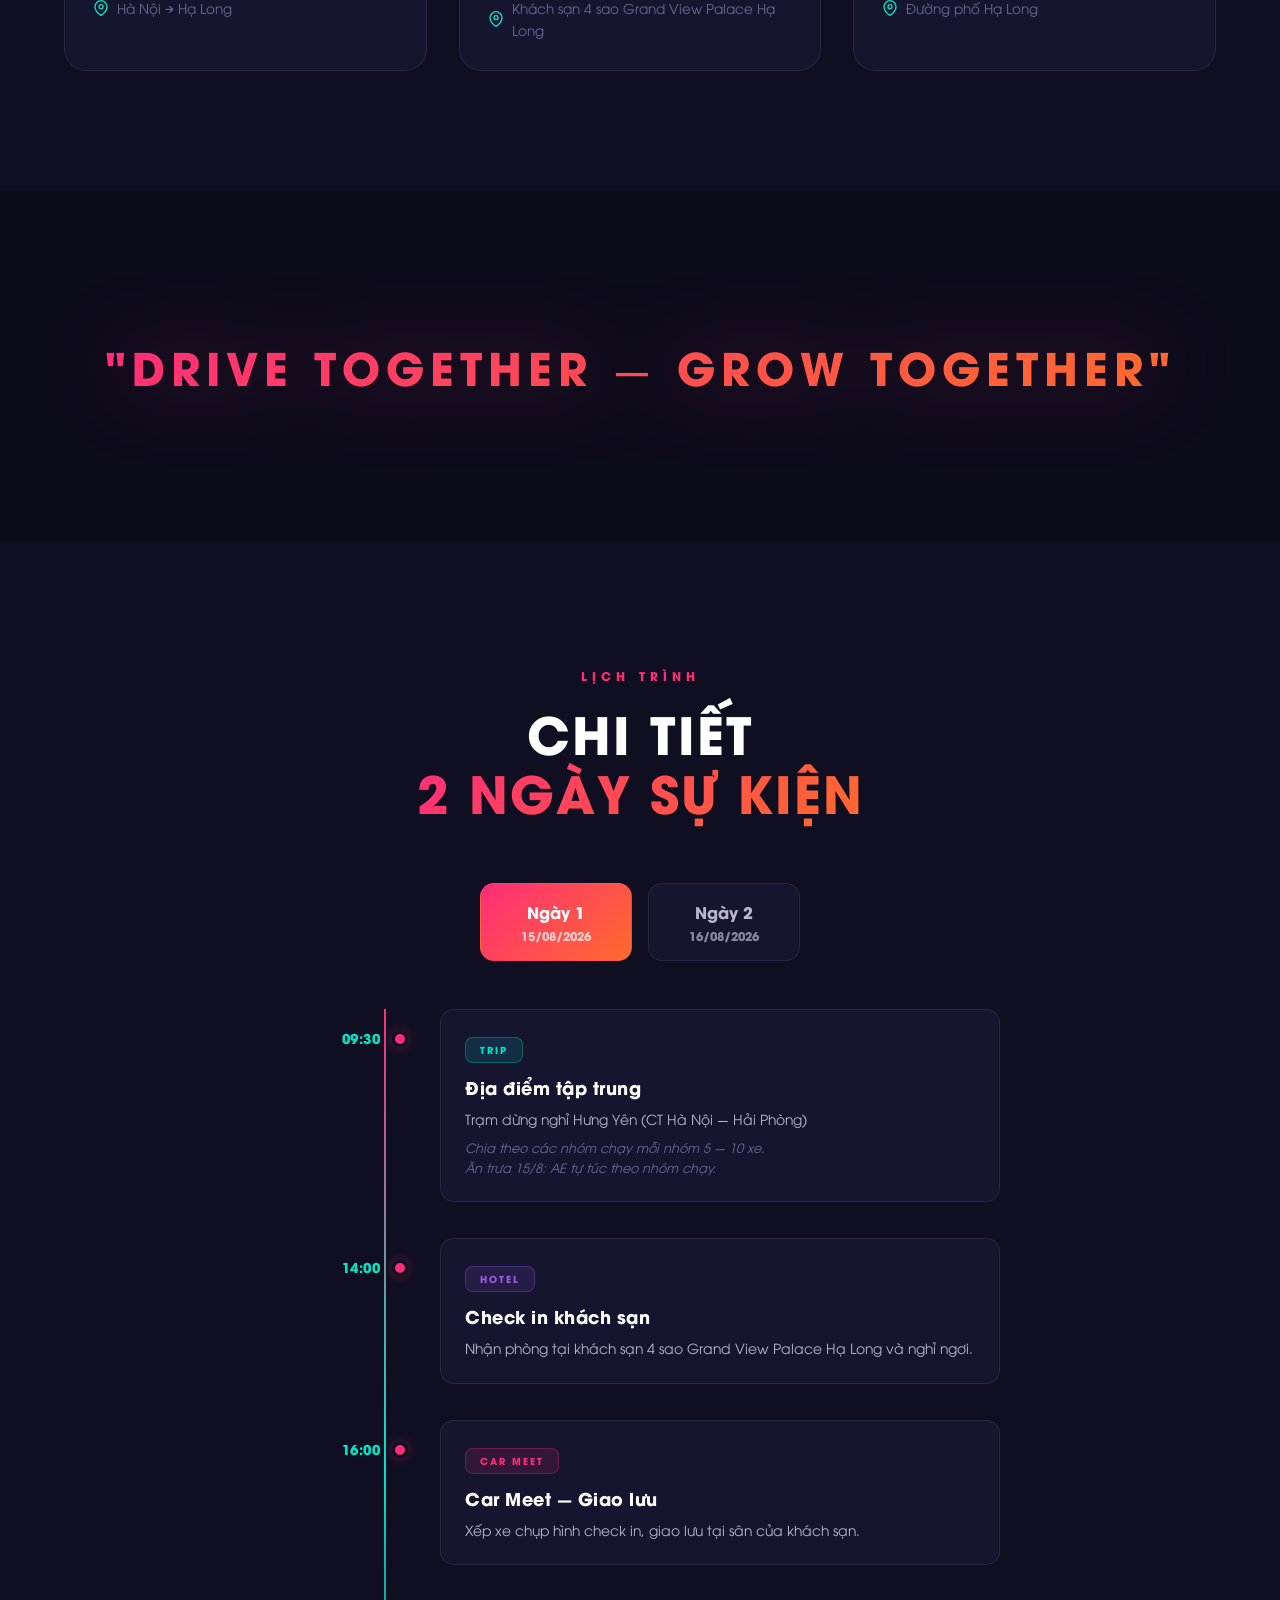
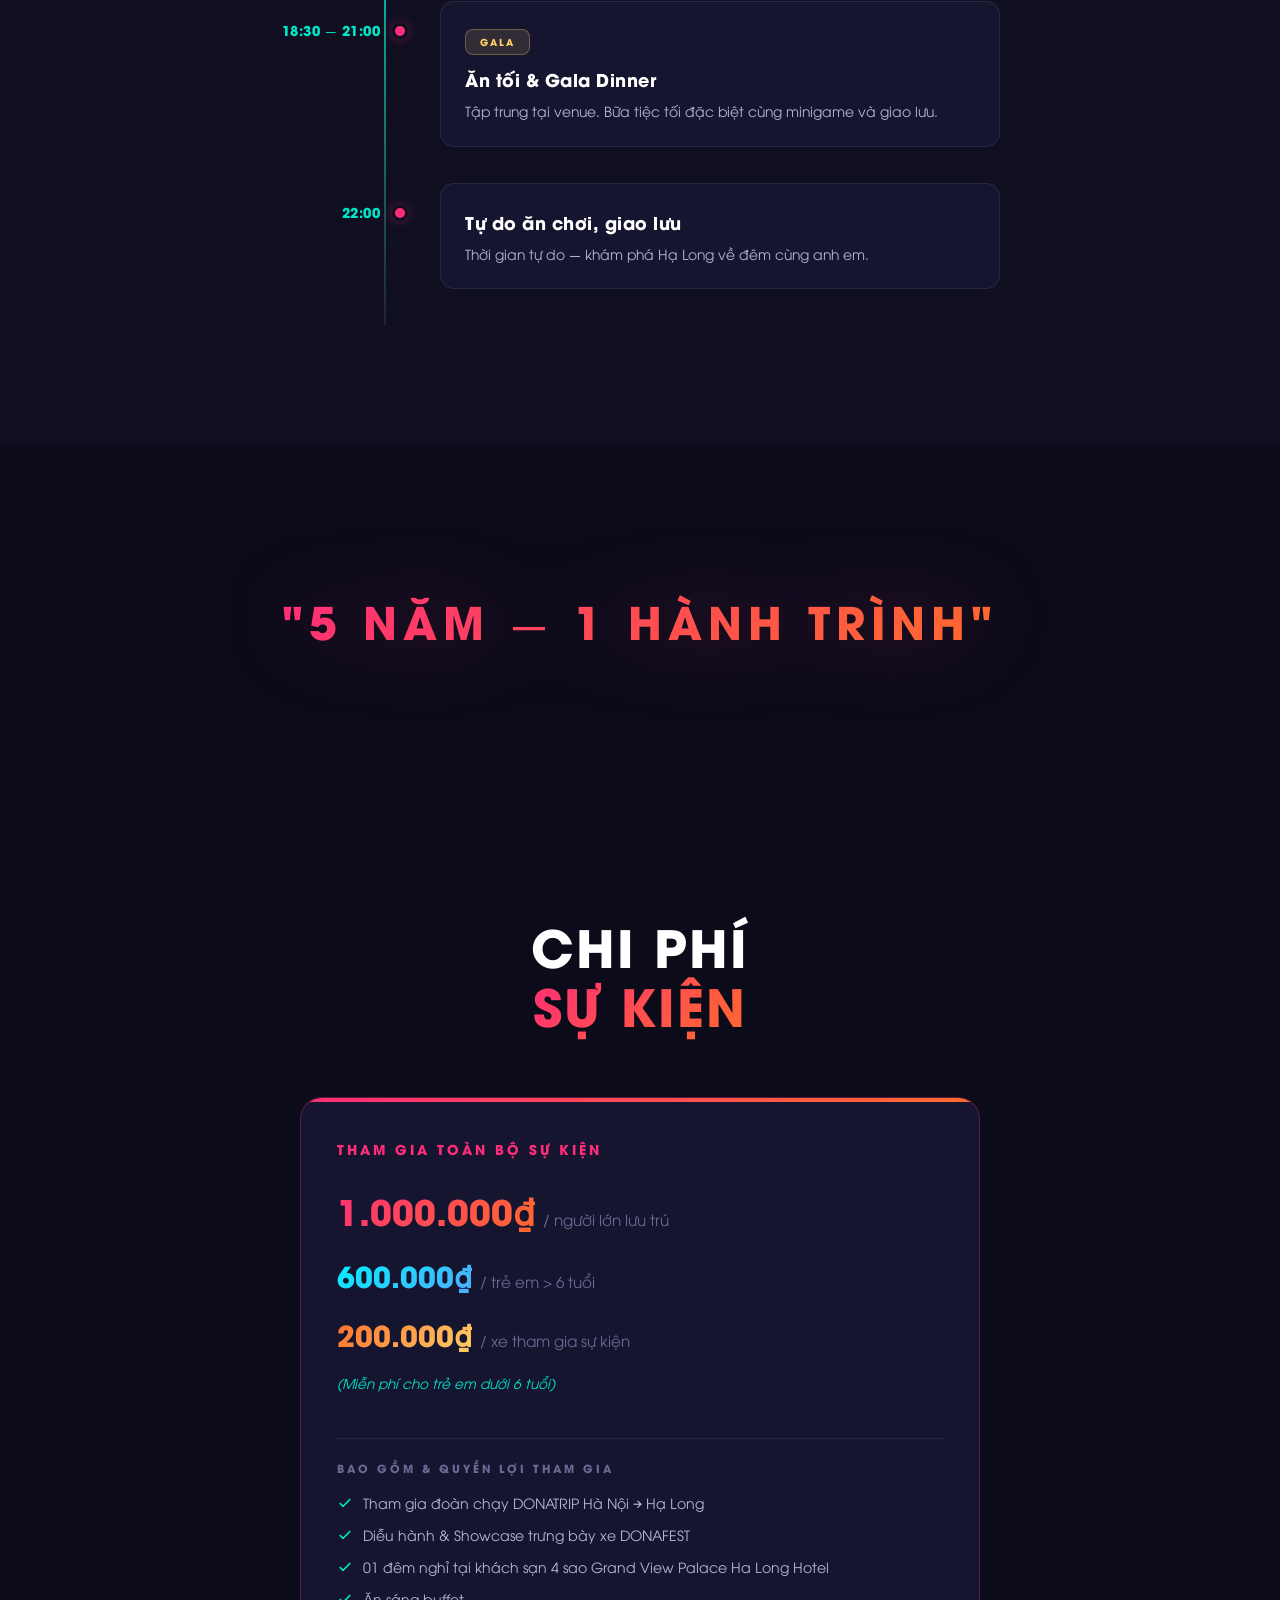
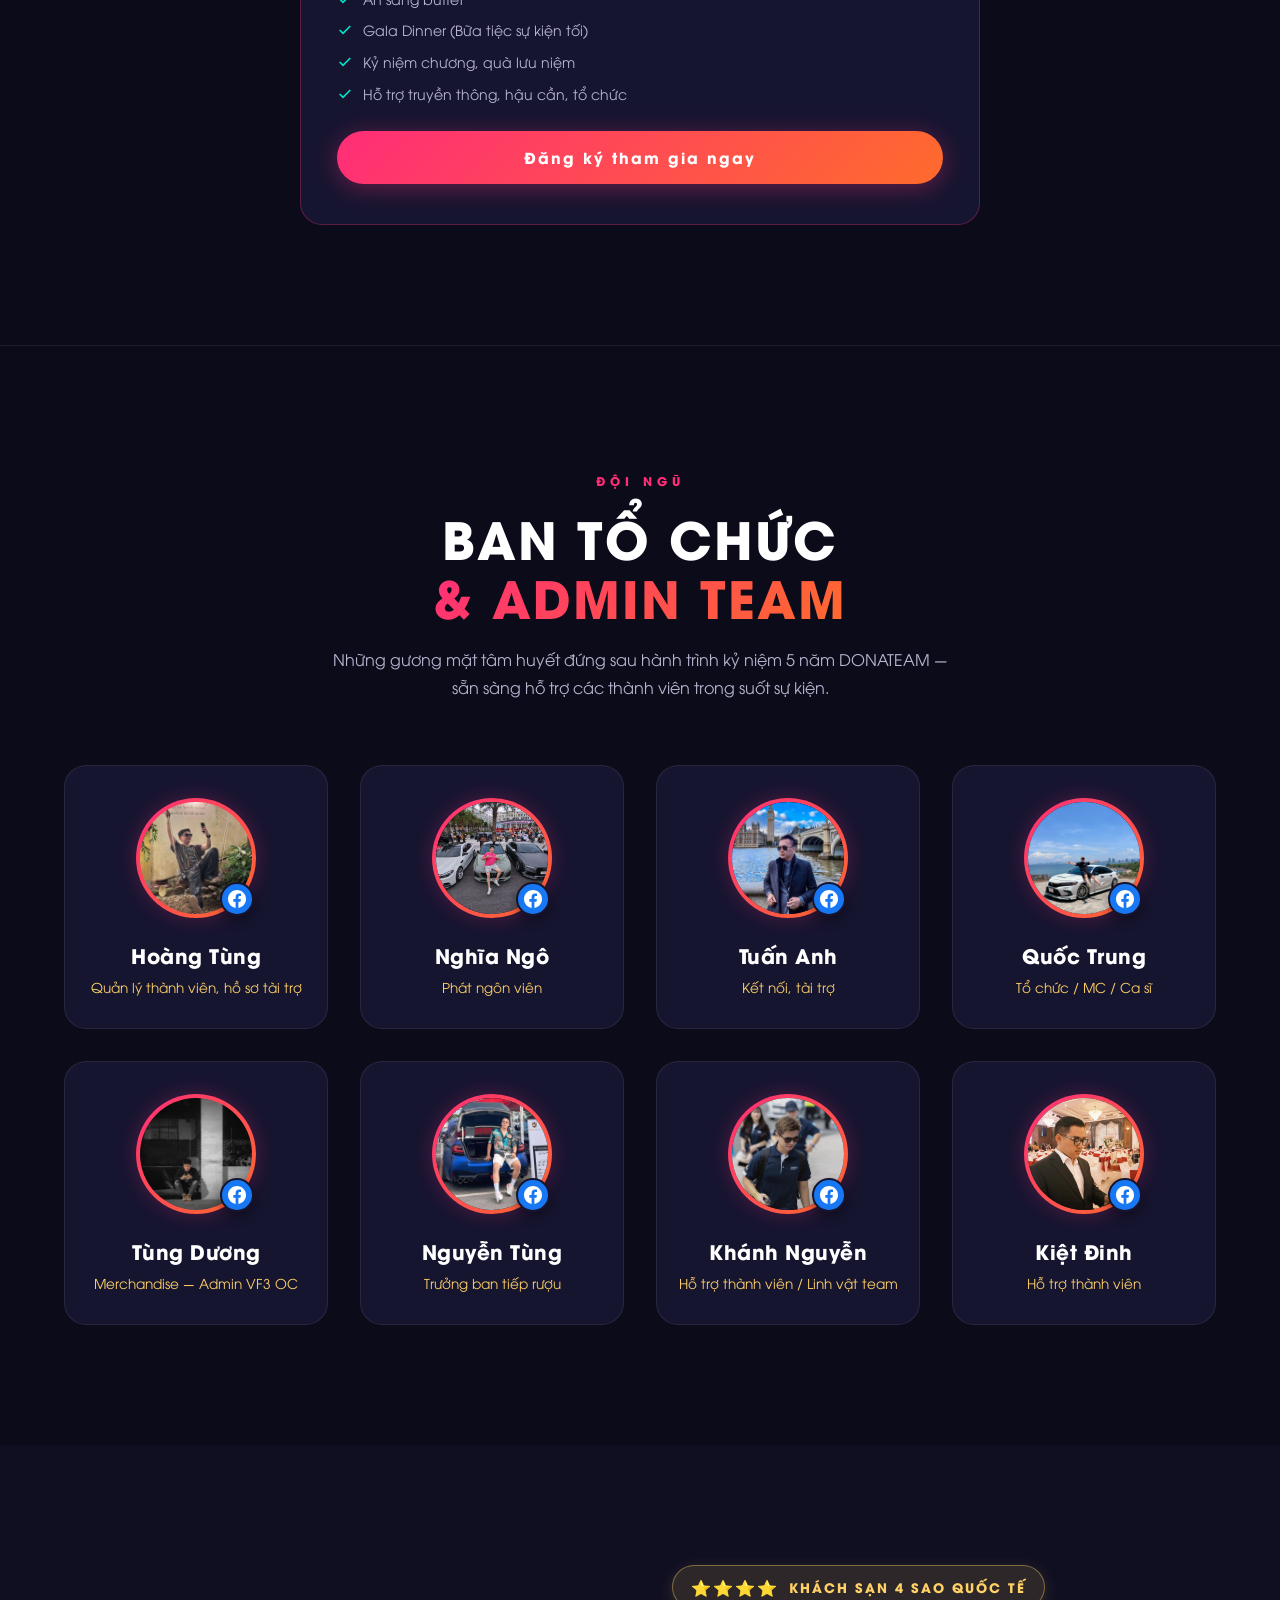
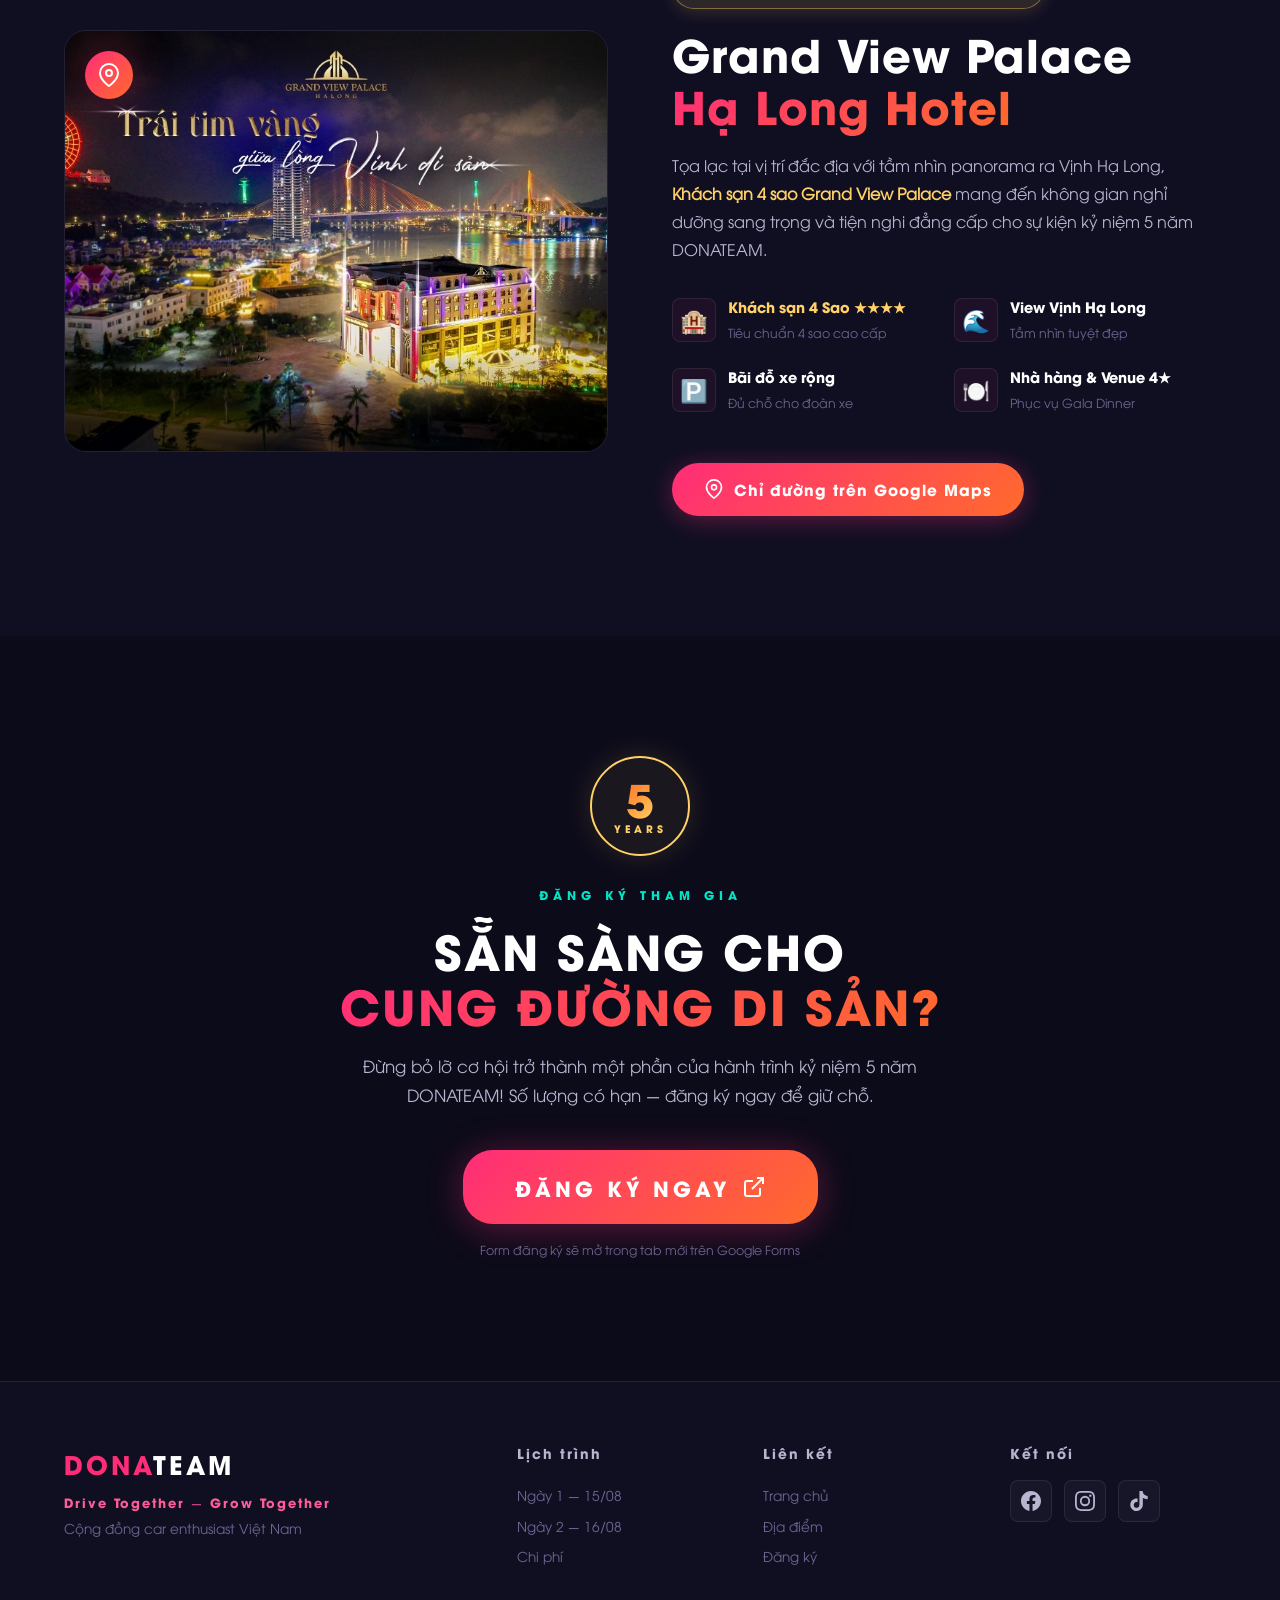
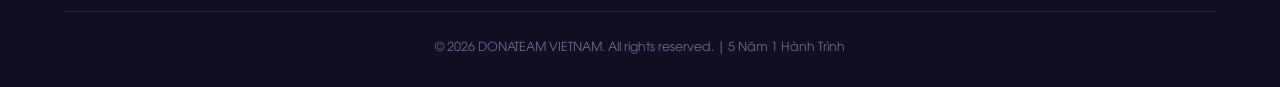
==== commit 14c08f4d: "Update Donafest 2026: Minigame, Voting, Leaderboard & DNT Lucky Race 11 Slides" ====
--- a/index.html
+++ b/index.html
@@ -34,6 +34,7 @@
                 <a href="#pricing" class="nav-link" data-section="pricing">Chi phí</a>
                 <a href="#admin" class="nav-link" data-section="admin">Ban tổ chức</a>
                 <a href="#venue" class="nav-link" data-section="venue">Địa điểm</a>
+                <a href="minigame.html" class="nav-link nav-minigame">🎮 Minigame & Vote</a>
                 <a href="https://forms.gle/673nqzmUmNBtWTTA6" target="_blank" rel="noopener noreferrer" class="nav-link nav-cta">Đăng ký ngay</a>
             </div>
             <button class="nav-toggle" id="navToggle" aria-label="Toggle menu">
